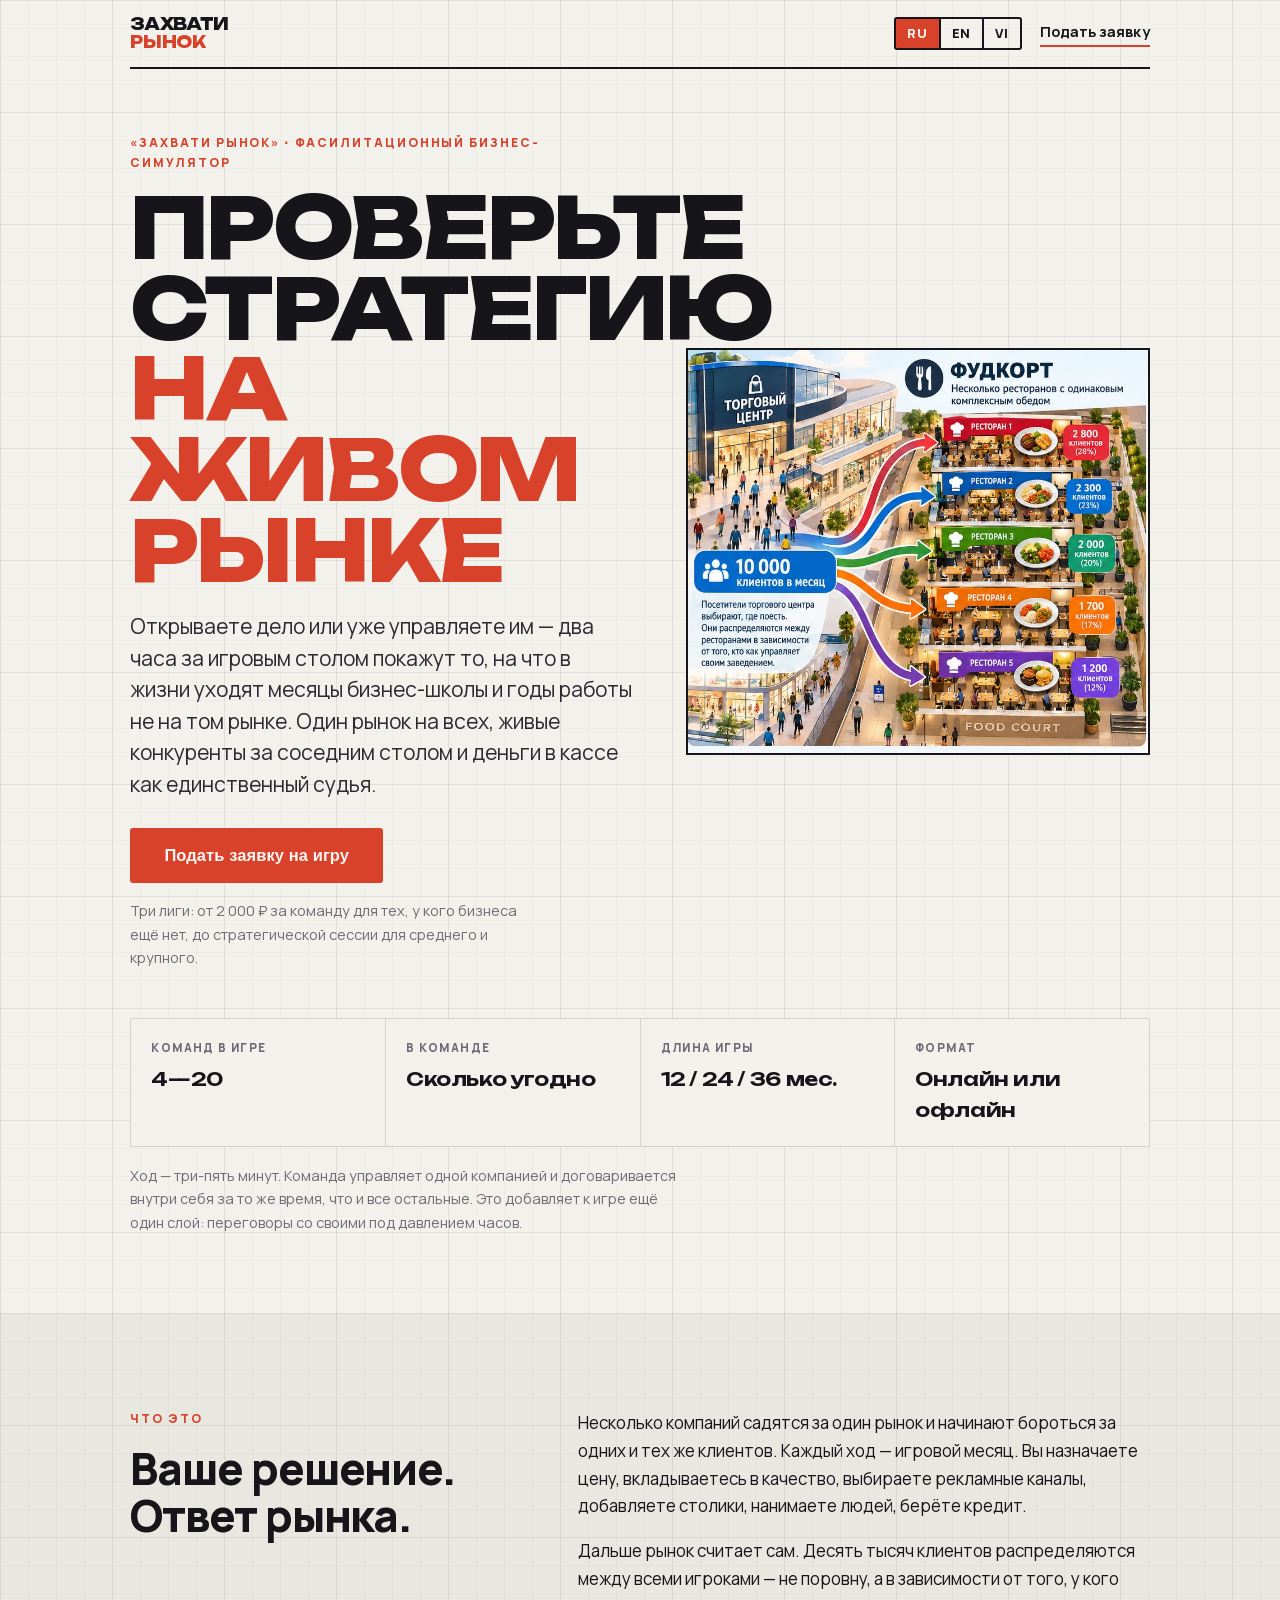
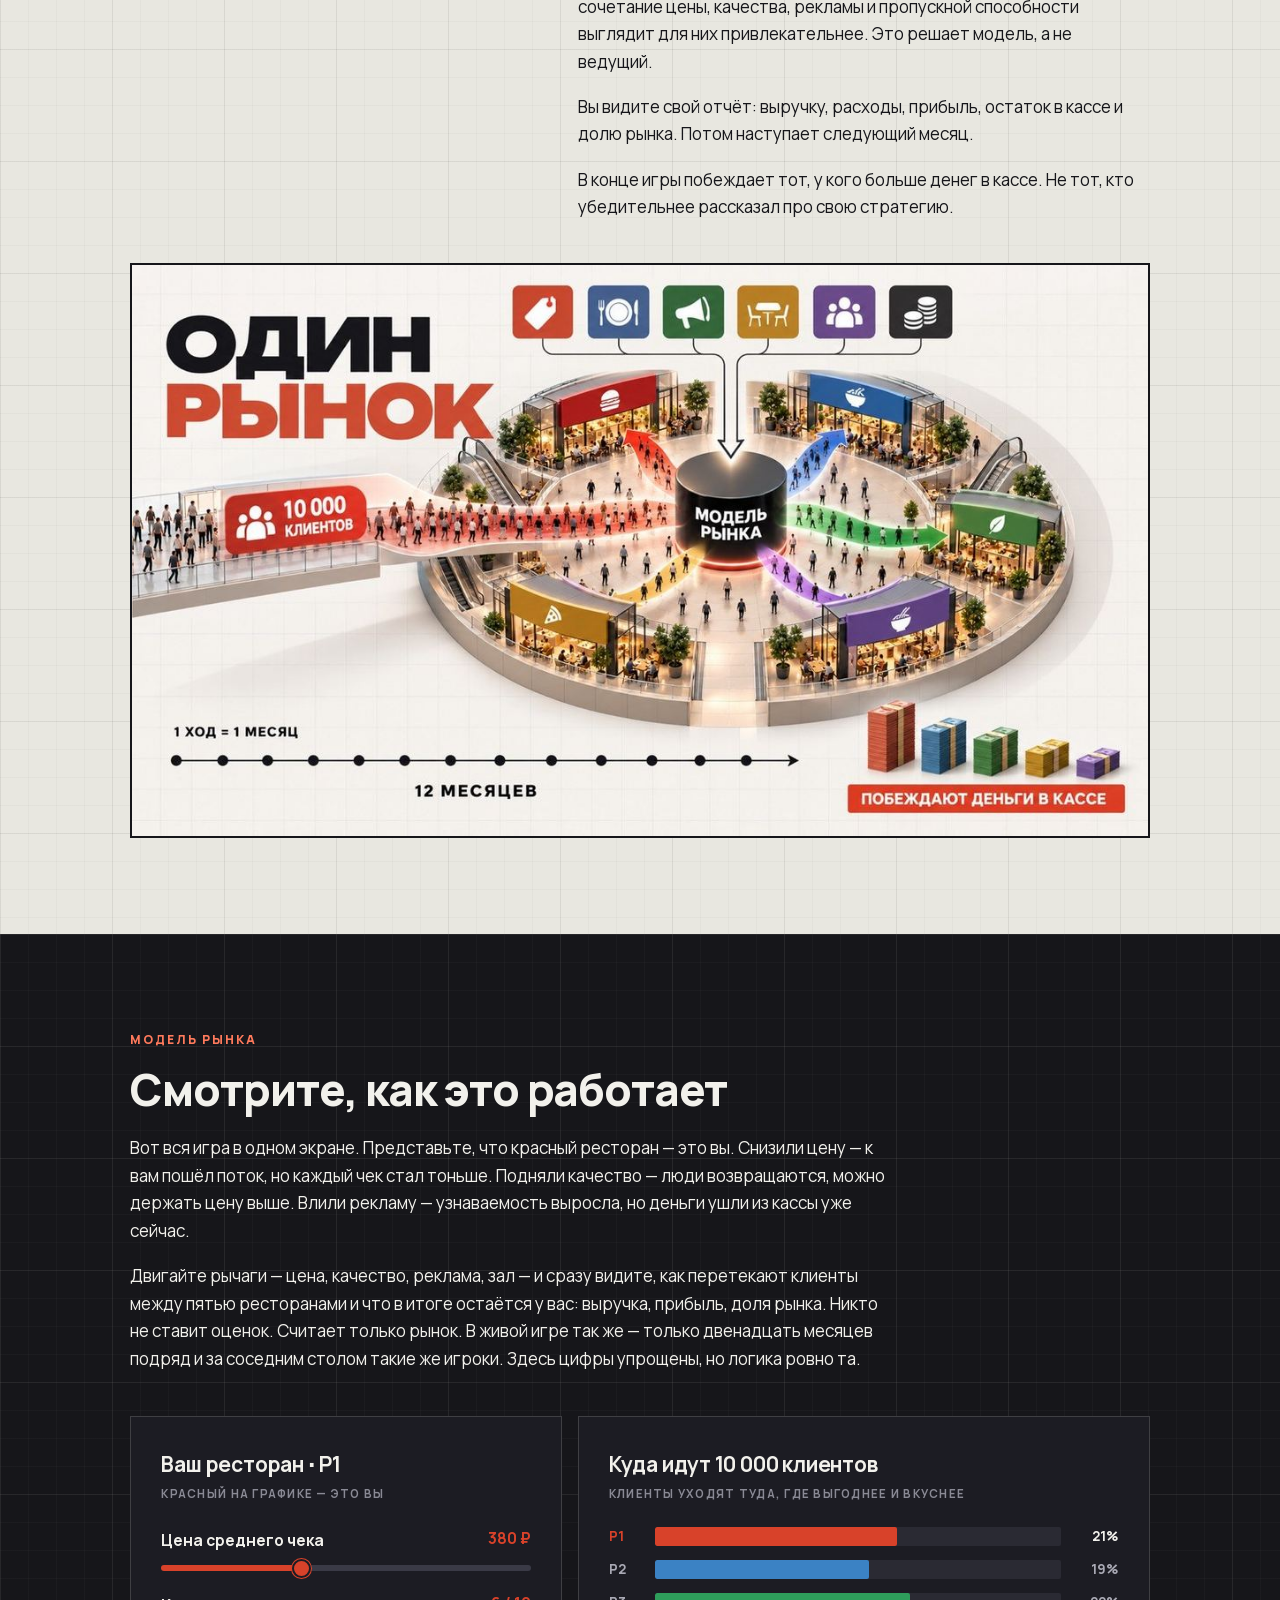
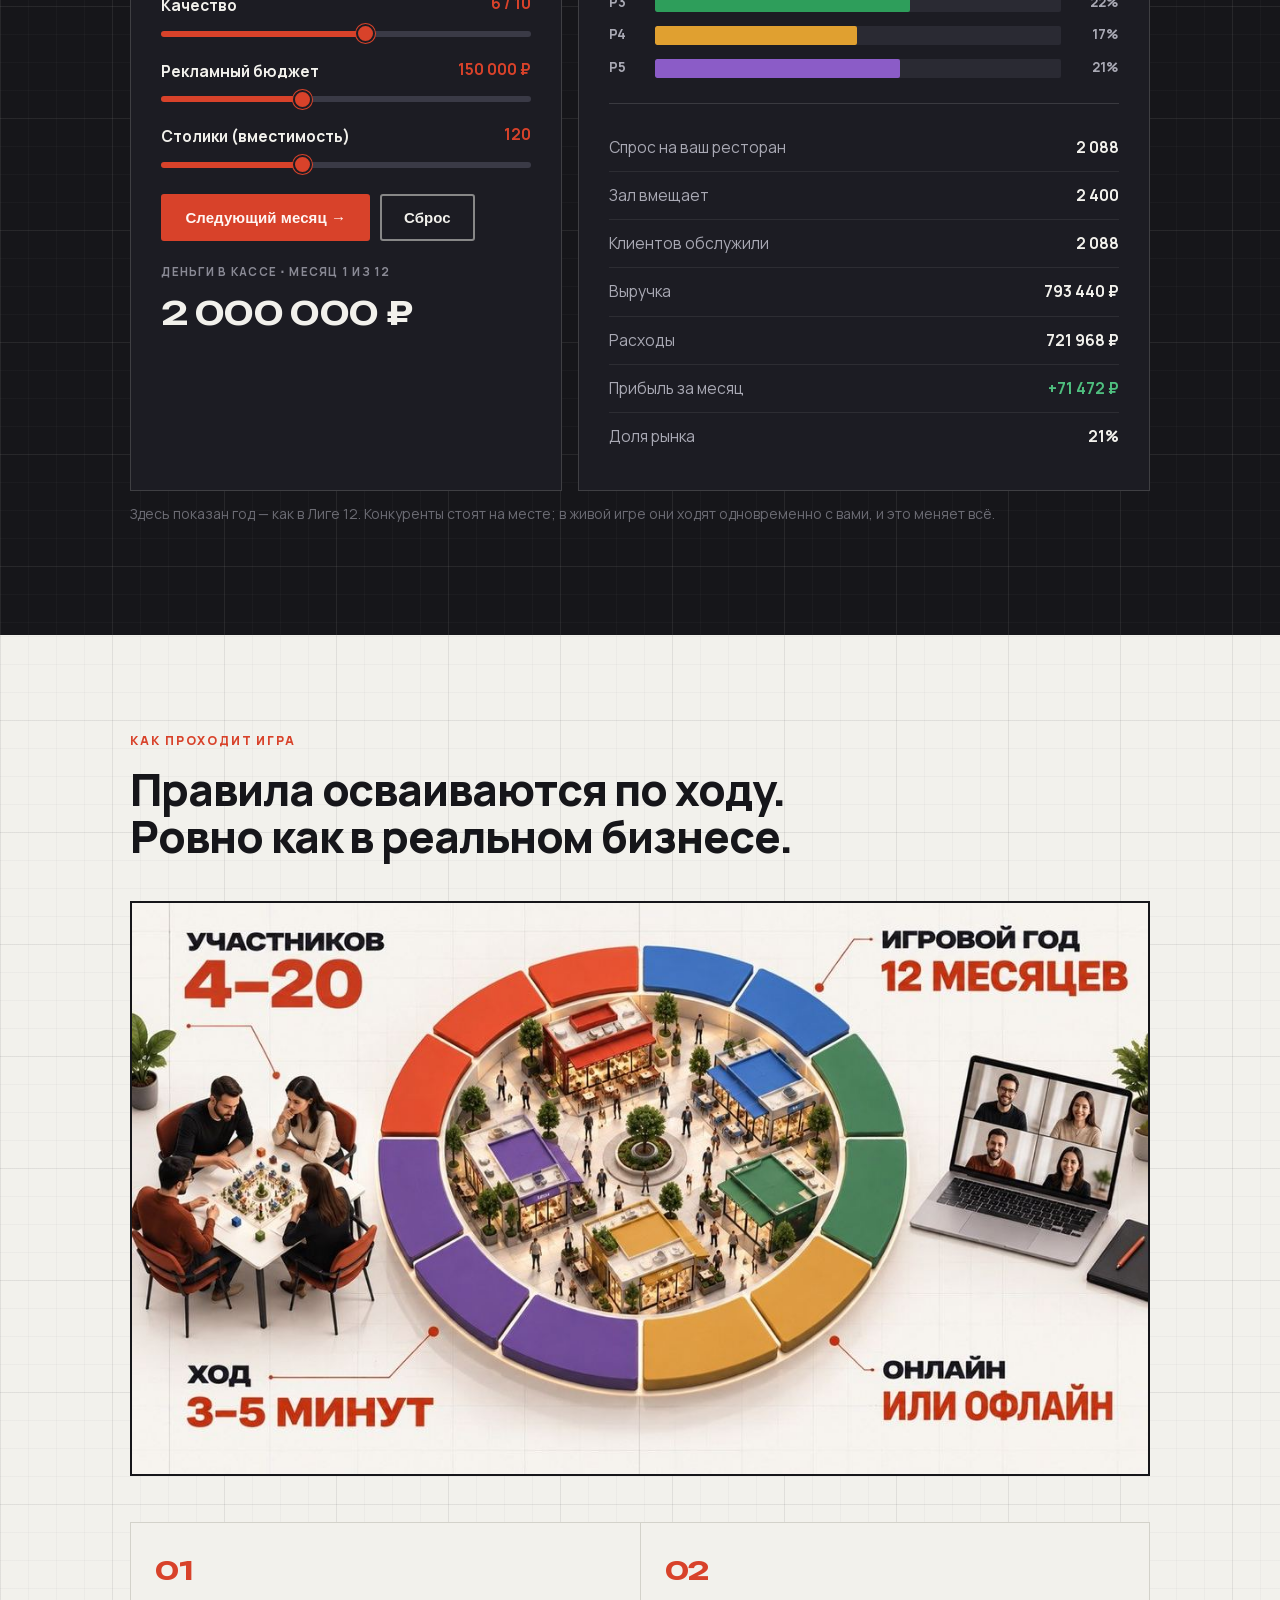
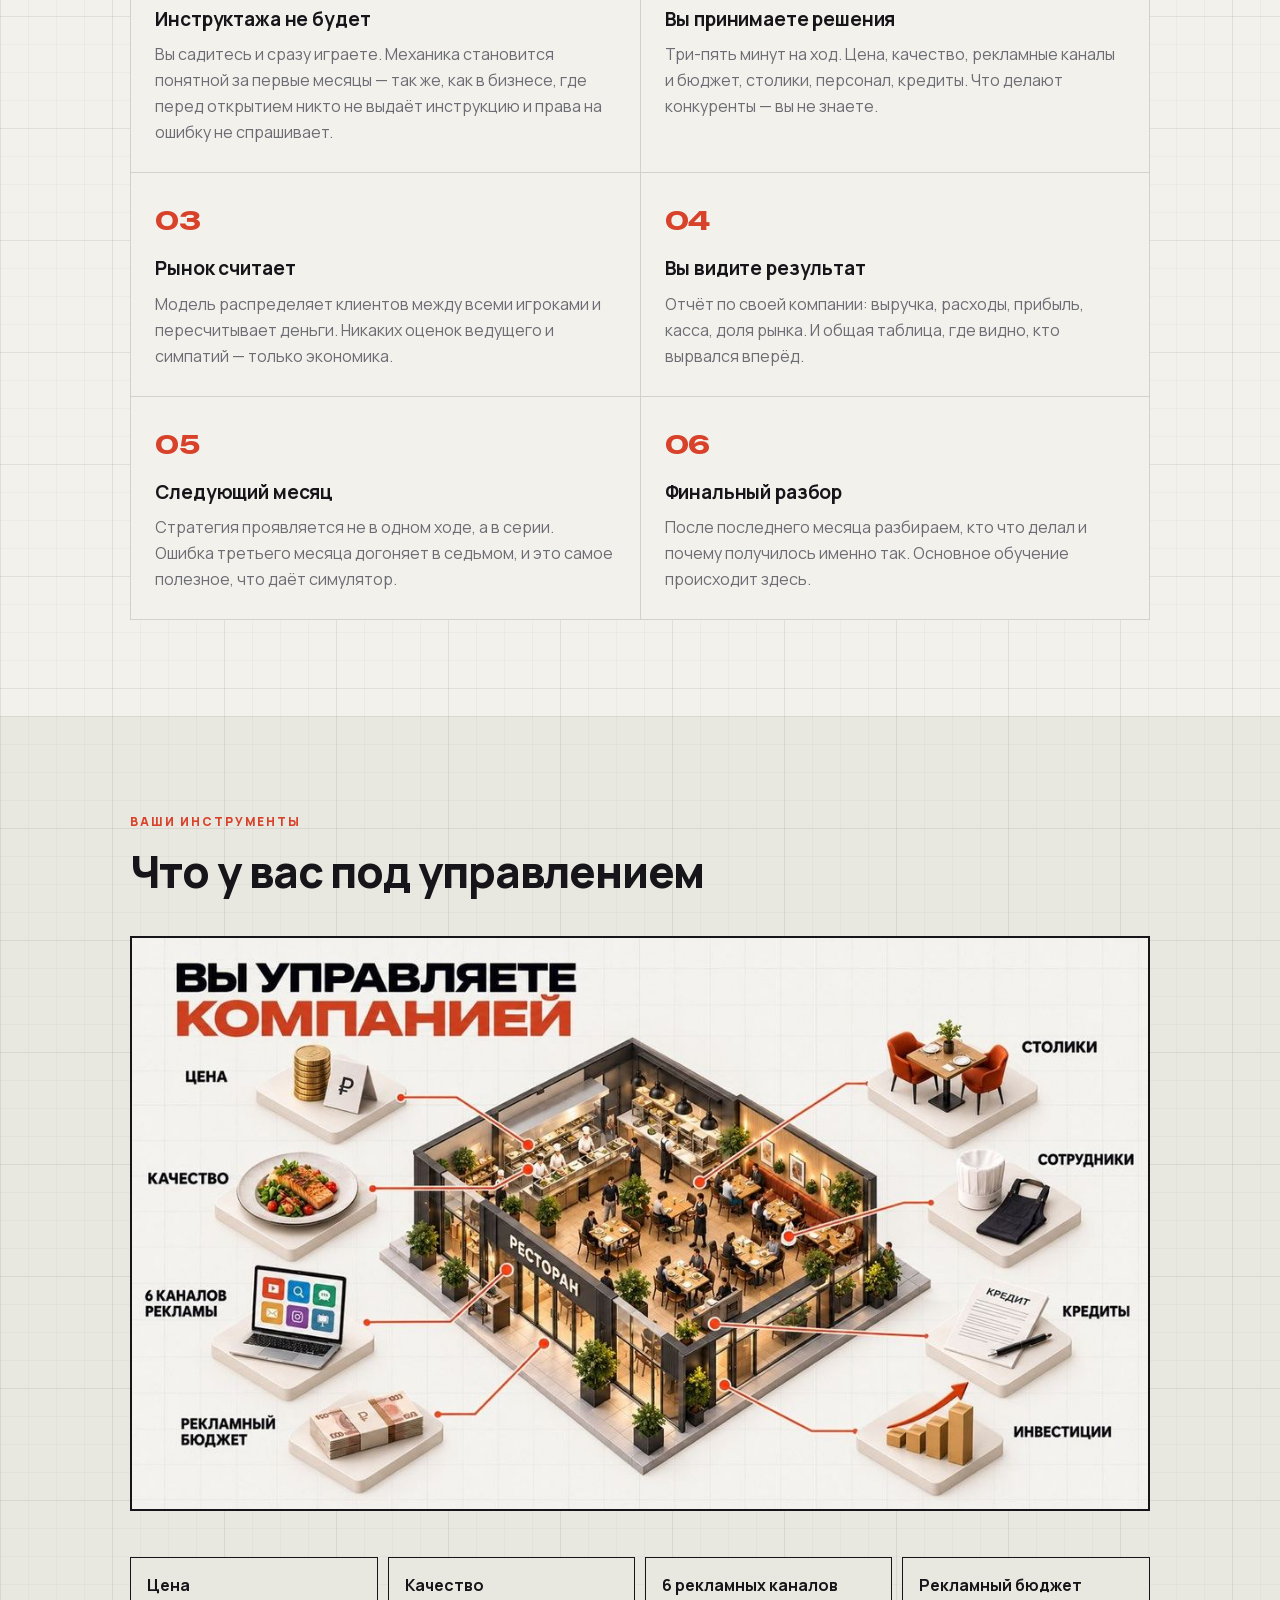
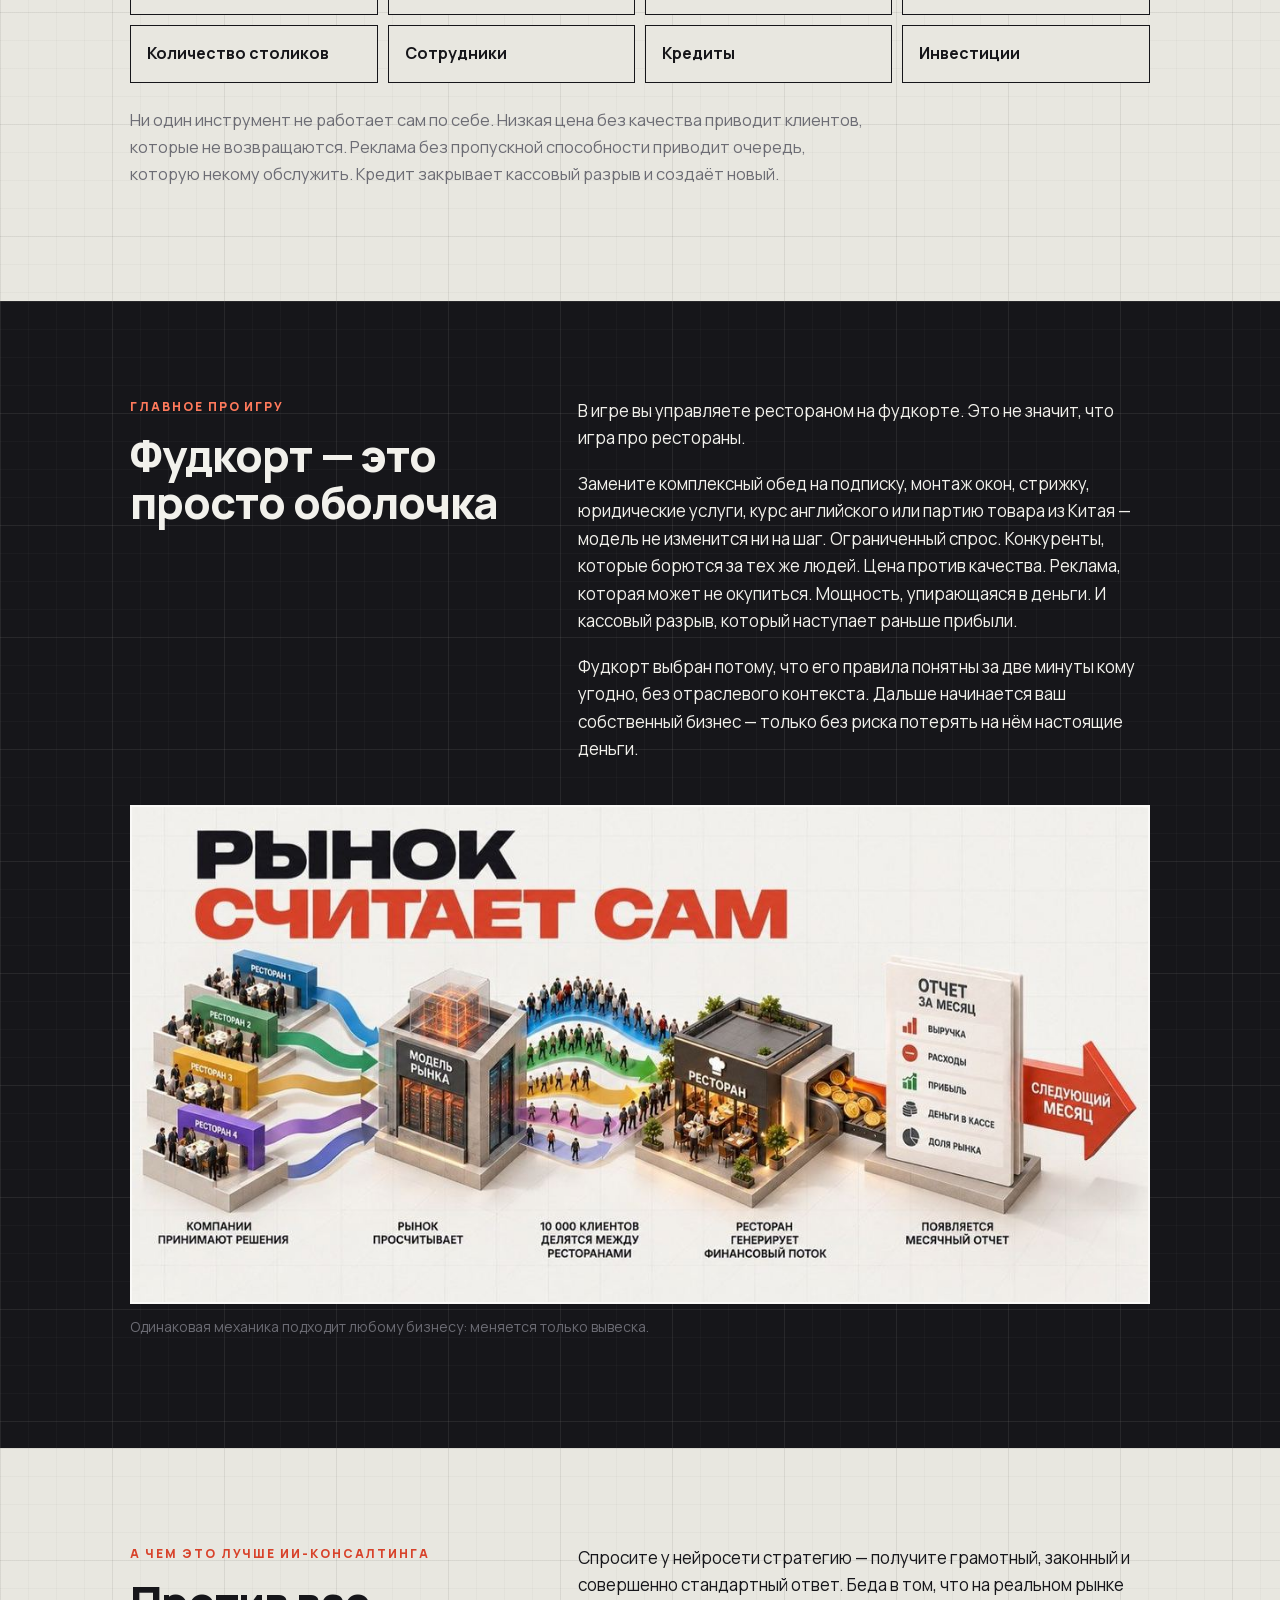
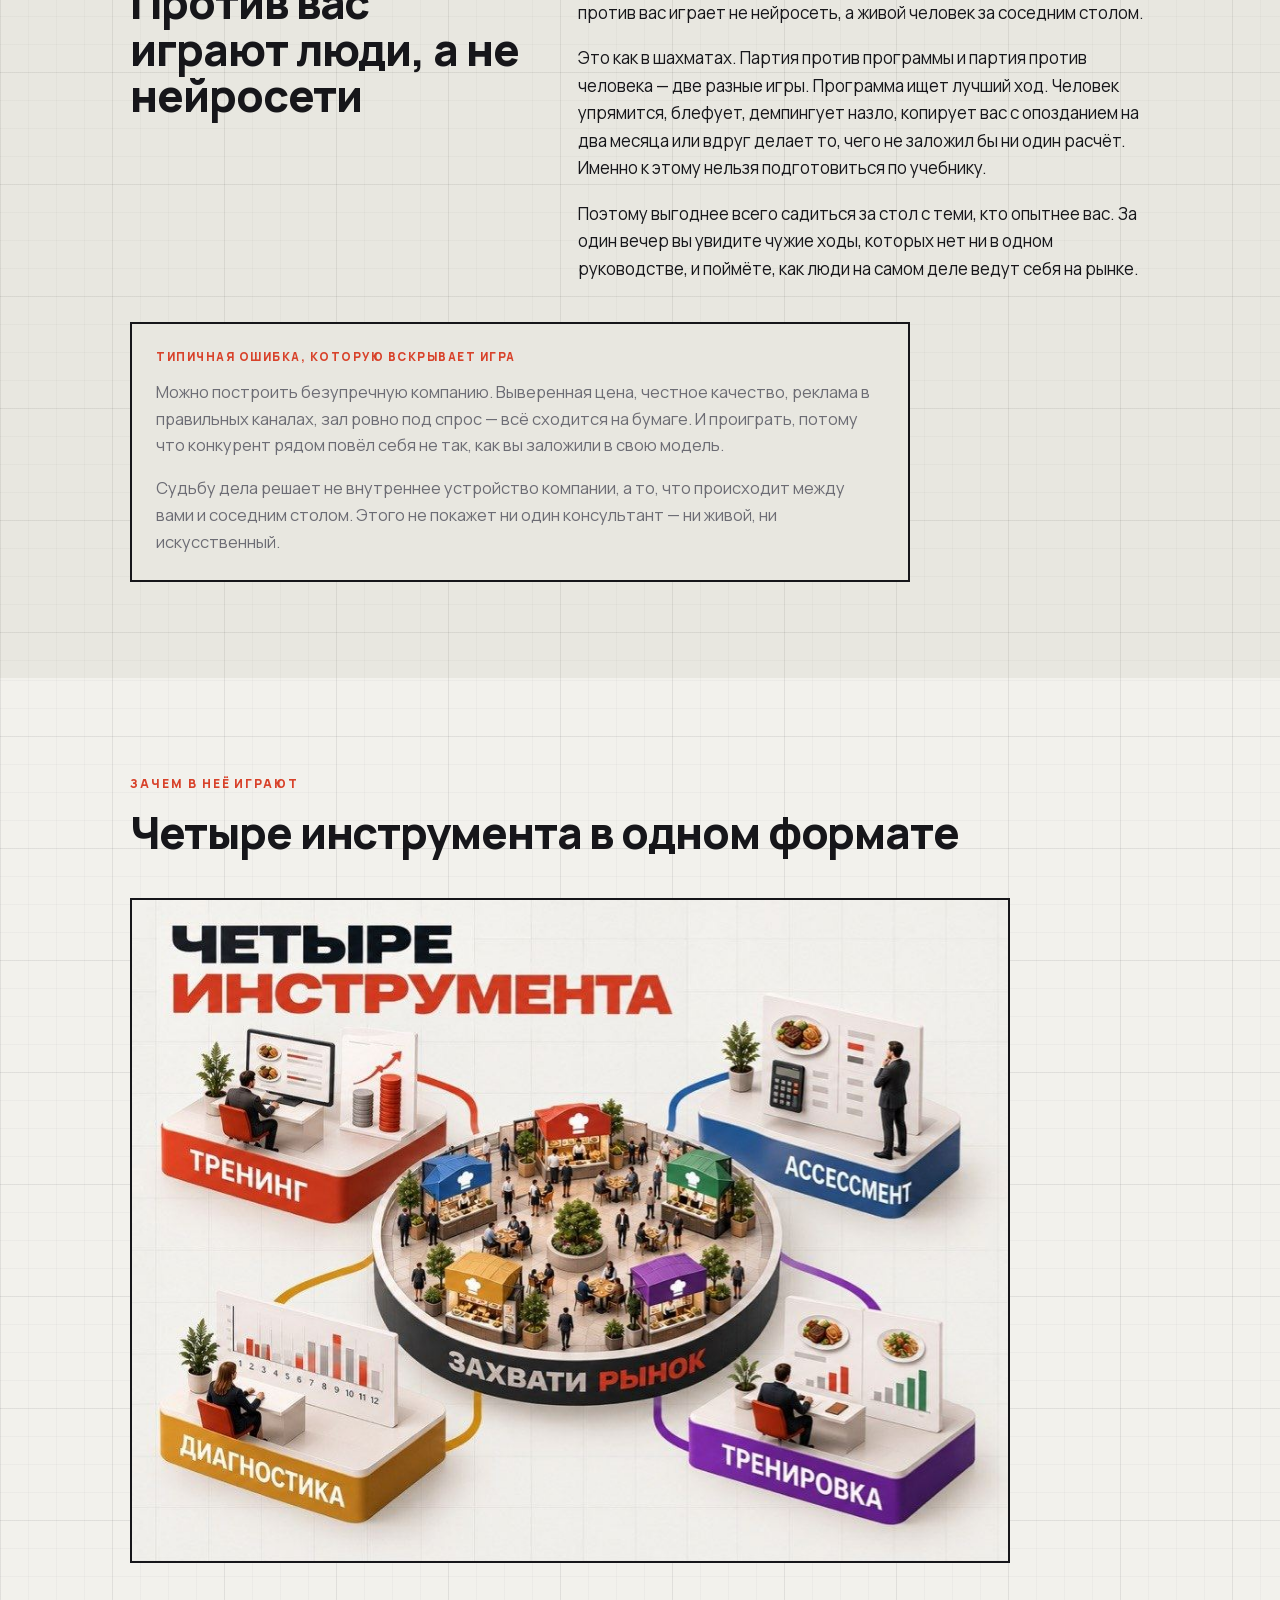
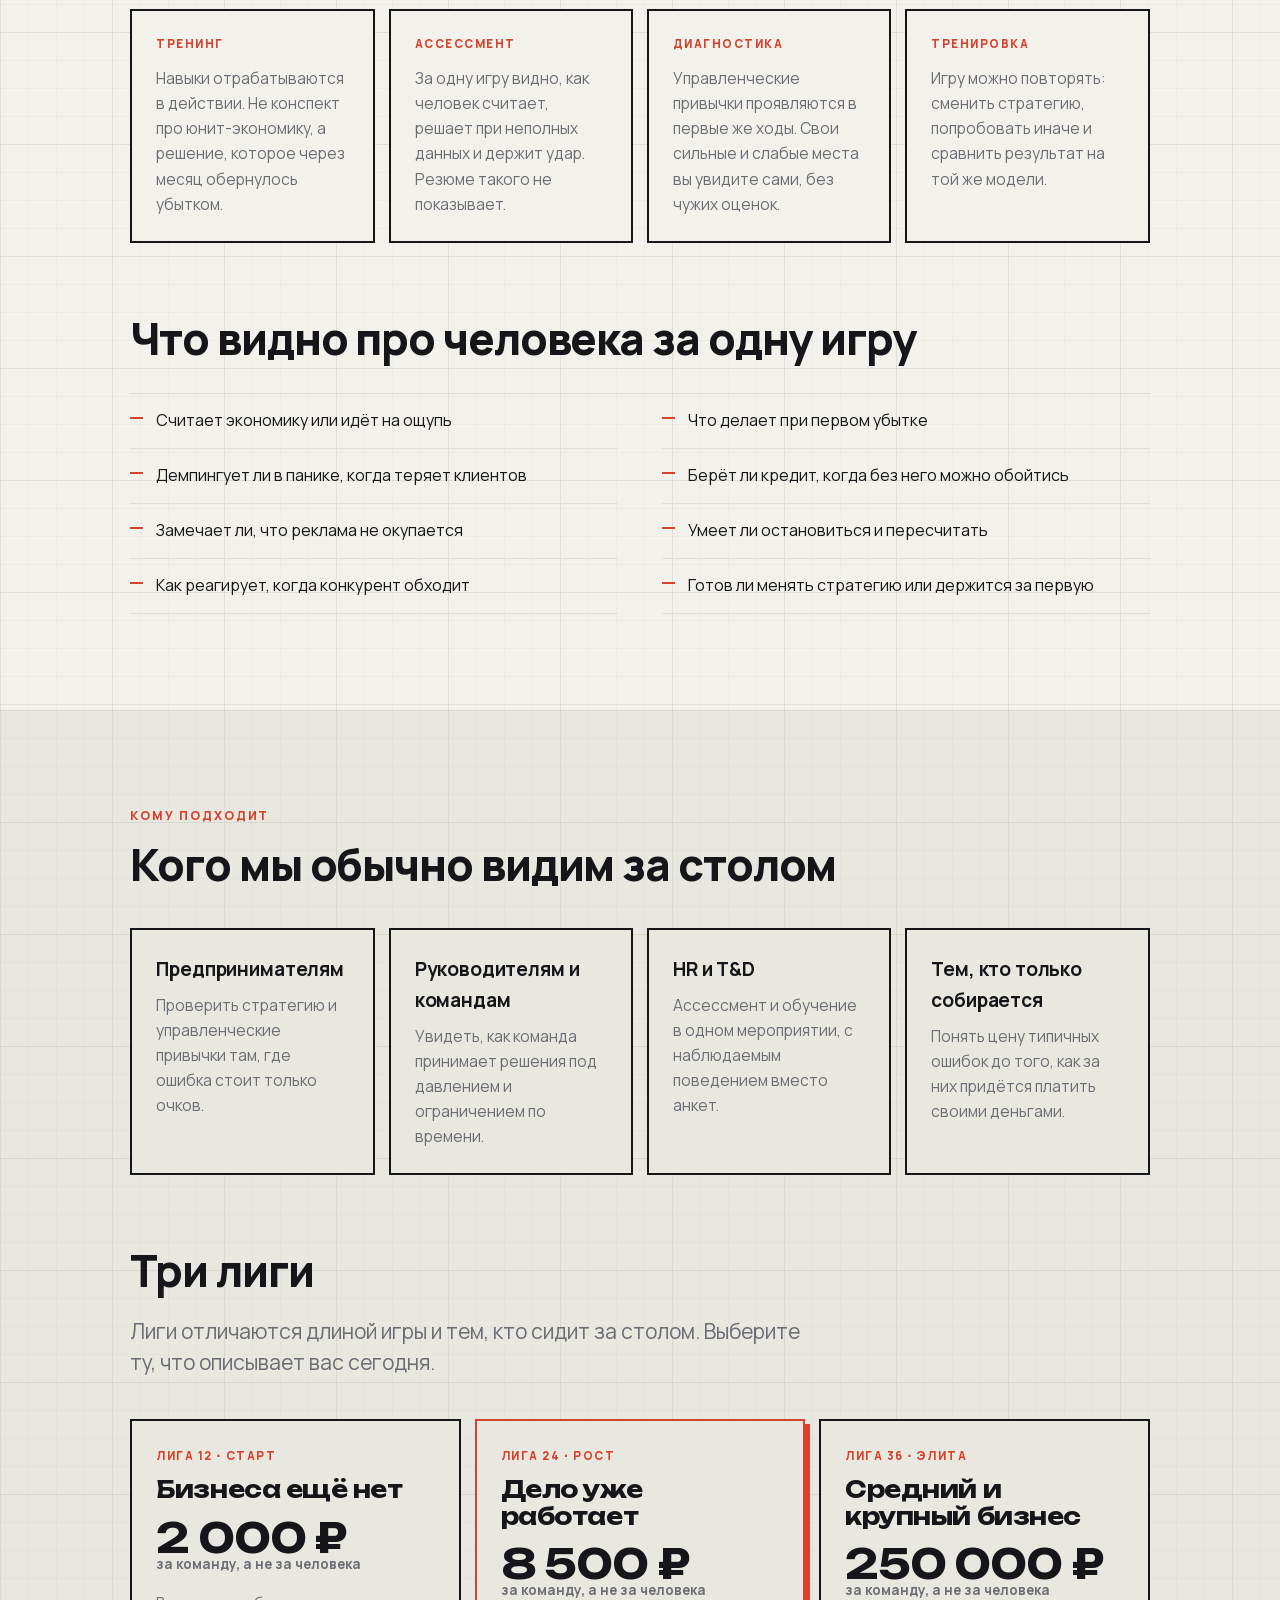
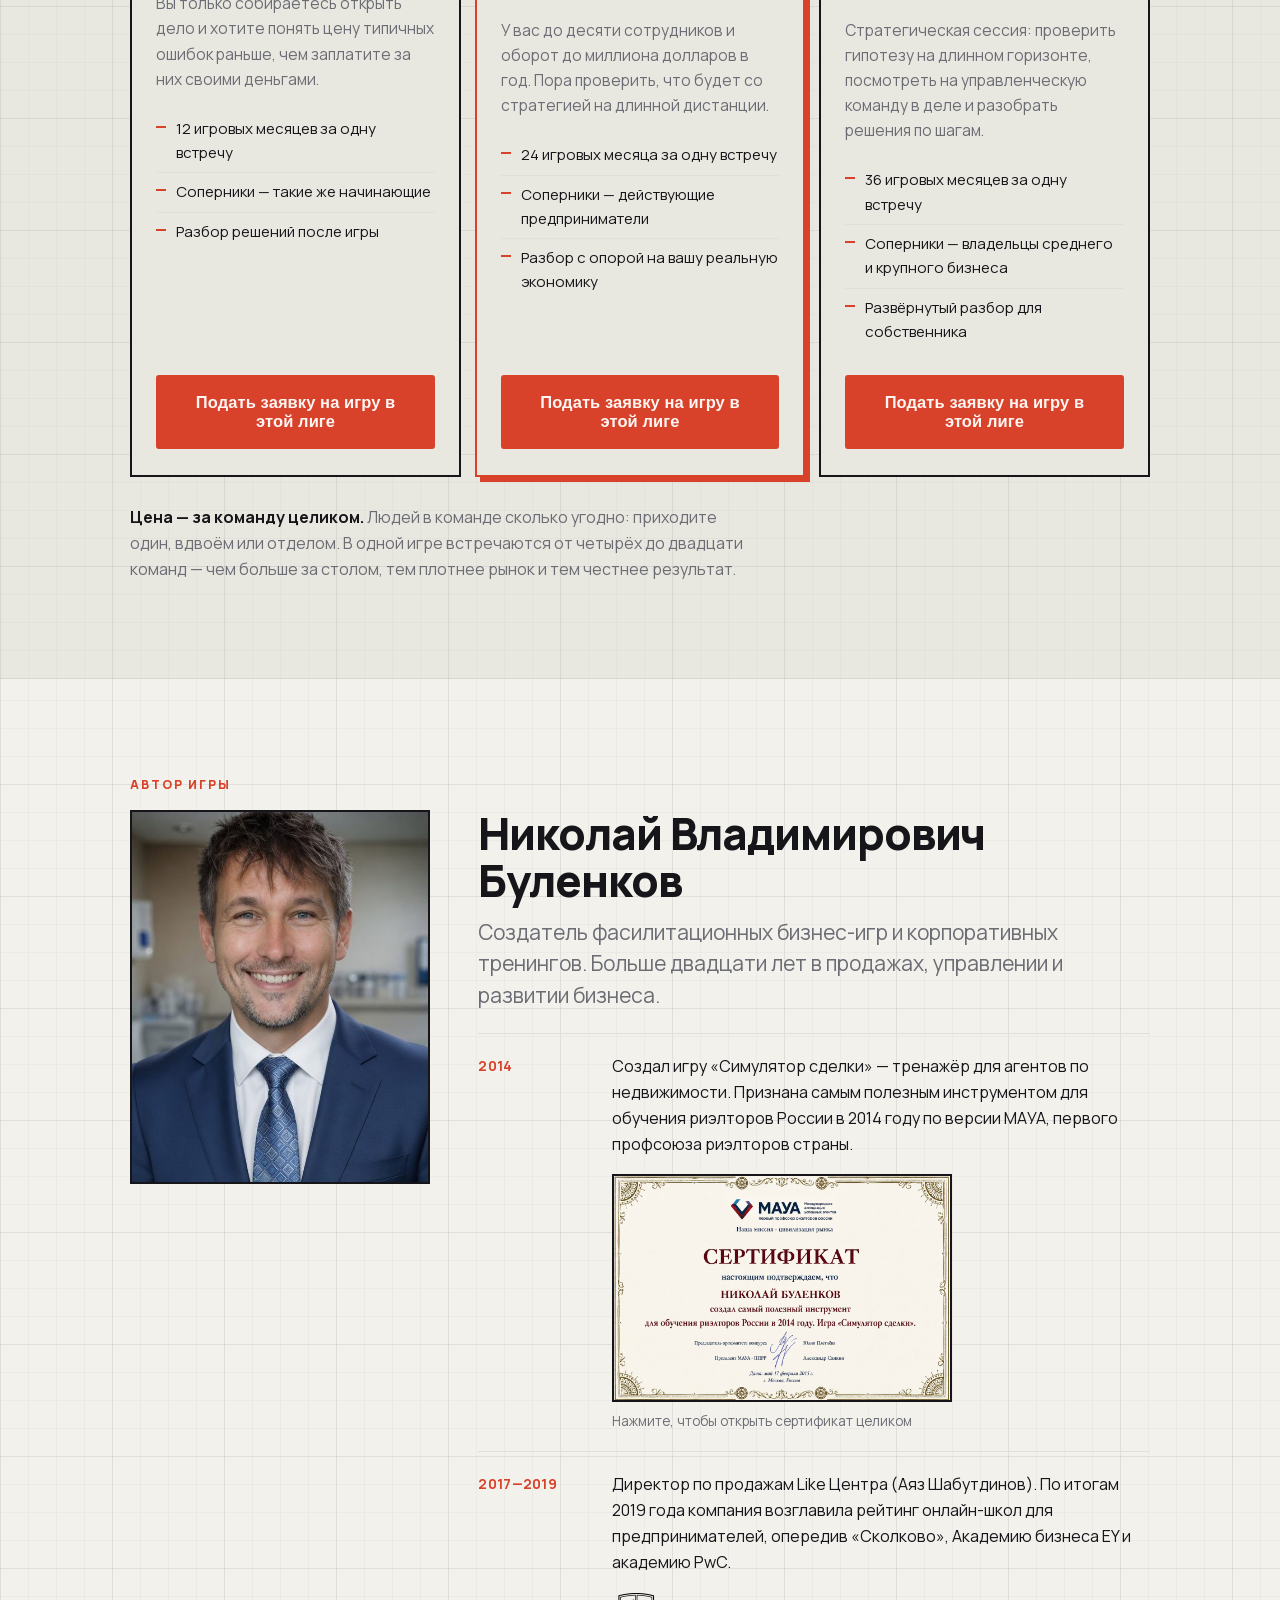
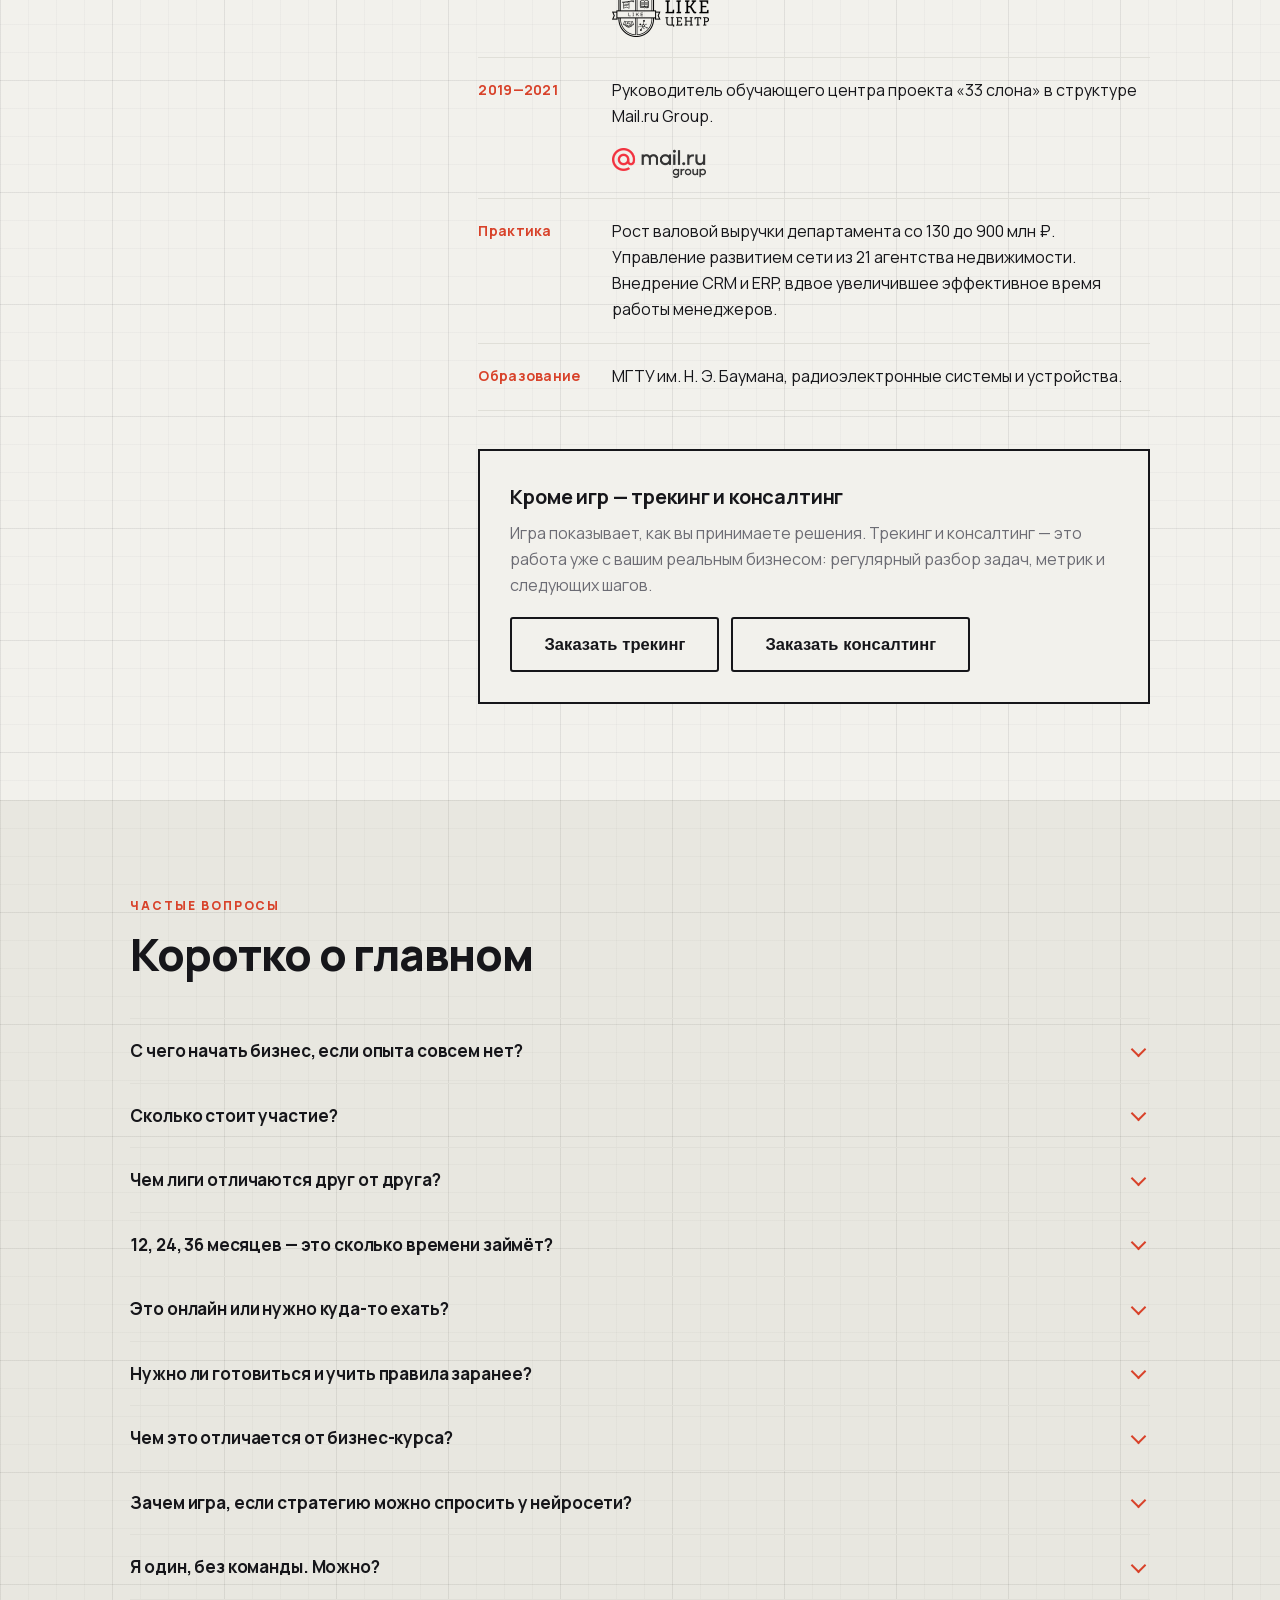
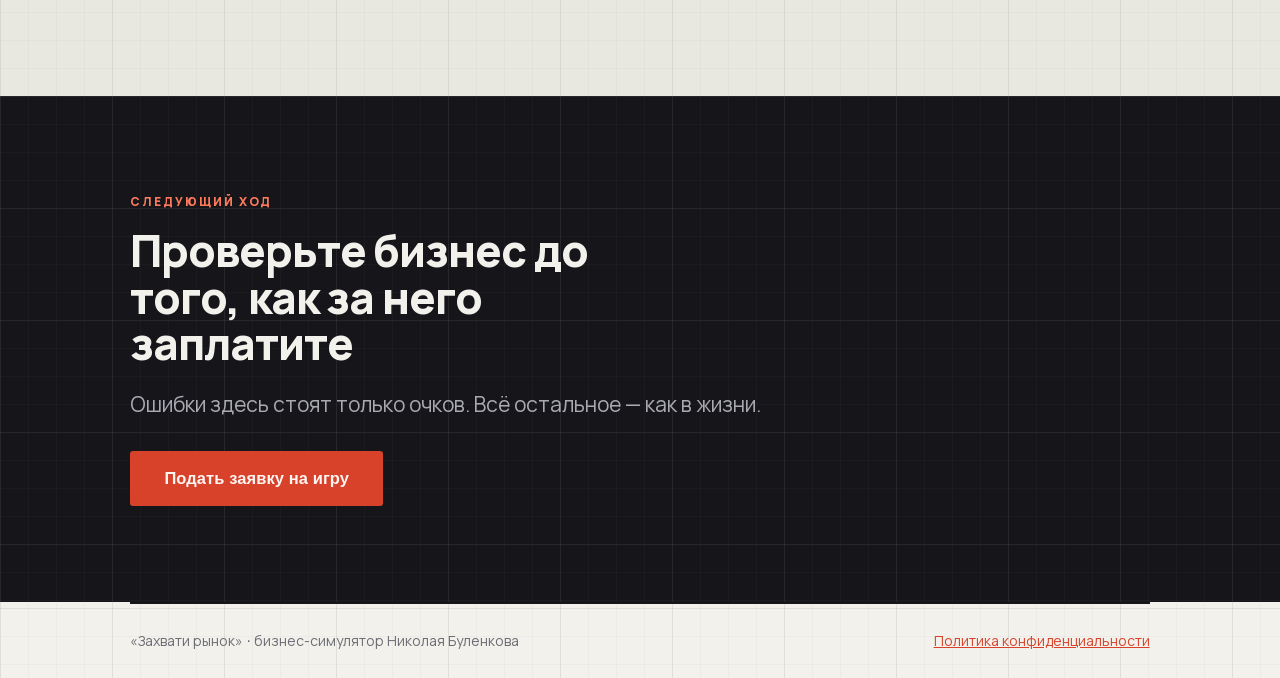
==== index.html @ ce2541dc "Расширить позиционирование, локализовать цены, добавить блок про ИИ Заголовок говорил только с теми," ====
<!DOCTYPE html>
<html lang="ru">
<head>
<meta charset="utf-8">
<meta name="viewport" content="width=device-width, initial-scale=1">
<title>Проверьте стратегию на живом рынке — бизнес-симулятор «Захвати рынок»</title>
<meta name="description" content="Открываете дело или уже управляете им — проверьте стратегию в игре, прежде чем вкладывать деньги. Один рынок, живые конкуренты, игровой год за одну встречу. Три лиги от 2 000 ₽ за команду.">
<meta name="theme-color" content="#F2F1EC">
<link rel="icon" href="favicon.svg" type="image/svg+xml">
<link rel="canonical" href="https://marketgame.club/">

<link rel="alternate" hreflang="ru" href="https://marketgame.club/">
<link rel="alternate" hreflang="en" href="https://marketgame.club/en/">
<link rel="alternate" hreflang="vi" href="https://marketgame.club/vi/">
<link rel="alternate" hreflang="x-default" href="https://marketgame.club/">

<meta property="og:type" content="website">
<meta property="og:locale" content="ru_RU">
<meta property="og:title" content="Проверьте стратегию на живом рынке">
<meta property="og:description" content="Год бизнеса за одну игру: один рынок, живые конкуренты, деньги в кассе как единственный судья. От 2 000 ₽ за команду.">
<meta property="og:image" content="https://marketgame.club/og.jpg">
<meta property="og:url" content="https://marketgame.club/">
<meta name="twitter:card" content="summary_large_image">

<link rel="stylesheet" href="styles.css">

<script type="application/ld+json">
{
  "@context": "https://schema.org",
  "@graph": [
    {
      "@type": "Organization",
      "@id": "https://marketgame.club/#org",
      "name": "Захвати рынок",
      "url": "https://marketgame.club/",
      "logo": "https://marketgame.club/og.jpg",
      "founder": {
        "@type": "Person",
        "name": "Николай Владимирович Буленков",
        "jobTitle": "Создатель фасилитационных бизнес-игр",
        "alumniOf": "МГТУ им. Н. Э. Баумана"
      }
    },
    {
      "@type": "Product",
      "@id": "https://marketgame.club/#game",
      "name": "«Захвати рынок» — фасилитационный бизнес-симулятор",
      "description": "Командная бизнес-игра: от 4 до 20 команд борются за один рынок в течение 12, 24 или 36 игровых ходов за одну встречу. Модель распределяет 10 000 клиентов по цене, качеству, рекламе и пропускной способности. Побеждает тот, у кого больше денег в кассе.",
      "brand": { "@id": "https://marketgame.club/#org" },
      "image": "https://marketgame.club/og.jpg",
      "category": "Бизнес-симулятор, обучение предпринимательству",
      "audience": {
        "@type": "Audience",
        "audienceType": "Начинающие и действующие предприниматели, руководители, HR и T&D"
      },
      "offers": [
        {
          "@type": "Offer",
          "name": "Лига 12 · Старт",
          "description": "12 игровых ходов за одну встречу, для тех, у кого бизнеса ещё нет. Цена за команду любого размера.",
          "price": "2000",
          "priceCurrency": "RUB",
          "availability": "https://schema.org/InStock",
          "url": "https://marketgame.club/#leagues"
        },
        {
          "@type": "Offer",
          "name": "Лига 24 · Рост",
          "description": "24 игровых хода за одну встречу, для владельцев работающего дела: до 10 сотрудников и оборот до 1 млн долларов в год. Цена за команду любого размера.",
          "price": "8500",
          "priceCurrency": "RUB",
          "availability": "https://schema.org/InStock",
          "url": "https://marketgame.club/#leagues"
        },
        {
          "@type": "Offer",
          "name": "Лига 36 · Элита",
          "description": "36 игровых ходов за одну встречу, стратегическая сессия для среднего и крупного бизнеса. Цена за команду любого размера.",
          "price": "250000",
          "priceCurrency": "RUB",
          "availability": "https://schema.org/InStock",
          "url": "https://marketgame.club/#leagues"
        }
      ]
    },
    {
      "@type": "FAQPage",
      "@id": "https://marketgame.club/#faq",
      "mainEntity": [
        {
          "@type": "Question",
          "name": "С чего начать бизнес, если опыта совсем нет?",
          "acceptedAnswer": {
            "@type": "Answer",
            "text": "С дешёвой ошибки. В игре вы за один вечер проходите путь, на который в жизни уходит год: назначаете цену, вкладываетесь в рекламу, упираетесь в кассовый разрыв. Ошибка стоит очков, а не накоплений. Зато когда то же самое случится с вашими деньгами, вы это уже проходили и знаете, чем оно заканчивается."
          }
        },
        {
          "@type": "Question",
          "name": "Сколько стоит участие?",
          "acceptedAnswer": {
            "@type": "Answer",
            "text": "Три лиги: 2000 рублей за команду, если бизнеса ещё нет; 8500 рублей, если дело уже работает — до десяти сотрудников и оборот до миллиона долларов в год; 250000 рублей за стратегическую сессию для среднего и крупного бизнеса. Цена всегда за команду целиком, людей в команде сколько угодно."
          }
        },
        {
          "@type": "Question",
          "name": "Чем лиги отличаются друг от друга?",
          "acceptedAnswer": {
            "@type": "Answer",
            "text": "Только двумя вещами: длиной игры и тем, кто сидит за столом. Лига 12 — двенадцать ходов среди таких же начинающих. Лига 24 — двадцать четыре хода среди действующих предпринимателей. Лига 36 — тридцать шесть ходов в кругу владельцев среднего и крупного бизнеса. Сама модель рынка во всех лигах одна и та же, под отрасль мы её не настраиваем."
          }
        },
        {
          "@type": "Question",
          "name": "12, 24, 36 месяцев — это сколько времени займёт?",
          "acceptedAnswer": {
            "@type": "Answer",
            "text": "Месяцы игровые, а не календарные: в жизни вы не ждёте ни года, ни трёх. Вся игра проходит за одну встречу, один игровой месяц — это один ход длиной три-пять минут. Разница между лигами в том, сколько таких ходов вы успеете сделать и насколько далеко будет видно последствия ваших решений."
          }
        },
        {
          "@type": "Question",
          "name": "Зачем игра, если стратегию можно спросить у нейросети?",
          "acceptedAnswer": {
            "@type": "Answer",
            "text": "Нейросеть выдаст грамотную и стандартную стратегию — и это ровно то, чего на рынке не происходит. Там против вас играют люди: они упрямятся, блефуют, демпингуют назло и делают ходы, которых не заложит ни один расчёт. Игра даёт то, чего не даст ни один консультант — реальное поведение конкурентов, а не выкладку из учебника."
          }
        },
        {
          "@type": "Question",
          "name": "Это онлайн или нужно куда-то ехать?",
          "acceptedAnswer": {
            "@type": "Answer",
            "text": "И так, и так. Механика одинаковая: вы принимаете решения, модель считает, все видят результат. Офлайн добавляет живые переговоры за соседним столом, онлайн — возможность собрать команду из разных городов."
          }
        },
        {
          "@type": "Question",
          "name": "Нужно ли готовиться и учить правила заранее?",
          "acceptedAnswer": {
            "@type": "Answer",
            "text": "Нет. Инструктажа перед игрой не будет — это часть замысла. Механика становится понятной за первые месяцы, ровно как в бизнесе, где перед открытием никто не выдаёт инструкцию."
          }
        },
        {
          "@type": "Question",
          "name": "Чем это отличается от бизнес-курса?",
          "acceptedAnswer": {
            "@type": "Answer",
            "text": "На курсе вам рассказывают про юнит-экономику. Здесь вы сами назначаете цену, теряете клиентов и смотрите в отчёт, где видно, что реклама не окупилась. Никто не ставит оценок: считает только рынок."
          }
        },
        {
          "@type": "Question",
          "name": "Я один, без команды. Можно?",
          "acceptedAnswer": {
            "@type": "Answer",
            "text": "Да. Команда из одного человека — это тоже команда, цена та же. Против вас будут играть другие участники, а не ведущий."
          }
        }
      ]
    }
  ]
}
</script>
</head>
<body>

<header class="wrap">
  <div class="bar">
    <div class="logo">Захвати<br><em>рынок</em></div>
    <div class="bar__right">
      <nav class="lang" aria-label="Язык сайта">
        <span aria-current="page">RU</span>
        <a href="en/" lang="en" hreflang="en" title="English">EN</a>
        <a href="vi/" lang="vi" hreflang="vi" title="Tiếng Việt">VI</a>
      </nav>
      <a class="bar__tg" href="#leagues" data-lead="">Подать заявку</a>
    </div>
  </div>
</header>

<!-- ГЕРОЙ -->
<section class="wrap hero">
  <div class="hero__in">
    <div>
      <span class="eyebrow">«ЗАХВАТИ РЫНОК» · ФАСИЛИТАЦИОННЫЙ БИЗНЕС-СИМУЛЯТОР</span>
      <h1>Проверьте стратегию<span>на живом рынке</span></h1>
      <p class="lede">Открываете дело или уже управляете им — два часа за игровым столом покажут то, на что в жизни уходят месяцы бизнес-школы и годы работы не на том рынке. Один рынок на всех, живые конкуренты за соседним столом и деньги в кассе как единственный судья.</p>
      <div class="btns">
        <button type="button" class="btn" data-lead="">Подать заявку на игру</button>
      </div>
      <p class="undercta">Три лиги: от 2 000 ₽ за команду для тех, у кого бизнеса ещё нет, до стратегической сессии для среднего и крупного.</p>
    </div>
    <div class="hero__pic">
      <img src="hero.jpg" width="820" height="719" alt="Схема игры: поток клиентов торгового центра распределяется между конкурирующими ресторанами фудкорта" fetchpriority="high">
    </div>
  </div>

  <dl class="specs">
    <div><dt>КОМАНД В ИГРЕ</dt><dd>4—20</dd></div>
    <div><dt>В КОМАНДЕ</dt><dd>Сколько угодно</dd></div>
    <div><dt>ДЛИНА ИГРЫ</dt><dd>12 / 24 / 36 мес.</dd></div>
    <div><dt>ФОРМАТ</dt><dd>Онлайн или офлайн</dd></div>
  </dl>
  <p class="specnote">Ход — три-пять минут. Команда управляет одной компанией и договаривается внутри себя за то же время, что и все остальные. Это добавляет к игре ещё один слой: переговоры со своими под давлением часов.</p>
</section>

<!-- ЧТО ЭТО -->
<section class="sect sect--tint">
  <div class="wrap">
    <div class="split">
    <div>
      <span class="eyebrow">ЧТО ЭТО</span>
      <h2>Ваше решение. Ответ рынка.</h2>
    </div>
    <div class="prose">
      <p>Несколько компаний садятся за один рынок и начинают бороться за одних и тех же клиентов. Каждый ход — игровой месяц. Вы назначаете цену, вкладываетесь в качество, выбираете рекламные каналы, добавляете столики, нанимаете людей, берёте кредит.</p>
      <p>Дальше рынок считает сам. Десять тысяч клиентов распределяются между всеми игроками — не поровну, а в зависимости от того, у кого сочетание цены, качества, рекламы и пропускной способности выглядит для них привлекательнее. Это решает модель, а не ведущий.</p>
      <p>Вы видите свой отчёт: выручку, расходы, прибыль, остаток в кассе и долю рынка. Потом наступает следующий месяц.</p>
      <p>В конце игры побеждает тот, у кого больше денег в кассе. Не тот, кто убедительнее рассказал про свою стратегию.</p>
    </div>
    </div>
    <figure class="figure"><img src="one-market.jpg" width="1150" height="647" alt="Один рынок на всех: поток из 10 000 клиентов проходит через модель рынка и распределяется между конкурирующими ресторанами. Один ход равен одному месяцу, игровой год — двенадцать месяцев" loading="lazy"></figure>
  </div>
</section>

<!-- МОДЕЛЬ РЫНКА -->
<section class="sect sect--dark" id="model">
  <div class="wrap">
    <span class="eyebrow">МОДЕЛЬ РЫНКА</span>
    <h2>Смотрите, как это работает</h2>
    <div class="prose" style="max-width:76ch">
      <p>Вот вся игра в одном экране. Представьте, что красный ресторан — это вы. Снизили цену — к вам пошёл поток, но каждый чек стал тоньше. Подняли качество — люди возвращаются, можно держать цену выше. Влили рекламу — узнаваемость выросла, но деньги ушли из кассы уже сейчас.</p>
      <p>Двигайте рычаги — цена, качество, реклама, зал — и сразу видите, как перетекают клиенты между пятью ресторанами и что в итоге остаётся у вас: выручка, прибыль, доля рынка. Никто не ставит оценок. Считает только рынок. В живой игре так же — только двенадцать месяцев подряд и за соседним столом такие же игроки. Здесь цифры упрощены, но логика ровно та.</p>
    </div>

    <div class="sim">
      <div class="sim__panel">
        <h3 class="sim__t">Ваш ресторан · P1</h3>
        <p class="sim__sub">Красный на графике — это вы</p>

        <div class="sim__row">
          <label for="simPrice">Цена среднего чека</label><output id="outPrice">380 ₽</output>
          <input type="range" id="simPrice" min="250" max="600" step="10" value="380" aria-describedby="outPrice">
        </div>
        <div class="sim__row">
          <label for="simQual">Качество</label><output id="outQual">6 / 10</output>
          <input type="range" id="simQual" min="1" max="10" step="1" value="6" aria-describedby="outQual">
        </div>
        <div class="sim__row">
          <label for="simAd">Рекламный бюджет</label><output id="outAd">150 000 ₽</output>
          <input type="range" id="simAd" min="0" max="400000" step="10000" value="150000" aria-describedby="outAd">
        </div>
        <div class="sim__row">
          <label for="simTables">Столики (вместимость)</label><output id="outTables">120</output>
          <input type="range" id="simTables" min="60" max="220" step="5" value="120" aria-describedby="outTables">
        </div>

        <div class="sim__btns">
          <button type="button" class="btn" id="simNext">Следующий месяц →</button>
          <button type="button" class="btn btn--line" id="simReset">Сброс</button>
        </div>

        <p class="sim__cashlab" id="simCashLab">Деньги в кассе · месяц 1 из 12</p>
        <p class="sim__cash" id="simCash">2 000 000 ₽</p>
        <p class="sim__verdict" id="simVerdict" hidden></p>
      </div>

      <div class="sim__panel">
        <h3 class="sim__t">Куда идут 10 000 клиентов</h3>
        <p class="sim__sub">Клиенты уходят туда, где выгоднее и вкуснее</p>
        <div class="sim__bars" id="simBars"></div>
        <dl class="sim__stats" id="simStats"></dl>
        <p class="sim__warn" id="simWarn" hidden></p>
      </div>
    </div>
    <p class="figcap">Здесь показан год — как в Лиге 12. Конкуренты стоят на месте; в живой игре они ходят одновременно с вами, и это меняет всё.</p>
  </div>
</section>


<!-- КАК ПРОХОДИТ -->
<section class="sect">
  <div class="wrap">
    <span class="eyebrow">КАК ПРОХОДИТ ИГРА</span>
    <h2>Правила осваиваются по ходу.<br>Ровно как в реальном бизнесе.</h2>
    <figure class="figure" style="margin-bottom:clamp(30px,4.5vw,46px)"><img src="format.jpg" width="1150" height="647" alt="Формат игры: от 4 до 20 участников, игровой год из двенадцати месяцев, ход три-пять минут, онлайн или офлайн" loading="lazy"></figure>
    <div class="steps">
      <article><h3>Инструктажа не будет</h3><p>Вы садитесь и сразу играете. Механика становится понятной за первые месяцы — так же, как в бизнесе, где перед открытием никто не выдаёт инструкцию и права на ошибку не спрашивает.</p></article>
      <article><h3>Вы принимаете решения</h3><p>Три-пять минут на ход. Цена, качество, рекламные каналы и бюджет, столики, персонал, кредиты. Что делают конкуренты — вы не знаете.</p></article>
      <article><h3>Рынок считает</h3><p>Модель распределяет клиентов между всеми игроками и пересчитывает деньги. Никаких оценок ведущего и симпатий — только экономика.</p></article>
      <article><h3>Вы видите результат</h3><p>Отчёт по своей компании: выручка, расходы, прибыль, касса, доля рынка. И общая таблица, где видно, кто вырвался вперёд.</p></article>
      <article><h3>Следующий месяц</h3><p>Стратегия проявляется не в одном ходе, а в серии. Ошибка третьего месяца догоняет в седьмом, и это самое полезное, что даёт симулятор.</p></article>
      <article><h3>Финальный разбор</h3><p>После последнего месяца разбираем, кто что делал и почему получилось именно так. Основное обучение происходит здесь.</p></article>
    </div>
  </div>
</section>

<!-- ИНСТРУМЕНТЫ -->
<section class="sect sect--tint">
  <div class="wrap">
    <span class="eyebrow">ВАШИ ИНСТРУМЕНТЫ</span>
    <h2>Что у вас под управлением</h2>
    <figure class="figure" style="margin-bottom:clamp(30px,4.5vw,46px)"><img src="your-company.jpg" width="1150" height="647" alt="Вы управляете компанией: цена, качество, шесть каналов рекламы, рекламный бюджет, столики, сотрудники, кредиты и инвестиции" loading="lazy"></figure>
    <div class="tools">
      <span>Цена</span><span>Качество</span>
      <span>6 рекламных каналов</span><span>Рекламный бюджет</span>
      <span>Количество столиков</span><span>Сотрудники</span>
      <span>Кредиты</span><span>Инвестиции</span>
    </div>
    <p class="mute" style="margin-top:24px;font-size:16.5px;max-width:74ch">Ни один инструмент не работает сам по себе. Низкая цена без качества приводит клиентов, которые не возвращаются. Реклама без пропускной способности приводит очередь, которую некому обслужить. Кредит закрывает кассовый разрыв и создаёт новый.</p>
  </div>
</section>

<!-- ОБОЛОЧКА -->
<section class="sect sect--dark">
  <div class="wrap">
    <div class="split">
    <div>
      <span class="eyebrow">ГЛАВНОЕ ПРО ИГРУ</span>
      <h2>Фудкорт — это просто оболочка</h2>
    </div>
    <div class="prose">
      <p>В игре вы управляете рестораном на фудкорте. Это не значит, что игра про рестораны.</p>
      <p>Замените комплексный обед на подписку, монтаж окон, стрижку, юридические услуги, курс английского или партию товара из Китая — модель не изменится ни на шаг. Ограниченный спрос. Конкуренты, которые борются за тех же людей. Цена против качества. Реклама, которая может не окупиться. Мощность, упирающаяся в деньги. И кассовый разрыв, который наступает раньше прибыли.</p>
      <p>Фудкорт выбран потому, что его правила понятны за две минуты кому угодно, без отраслевого контекста. Дальше начинается ваш собственный бизнес — только без риска потерять на нём настоящие деньги.</p>
    </div>
    </div>
    <figure class="figure"><img src="market-calc.jpg" width="1150" height="561" alt="Рынок считает сам: компании принимают решения, модель просчитывает, 10 000 клиентов делятся между ресторанами, появляется месячный отчёт — выручка, расходы, прибыль, деньги в кассе и доля рынка" loading="lazy"></figure>
    <p class="figcap">Одинаковая механика подходит любому бизнесу: меняется только вывеска.</p>
  </div>
</section>

<!-- ПРОТИВ ВАС ЛЮДИ -->
<section class="sect sect--tint">
  <div class="wrap">
    <div class="split">
    <div>
      <span class="eyebrow">А ЧЕМ ЭТО ЛУЧШЕ ИИ-КОНСАЛТИНГА</span>
      <h2>Против вас играют люди, а не нейросети</h2>
    </div>
    <div class="prose">
      <p>Спросите у нейросети стратегию — получите грамотный, законный и совершенно стандартный ответ. Беда в том, что на реальном рынке против вас играет не нейросеть, а живой человек за соседним столом.</p>
      <p>Это как в шахматах. Партия против программы и партия против человека — две разные игры. Программа ищет лучший ход. Человек упрямится, блефует, демпингует назло, копирует вас с опозданием на два месяца или вдруг делает то, чего не заложил бы ни один расчёт. Именно к этому нельзя подготовиться по учебнику.</p>
      <p>Поэтому выгоднее всего садиться за стол с теми, кто опытнее вас. За один вечер вы увидите чужие ходы, которых нет ни в одном руководстве, и поймёте, как люди на самом деле ведут себя на рынке.</p>
    </div>
    </div>

    <div class="card" style="margin-top:clamp(26px,4vw,40px);max-width:78ch">
      <span class="card__tag">ТИПИЧНАЯ ОШИБКА, КОТОРУЮ ВСКРЫВАЕТ ИГРА</span>
      <p style="font-size:16.5px">Можно построить безупречную компанию. Выверенная цена, честное качество, реклама в правильных каналах, зал ровно под спрос — всё сходится на бумаге. И проиграть, потому что конкурент рядом повёл себя не так, как вы заложили в свою модель.</p>
      <p style="font-size:16.5px;margin-top:1em">Судьбу дела решает не внутреннее устройство компании, а то, что происходит между вами и соседним столом. Этого не покажет ни один консультант — ни живой, ни искусственный.</p>
    </div>
  </div>
</section>

<!-- ЧЕТЫРЕ ПРИМЕНЕНИЯ -->
<section class="sect">
  <div class="wrap">
    <span class="eyebrow">ЗАЧЕМ В НЕЁ ИГРАЮТ</span>
    <h2>Четыре инструмента в одном формате</h2>
    <figure class="figure figure--mid" style="margin-bottom:clamp(30px,4.5vw,46px)"><img src="four-tools.jpg" width="953" height="720" alt="Четыре применения игры «Захвати рынок»: тренинг, ассессмент, диагностика и тренировка" loading="lazy"></figure>
    <div class="cards cards--4">
      <div class="card"><span class="card__tag">ТРЕНИНГ</span><p>Навыки отрабатываются в действии. Не конспект про юнит-экономику, а решение, которое через месяц обернулось убытком.</p></div>
      <div class="card"><span class="card__tag">АССЕССМЕНТ</span><p>За одну игру видно, как человек считает, решает при неполных данных и держит удар. Резюме такого не показывает.</p></div>
      <div class="card"><span class="card__tag">ДИАГНОСТИКА</span><p>Управленческие привычки проявляются в первые же ходы. Свои сильные и слабые места вы увидите сами, без чужих оценок.</p></div>
      <div class="card"><span class="card__tag">ТРЕНИРОВКА</span><p>Игру можно повторять: сменить стратегию, попробовать иначе и сравнить результат на той же модели.</p></div>
    </div>

    <h2 style="margin-top:clamp(44px,6vw,72px)">Что видно про человека за одну игру</h2>
    <ul class="seen">
      <li>Считает экономику или идёт на ощупь</li>
      <li>Что делает при первом убытке</li>
      <li>Демпингует ли в панике, когда теряет клиентов</li>
      <li>Берёт ли кредит, когда без него можно обойтись</li>
      <li>Замечает ли, что реклама не окупается</li>
      <li>Умеет ли остановиться и пересчитать</li>
      <li>Как реагирует, когда конкурент обходит</li>
      <li>Готов ли менять стратегию или держится за первую</li>
    </ul>
  </div>
</section>

<!-- КОМУ -->
<section class="sect sect--tint">
  <div class="wrap">
    <span class="eyebrow">КОМУ ПОДХОДИТ</span>
    <h2>Кого мы обычно видим за столом</h2>
    <div class="cards cards--4">
      <div class="card"><h3>Предпринимателям</h3><p>Проверить стратегию и управленческие привычки там, где ошибка стоит только очков.</p></div>
      <div class="card"><h3>Руководителям и командам</h3><p>Увидеть, как команда принимает решения под давлением и ограничением по времени.</p></div>
      <div class="card"><h3>HR и T&amp;D</h3><p>Ассессмент и обучение в одном мероприятии, с наблюдаемым поведением вместо анкет.</p></div>
      <div class="card"><h3>Тем, кто только собирается</h3><p>Понять цену типичных ошибок до того, как за них придётся платить своими деньгами.</p></div>
    </div>

    <h2 id="leagues" style="margin-top:clamp(44px,6vw,72px)">Три лиги</h2>
    <p class="lede">Лиги отличаются длиной игры и тем, кто сидит за столом. Выберите ту, что описывает вас сегодня.</p>
    <div class="leagues">

      <div class="league">
        <span class="league__tag">ЛИГА 12 · СТАРТ</span>
        <p class="league__name">Бизнеса ещё нет</p>
        <p class="league__price">2 000 ₽<span class="league__per">за команду, а не за человека</span></p>
        <p class="league__who">Вы только собираетесь открыть дело и хотите понять цену типичных ошибок раньше, чем заплатите за них своими деньгами.</p>
        <ul class="league__facts">
          <li>12 игровых месяцев за одну встречу</li>
          <li>Соперники — такие же начинающие</li>
          <li>Разбор решений после игры</li>
        </ul>
        <button type="button" class="btn" data-lead="l12">Подать заявку на игру в этой лиге</button>
      </div>

      <div class="league league--hot">
        <span class="league__tag">ЛИГА 24 · РОСТ</span>
        <p class="league__name">Дело уже работает</p>
        <p class="league__price">8 500 ₽<span class="league__per">за команду, а не за человека</span></p>
        <p class="league__who">У вас до десяти сотрудников и оборот до миллиона долларов в год. Пора проверить, что будет со стратегией на длинной дистанции.</p>
        <ul class="league__facts">
          <li>24 игровых месяца за одну встречу</li>
          <li>Соперники — действующие предприниматели</li>
          <li>Разбор с опорой на вашу реальную экономику</li>
        </ul>
        <button type="button" class="btn" data-lead="l24">Подать заявку на игру в этой лиге</button>
      </div>

      <div class="league">
        <span class="league__tag">ЛИГА 36 · ЭЛИТА</span>
        <p class="league__name">Средний и крупный бизнес</p>
        <p class="league__price">250 000 ₽<span class="league__per">за команду, а не за человека</span></p>
        <p class="league__who">Стратегическая сессия: проверить гипотезу на длинном горизонте, посмотреть на управленческую команду в деле и разобрать решения по шагам.</p>
        <ul class="league__facts">
          <li>36 игровых месяцев за одну встречу</li>
          <li>Соперники — владельцы среднего и крупного бизнеса</li>
          <li>Развёрнутый разбор для собственника</li>
        </ul>
        <button type="button" class="btn" data-lead="l36">Подать заявку на игру в этой лиге</button>
      </div>

    </div>
    <p class="leaguenote"><b>Цена — за команду целиком.</b> Людей в команде сколько угодно: приходите один, вдвоём или отделом. В одной игре встречаются от четырёх до двадцати команд — чем больше за столом, тем плотнее рынок и тем честнее результат.</p>
  </div>
</section>

<!-- АВТОР -->
<section class="sect">
  <div class="wrap">
    <span class="eyebrow">АВТОР ИГРЫ</span>
    <div class="author">
      <div>
        <img class="author__photo" src="author.jpg" width="560" height="700" alt="Николай Владимирович Буленков" loading="lazy">
      </div>
      <div>
        <h2 style="margin-bottom:.3em">Николай Владимирович Буленков</h2>
        <p class="lede">Создатель фасилитационных бизнес-игр и корпоративных тренингов. Больше двадцати лет в продажах, управлении и развитии бизнеса.</p>
        <ul class="regs">
          <li>
            <b>2014</b>
            <div>
              <p>Создал игру «Симулятор сделки» — тренажёр для агентов по недвижимости. Признана самым полезным инструментом для обучения риэлторов России в 2014 году по версии МАУА, первого профсоюза риэлторов страны.</p>
              <a class="cert" href="cert.jpg" target="_blank" rel="noopener">
                <img src="cert.jpg" width="1200" height="799" alt="Сертификат МАУА: Николай Буленков создал самый полезный инструмент для обучения риэлторов России в 2014 году — игру «Симулятор сделки»" loading="lazy">
              </a>
              <span class="viscap">Нажмите, чтобы открыть сертификат целиком</span>
            </div>
          </li>
          <li>
            <b>2017—2019</b>
            <div>
              <p>Директор по продажам Like Центра (Аяз Шабутдинов). По итогам 2019 года компания возглавила рейтинг онлайн-школ для предпринимателей, опередив «Сколково», Академию бизнеса EY и академию PwC.</p>
              <img class="orglogo orglogo--like" src="logo-like.png" width="194" height="88" alt="Like Центр" loading="lazy">
            </div>
          </li>
          <li>
            <b>2019—2021</b>
            <div>
              <p>Руководитель обучающего центра проекта «33 слона» в структуре Mail.ru&nbsp;Group.</p>
              <img class="orglogo orglogo--mail" src="logo-mailru.png" width="187" height="60" alt="Mail.ru Group" loading="lazy">
            </div>
          </li>
          <li>
            <b>Практика</b>
            <div><p>Рост валовой выручки департамента со 130 до 900 млн ₽. Управление развитием сети из 21 агентства недвижимости. Внедрение CRM и ERP, вдвое увеличившее эффективное время работы менеджеров.</p></div>
          </li>
          <li>
            <b>Образование</b>
            <div><p>МГТУ им. Н. Э. Баумана, радиоэлектронные системы и устройства.</p></div>
          </li>
        </ul>

        <div class="offer">
          <h3>Кроме игр — трекинг и консалтинг</h3>
          <p>Игра показывает, как вы принимаете решения. Трекинг и консалтинг — это работа уже с вашим реальным бизнесом: регулярный разбор задач, метрик и следующих шагов.</p>
          <div class="btns" style="margin-top:18px">
            <button type="button" class="btn btn--line" data-lead="tracking">Заказать трекинг</button>
            <button type="button" class="btn btn--line" data-lead="consulting">Заказать консалтинг</button>
          </div>
        </div>
      </div>
    </div>
  </div>
</section>

<!-- ВОПРОСЫ -->
<section class="sect sect--tint">
  <div class="wrap">
    <span class="eyebrow">ЧАСТЫЕ ВОПРОСЫ</span>
    <h2>Коротко о главном</h2>
    <div class="faq">
      <details>
        <summary>С чего начать бизнес, если опыта совсем нет?</summary>
        <p class="faq__a">С дешёвой ошибки. В игре вы за один вечер проходите путь, на который в жизни уходит год: назначаете цену, вкладываетесь в рекламу, упираетесь в кассовый разрыв. Ошибка стоит очков, а не накоплений. Зато когда то же самое случится с вашими деньгами, вы это уже проходили и знаете, чем оно заканчивается.</p>
      </details>
      <details>
        <summary>Сколько стоит участие?</summary>
        <p class="faq__a">Три лиги: 2 000 ₽ за команду, если бизнеса ещё нет; 8 500 ₽, если дело уже работает — до десяти сотрудников и оборот до миллиона долларов в год; 250 000 ₽ за стратегическую сессию для среднего и крупного бизнеса. Цена всегда за команду целиком, людей в команде сколько угодно.</p>
      </details>
      <details>
        <summary>Чем лиги отличаются друг от друга?</summary>
        <p class="faq__a">Только двумя вещами: длиной игры и тем, кто сидит за столом. Лига 12 — двенадцать ходов среди таких же начинающих. Лига 24 — двадцать четыре хода среди действующих предпринимателей. Лига 36 — тридцать шесть ходов в кругу владельцев среднего и крупного бизнеса. Сама модель рынка во всех лигах одна и та же, под отрасль мы её не настраиваем.</p>
      </details>
      <details>
        <summary>12, 24, 36 месяцев — это сколько времени займёт?</summary>
        <p class="faq__a">Месяцы игровые, а не календарные: в жизни вы не ждёте ни года, ни трёх. Вся игра проходит за одну встречу, один игровой месяц — это один ход длиной три-пять минут. Разница между лигами в том, сколько таких ходов вы успеете сделать и насколько далеко будет видно последствия ваших решений.</p>
      </details>
      <details>
        <summary>Это онлайн или нужно куда-то ехать?</summary>
        <p class="faq__a">И так, и так. Механика одинаковая: вы принимаете решения, модель считает, все видят результат. Офлайн добавляет живые переговоры за соседним столом, онлайн — возможность собрать команду из разных городов.</p>
      </details>
      <details>
        <summary>Нужно ли готовиться и учить правила заранее?</summary>
        <p class="faq__a">Нет. Инструктажа перед игрой не будет — это часть замысла. Механика становится понятной за первые месяцы, ровно как в бизнесе, где перед открытием никто не выдаёт инструкцию.</p>
      </details>
      <details>
        <summary>Чем это отличается от бизнес-курса?</summary>
        <p class="faq__a">На курсе вам рассказывают про юнит-экономику. Здесь вы сами назначаете цену, теряете клиентов и смотрите в отчёт, где видно, что реклама не окупилась. Никто не ставит оценок: считает только рынок.</p>
      </details>
      <details>
        <summary>Зачем игра, если стратегию можно спросить у нейросети?</summary>
        <p class="faq__a">Нейросеть выдаст грамотную и стандартную стратегию — и это ровно то, чего на рынке не происходит. Там против вас играют люди: они упрямятся, блефуют, демпингуют назло и делают ходы, которых не заложит ни один расчёт. Игра даёт то, чего не даст ни один консультант — реальное поведение конкурентов, а не выкладку из учебника.</p>
      </details>
      <details>
        <summary>Я один, без команды. Можно?</summary>
        <p class="faq__a">Да. Команда из одного человека — это тоже команда, цена та же. Против вас будут играть другие участники, а не ведущий.</p>
      </details>
    </div>
  </div>
</section>

<!-- ФИНАЛ -->
<section class="sect sect--dark final">
  <div class="wrap">
    <span class="eyebrow">СЛЕДУЮЩИЙ ХОД</span>
    <h2>Проверьте бизнес до того, как за него заплатите</h2>
    <p class="lede">Ошибки здесь стоят только очков. Всё остальное — как в жизни.</p>
    <div class="btns" style="margin-top:30px">
      <button type="button" class="btn" data-lead="">Подать заявку на игру</button>
    </div>
  </div>
</section>

<footer class="wrap">
  <div class="foot">
    <span>«Захвати рынок» · бизнес-симулятор Николая Буленкова</span>
    <span><a href="privacy.html">Политика конфиденциальности</a></span>
  </div>
</footer>

<script>
window.SIM_CONFIG = {
  locale: 'ru-RU', currency: 'RUB', priceDecimals: 0,
  refPrice: 400, startCash: 2000000, fixed: 120000, perTable: 1400,
  adReference: 150000, unitBase: 40, unitPerQuality: 16,
  rivals: [
    {id:'P2', color:'#3B82C4', price:350, q:5, ad:120000, tables:110},
    {id:'P3', color:'#2E9E5B', price:420, q:7, ad:180000, tables:130},
    {id:'P4', color:'#E0A030', price:300, q:4, ad:90000,  tables:100},
    {id:'P5', color:'#8B5CC7', price:480, q:8, ad:200000, tables:120}
  ],
  text: {
    demand:   'Спрос на ваш ресторан',
    capacity: 'Зал вмещает',
    served:   'Клиентов обслужили',
    revenue:  'Выручка',
    costs:    'Расходы',
    profit:   'Прибыль за месяц',
    share:    'Доля рынка',
    qualValue:'{n} / 10',
    cashLine: 'Деньги в кассе · месяц {m} из {t}',
    warn:     'К вам хотели прийти {demand} человек, а зал вмещает {cap}. Разницу забрали конкуренты. Реклама без пропускной способности создаёт очередь, которую некому обслужить.',
    verdictWin:  'Игровой год закончен. Вы заработали {n}. В живой игре рядом сидят люди, которые весь год мешали вам это сделать.',
    verdictLose: 'Игровой год закончен. Вы потеряли {n}. Здесь это стоило пары минут, в жизни — года и всех накоплений.'
  }
};
</script>
<script src="sim.js"></script>

<script>
window.FORM_CONFIG = {
  endpoint: 'https://script.google.com/macros/s/AKfycbxE0kMC6oIlYu7r6wyIFLdjhnkD862wcumVuhh9k7uDW4CD8QnOKINW2HWd_IWopeQE/exec',
  lang: 'ru',
  privacyUrl: 'privacy.html',
  fallback: { url: 'https://t.me/nickbv', label: '@nickbv' },
  leagues: {
    '':           'Пока не выбрал',
    l12:          'Лига 12 · Старт — 2 000 ₽',
    l24:          'Лига 24 · Рост — 8 500 ₽',
    l36:          'Лига 36 · Элита — 250 000 ₽',
    tracking:     'Трекинг',
    consulting:   'Консалтинг'
  },
  text: {
    title:        'Заявка на игру',
    subtitle:     'Ответим в течение дня и расскажем про ближайшие игры.',
    name:         'Как вас зовут',
    namePh:       'Имя',
    phone:        'Телефон',
    phonePh:      '+7 900 000-00-00',
    telegram:     'Ник в Telegram',
    telegramPh:   '@username',
    league:       'Что вас интересует',
    consent:      'Согласен на обработку персональных данных —',
    privacy:      'политика конфиденциальности',
    submit:       'Отправить заявку',
    sending:      'Отправляю…',
    successTitle: 'Заявка принята',
    successText:  'Свяжемся с вами в течение дня. Если не дождётесь — напишите напрямую, контакт есть в подвале сайта.',
    close:        'Закрыть',
    errName:      'Напишите, как к вам обращаться.',
    errContact:   'Оставьте телефон или ник в Telegram — иначе мы не сможем ответить.',
    errPhone:     'Телефон выглядит неполным. Проверьте номер.',
    errConsent:   'Без согласия на обработку данных мы не можем принять заявку.',
    errSend:      'Не удалось отправить заявку.',
    errSendFallback: 'Напишите напрямую:'
  }
};
</script>
<script src="form.js"></script>
</body>
</html>
---- styles.css ----
/* Вёрстка сайта «Захвати рынок». Одна на все языковые версии.
   Файл лежит в корне, поэтому пути к шрифтам ниже работают
   и для /, и для /en/, и для /vi/. */

@font-face{font-family:'Unbounded';src:url('Unbounded.woff2') format('woff2');font-weight:200 900;font-style:normal;font-display:swap}
@font-face{font-family:'Manrope';src:url('Manrope.woff2') format('woff2');font-weight:200 800;font-style:normal;font-display:swap}

:root{
  --paper:#F2F1EC;
  --paper-2:#E8E7E0;
  --ink:#16161A;
  --ink-2:#2A2A31;
  --mute:#6C6C74;
  --red:#D8422A;
  --red-dk:#B0331F;
  --line:#D3D2CA;
  --line-2:#E0DFD8;

  --disp:'Unbounded','Manrope',system-ui,sans-serif;
  --sans:'Manrope',system-ui,-apple-system,'Segoe UI',sans-serif;

  --grid:
    linear-gradient(rgba(22,22,26,.055) 1px, transparent 1px),
    linear-gradient(90deg, rgba(22,22,26,.055) 1px, transparent 1px),
    linear-gradient(rgba(22,22,26,.028) 1px, transparent 1px),
    linear-gradient(90deg, rgba(22,22,26,.028) 1px, transparent 1px);
  --grid-dark:
    linear-gradient(rgba(242,241,236,.055) 1px, transparent 1px),
    linear-gradient(90deg, rgba(242,241,236,.055) 1px, transparent 1px),
    linear-gradient(rgba(242,241,236,.028) 1px, transparent 1px),
    linear-gradient(90deg, rgba(242,241,236,.028) 1px, transparent 1px);
  --grid-size:112px 112px,112px 112px,28px 28px,28px 28px;

  --pad:clamp(26px,5.5vw,72px);
  --maxw:1160px;
}
*{box-sizing:border-box}
html{-webkit-text-size-adjust:100%;scroll-behavior:smooth}
body{margin:0;background-color:var(--paper);background-image:var(--grid);background-size:var(--grid-size);color:var(--ink);font-family:var(--sans);font-size:17px;line-height:1.62;-webkit-font-smoothing:antialiased}
img{max-width:100%;height:auto;display:block}
a{color:var(--red)}
:focus-visible{outline:3px solid var(--red);outline-offset:3px}

.wrap{max-width:var(--maxw);margin:0 auto;padding-left:var(--pad);padding-right:var(--pad)}
.sect{padding:clamp(52px,7.5vw,96px) 0}
.sect--tint{background-color:var(--paper-2);background-image:var(--grid);background-size:var(--grid-size)}
.sect--dark{background-color:var(--ink);color:var(--paper);background-image:var(--grid-dark);background-size:var(--grid-size)}
.sect--dark .mute,.sect--dark .lede{color:#A9A9B2}
.sect--dark .eyebrow{color:#FF7A5C}

h1,h2{margin:0;line-height:1.06;letter-spacing:-.025em;font-weight:800}
/* Заголовок набирается прописными в display-шрифте, поэтому переносить слова
   нельзя — перенос рубит слово посередине. Вместо этого держим в H1 короткие
   слова (самое длинное — «ОТКРОЙТЕ», 8 знаков) и такую нижнюю границу кегля,
   при которой это слово помещается в колонку на экране 360px. */
h1{font-family:var(--disp);font-weight:800;font-size:clamp(34px,7.4vw,84px);letter-spacing:-.035em;line-height:.96;text-transform:uppercase}
h2{font-size:clamp(26px,3.9vw,44px);margin-bottom:.5em}
h3{margin:0 0 8px;font-size:19px;font-weight:700;letter-spacing:-.008em}
p{margin:0 0 1.05em}
.lede{font-size:clamp(17px,1.95vw,21px);line-height:1.5;color:var(--mute);max-width:58ch}
.prose{max-width:64ch}
.prose p:last-child{margin-bottom:0}
.mute{color:var(--mute)}

.eyebrow{display:block;font-size:12px;font-weight:800;letter-spacing:.16em;color:var(--red);margin-bottom:16px}

.btn{display:inline-block;padding:16px 32px;font-weight:700;font-size:16.5px;letter-spacing:.005em;text-decoration:none;border:2px solid var(--red);background:var(--red);color:#FFF6F3;border-radius:3px;transition:background .15s,border-color .15s,transform .12s}
.btn:hover{background:var(--red-dk);border-color:var(--red-dk)}
.btn:active{transform:translateY(1px)}
.btn--line{background:transparent;color:var(--ink);border-color:var(--ink)}
.btn--line:hover{background:var(--ink);color:var(--paper);border-color:var(--ink)}
.sect--dark .btn--line{color:var(--paper);border-color:rgba(242,241,236,.5)}
.sect--dark .btn--line:hover{background:var(--paper);color:var(--ink);border-color:var(--paper)}
.btns{display:flex;flex-wrap:wrap;gap:12px}
.undercta{font-size:14.5px;color:var(--mute);margin:16px 0 0;max-width:46ch}

/* шапка */
.bar{display:flex;align-items:center;justify-content:space-between;flex-wrap:wrap;gap:12px 16px;padding:16px 0;border-bottom:2px solid var(--ink)}
.logo{font-family:var(--disp);font-weight:800;font-size:16px;letter-spacing:-.02em;text-transform:uppercase;line-height:1.1}
.logo em{font-style:normal;color:var(--red)}
.bar__right{display:flex;align-items:center;flex-wrap:wrap;gap:10px 18px}
.bar__tg{font-size:14.5px;font-weight:700;letter-spacing:.005em;text-decoration:none;color:var(--ink);white-space:nowrap;border-bottom:2px solid var(--red);padding-bottom:2px}

/* переключатель языков */
.lang{display:flex;align-items:stretch;border:2px solid var(--ink);border-radius:3px;overflow:hidden}
.lang a,.lang span{display:block;padding:6px 11px;font-size:13px;font-weight:800;letter-spacing:.06em;line-height:1.3;text-decoration:none;border:0;border-left:2px solid var(--ink)}
.lang :first-child{border-left:0}
.lang a{color:var(--ink);background:transparent;transition:background .15s,color .15s}
.lang a:hover{background:var(--ink);color:var(--paper)}
.lang span{background:var(--red);color:#FFF6F3}

/* герой */
.hero{padding-top:clamp(36px,5vw,64px);padding-bottom:clamp(40px,5vw,64px)}
.hero__in{display:grid;gap:clamp(28px,4vw,52px);align-items:center}
.hero__in>*{min-width:0}
@media(min-width:900px){.hero__in{grid-template-columns:minmax(0,1fr) minmax(0,.92fr)}}
.hero h1{margin-bottom:20px}
.hero h1 span{display:block;color:var(--red)}
.hero .lede{max-width:44ch;margin-bottom:28px;font-size:clamp(17.5px,2vw,21px);color:var(--ink-2)}
.hero__pic{border:2px solid var(--ink);background:#fff;overflow:hidden}
.hero__pic img{width:100%}

/* характеристики */
.specs{display:grid;grid-template-columns:repeat(2,1fr);gap:1px;background:var(--line);border:1px solid var(--line);margin-top:clamp(30px,4.5vw,48px)}
@media(min-width:760px){.specs{grid-template-columns:repeat(4,1fr)}}
.specs div{background:var(--paper);padding:20px}
.specs dt{font-size:11.5px;font-weight:800;letter-spacing:.12em;color:var(--mute);margin-bottom:7px}
.specs dd{margin:0;font-family:var(--disp);font-weight:600;font-size:19px;letter-spacing:-.02em}
.specnote{font-size:14.5px;color:var(--mute);margin-top:14px;max-width:62ch}

/* сетка текста */
.split{display:grid;gap:clamp(24px,4vw,56px)}
@media(min-width:900px){.split{grid-template-columns:minmax(0,.82fr) minmax(0,1.18fr);align-items:start}}

/* шаги */
.steps{counter-reset:s;display:grid;gap:1px;background:var(--line);border:1px solid var(--line);margin-top:clamp(26px,4vw,40px)}
@media(min-width:720px){.steps{grid-template-columns:1fr 1fr}}
.steps article{background:var(--paper);padding:26px 24px;counter-increment:s}
.sect--tint .steps article{background:var(--paper-2)}
.steps article::before{content:counter(s,decimal-leading-zero);display:block;font-family:var(--disp);font-weight:700;font-size:26px;color:var(--red);letter-spacing:-.03em;margin-bottom:12px}
.steps p{margin:0;font-size:16px;color:var(--mute)}

/* инструменты */
.tools{display:grid;grid-template-columns:repeat(2,1fr);gap:10px;margin-top:clamp(24px,3.5vw,38px)}
@media(min-width:820px){.tools{grid-template-columns:repeat(4,1fr)}}
.tools span{border:1.5px solid var(--ink);padding:15px 16px;font-weight:700;font-size:16px;letter-spacing:0;background:var(--paper)}
.sect--tint .tools span{background:var(--paper-2)}
.figure{border:2px solid var(--ink);background:#fff;line-height:0;margin:clamp(26px,4vw,42px) 0 0}
.figure img{width:100%}
.figure--mid{max-width:880px}
.sect--dark .figure{border-color:rgba(242,241,236,.42)}
.figcap{font-size:14px;color:var(--mute);margin-top:12px;line-height:1.5}

/* карточки */
.cards{display:grid;gap:14px;margin-top:clamp(26px,4vw,40px)}
@media(min-width:720px){.cards--2{grid-template-columns:1fr 1fr}.cards--4{grid-template-columns:repeat(2,1fr)}}
@media(min-width:1000px){.cards--4{grid-template-columns:repeat(4,1fr)}}
.card{border:2px solid var(--ink);padding:24px;background:var(--paper)}
.sect--tint .card{background:var(--paper-2)}
.card__tag{display:block;font-size:11.5px;font-weight:800;letter-spacing:.13em;color:var(--red);margin-bottom:12px}
.card p{margin:0;font-size:15.5px;color:var(--mute)}

/* список наблюдений */
.seen{list-style:none;margin:clamp(22px,3vw,32px) 0 0;padding:0;border-top:1px solid var(--line-2)}
@media(min-width:760px){.seen{display:grid;grid-template-columns:1fr 1fr;column-gap:44px}}
.seen li{padding:14px 0 14px 26px;border-bottom:1px solid var(--line-2);position:relative;font-size:16px}
.seen li::before{content:"";position:absolute;left:0;top:23px;width:13px;height:2px;background:var(--red)}

/* автор */
.author{display:grid;gap:clamp(26px,4vw,48px);align-items:start}
@media(min-width:860px){.author{grid-template-columns:300px minmax(0,1fr)}}
.author__photo{border:2px solid var(--ink);background:var(--paper-2)}
.regs{list-style:none;margin:22px 0 0;padding:0;border-top:1px solid var(--line-2)}
.regs li{display:grid;gap:6px;padding:20px 0;border-bottom:1px solid var(--line-2);font-size:16px}
@media(min-width:600px){.regs li{grid-template-columns:110px 1fr;gap:24px;align-items:start}}
.regs b{font-weight:700;font-size:14px;color:var(--red);letter-spacing:.02em;line-height:1.7}
.regs li>div>p{margin:0}
.cert{display:block;max-width:340px;margin-top:16px;border:2px solid var(--ink);background:#fff;line-height:0;transition:transform .15s,box-shadow .15s}
.cert:hover{transform:translateY(-2px);box-shadow:6px 6px 0 var(--ink)}
.cert img{width:100%}
.viscap{display:block;font-size:13.5px;color:var(--mute);margin-top:9px;line-height:1.5}
.orglogo{margin-top:18px;width:auto}
.orglogo--like{height:44px}
.orglogo--mail{height:30px}
.offer{margin-top:clamp(26px,3.5vw,38px);border:2px solid var(--ink);padding:clamp(22px,3vw,30px);background:var(--paper)}
.offer h3{font-size:20px}
.offer p{font-size:16px;color:var(--mute)}

/* телеграм */
.tg{border:2px solid var(--ink);padding:clamp(26px,4vw,44px);background:var(--paper)}
.sect--tint .tg{background:var(--paper-2)}

.final h2{max-width:16ch}
.foot{padding:26px 0;border-top:2px solid var(--ink);font-size:14px;color:var(--mute);display:flex;flex-wrap:wrap;gap:8px 24px;justify-content:space-between}

/* --- интерактивная модель рынка --- */
.sim{display:grid;gap:16px;margin-top:clamp(28px,4vw,44px)}
@media(min-width:900px){.sim{grid-template-columns:minmax(0,.86fr) minmax(0,1.14fr)}}
.sim__panel{background:#1C1C23;border:1px solid rgba(242,241,236,.16);padding:clamp(20px,3vw,30px)}
.sim__t{margin:0 0 4px;font-size:clamp(18px,2vw,21px);font-weight:700;letter-spacing:-.01em;color:var(--paper)}
.sim__sub{margin:0 0 22px;font-size:11.5px;font-weight:700;letter-spacing:.11em;text-transform:uppercase;color:#8A8A95}

.sim__row{margin-bottom:20px}
.sim__row label{display:inline-block;font-size:15.5px;font-weight:700;color:var(--paper)}
.sim__row output{float:right;font-size:15.5px;font-weight:700;color:var(--red);font-variant-numeric:tabular-nums}
.sim__row input[type=range]{
  -webkit-appearance:none;appearance:none;display:block;clear:both;width:100%;margin:12px 0 0;
  height:6px;border-radius:3px;background:#3A3A46;cursor:pointer;
}
.sim__row input[type=range]::-webkit-slider-thumb{-webkit-appearance:none;appearance:none;width:19px;height:19px;border-radius:50%;background:var(--red);border:2px solid #1C1C23;box-shadow:0 0 0 1px var(--red);cursor:pointer}
.sim__row input[type=range]::-moz-range-thumb{width:15px;height:15px;border-radius:50%;background:var(--red);border:2px solid #1C1C23;box-shadow:0 0 0 1px var(--red);cursor:pointer}
.sim__row input[type=range]:focus-visible{outline:2px solid var(--red);outline-offset:4px}

.sim__btns{display:flex;flex-wrap:wrap;gap:10px;margin:26px 0 22px}
.sim .btn{padding:13px 22px;font-size:15px}
.sim__cashlab{margin:0 0 4px;font-size:11.5px;font-weight:700;letter-spacing:.11em;text-transform:uppercase;color:#8A8A95}
.sim__cash{margin:0;font-family:var(--disp);font-weight:600;font-size:clamp(23px,3.4vw,33px);letter-spacing:-.02em;color:var(--paper);font-variant-numeric:tabular-nums;overflow-wrap:break-word}
.sim__verdict{margin:16px 0 0;font-size:15.5px;color:#E9A63C;line-height:1.5}

.sim__bars{display:grid;gap:11px;margin-bottom:24px}
.simbar{display:grid;grid-template-columns:34px 1fr 46px;gap:12px;align-items:center}
.simbar b{font-size:13.5px;font-weight:700;color:#A9A9B4;font-variant-numeric:tabular-nums}
.simbar--me b{color:var(--red)}
.simbar__track{height:19px;background:#2A2A33;border-radius:2px;overflow:hidden}
.simbar__fill{height:100%;border-radius:2px;transition:width .35s cubic-bezier(.3,.7,.3,1)}
.simbar span{font-size:13.5px;font-weight:700;color:#A9A9B4;text-align:right;font-variant-numeric:tabular-nums}
.simbar--me span{color:var(--paper)}

.sim__stats{margin:0;padding:20px 0 0;border-top:1px solid rgba(242,241,236,.14)}
.sim__stats div{display:flex;justify-content:space-between;align-items:baseline;gap:16px;padding:11px 0;border-bottom:1px solid rgba(242,241,236,.08)}
.sim__stats div:last-child{border-bottom:0}
.sim__stats dt{font-size:15.5px;color:#A9A9B4}
.sim__stats dd{margin:0;font-size:15.5px;font-weight:700;color:var(--paper);font-variant-numeric:tabular-nums;text-align:right}
.sim__stats .plus{color:#4FBF7F}
.sim__stats .minus{color:#F2705A}
.sim__warn{margin:18px 0 0;padding:13px 15px;border-left:3px solid #E9A63C;background:rgba(233,166,60,.09);font-size:14.5px;color:#E6C88C;line-height:1.5}

/* --- лиги --- */
.leagues{display:grid;gap:14px;margin-top:clamp(26px,4vw,40px)}
@media(min-width:900px){.leagues{grid-template-columns:repeat(3,1fr)}}
.league{display:flex;flex-direction:column;border:2px solid var(--ink);padding:26px 24px;background:var(--paper)}
.sect--tint .league{background:var(--paper-2)}
.league--hot{border-color:var(--red);box-shadow:5px 5px 0 var(--red)}
.league__tag{display:block;font-size:11.5px;font-weight:800;letter-spacing:.13em;color:var(--red);margin-bottom:12px}
.league__name{font-family:var(--disp);font-weight:700;font-size:23px;letter-spacing:-.02em;margin:0 0 4px;line-height:1.15}
.league__price{font-family:var(--disp);font-weight:700;font-size:clamp(30px,4vw,40px);letter-spacing:-.03em;line-height:1;margin:10px 0 2px}
.league__per{display:block;font-family:var(--sans);font-size:13.5px;font-weight:700;color:var(--mute);letter-spacing:0;margin-bottom:18px}
.league__who{font-size:15.5px;color:var(--mute);margin:0 0 18px}
.league__facts{list-style:none;margin:0 0 24px;padding:0;font-size:15px}
.league__facts li{position:relative;padding:7px 0 7px 20px;border-bottom:1px solid var(--line-2)}
.league__facts li::before{content:"";position:absolute;left:0;top:16px;width:10px;height:2px;background:var(--red)}
.league__facts li:last-child{border-bottom:0}
.league .btn{margin-top:auto;text-align:center}
.leaguenote{margin:clamp(20px,3vw,28px) 0 0;font-size:16px;color:var(--mute);max-width:70ch}
.leaguenote b{color:var(--ink);font-weight:700}
.sect--dark .leaguenote b{color:var(--paper)}

/* --- FAQ --- */
.faq{margin-top:clamp(26px,4vw,40px);border-top:1px solid var(--line-2)}
.faq details{border-bottom:1px solid var(--line-2)}
.faq summary{cursor:pointer;list-style:none;padding:18px 34px 18px 0;position:relative;font-size:17px;font-weight:700;letter-spacing:-.008em}
.faq summary::-webkit-details-marker{display:none}
.faq summary::after{content:"";position:absolute;right:6px;top:50%;width:9px;height:9px;margin-top:-7px;border-right:2px solid var(--red);border-bottom:2px solid var(--red);transform:rotate(45deg);transition:transform .15s}
.faq details[open] summary::after{transform:rotate(-135deg);margin-top:-2px}
.faq summary:hover{color:var(--red)}
.faq__a{margin:0;padding:0 0 20px;font-size:16px;color:var(--mute);max-width:72ch}

/* --- форма заявки --- */
.lf{padding:0;border:2px solid var(--ink);border-radius:3px;background:var(--paper);color:var(--ink);max-width:460px;width:calc(100% - 32px);box-shadow:8px 8px 0 rgba(22,22,26,.18)}
.lf::backdrop{background:rgba(22,22,26,.55)}
.lf__in{position:relative;padding:clamp(24px,4vw,34px)}
.lf__x{position:absolute;top:10px;right:12px;width:34px;height:34px;border:0;background:transparent;font-size:26px;line-height:1;color:var(--mute);cursor:pointer;border-radius:3px}
.lf__x:hover{color:var(--red)}
.lf__t{font-size:clamp(21px,3vw,26px);margin:0 0 6px;line-height:1.15}
.lf__sub{font-size:15px;color:var(--mute);margin:0 0 22px}
.lf__row{margin-bottom:15px}
.lf__row label{display:block;font-size:14px;font-weight:700;margin-bottom:6px}
.lf__row input,.lf__row select{width:100%;font:inherit;font-size:16px;padding:11px 13px;border:2px solid var(--line);border-radius:3px;background:#fff;color:var(--ink)}
.lf__row input:focus,.lf__row select:focus{outline:none;border-color:var(--ink)}
.lf__row--bad input,.lf__row--bad select{border-color:var(--red)}
.lf__hint{display:block;font-size:13px;color:var(--mute);margin-top:5px}
.lf__trap{position:absolute;left:-9999px;width:1px;height:1px;overflow:hidden}
.lf__check{display:flex;gap:10px;align-items:flex-start;margin:18px 0 0}
.lf__check input{margin-top:3px;width:17px;height:17px;flex:none;accent-color:var(--red)}
.lf__consent{font-size:14px;color:var(--mute);line-height:1.45}
.lf__actions{margin-top:22px}
.lf__actions .btn{width:100%;padding:14px 20px}
.lf__actions .btn:disabled{opacity:.6;cursor:default}
.lf__status{margin:14px 0 0;font-size:14.5px;line-height:1.45;min-height:1px}
.lf__status--bad{color:var(--red-dk)}
.lf__form--done{display:none}
.lf__done h3{font-size:20px;margin:0 0 8px}
.lf__done p{font-size:15.5px;color:var(--mute);margin:0 0 20px}
.lf__done .btn{width:100%;padding:14px 20px}

/* --- юридические страницы --- */
.legal{max-width:72ch}
.legal h2{font-size:clamp(21px,2.6vw,27px);margin:clamp(30px,4vw,44px) 0 .6em}
.legal h2:first-of-type{margin-top:0}
.legal p,.legal li{font-size:16.5px;color:var(--ink-2)}
.legal ul{padding-left:20px;margin:0 0 1.05em}
.legal li{margin-bottom:.5em}
/* плейсхолдеры под реквизиты бывают длинными — переносить им можно и нужно */
.legal .fill{background:rgba(216,66,42,.12);border-bottom:2px solid var(--red);padding:1px 5px;font-weight:700}
.legal__date{font-size:14.5px;color:var(--mute);margin-bottom:clamp(26px,4vw,38px)}
.backlink{display:inline-block;margin-top:clamp(30px,4vw,44px);font-weight:700;font-size:15.5px}

@keyframes rise{from{opacity:0;transform:translateY(16px)}to{opacity:1;transform:none}}
.hero h1,.hero .lede,.hero .btns,.hero .undercta,.hero__pic{animation:rise .7s cubic-bezier(.2,.75,.3,1) both}
.hero .lede{animation-delay:.07s}
.hero .btns{animation-delay:.14s}
.hero .undercta{animation-delay:.2s}
.hero__pic{animation-delay:.1s}
@media(prefers-reduced-motion:reduce){*{animation:none!important;transition:none!important}html{scroll-behavior:auto}}
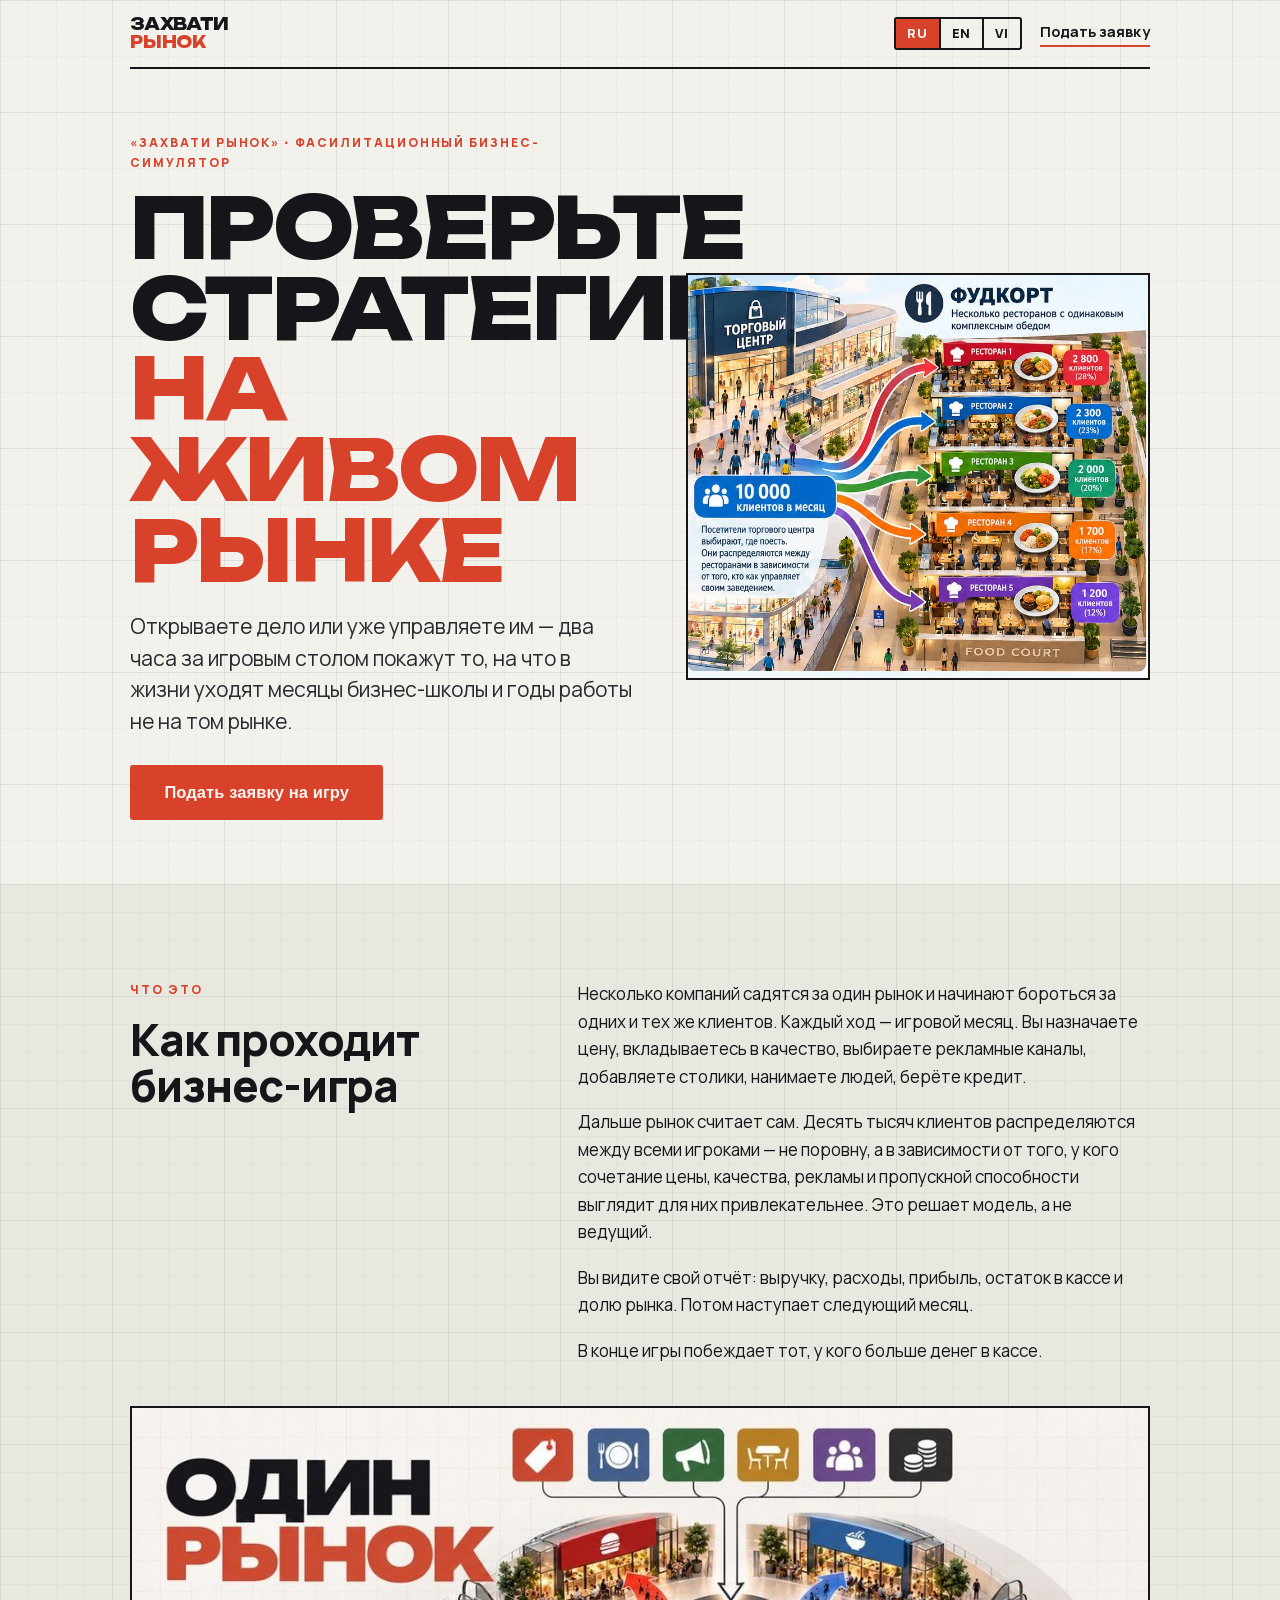
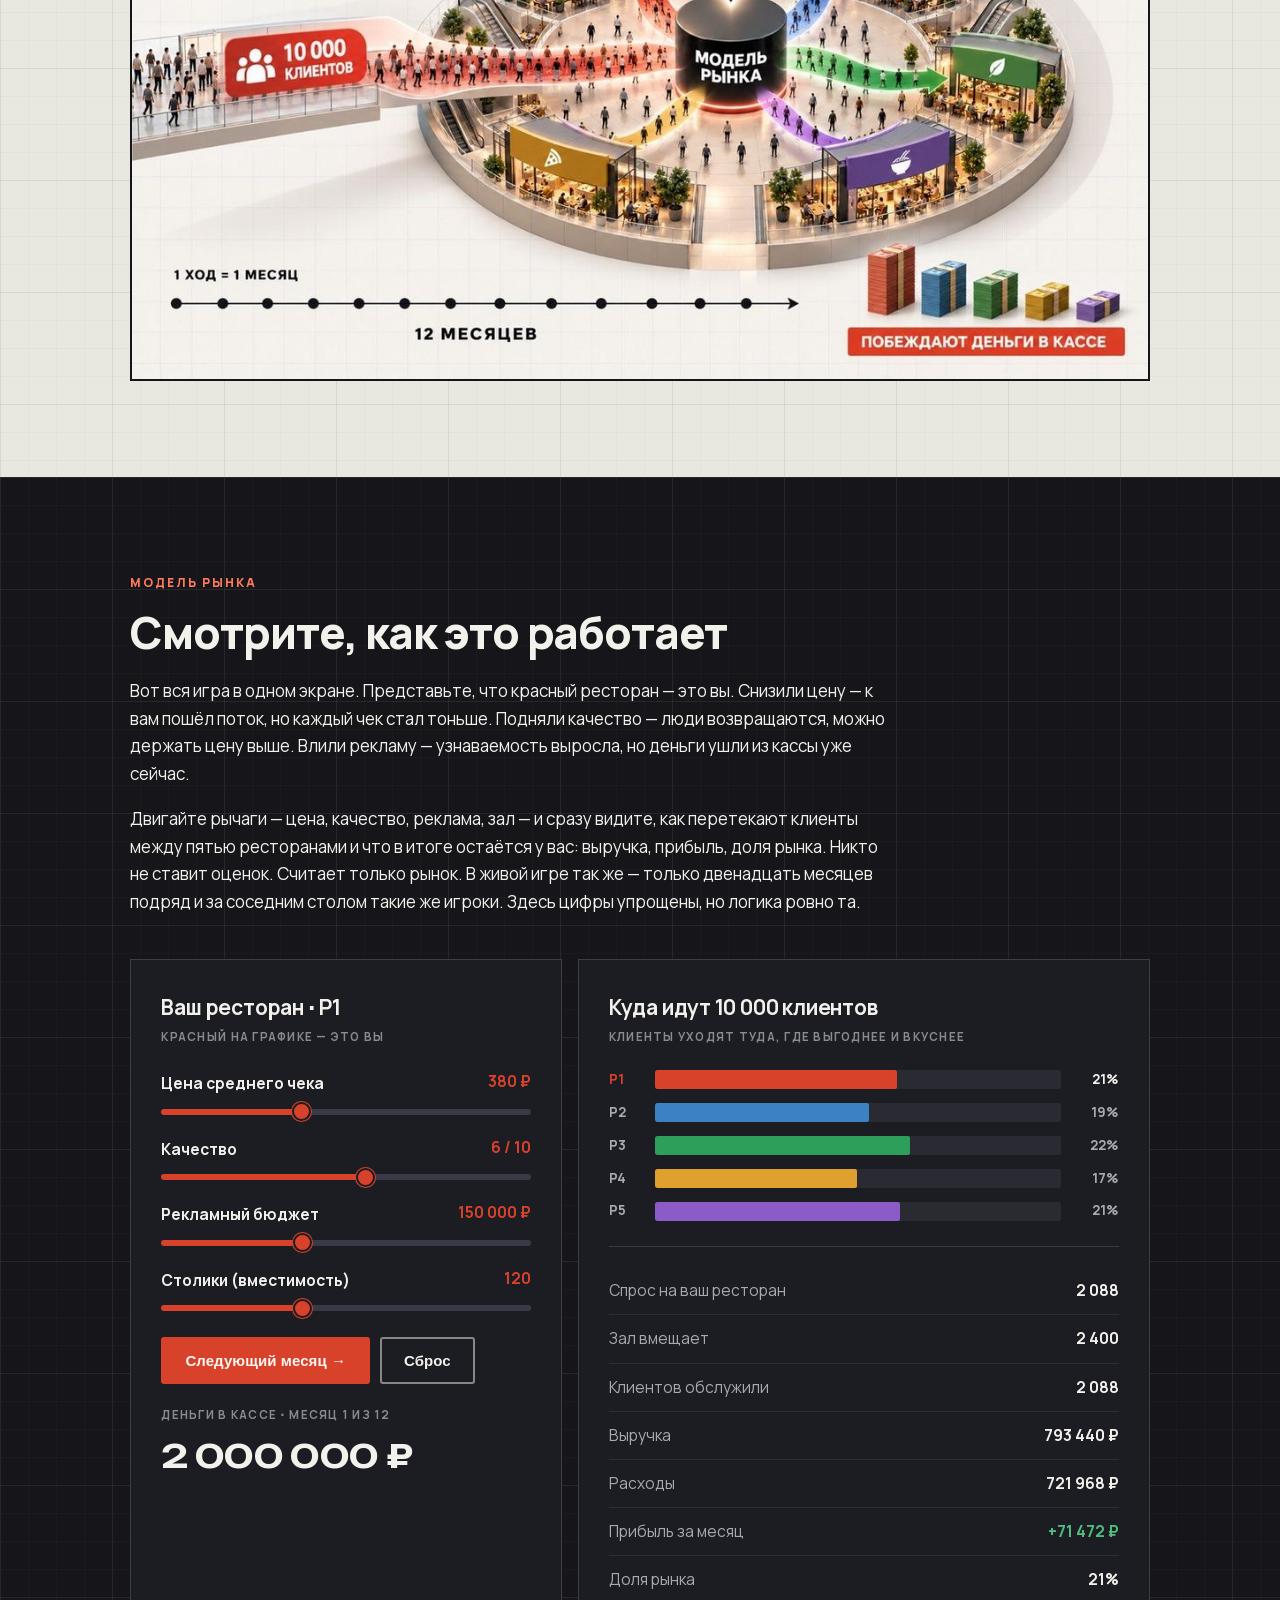
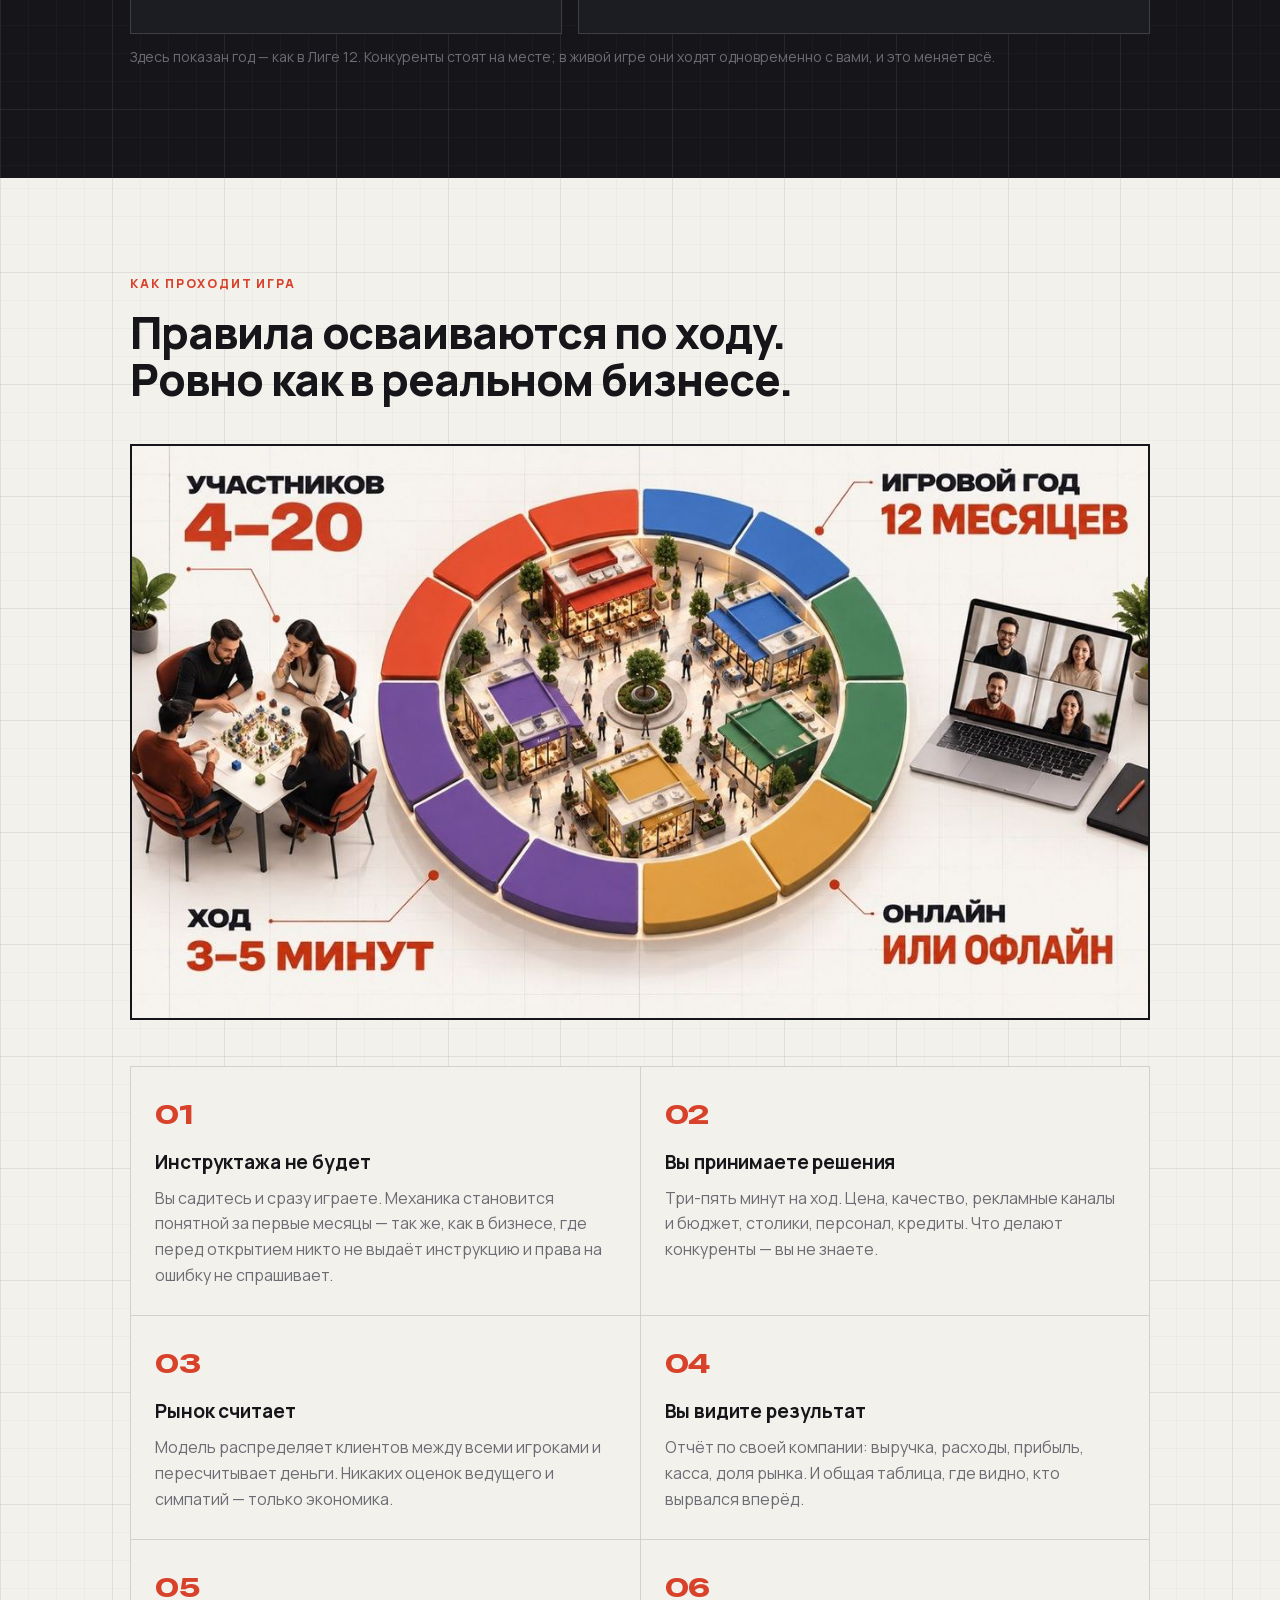
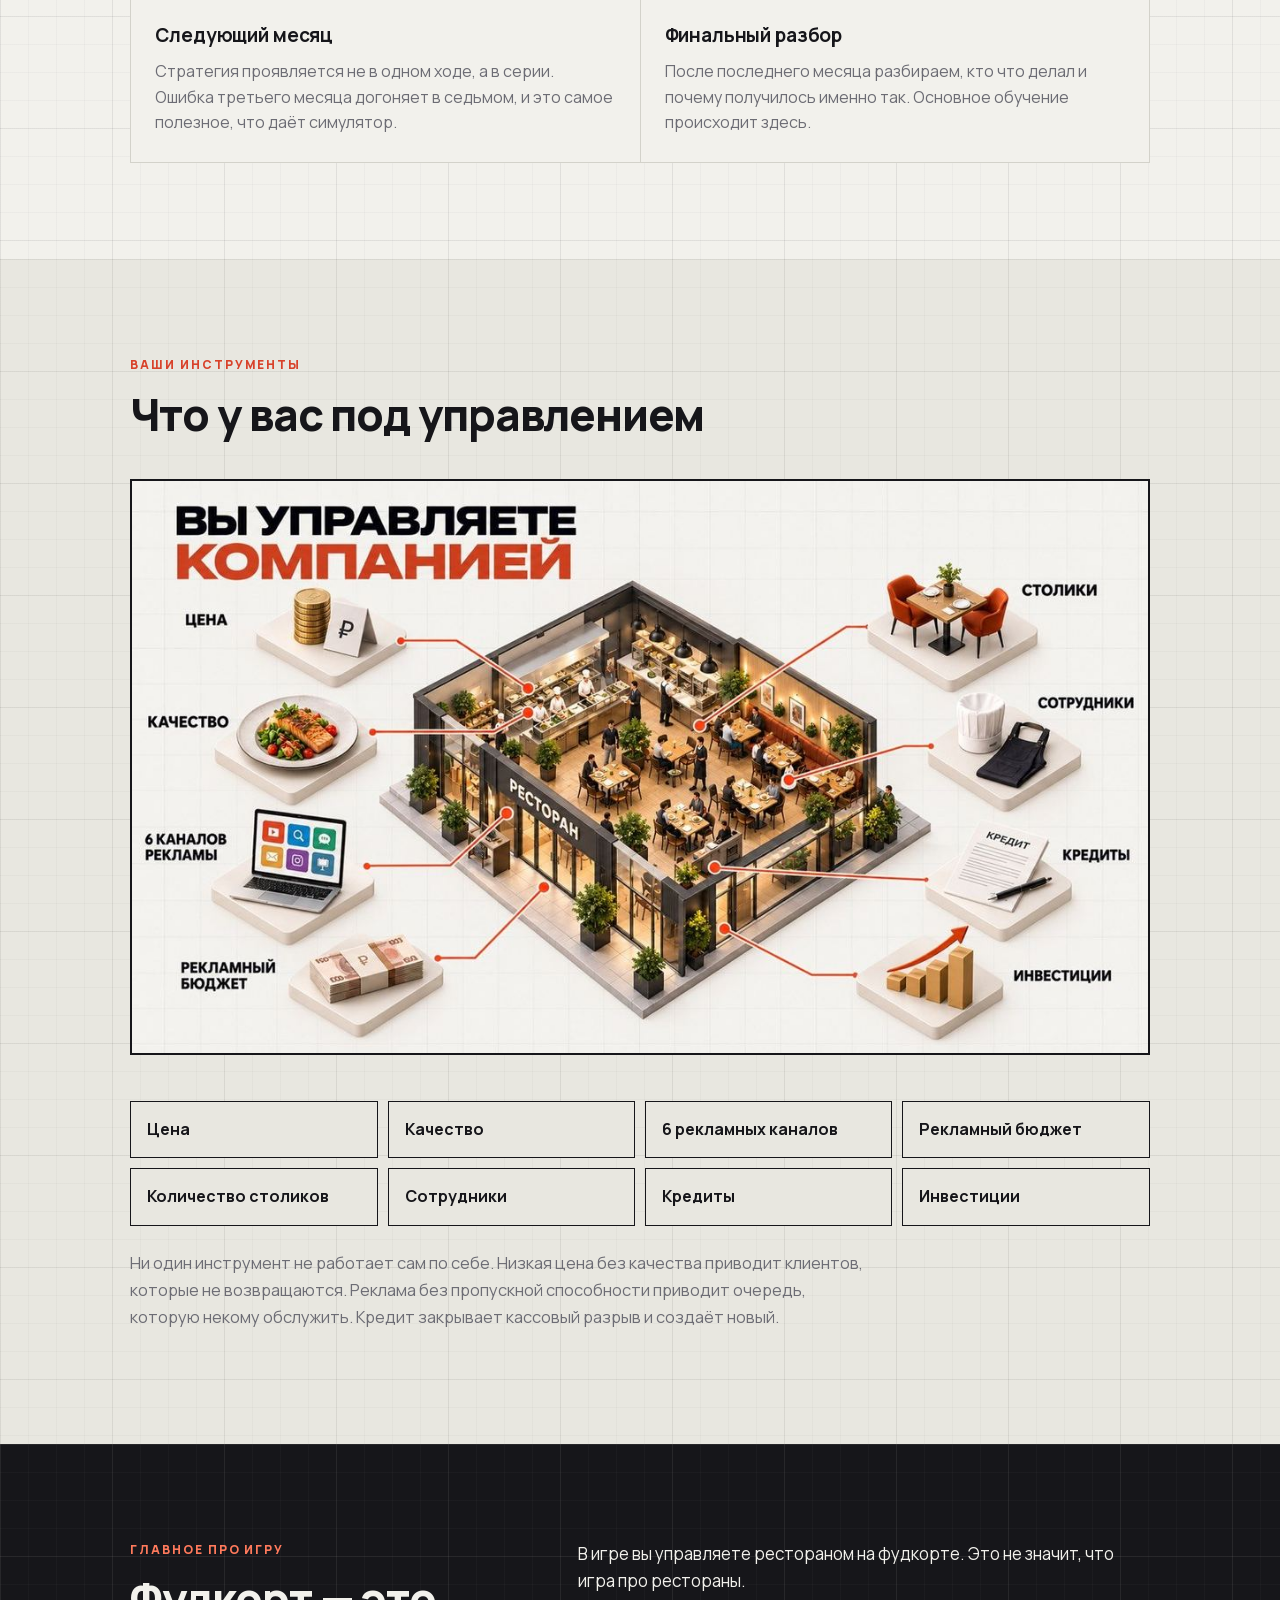
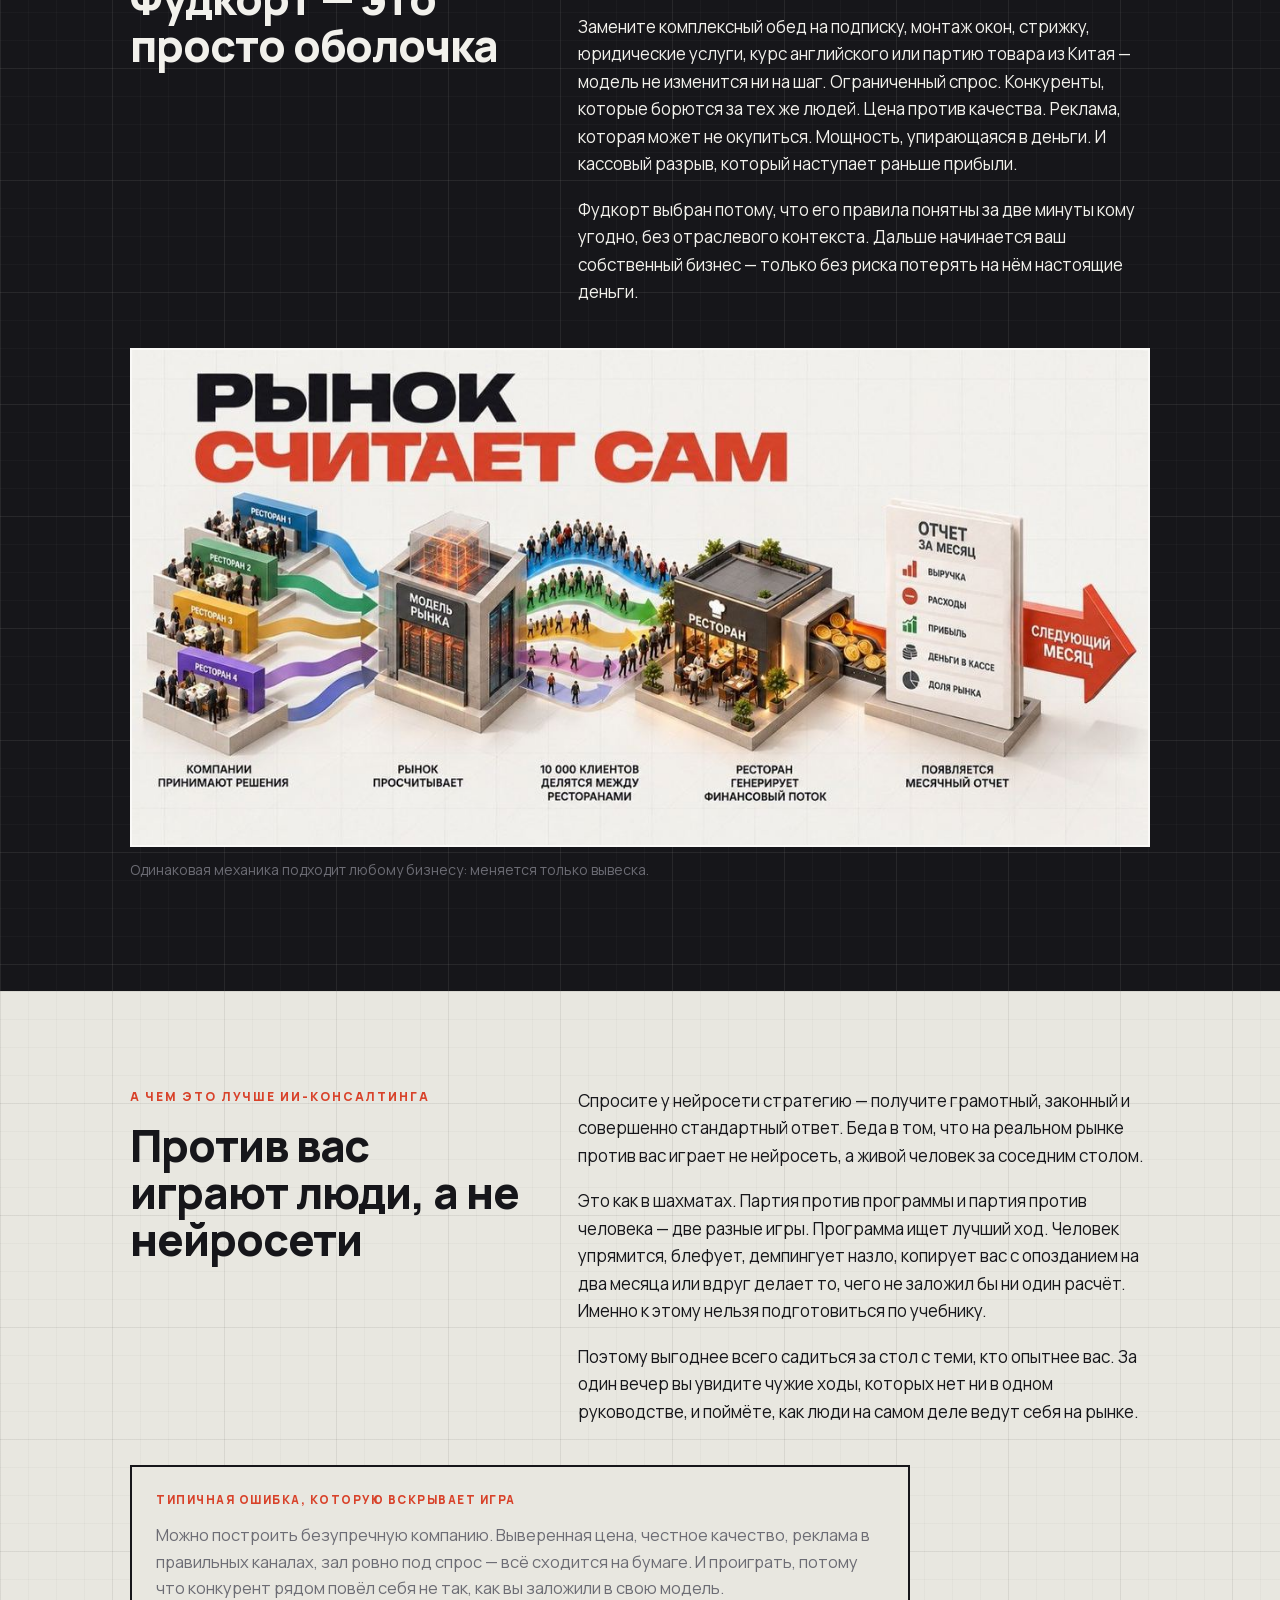
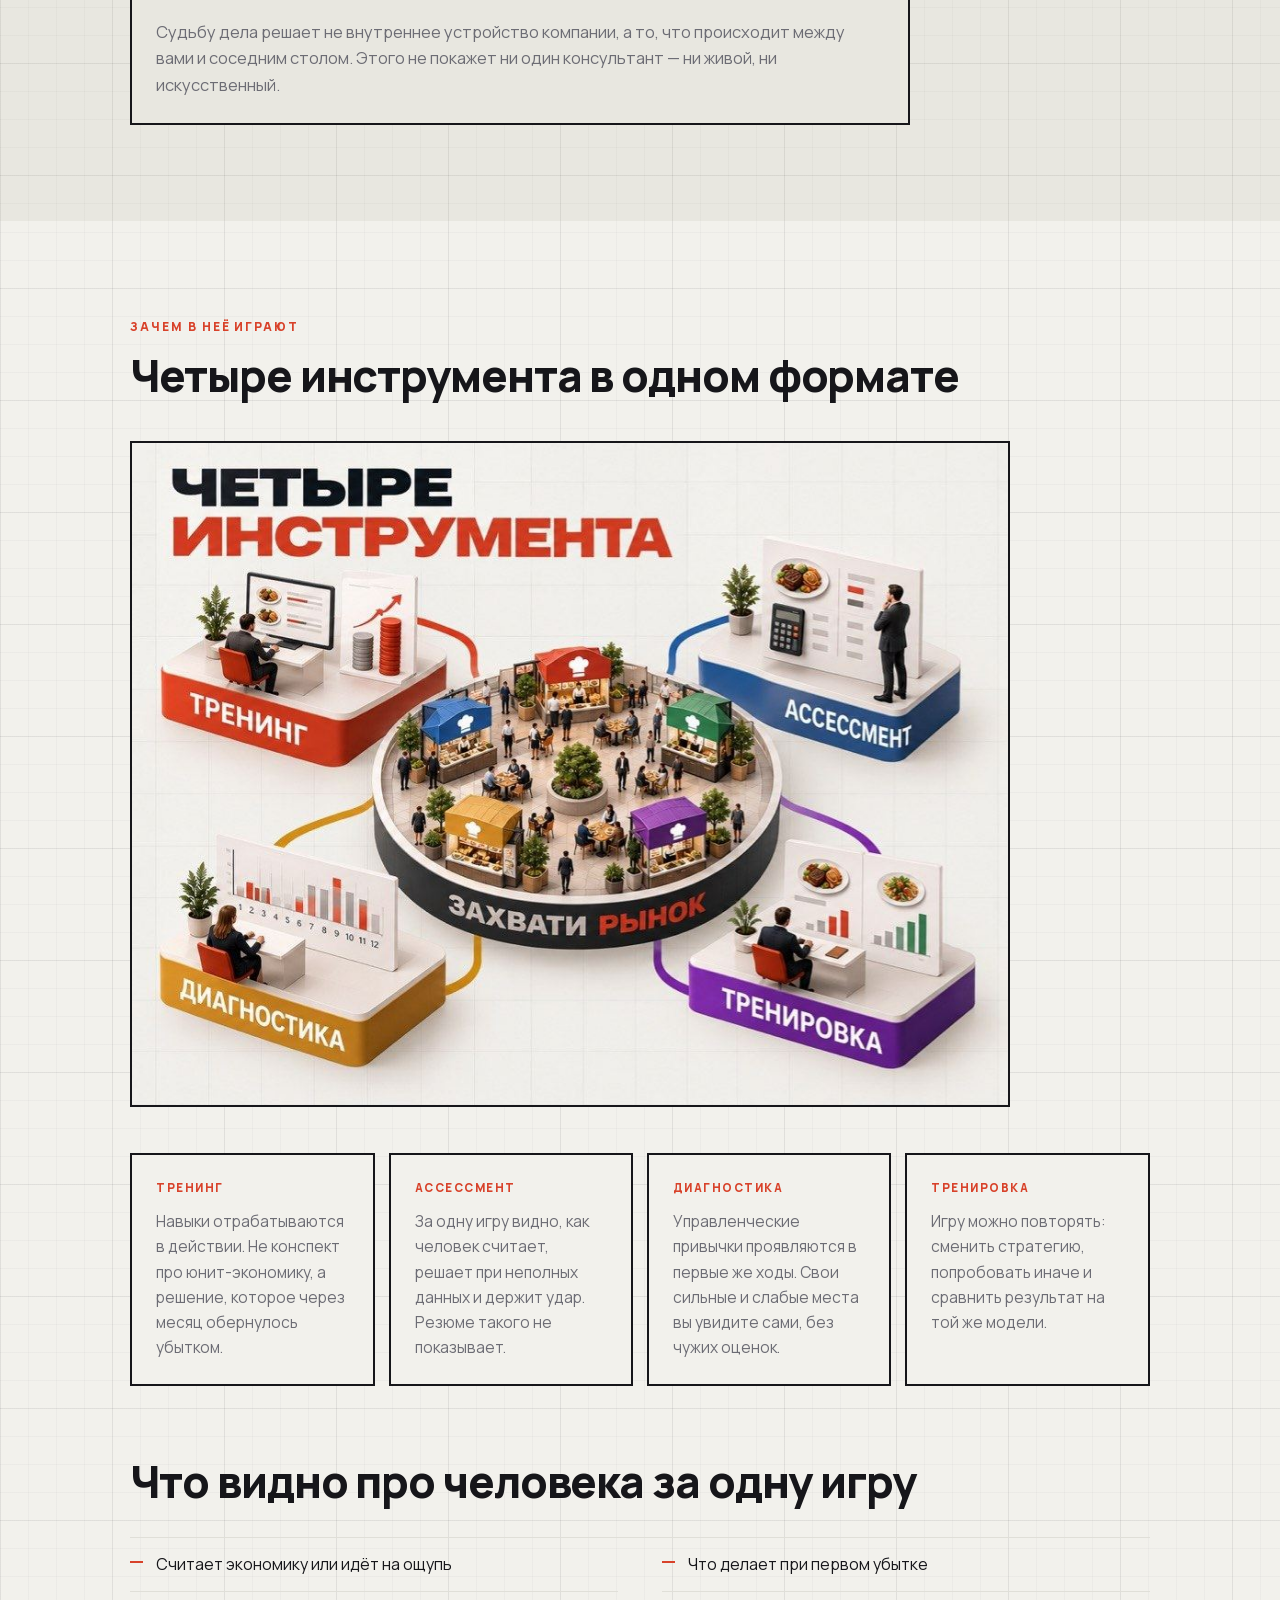
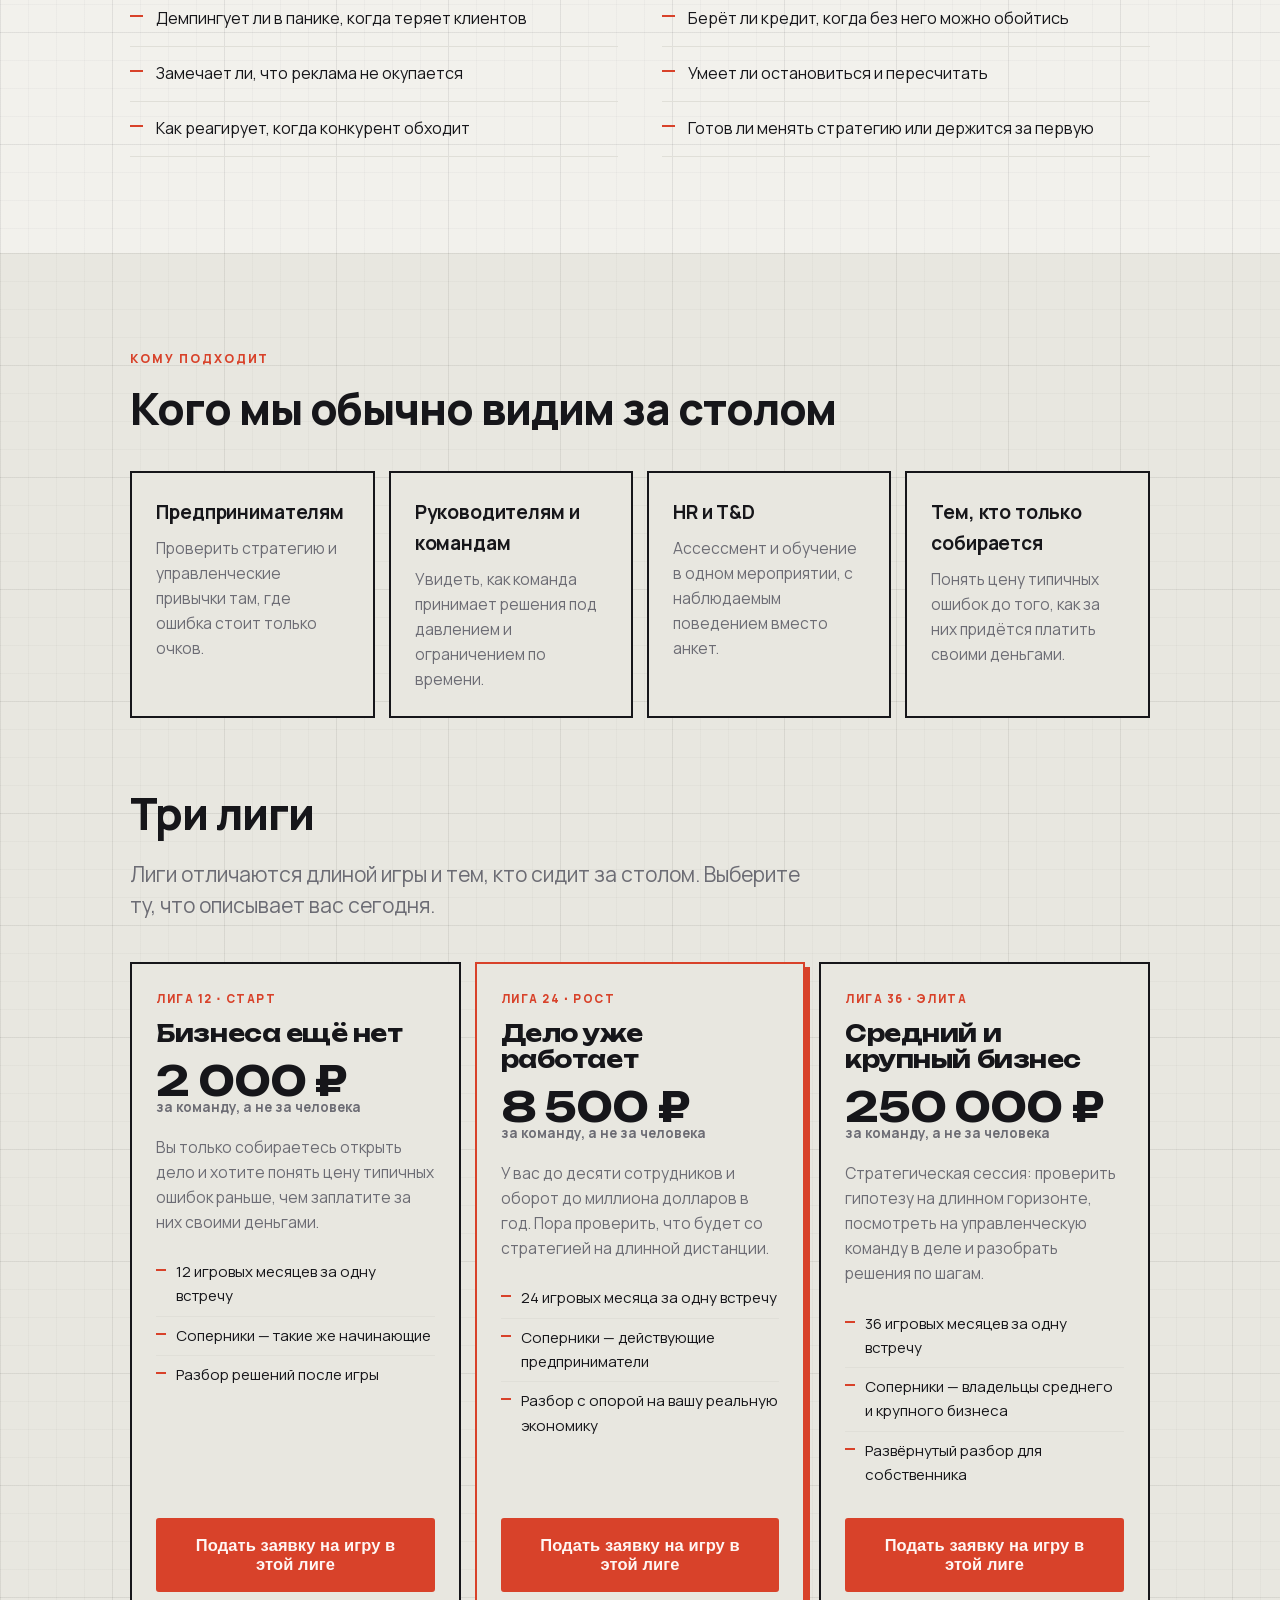
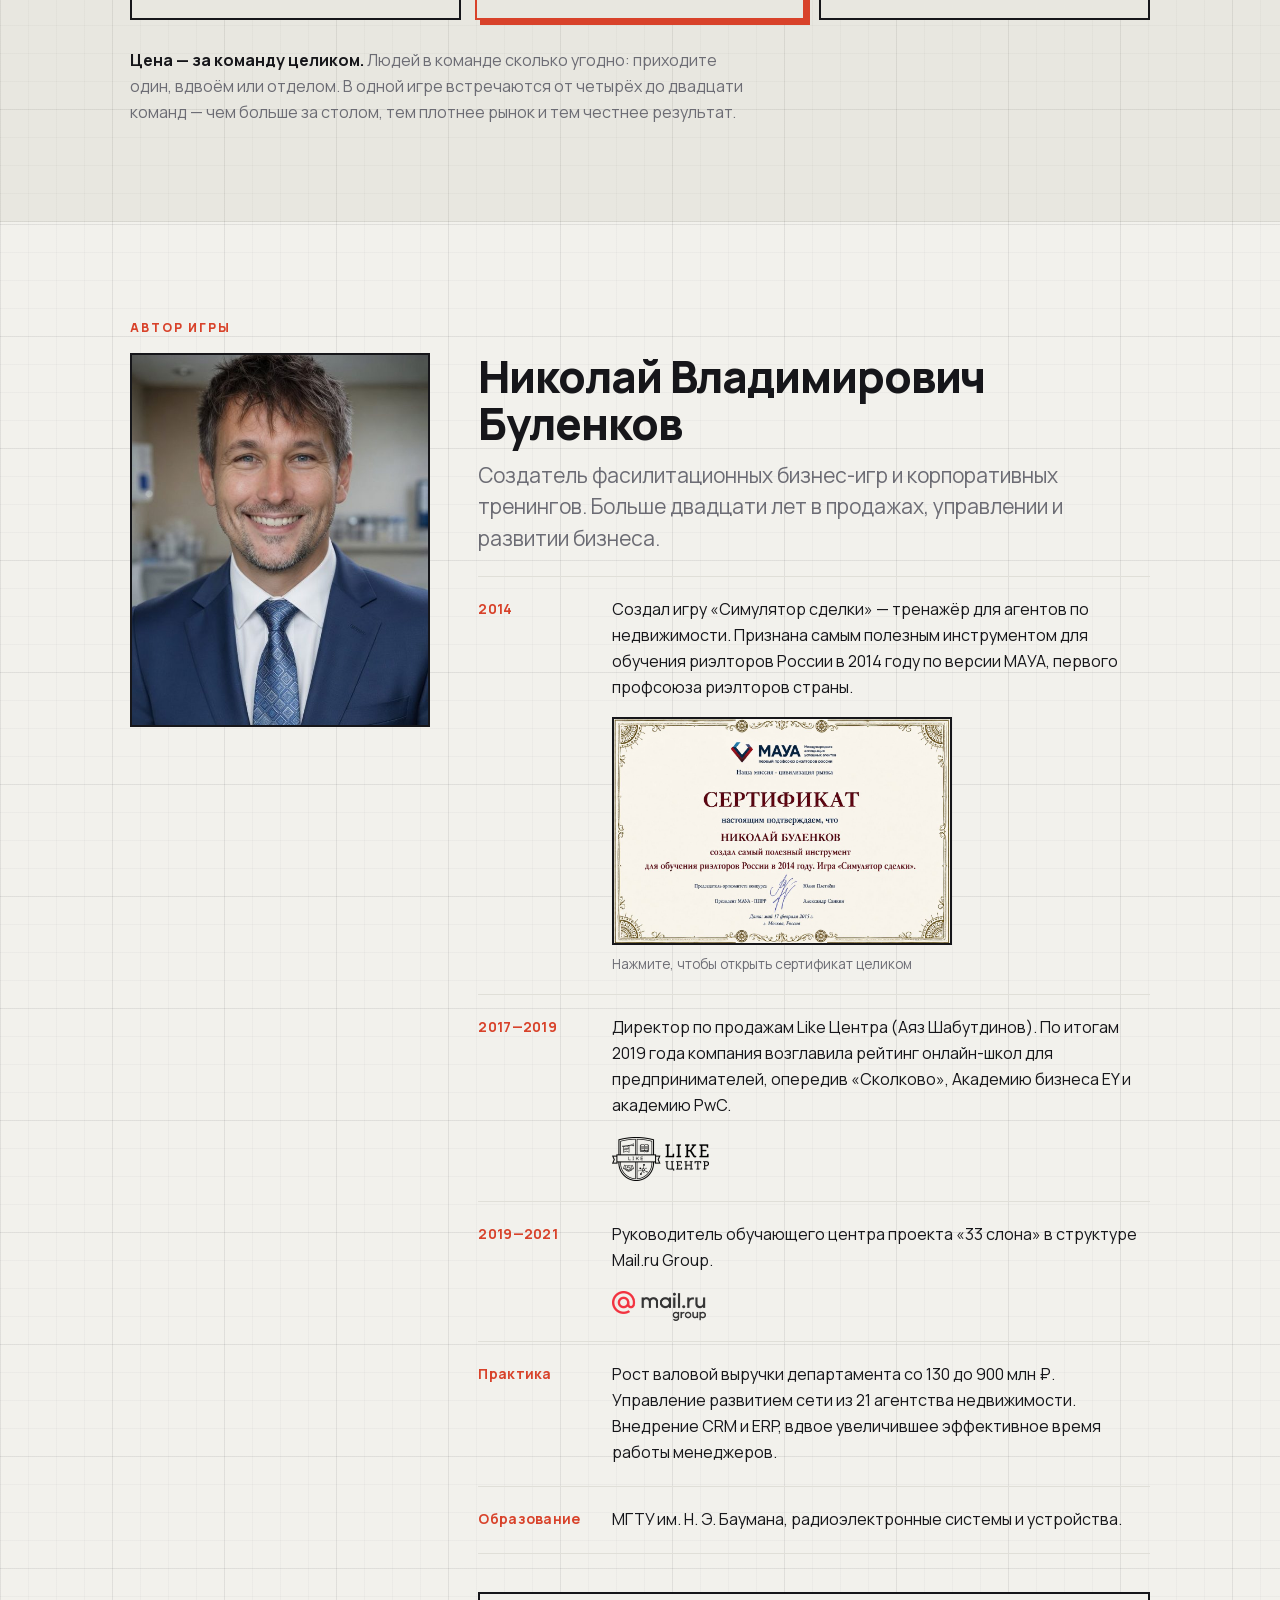
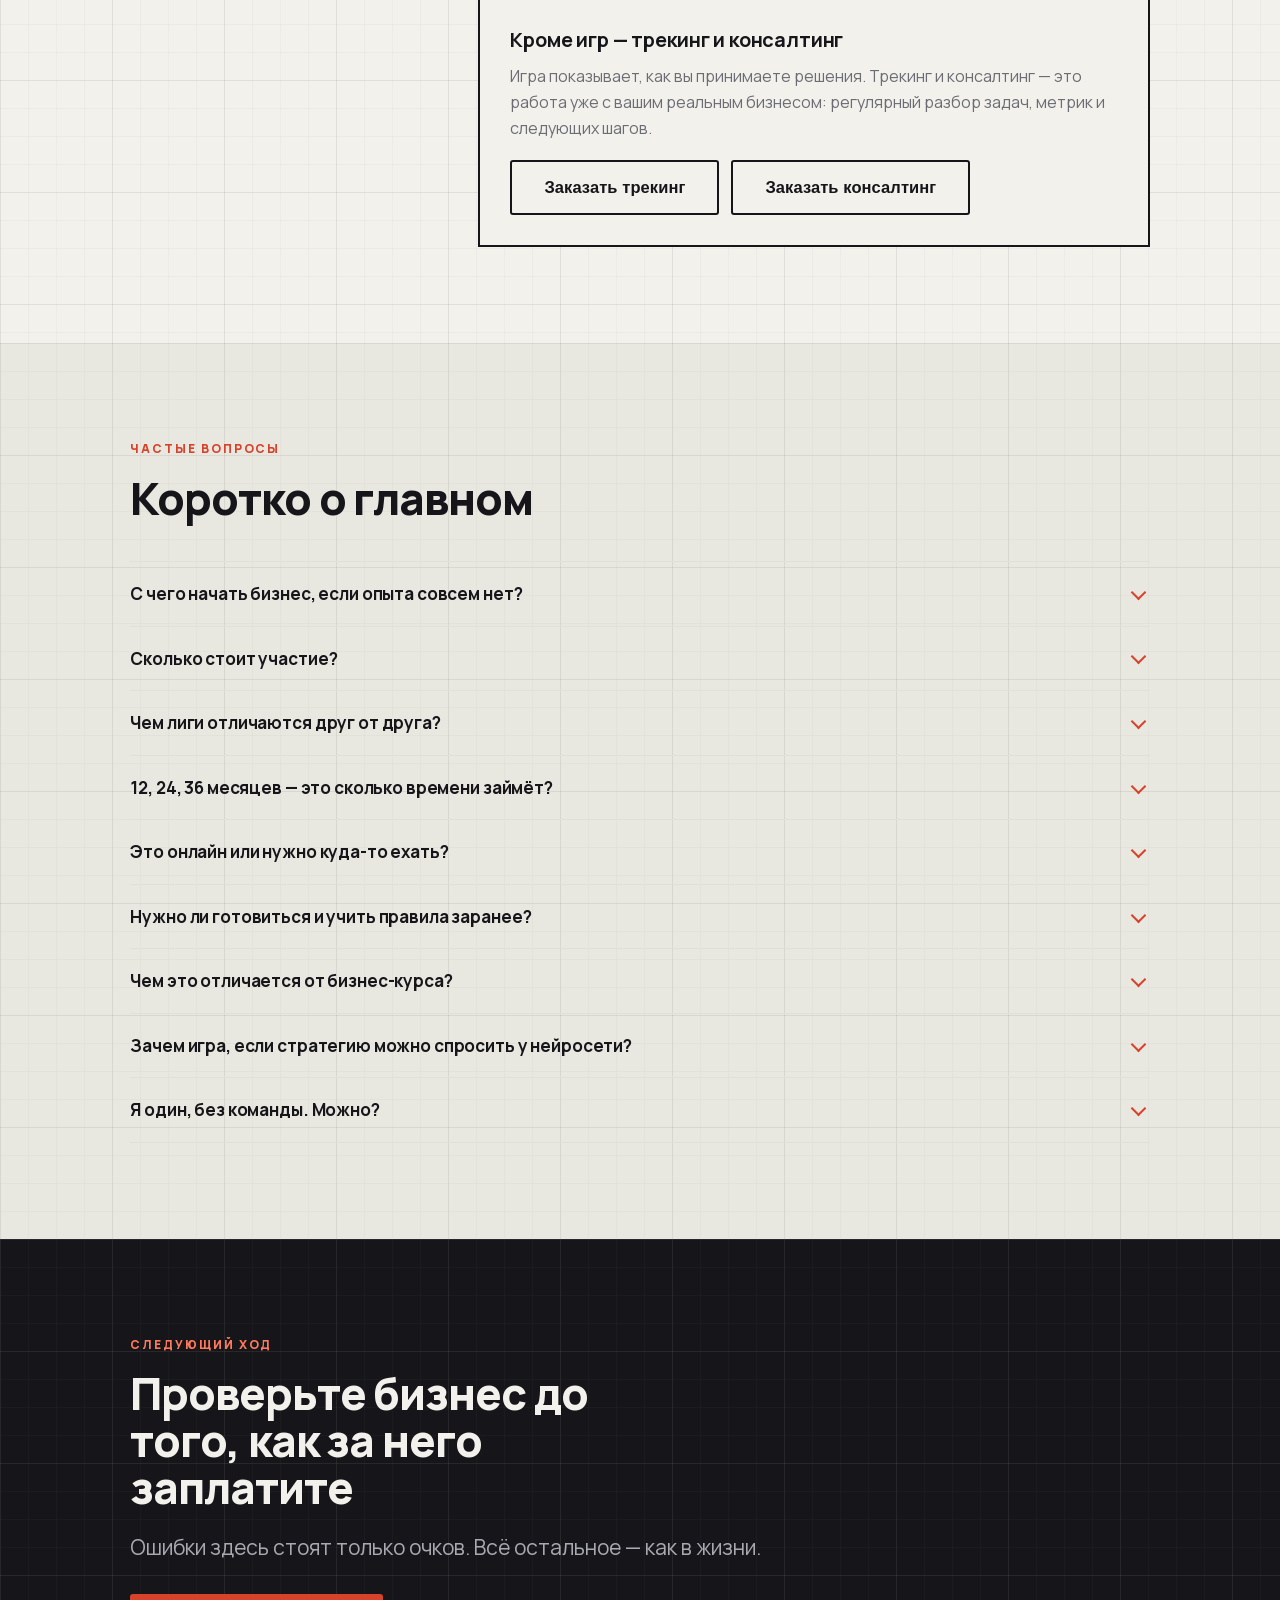
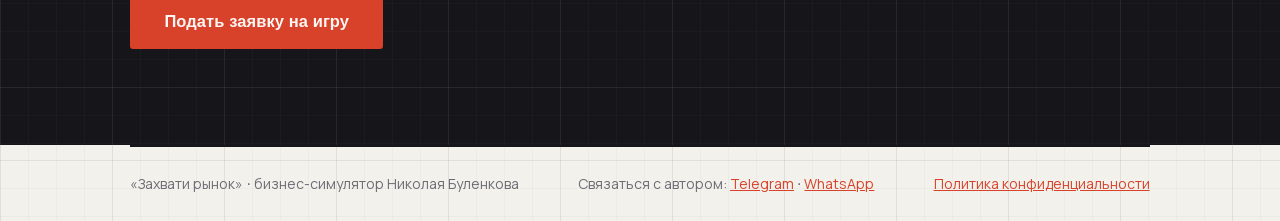
==== commit 10777149: "Добавить контакты в подвал и убрать лишние блоки с первого экрана В подвал добавлены Telegram и What" ====
--- a/index.html
+++ b/index.html
@@ -187,24 +187,16 @@
     <div>
       <span class="eyebrow">«ЗАХВАТИ РЫНОК» · ФАСИЛИТАЦИОННЫЙ БИЗНЕС-СИМУЛЯТОР</span>
       <h1>Проверьте стратегию<span>на живом рынке</span></h1>
-      <p class="lede">Открываете дело или уже управляете им — два часа за игровым столом покажут то, на что в жизни уходят месяцы бизнес-школы и годы работы не на том рынке. Один рынок на всех, живые конкуренты за соседним столом и деньги в кассе как единственный судья.</p>
+      <p class="lede">Открываете дело или уже управляете им — два часа за игровым столом покажут то, на что в жизни уходят месяцы бизнес-школы и годы работы не на том рынке.</p>
       <div class="btns">
         <button type="button" class="btn" data-lead="">Подать заявку на игру</button>
       </div>
-      <p class="undercta">Три лиги: от 2 000 ₽ за команду для тех, у кого бизнеса ещё нет, до стратегической сессии для среднего и крупного.</p>
     </div>
     <div class="hero__pic">
       <img src="hero.jpg" width="820" height="719" alt="Схема игры: поток клиентов торгового центра распределяется между конкурирующими ресторанами фудкорта" fetchpriority="high">
     </div>
   </div>
 
-  <dl class="specs">
-    <div><dt>КОМАНД В ИГРЕ</dt><dd>4—20</dd></div>
-    <div><dt>В КОМАНДЕ</dt><dd>Сколько угодно</dd></div>
-    <div><dt>ДЛИНА ИГРЫ</dt><dd>12 / 24 / 36 мес.</dd></div>
-    <div><dt>ФОРМАТ</dt><dd>Онлайн или офлайн</dd></div>
-  </dl>
-  <p class="specnote">Ход — три-пять минут. Команда управляет одной компанией и договаривается внутри себя за то же время, что и все остальные. Это добавляет к игре ещё один слой: переговоры со своими под давлением часов.</p>
 </section>
 
 <!-- ЧТО ЭТО -->
@@ -213,13 +205,13 @@
     <div class="split">
     <div>
       <span class="eyebrow">ЧТО ЭТО</span>
-      <h2>Ваше решение. Ответ рынка.</h2>
+      <h2>Как проходит бизнес-игра</h2>
     </div>
     <div class="prose">
       <p>Несколько компаний садятся за один рынок и начинают бороться за одних и тех же клиентов. Каждый ход — игровой месяц. Вы назначаете цену, вкладываетесь в качество, выбираете рекламные каналы, добавляете столики, нанимаете людей, берёте кредит.</p>
       <p>Дальше рынок считает сам. Десять тысяч клиентов распределяются между всеми игроками — не поровну, а в зависимости от того, у кого сочетание цены, качества, рекламы и пропускной способности выглядит для них привлекательнее. Это решает модель, а не ведущий.</p>
       <p>Вы видите свой отчёт: выручку, расходы, прибыль, остаток в кассе и долю рынка. Потом наступает следующий месяц.</p>
-      <p>В конце игры побеждает тот, у кого больше денег в кассе. Не тот, кто убедительнее рассказал про свою стратегию.</p>
+      <p>В конце игры побеждает тот, у кого больше денег в кассе.</p>
     </div>
     </div>
     <figure class="figure"><img src="one-market.jpg" width="1150" height="647" alt="Один рынок на всех: поток из 10 000 клиентов проходит через модель рынка и распределяется между конкурирующими ресторанами. Один ход равен одному месяцу, игровой год — двенадцать месяцев" loading="lazy"></figure>
@@ -563,6 +555,7 @@
 <footer class="wrap">
   <div class="foot">
     <span>«Захвати рынок» · бизнес-симулятор Николая Буленкова</span>
+    <span>Связаться с автором: <a href="https://t.me/Nickbv">Telegram</a> · <a href="https://wa.me/66823204796">WhatsApp</a></span>
     <span><a href="privacy.html">Политика конфиденциальности</a></span>
   </div>
 </footer>
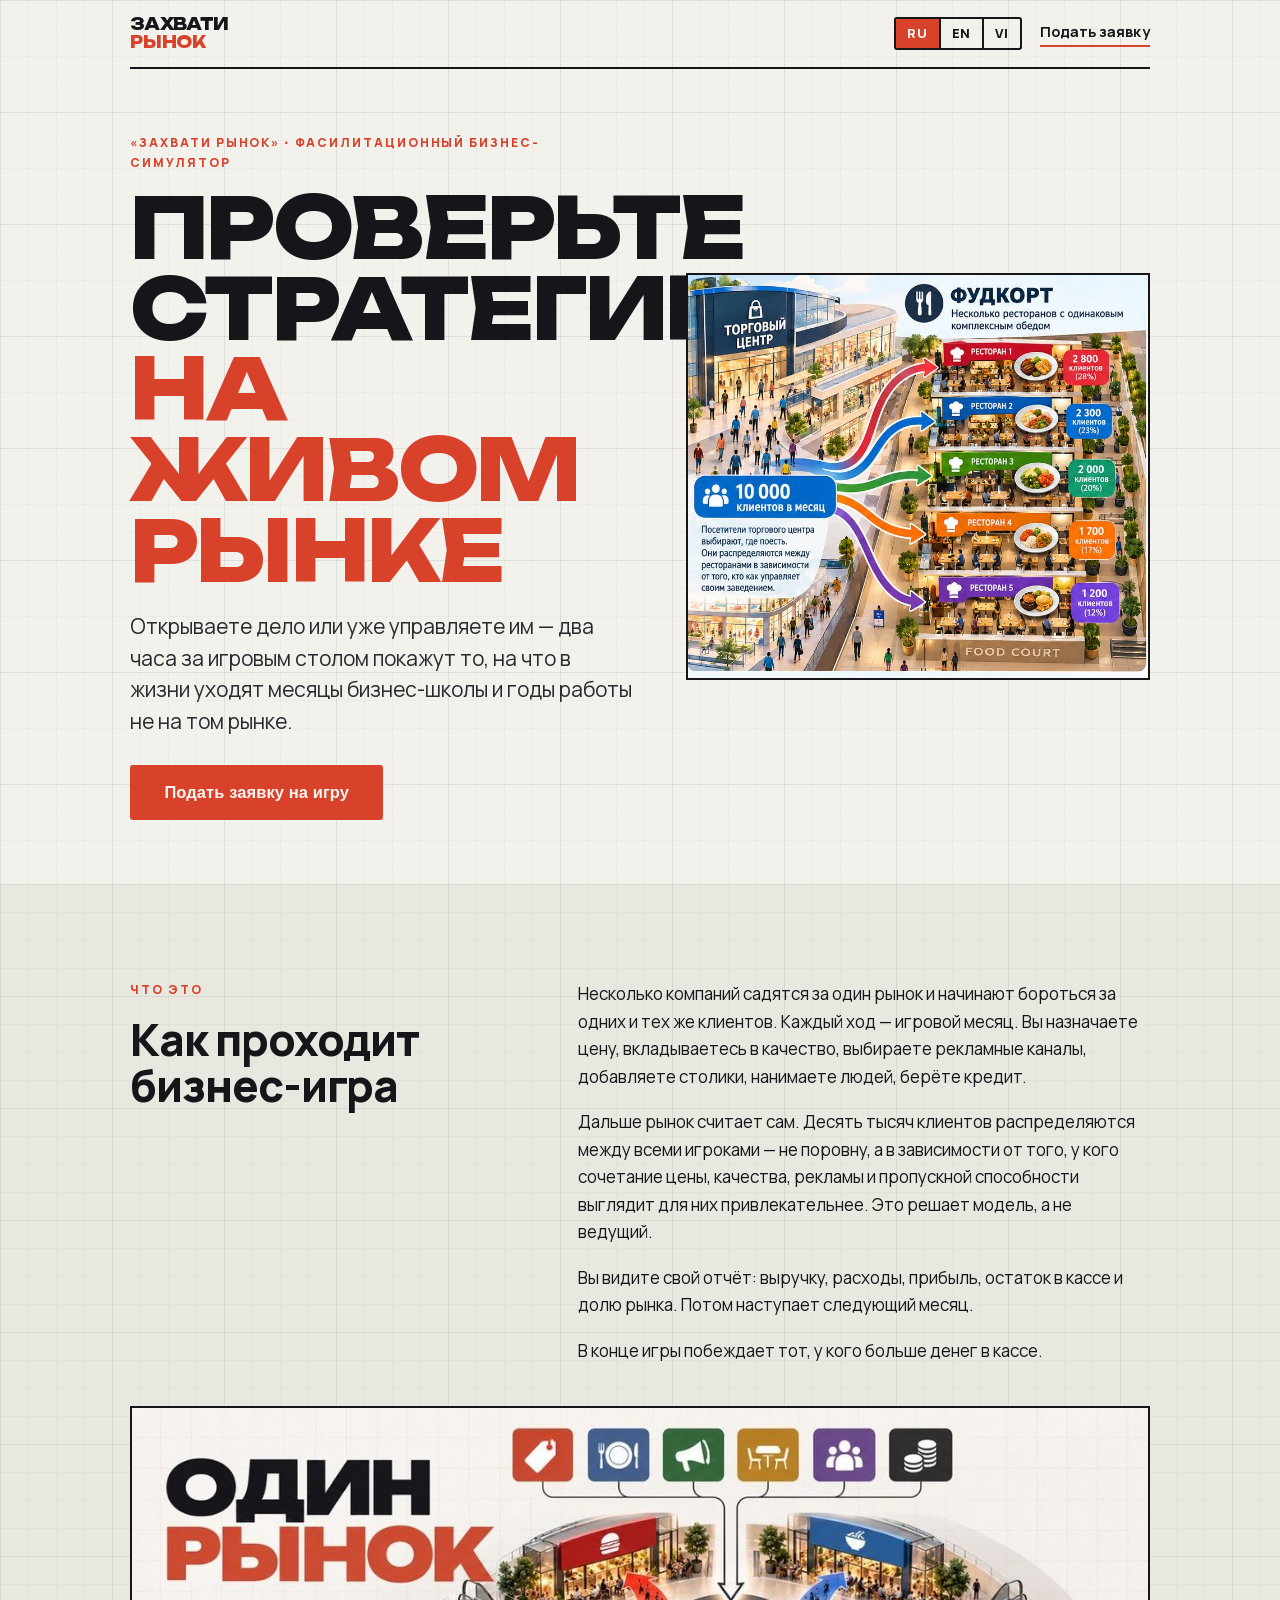
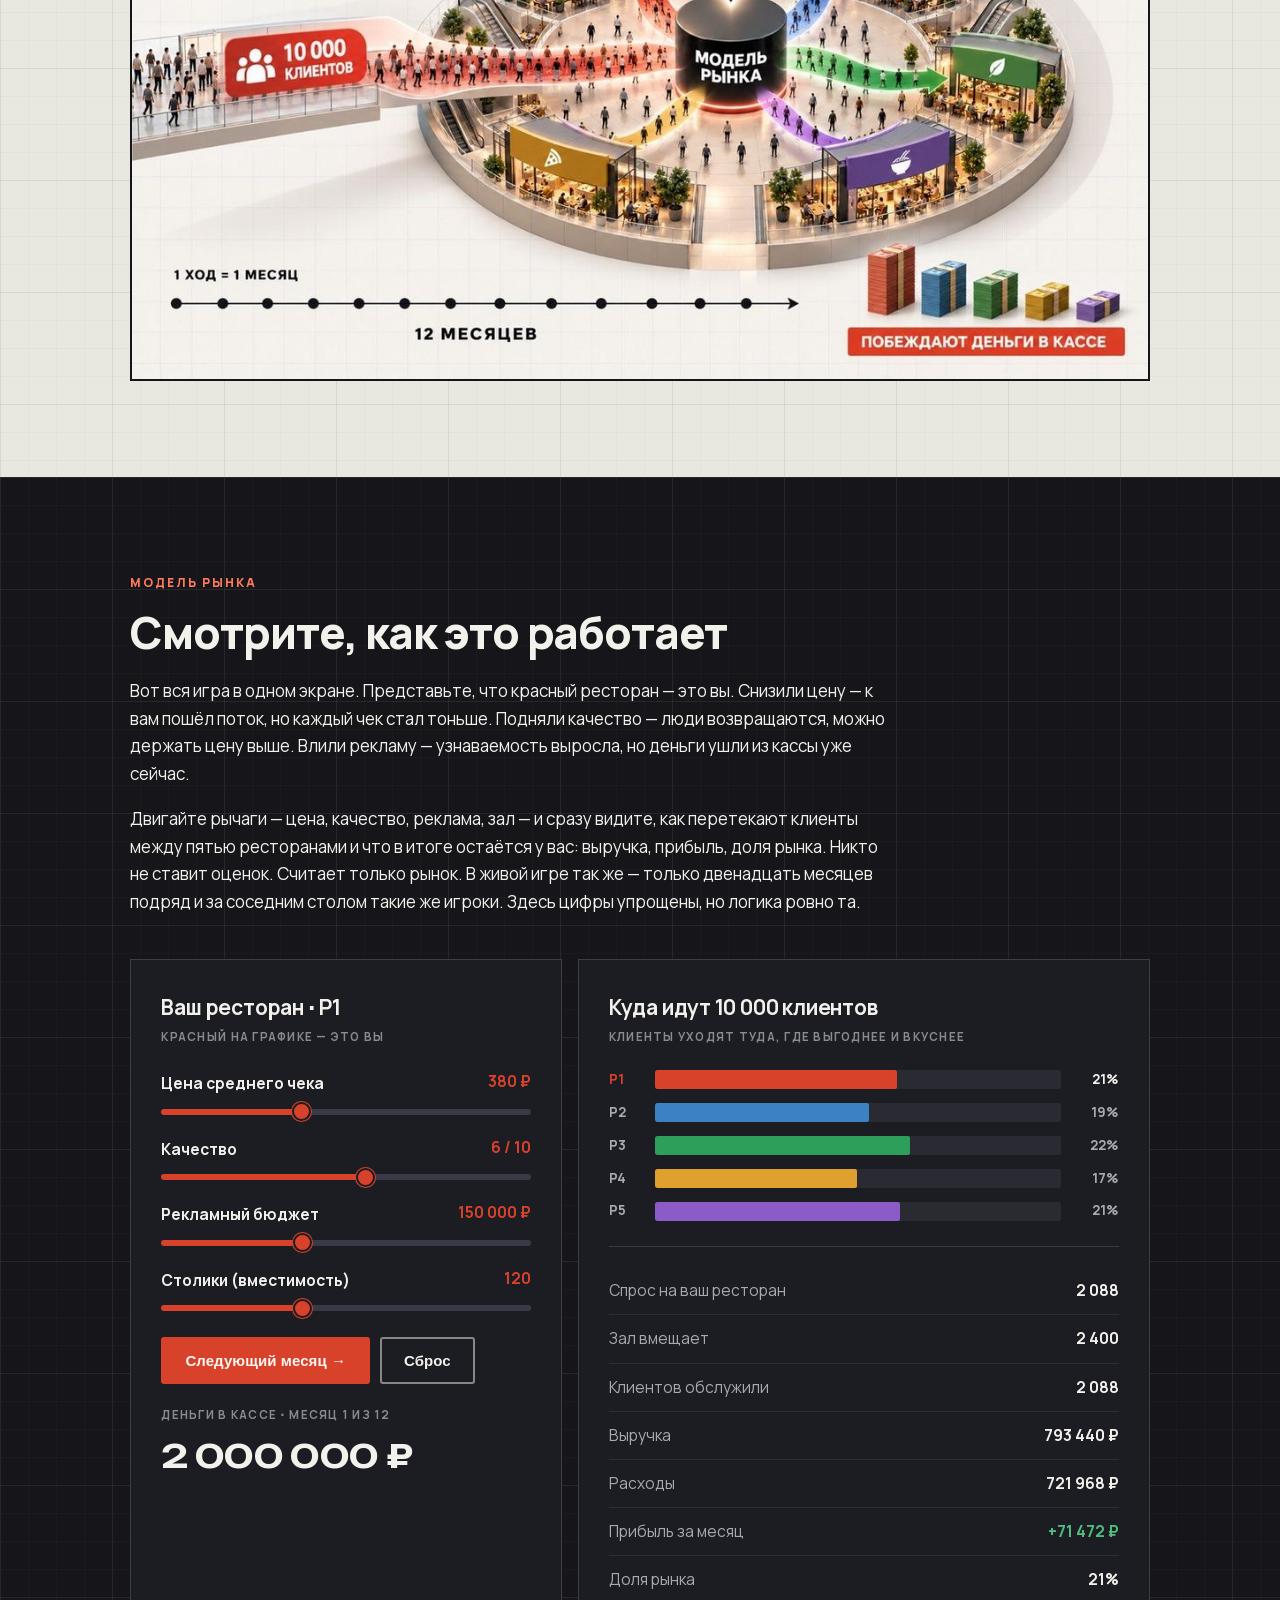
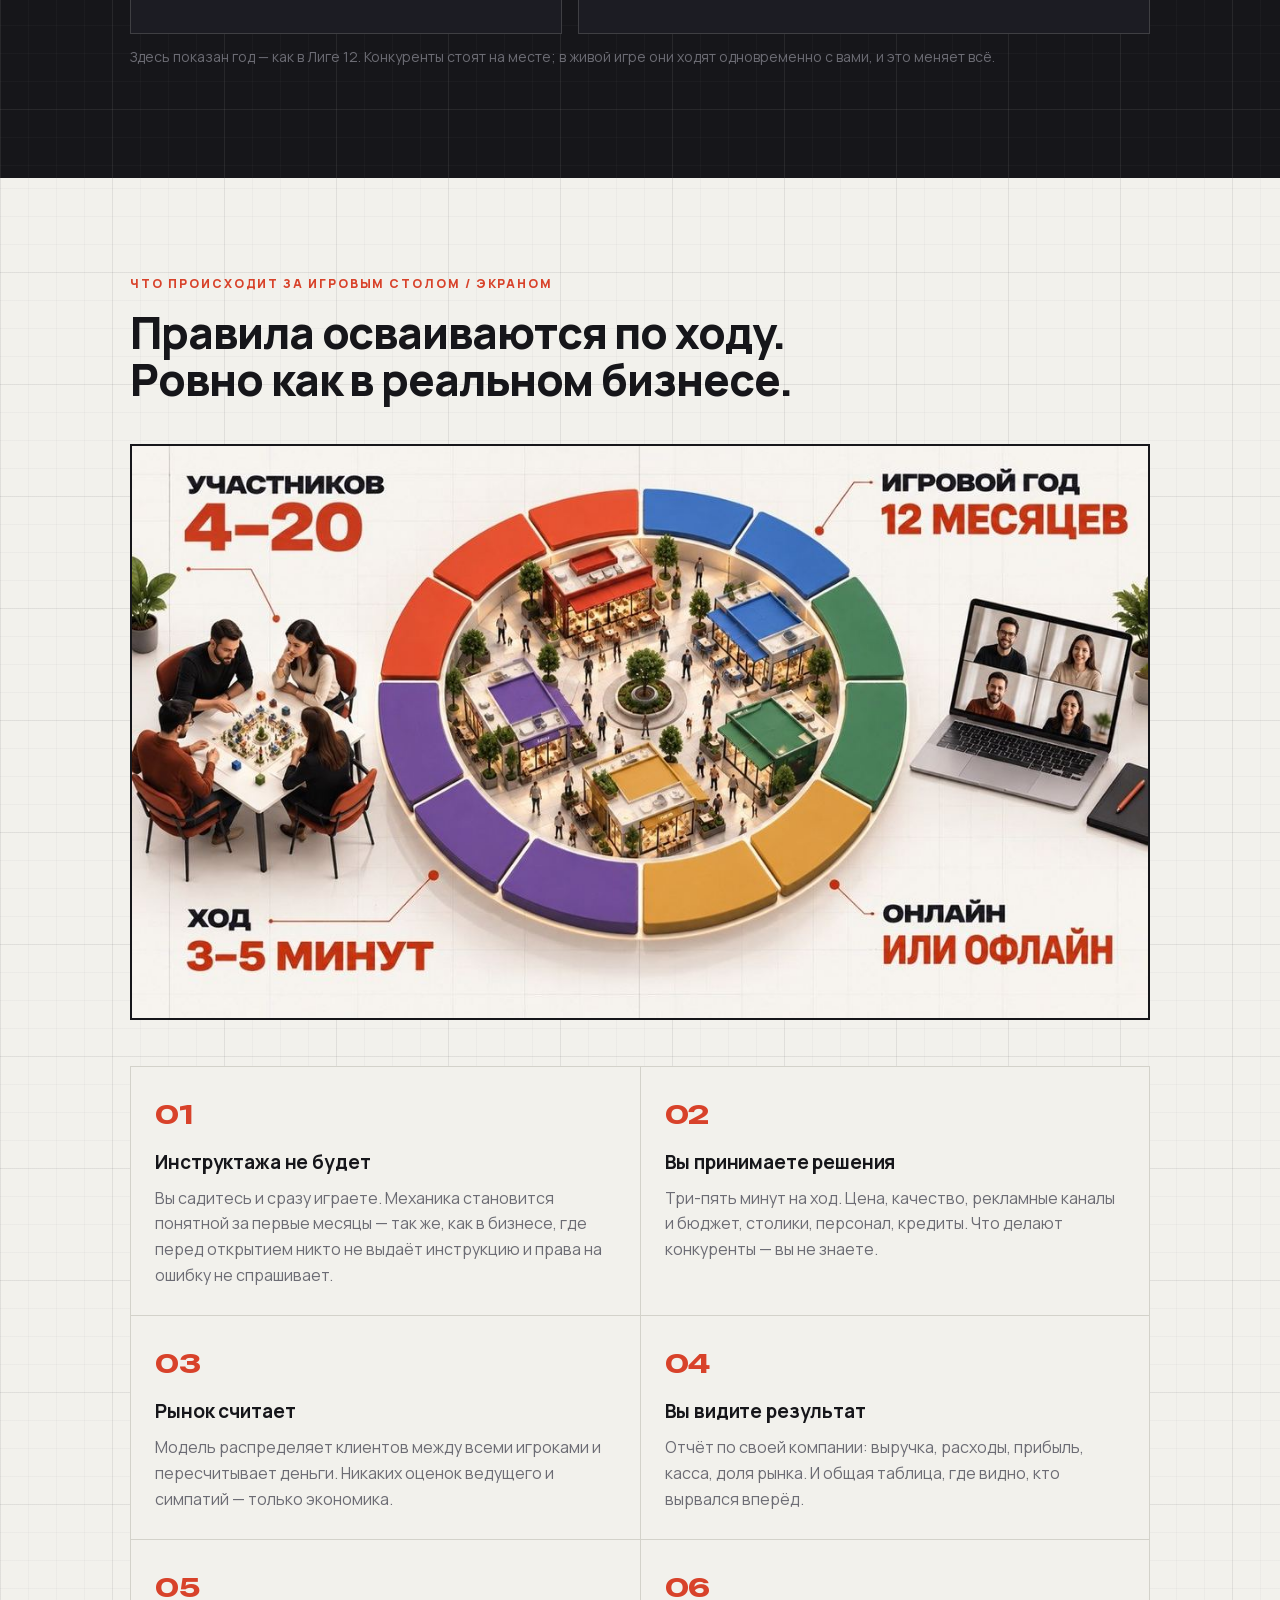
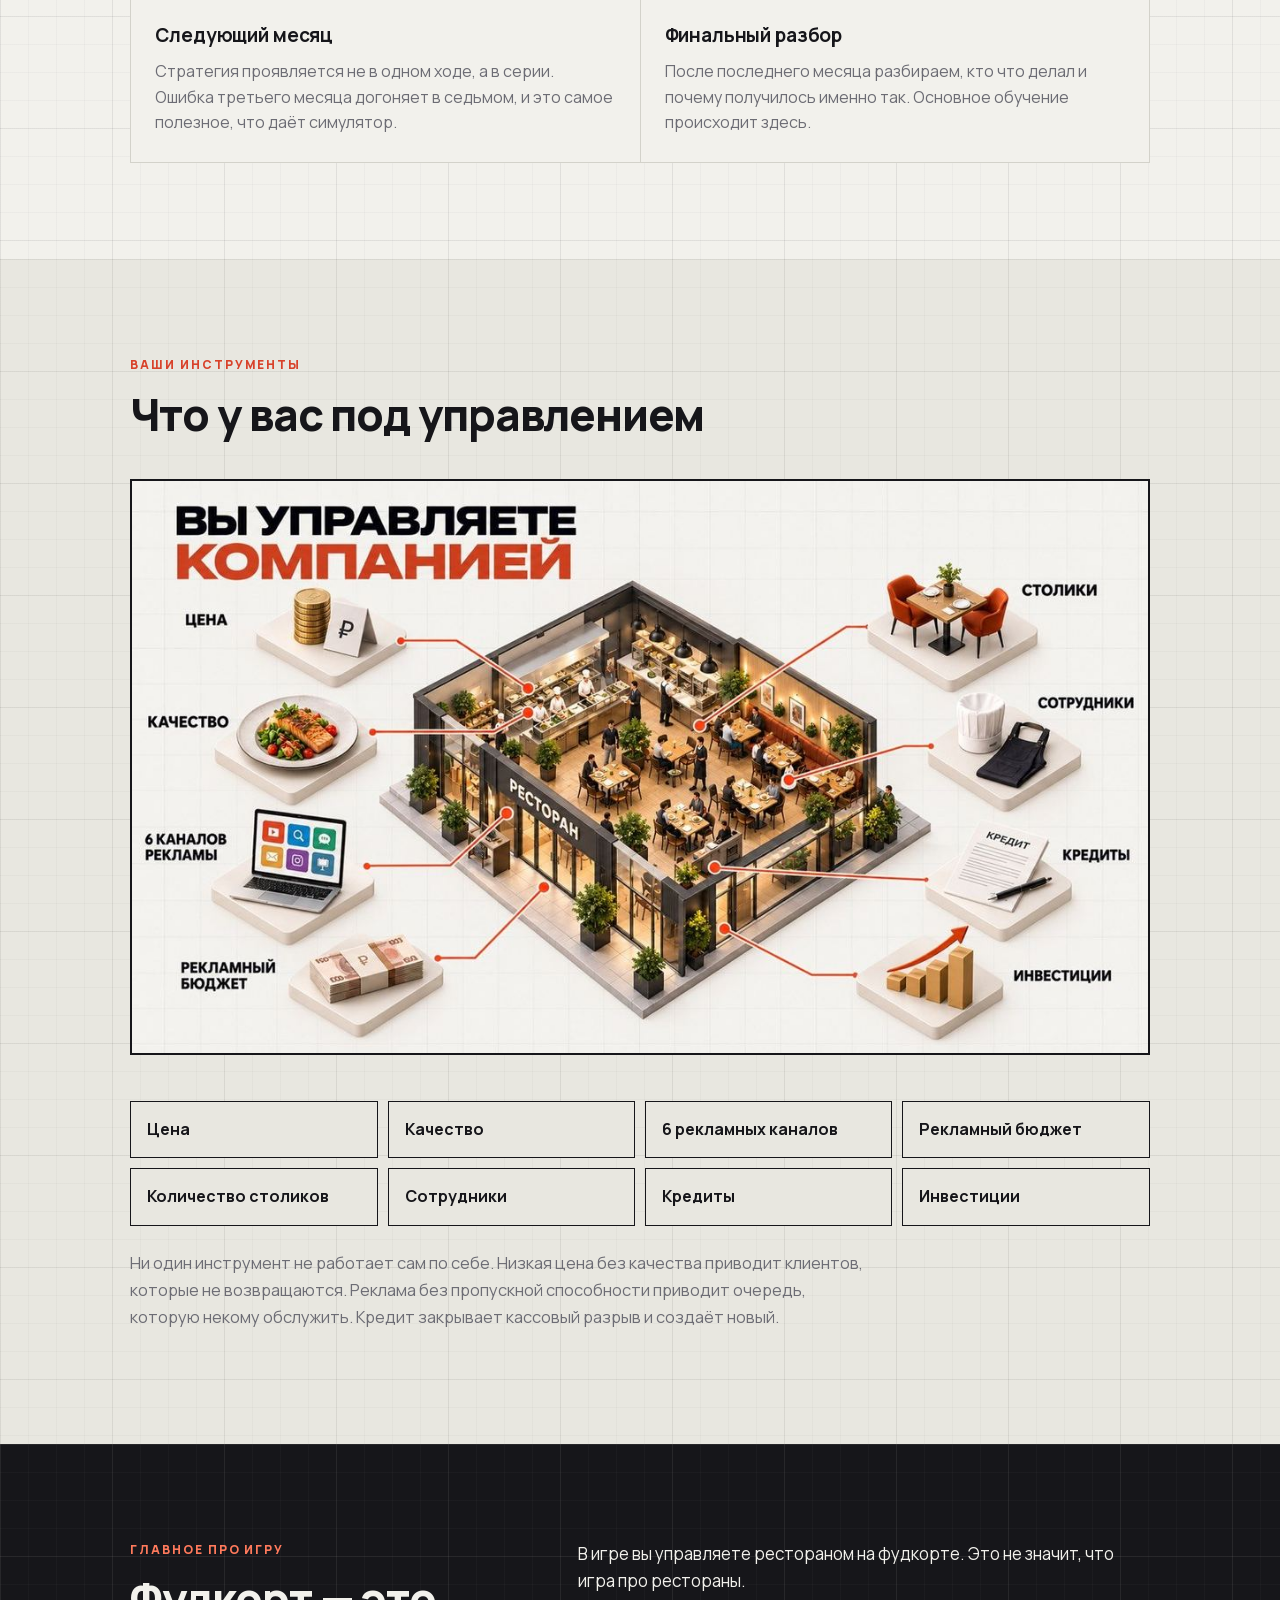
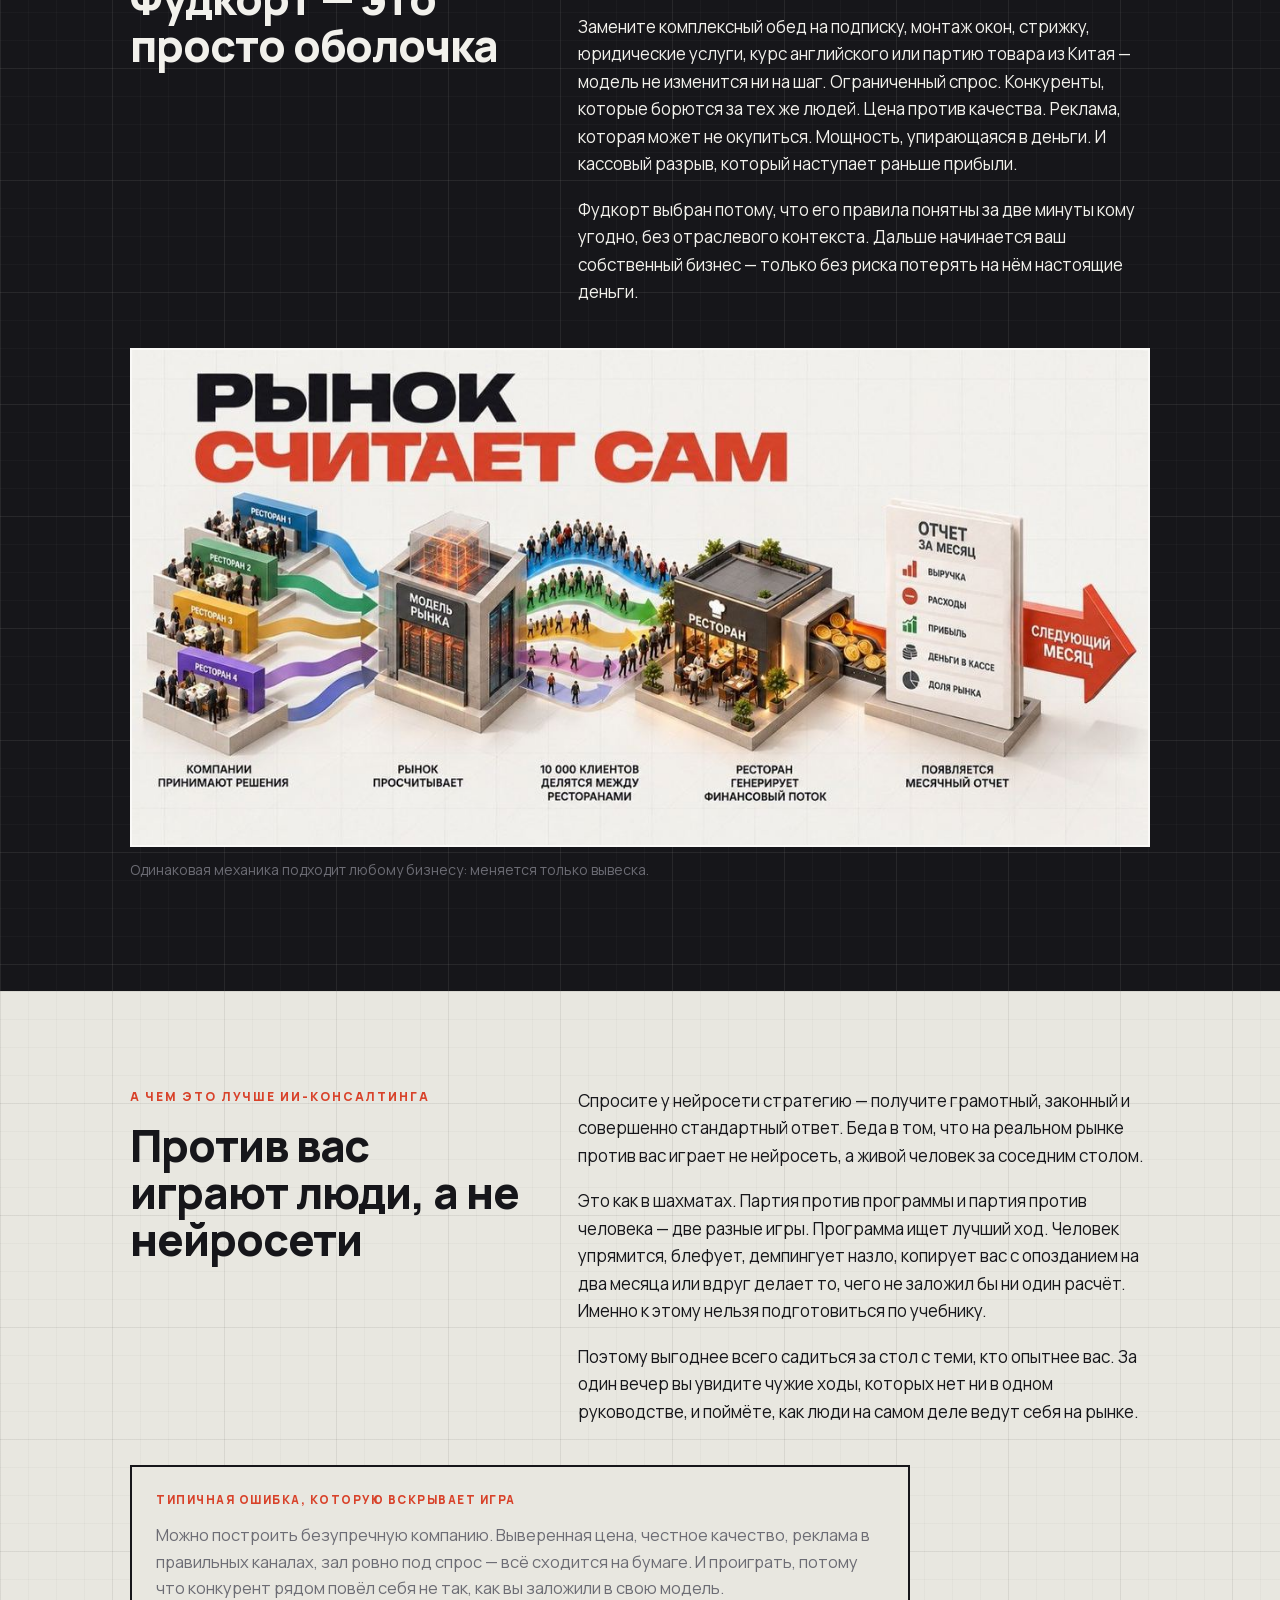
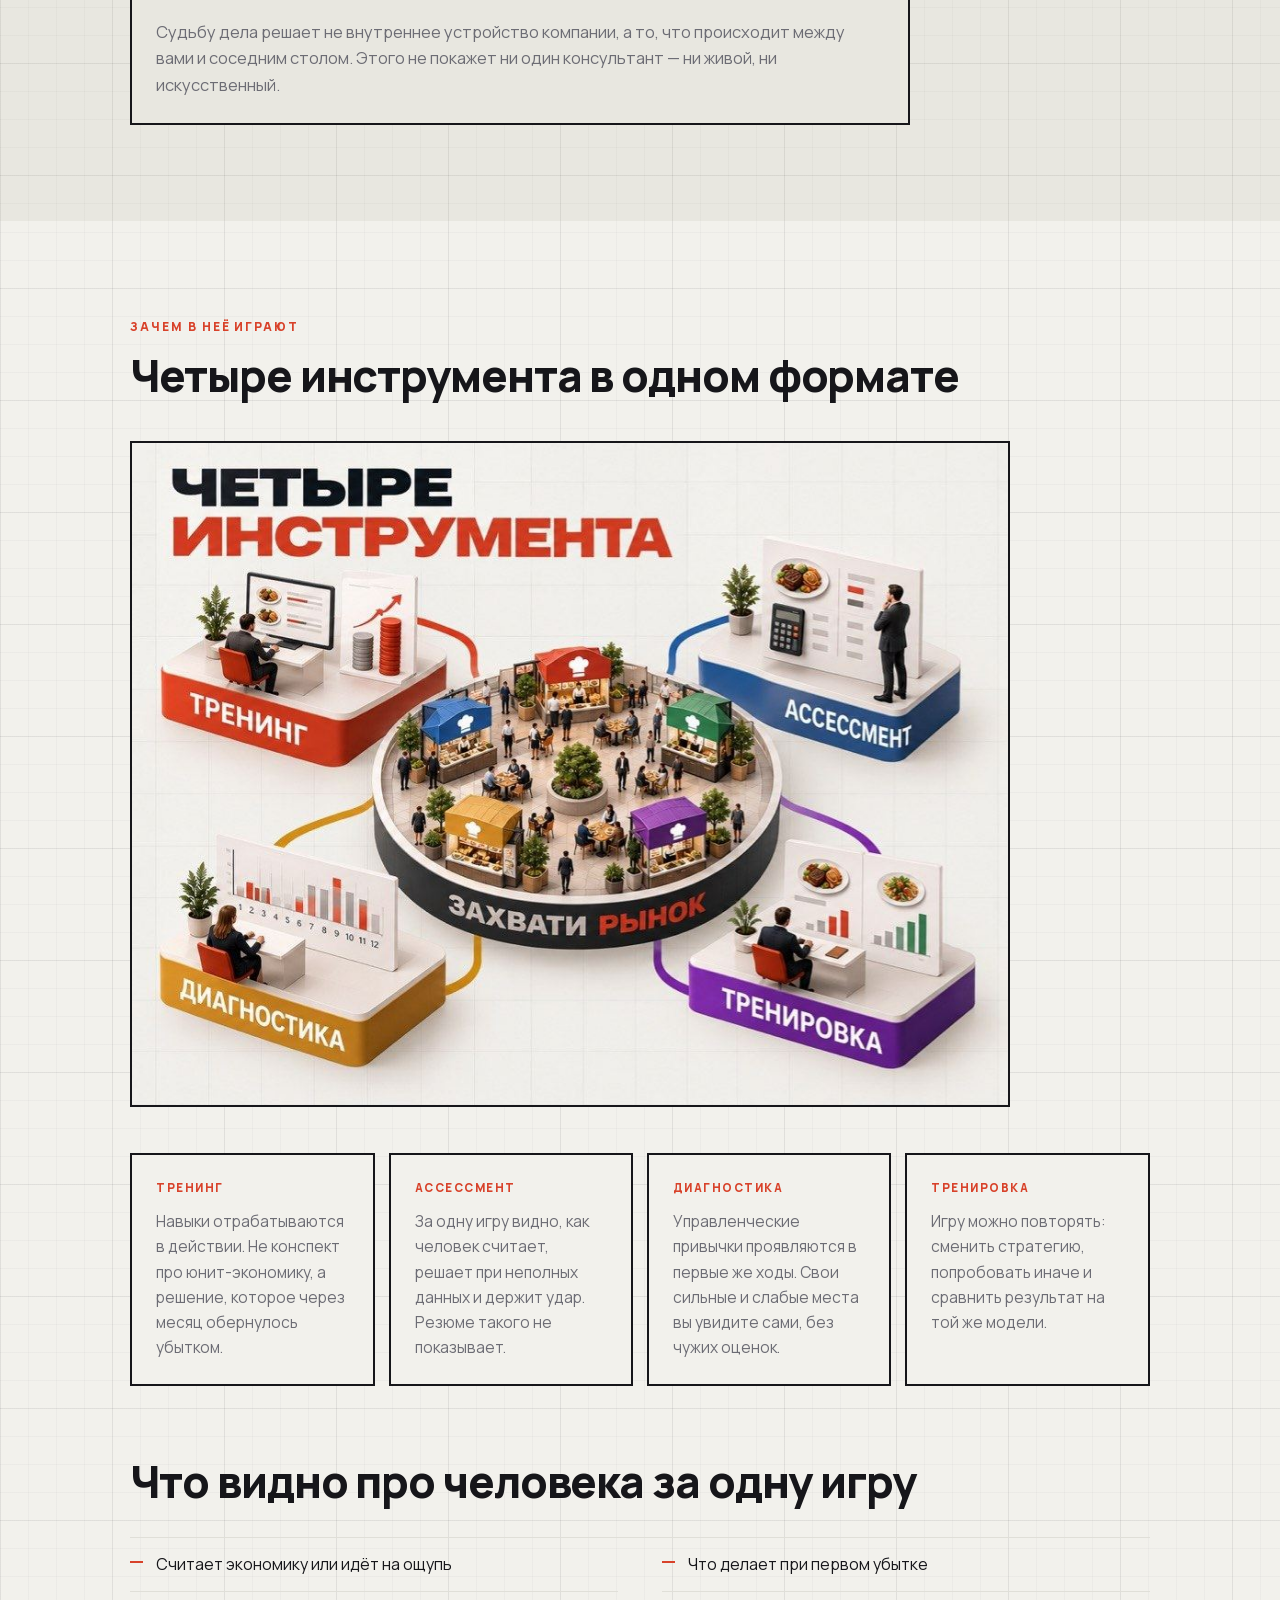
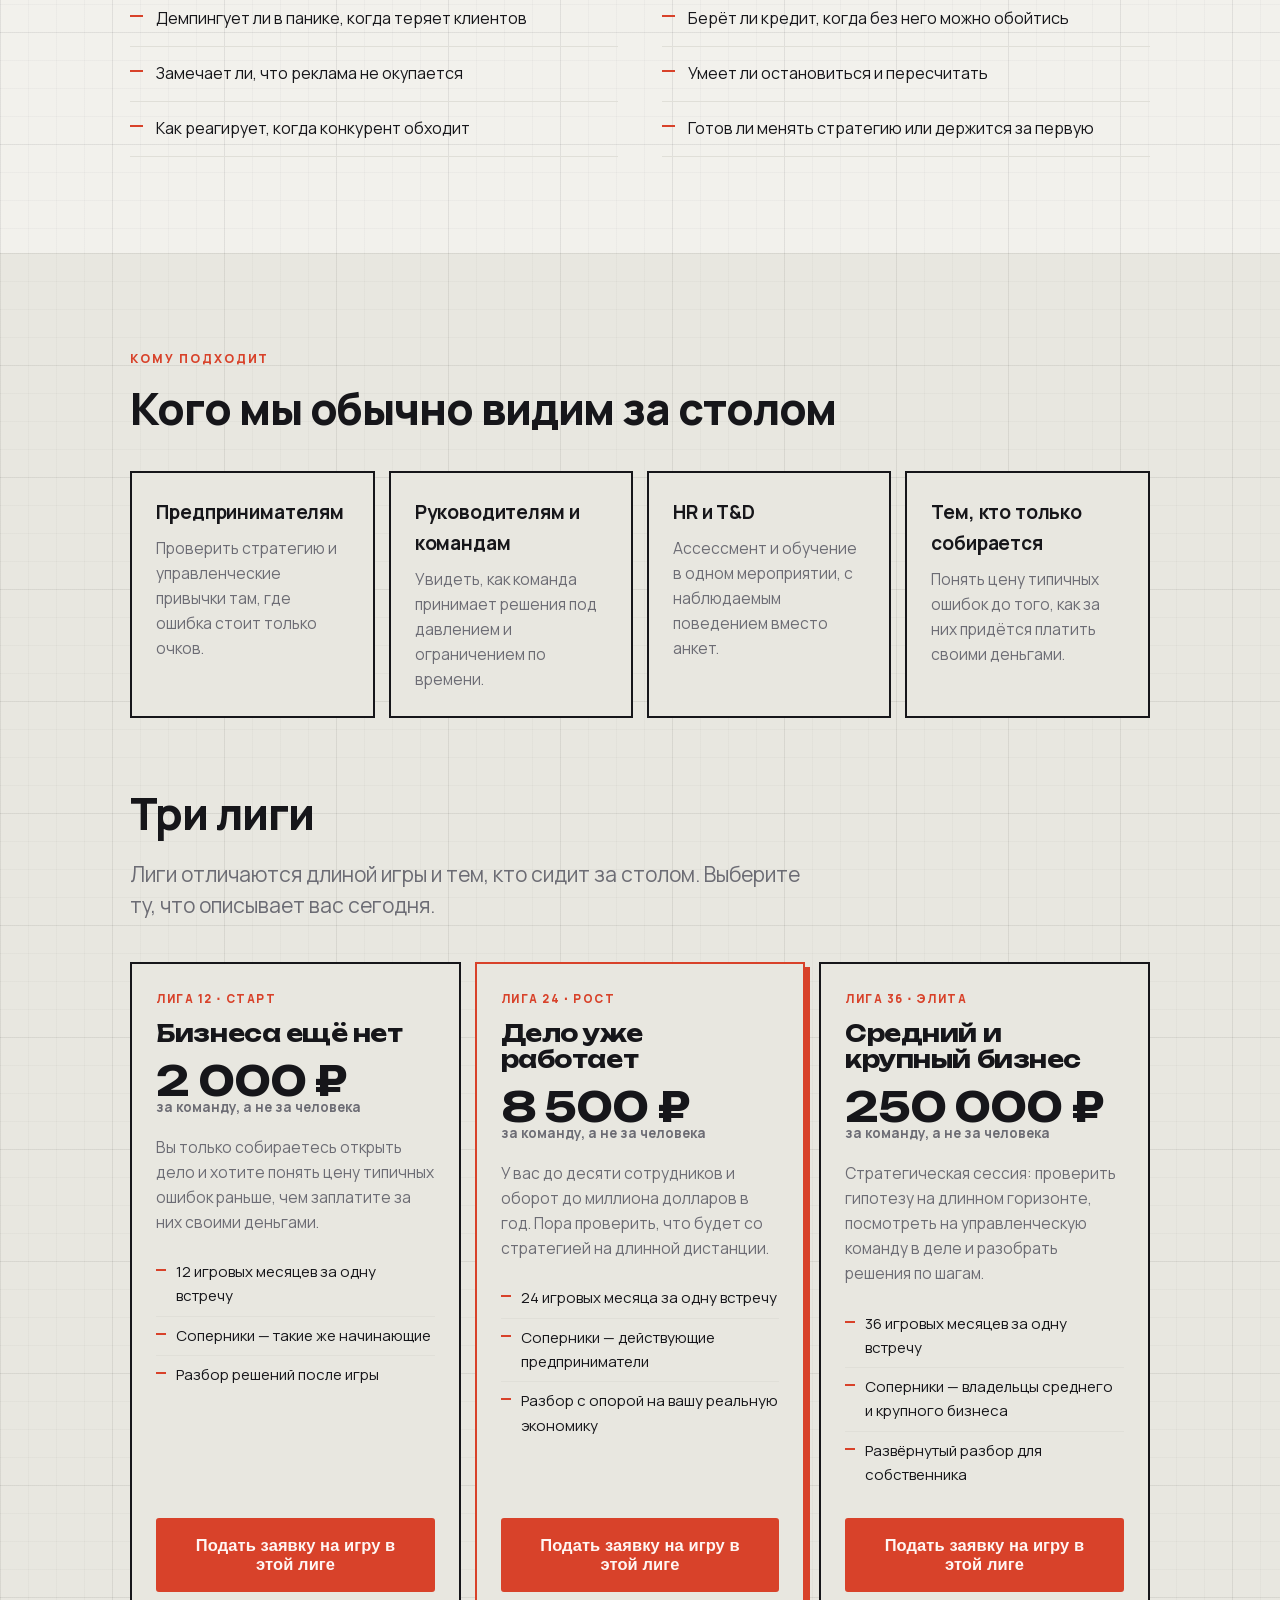
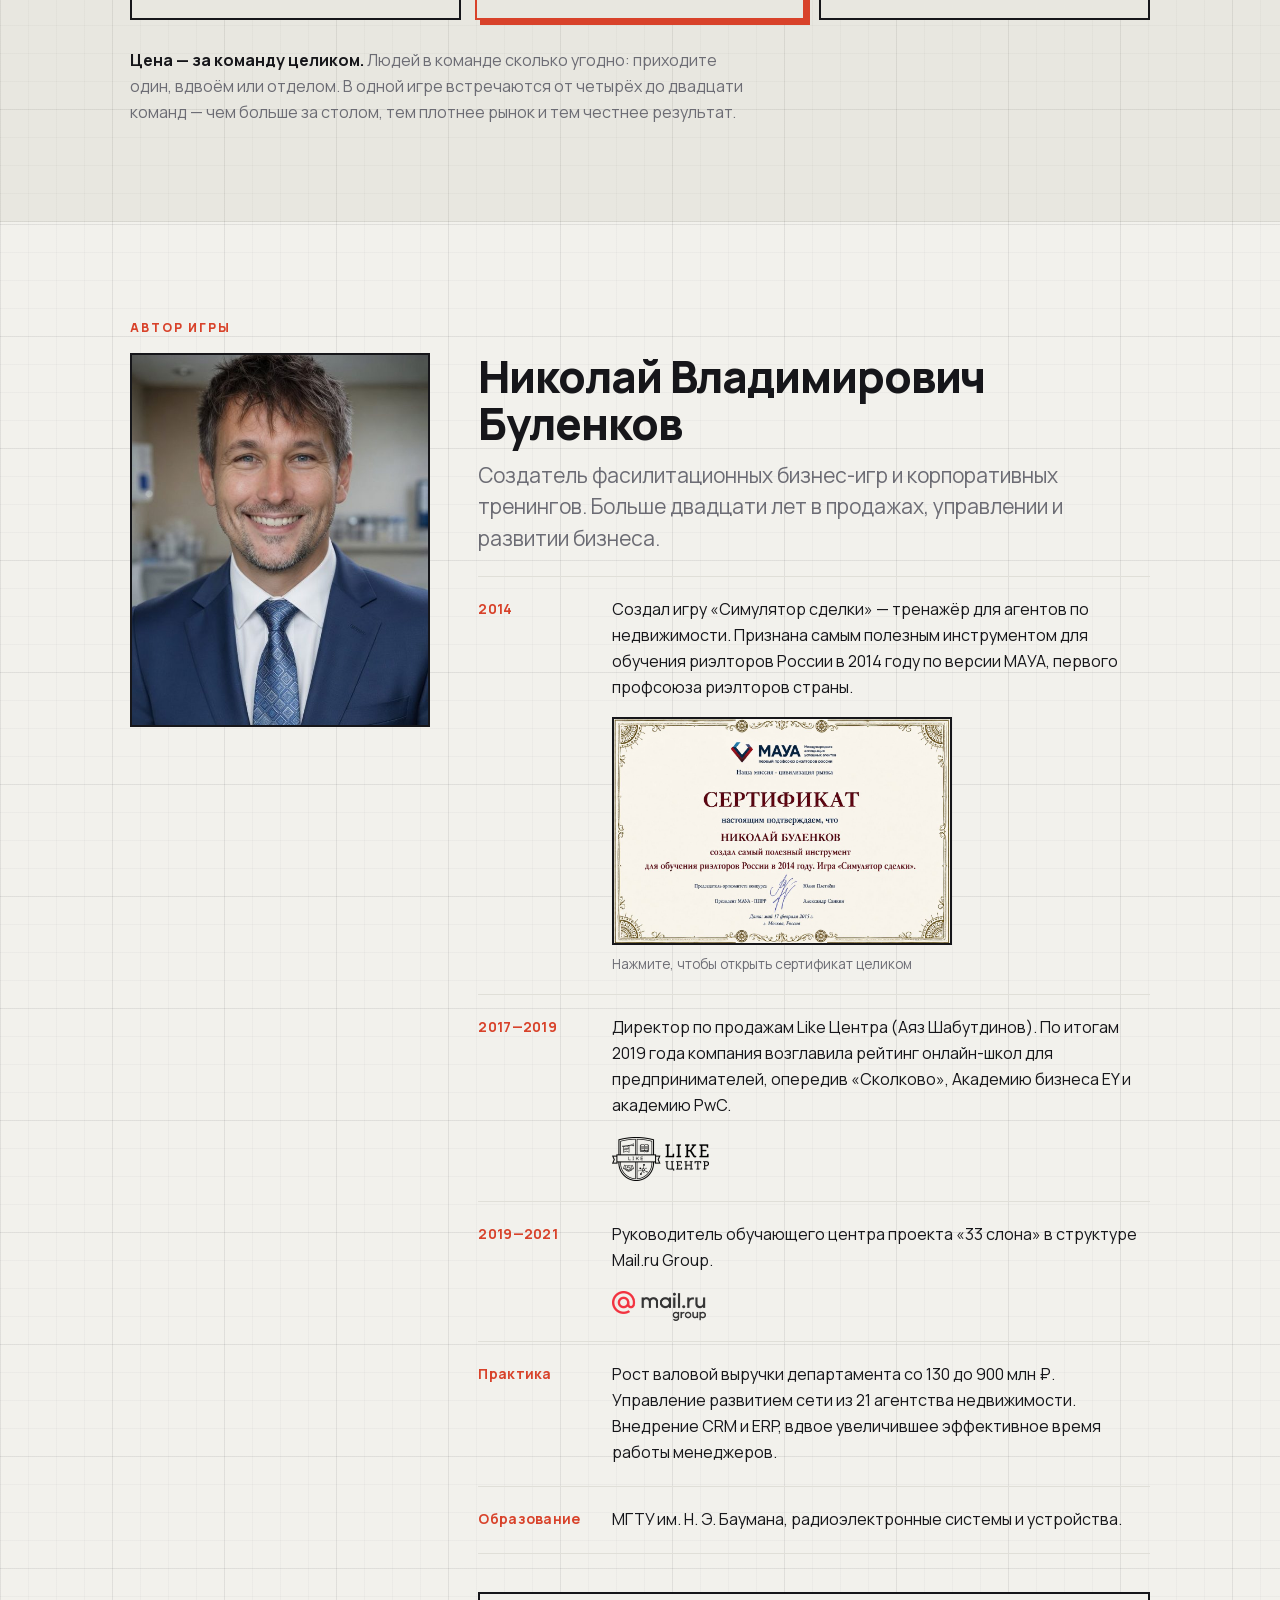
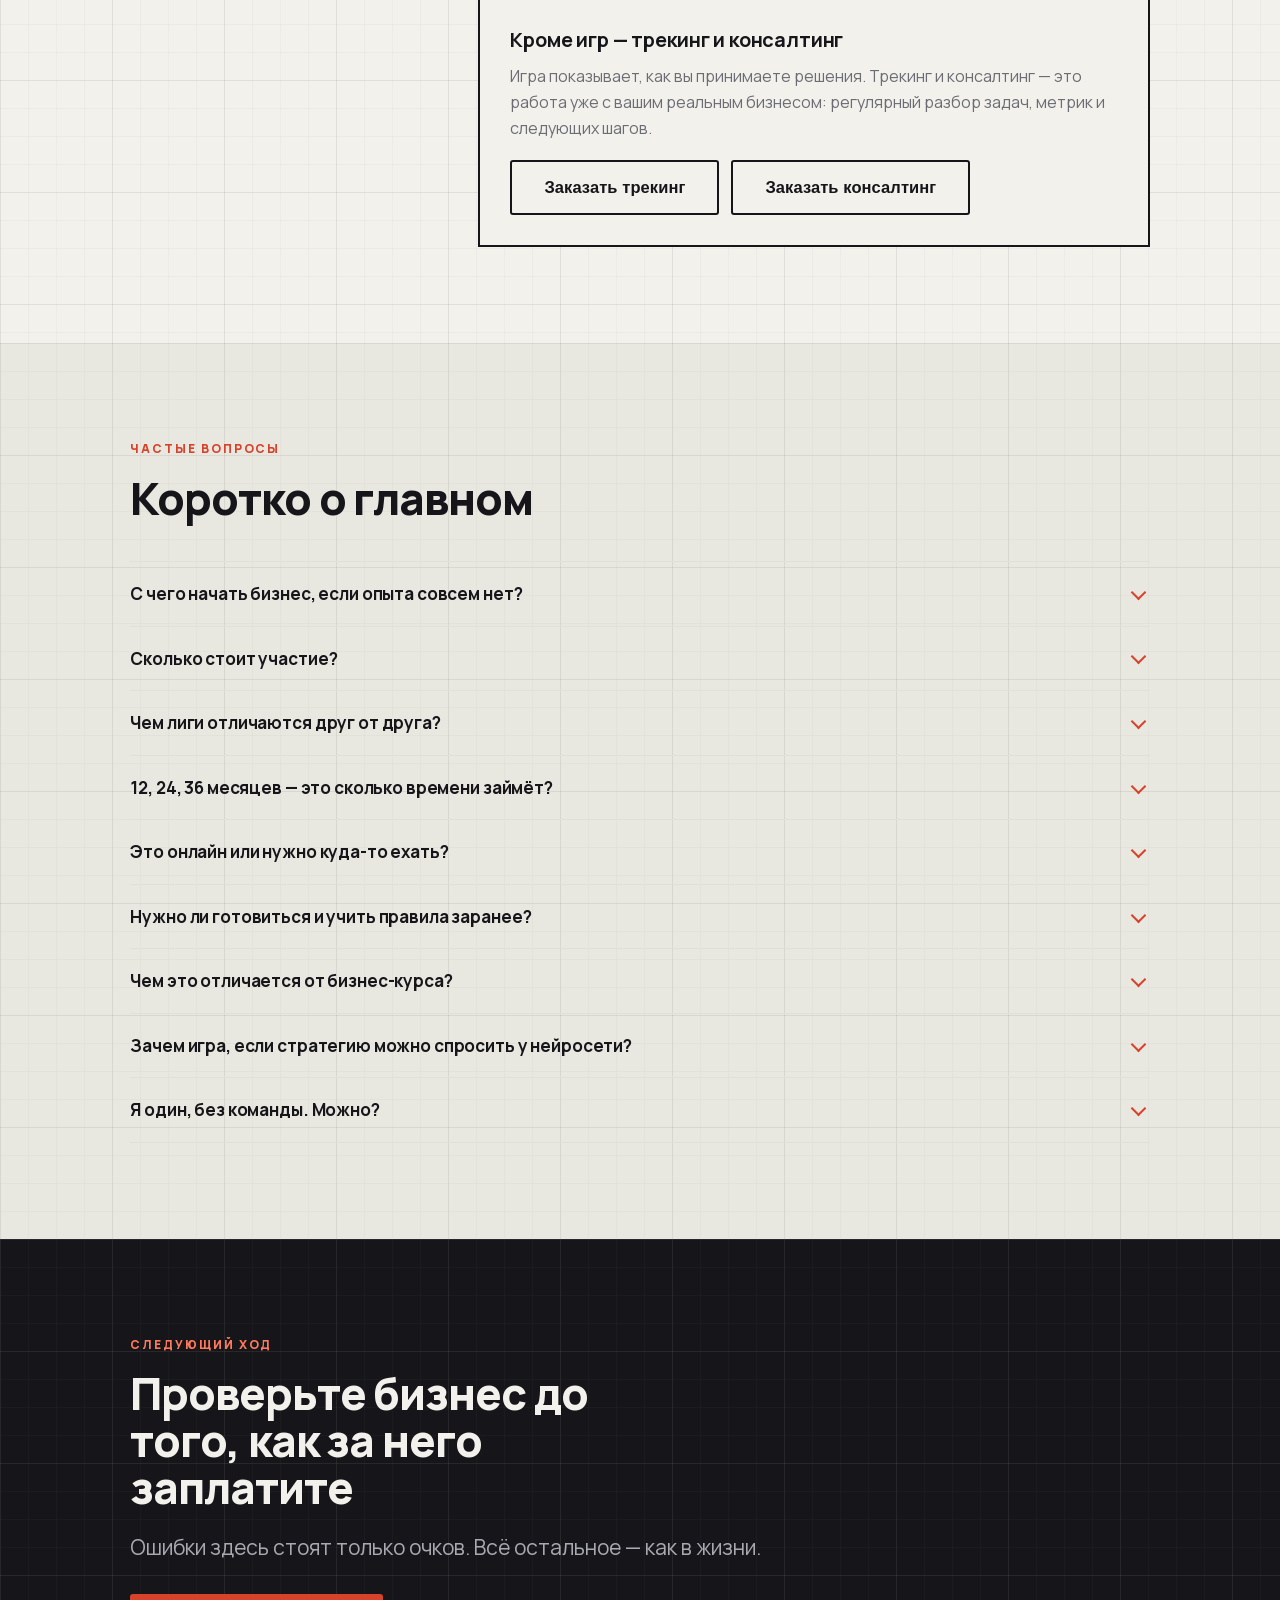
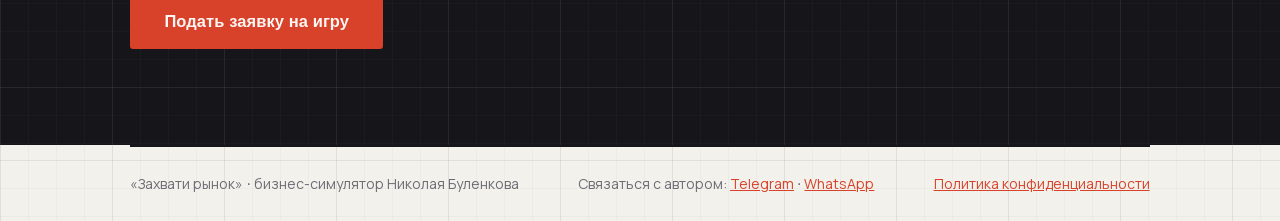
==== commit 0b08a34c: "Переименовать раздел про ход игры, убрав дублирование Надзаголовок «Как проходит игра» повторял заго" ====
--- a/index.html
+++ b/index.html
@@ -276,7 +276,7 @@
 <!-- КАК ПРОХОДИТ -->
 <section class="sect">
   <div class="wrap">
-    <span class="eyebrow">КАК ПРОХОДИТ ИГРА</span>
+    <span class="eyebrow">ЧТО ПРОИСХОДИТ ЗА ИГРОВЫМ СТОЛОМ&nbsp;/&nbsp;ЭКРАНОМ</span>
     <h2>Правила осваиваются по ходу.<br>Ровно как в реальном бизнесе.</h2>
     <figure class="figure" style="margin-bottom:clamp(30px,4.5vw,46px)"><img src="format.jpg" width="1150" height="647" alt="Формат игры: от 4 до 20 участников, игровой год из двенадцати месяцев, ход три-пять минут, онлайн или офлайн" loading="lazy"></figure>
     <div class="steps">
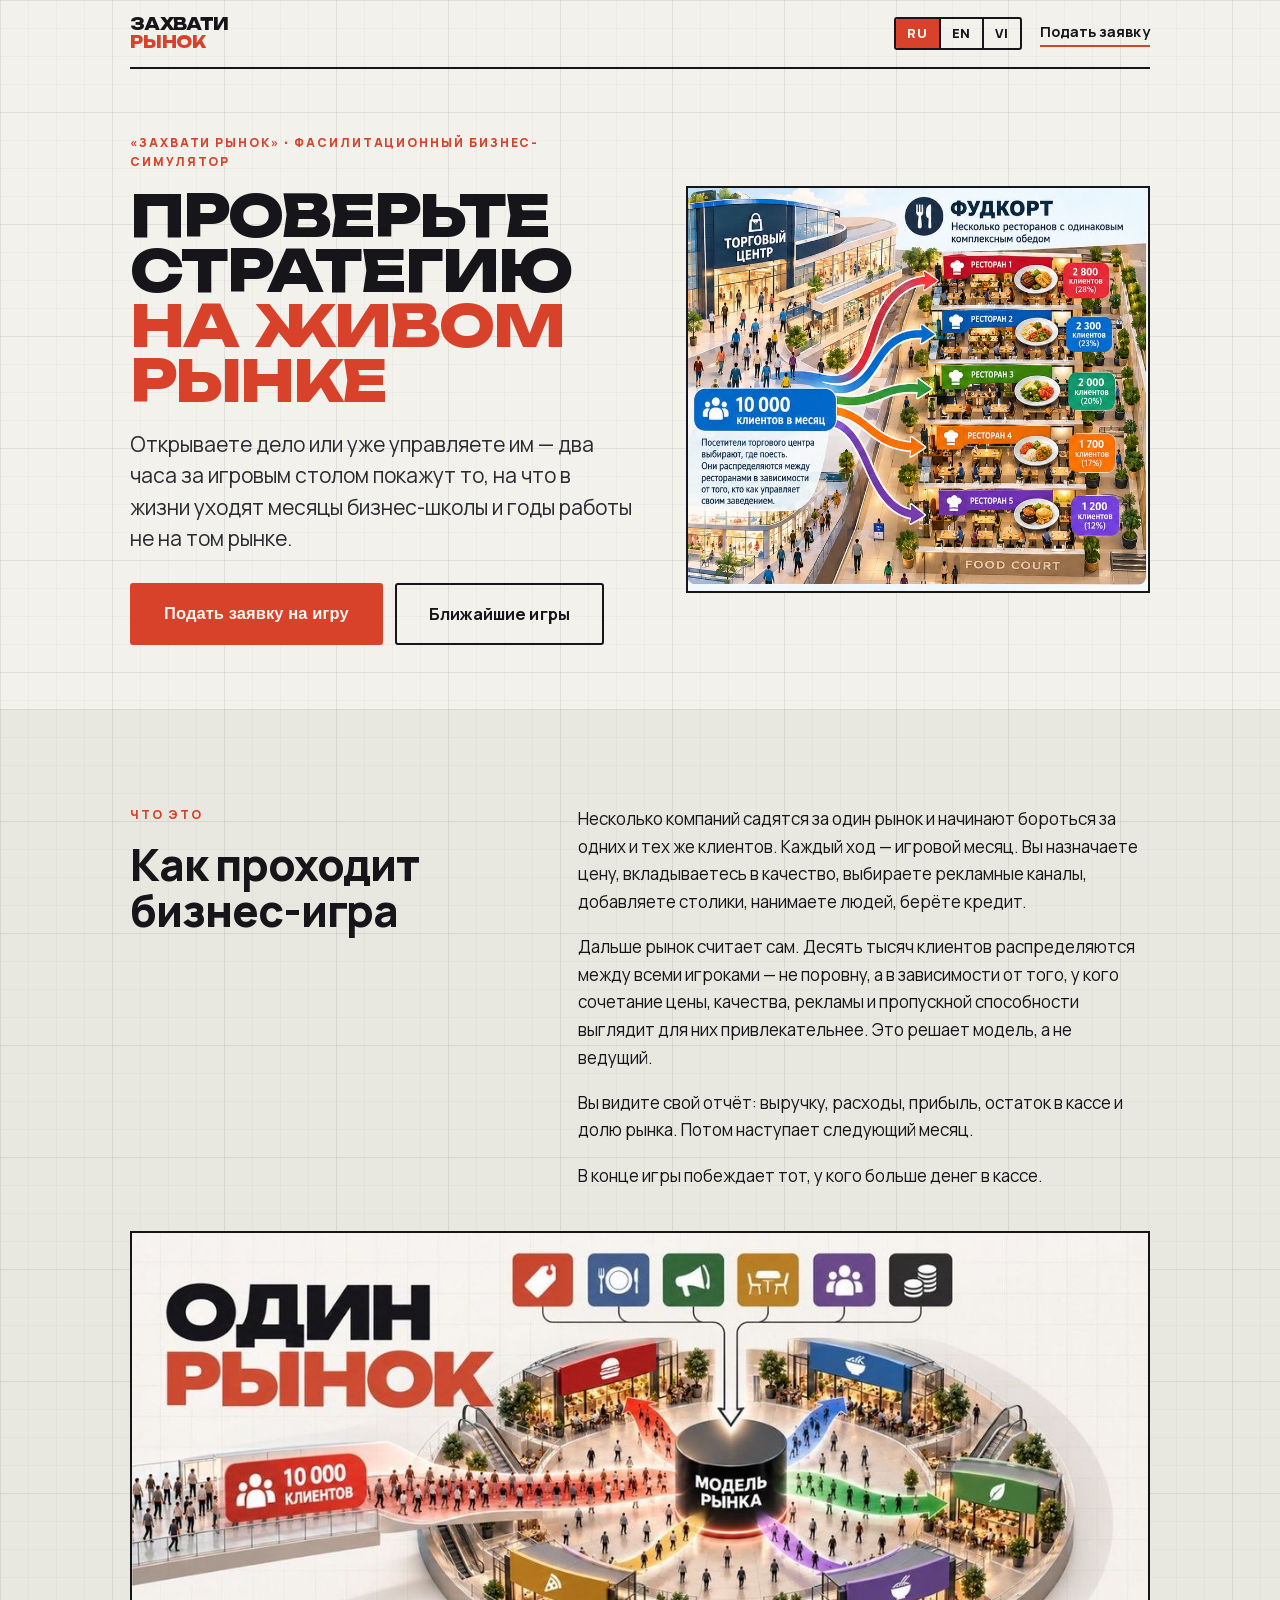
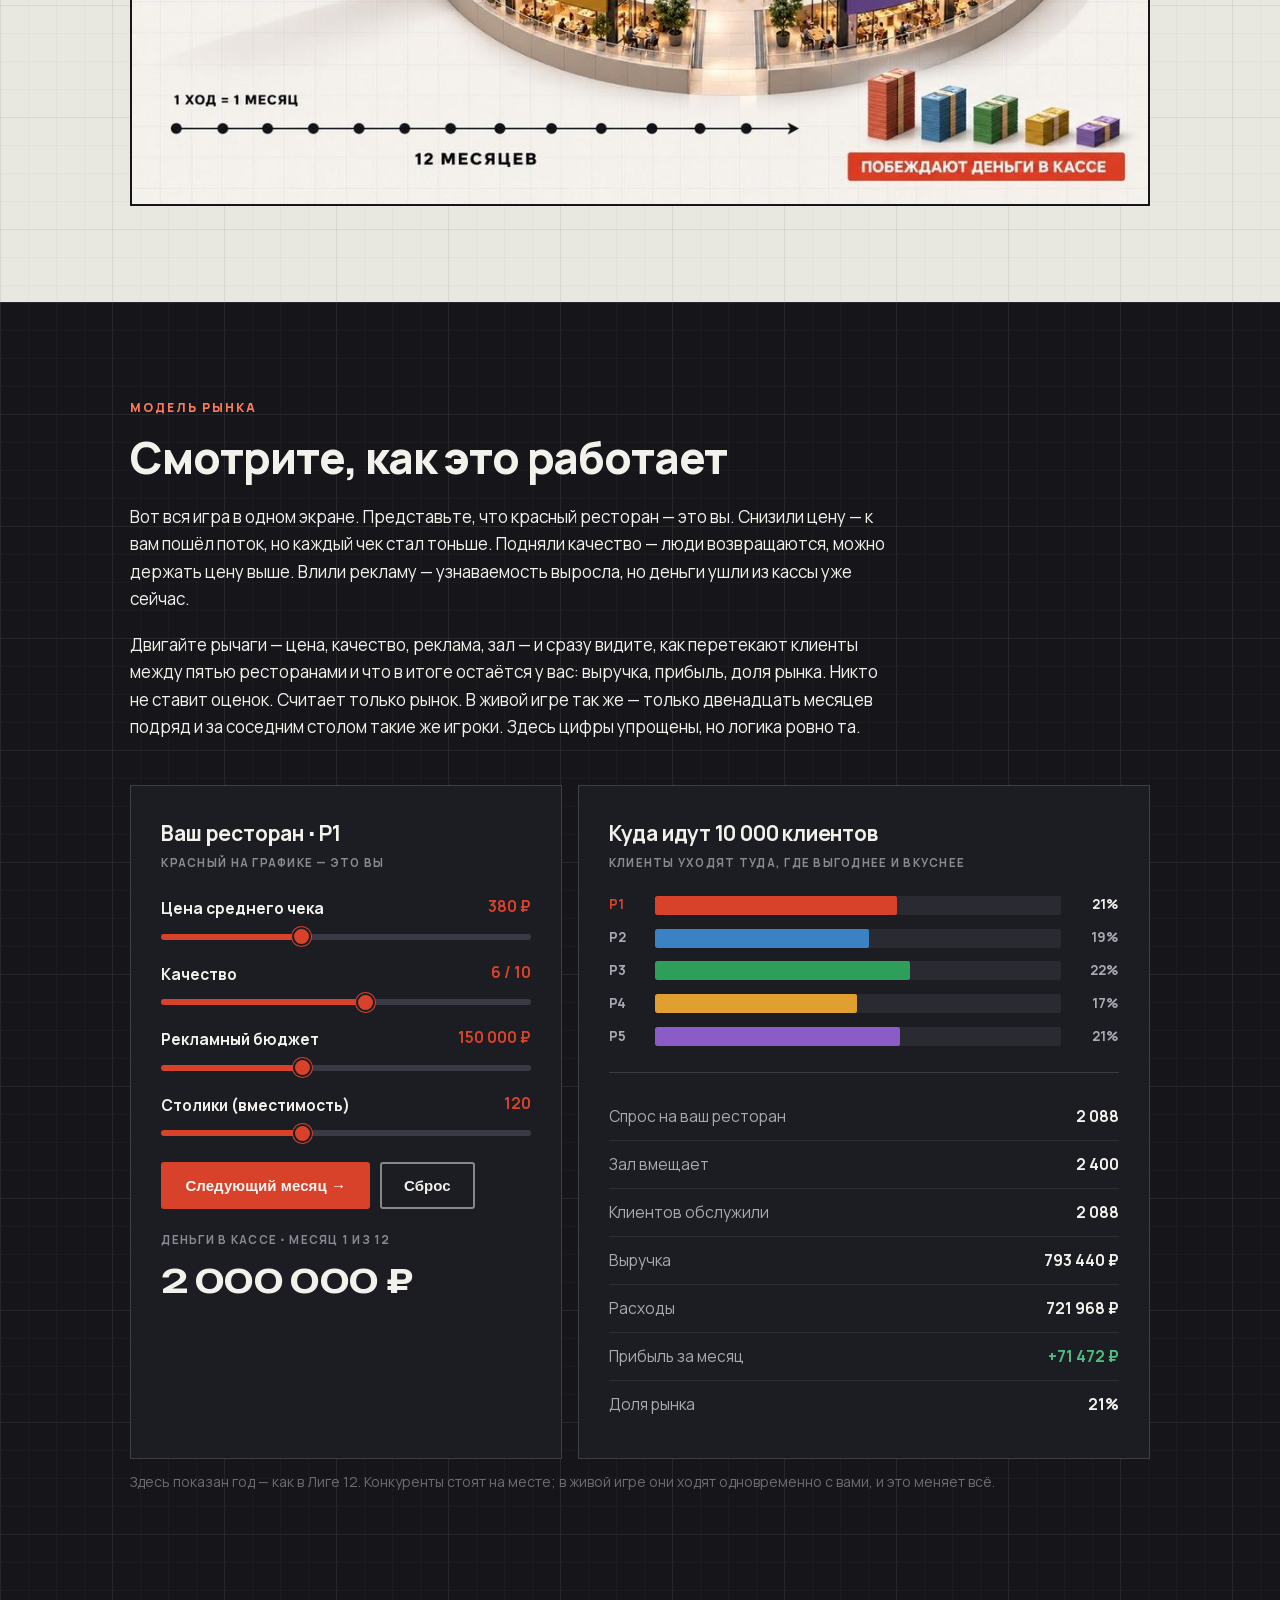
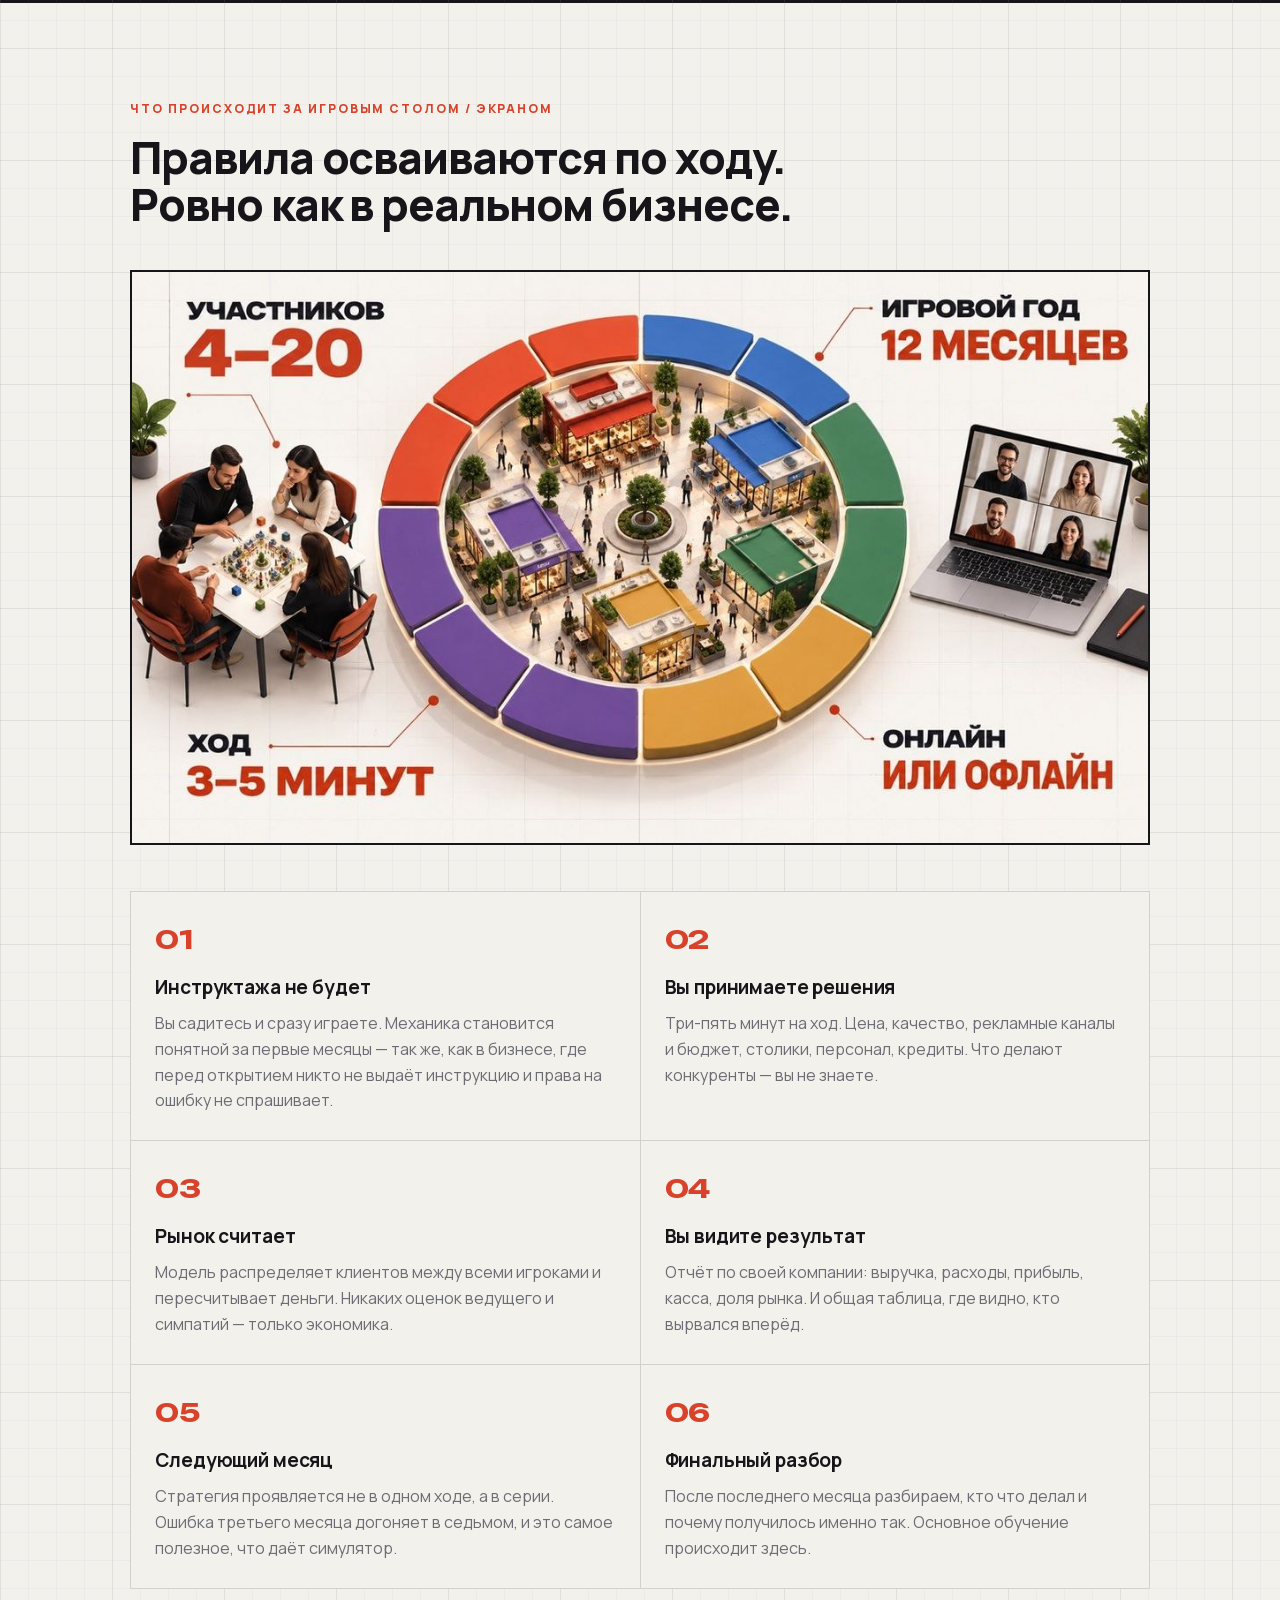
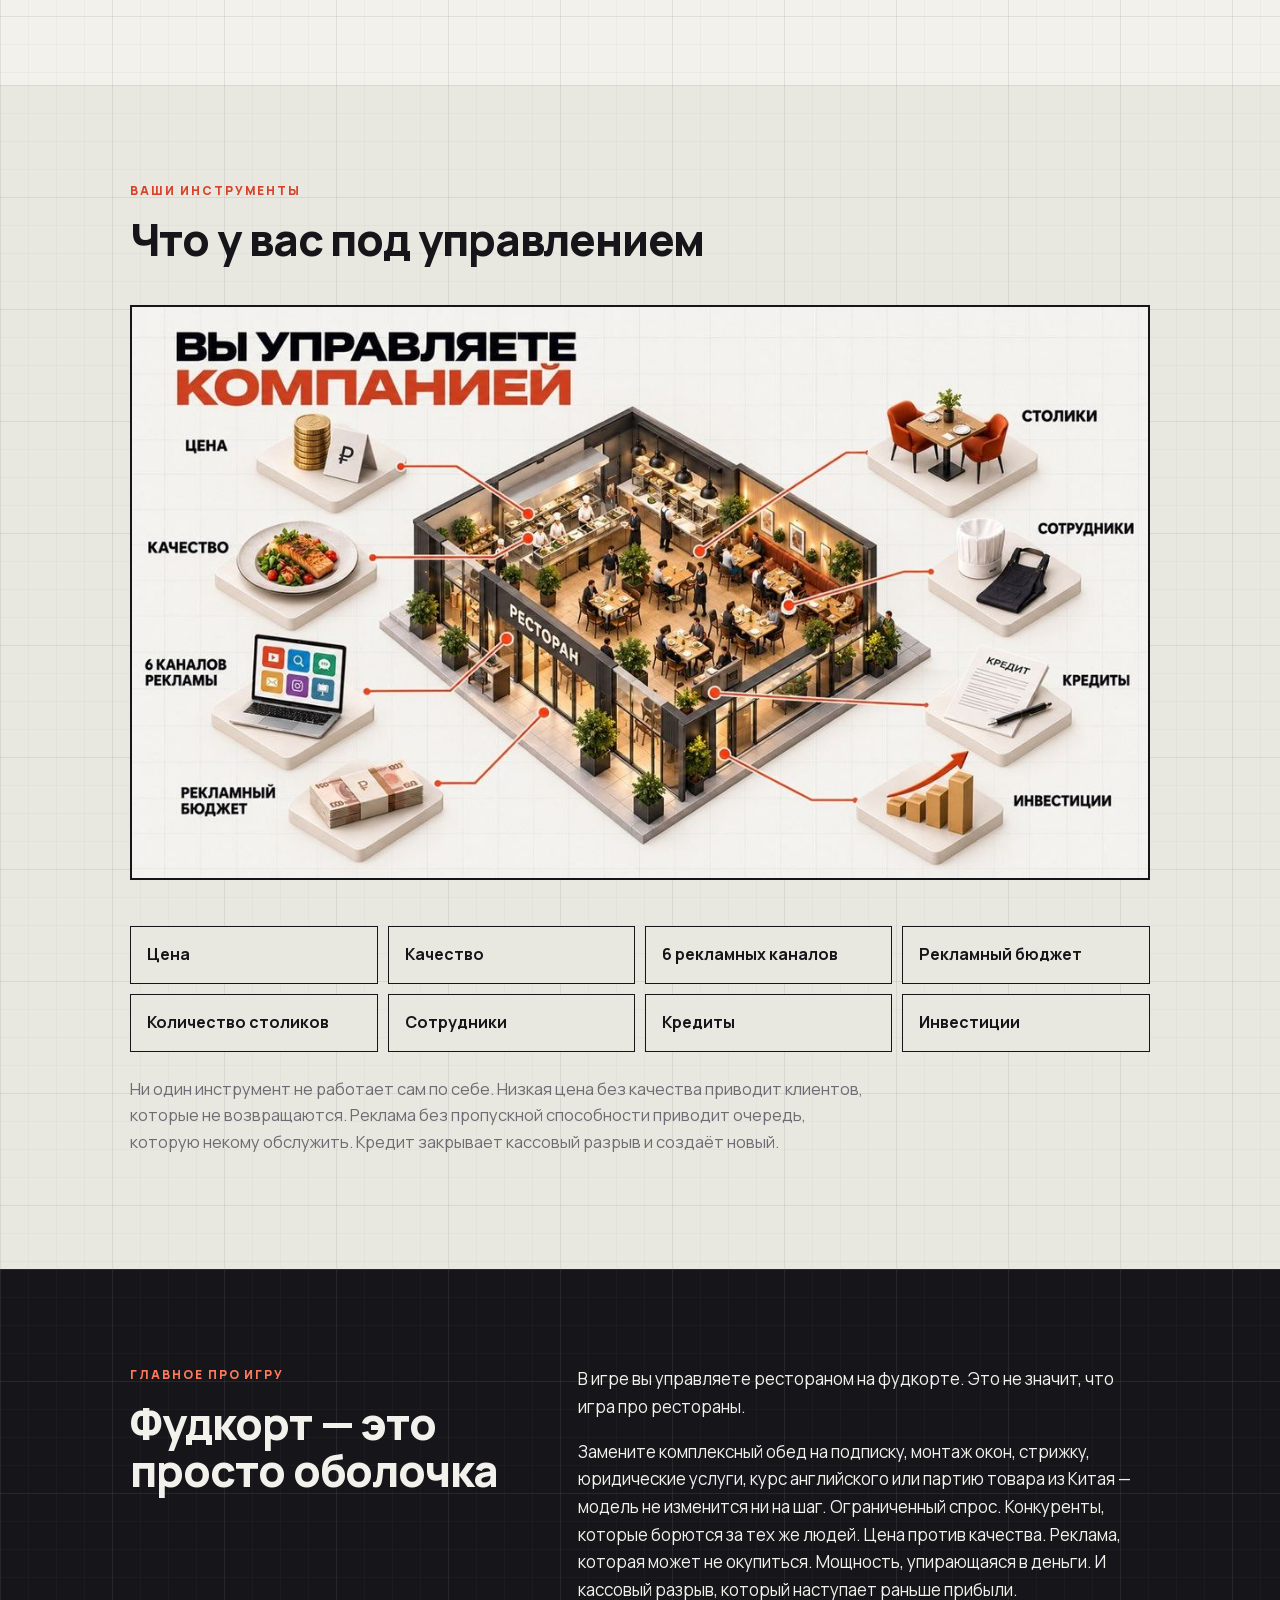
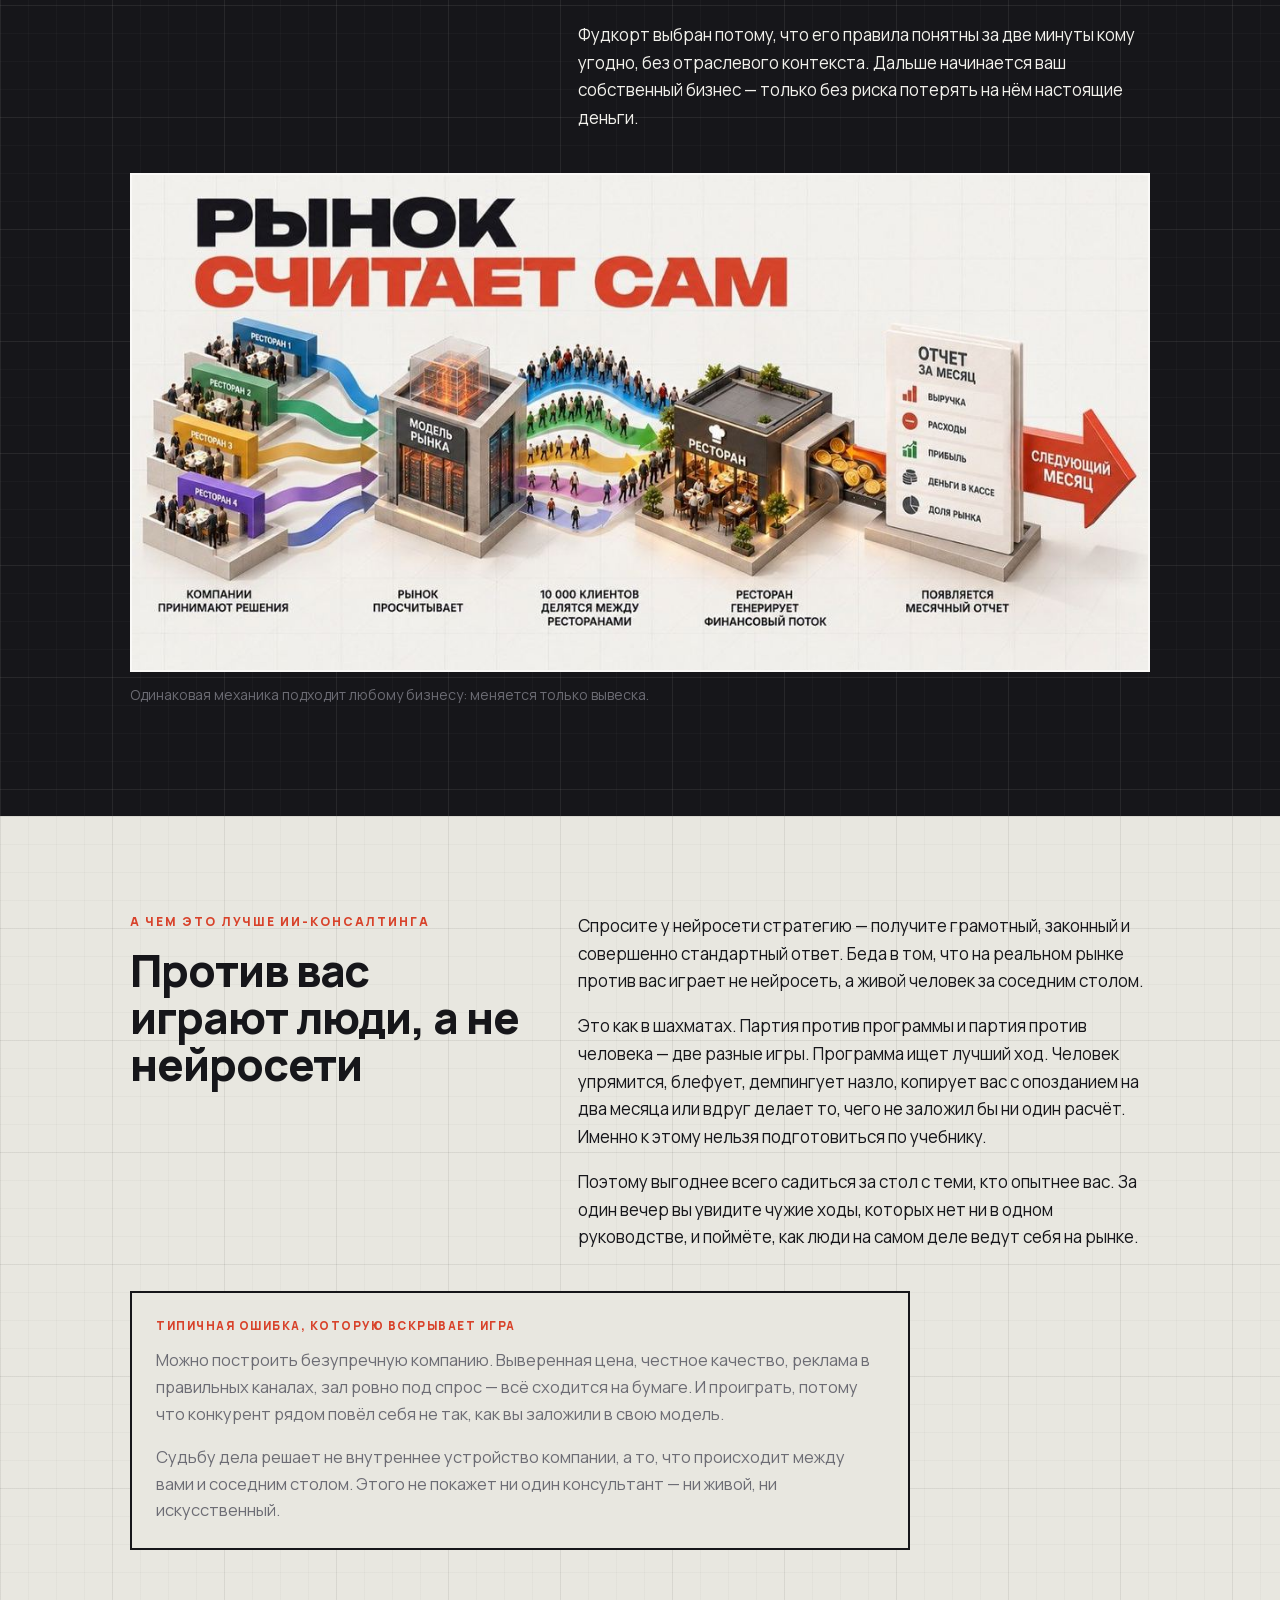
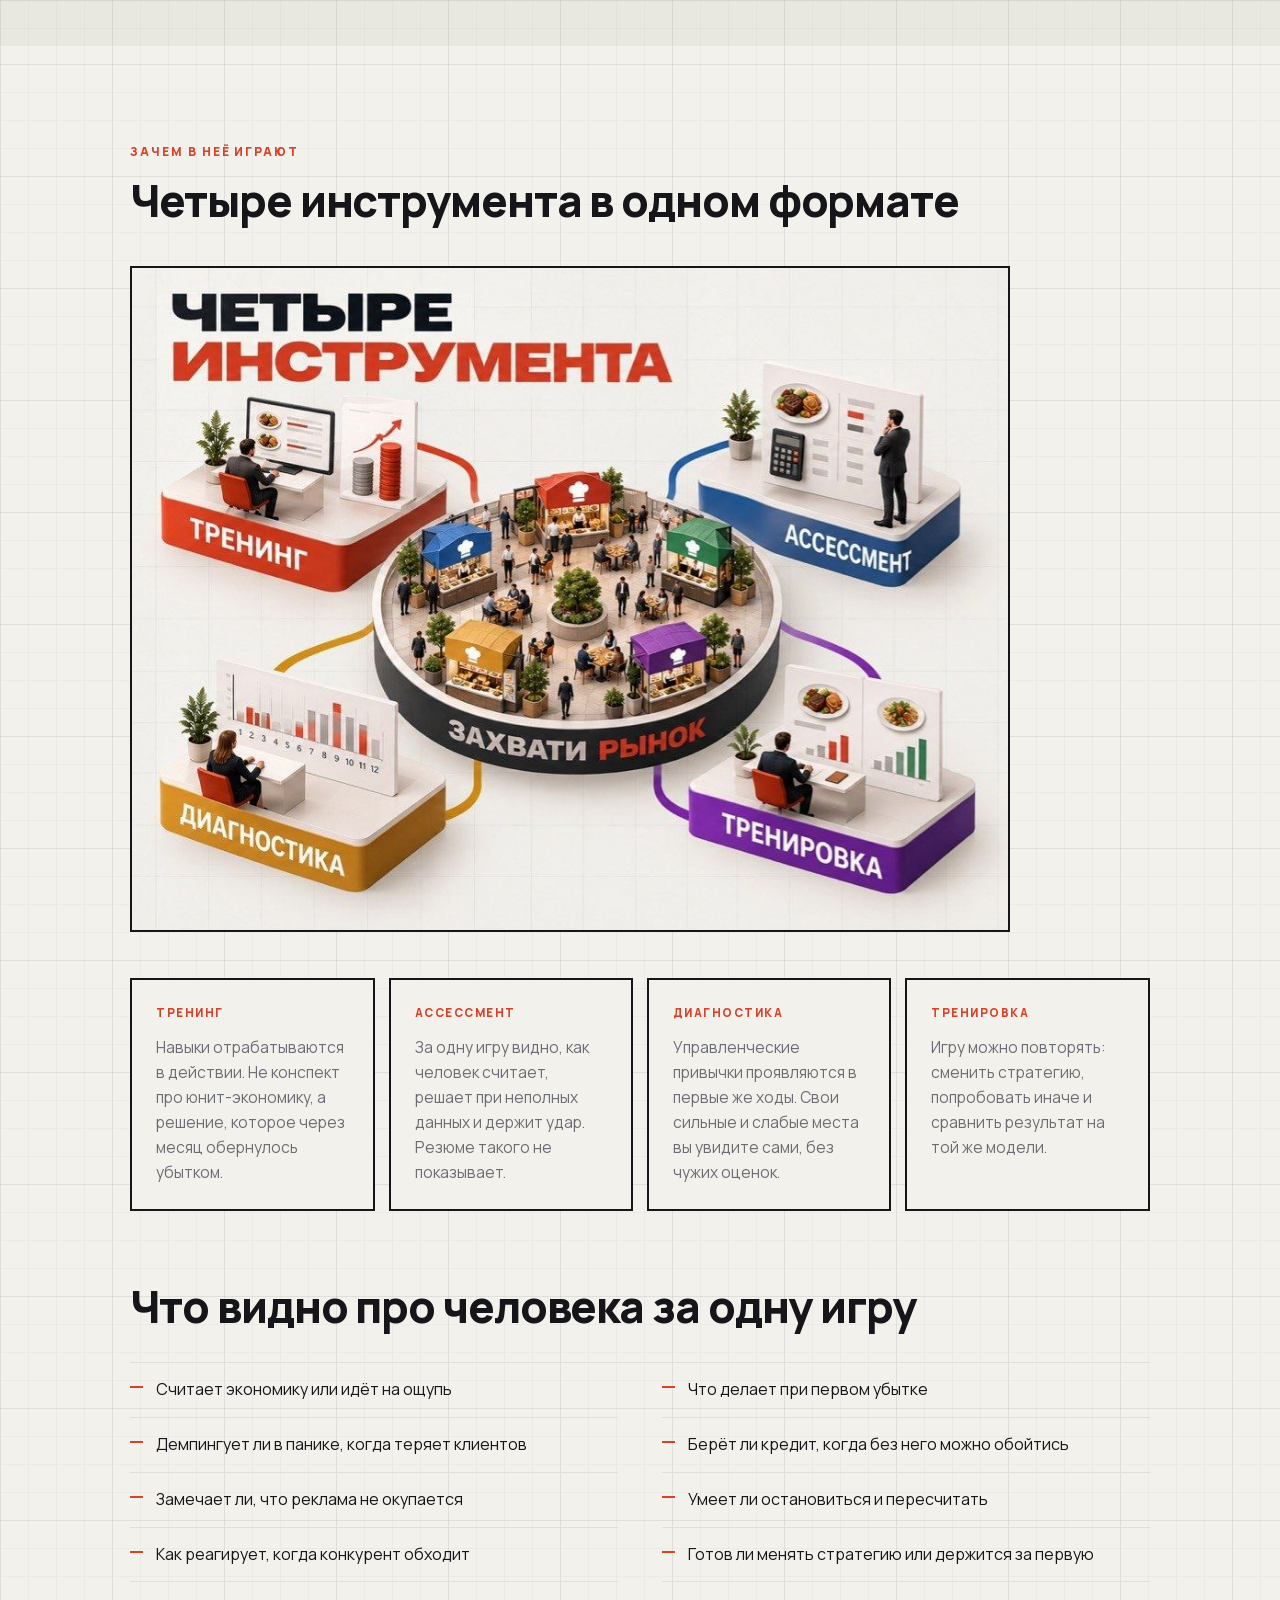
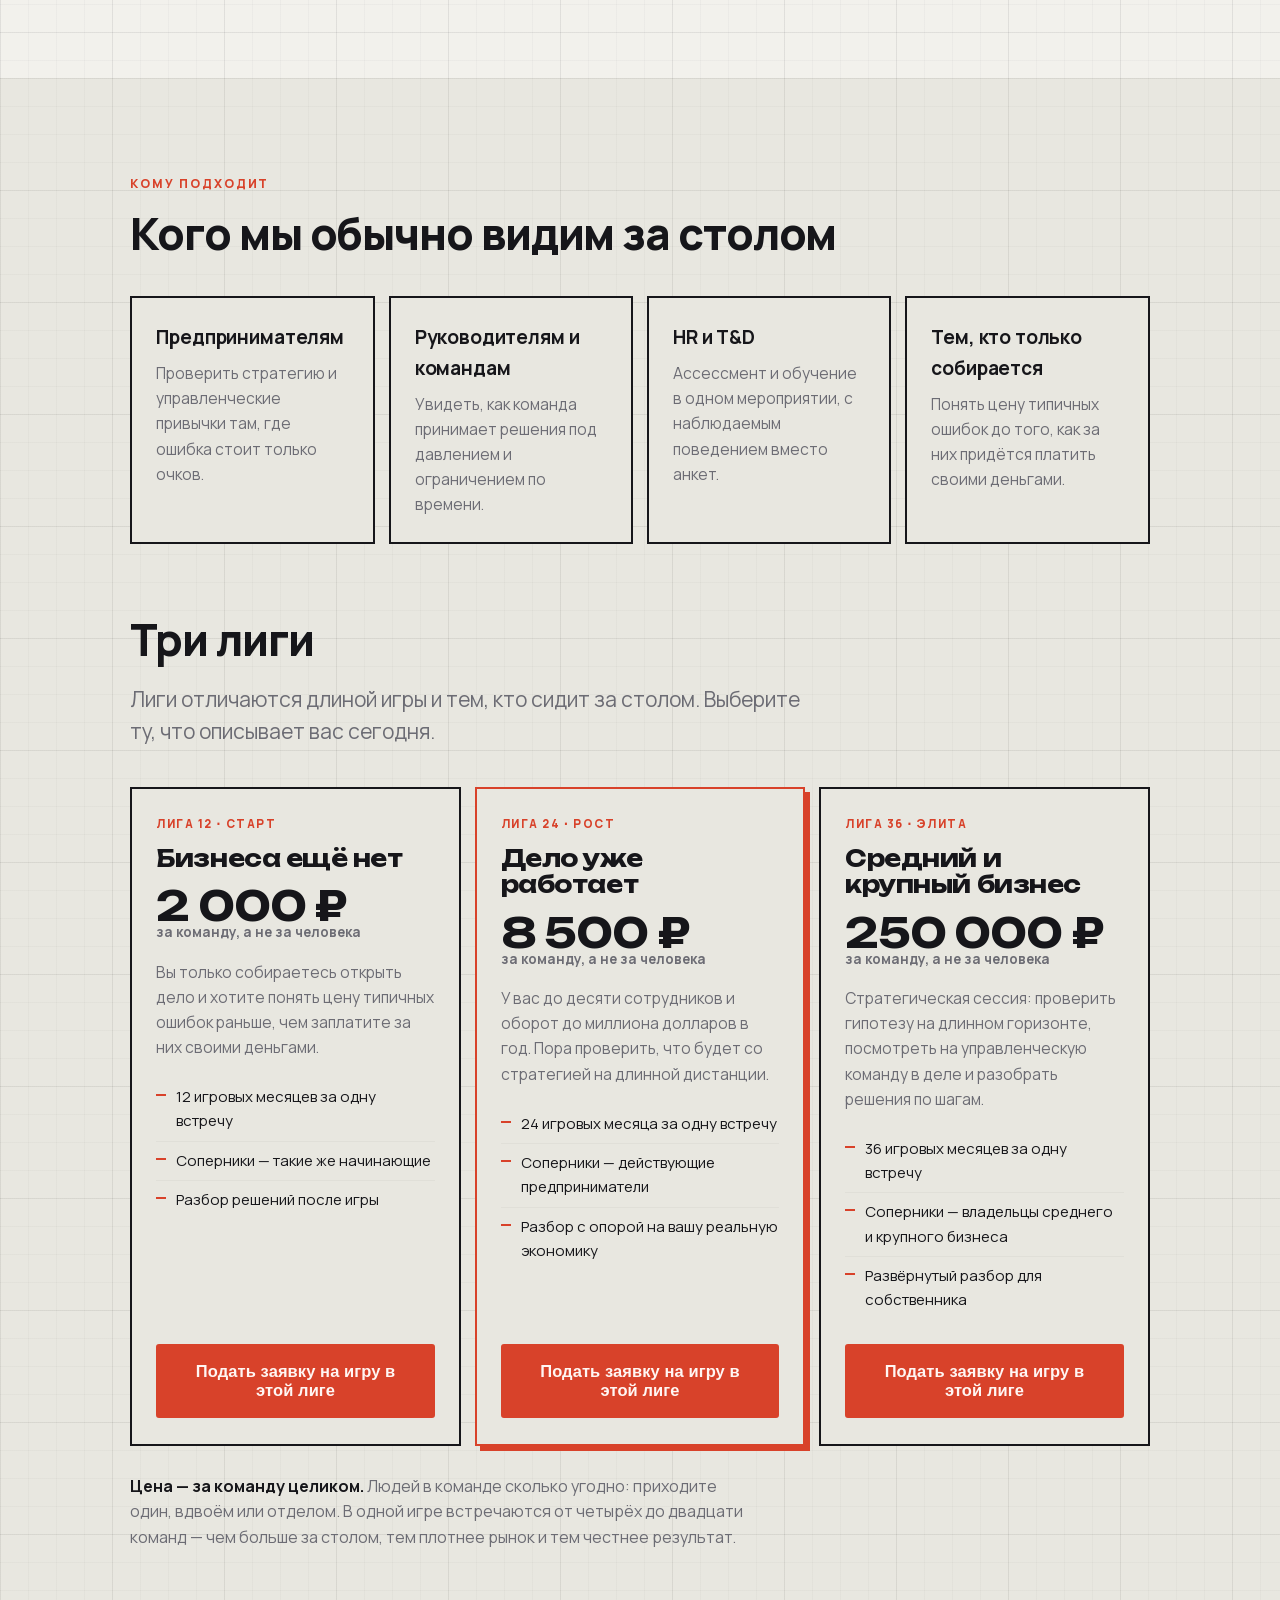
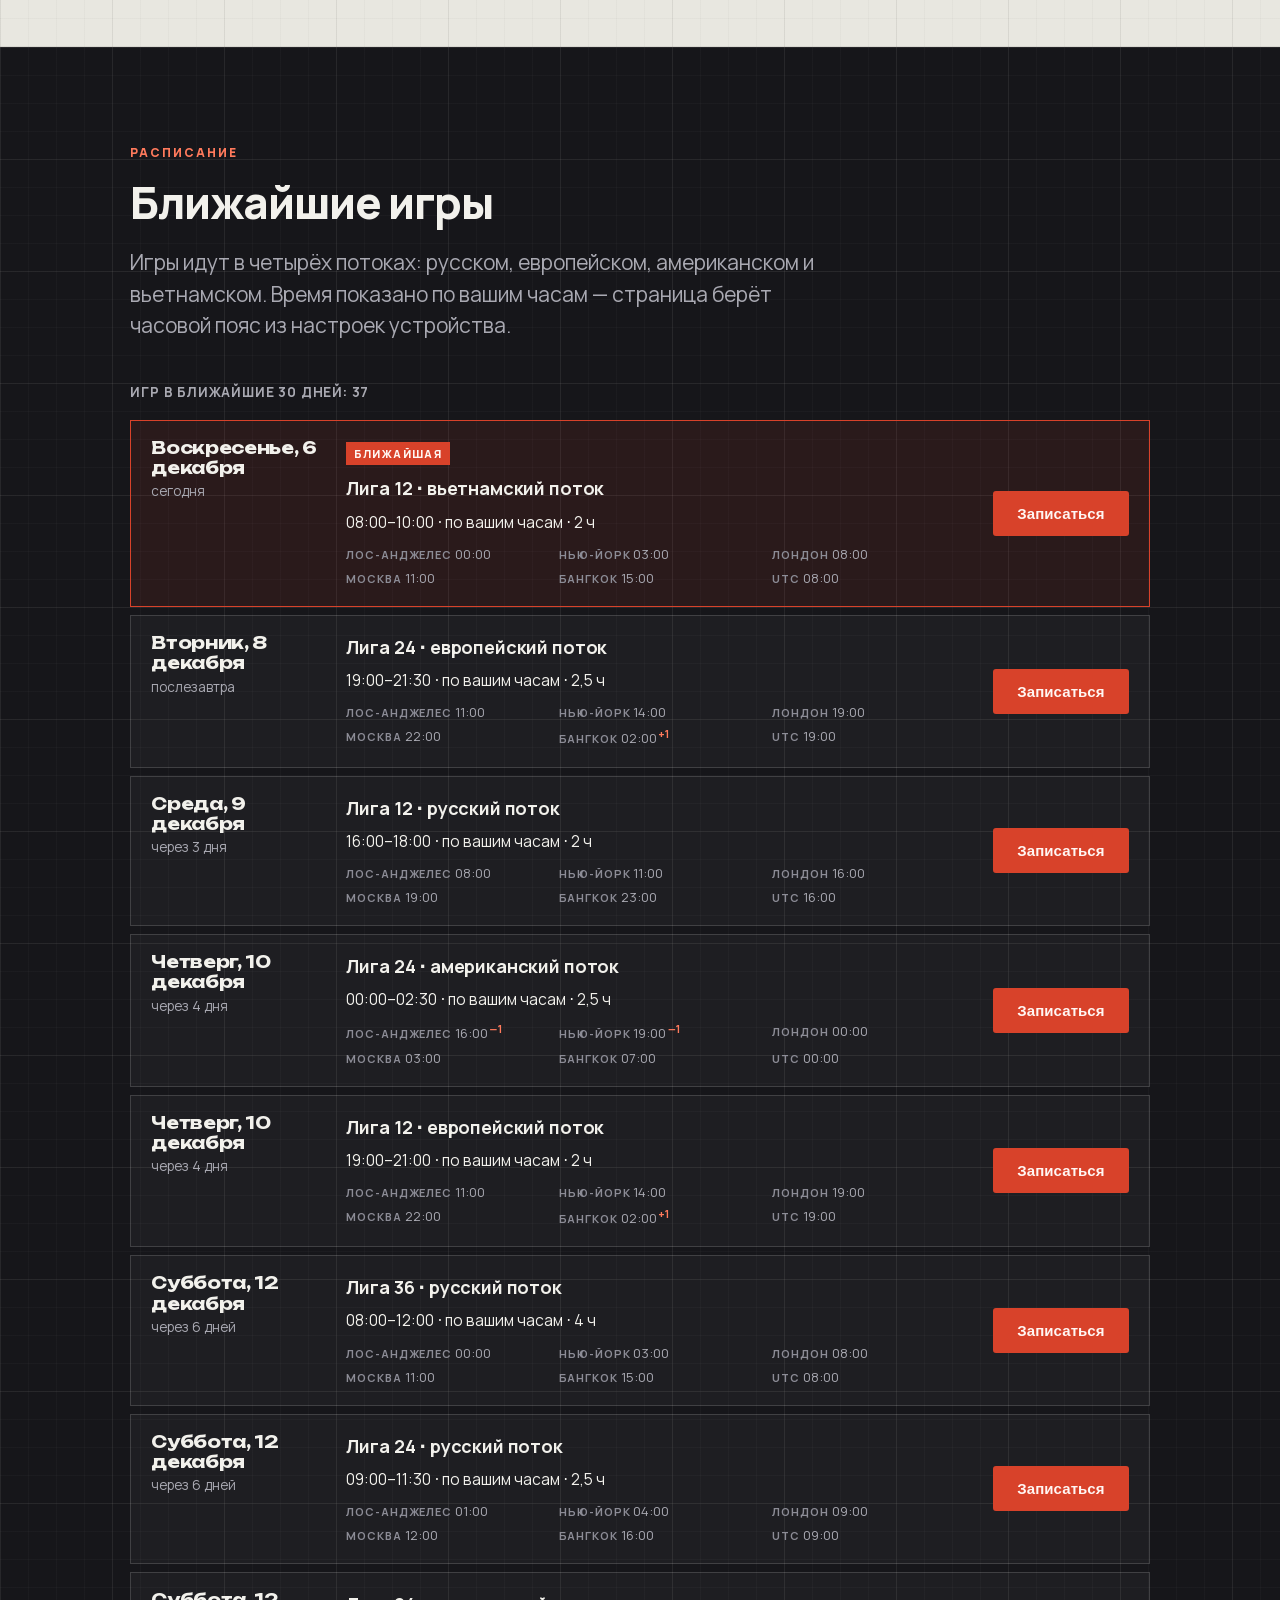
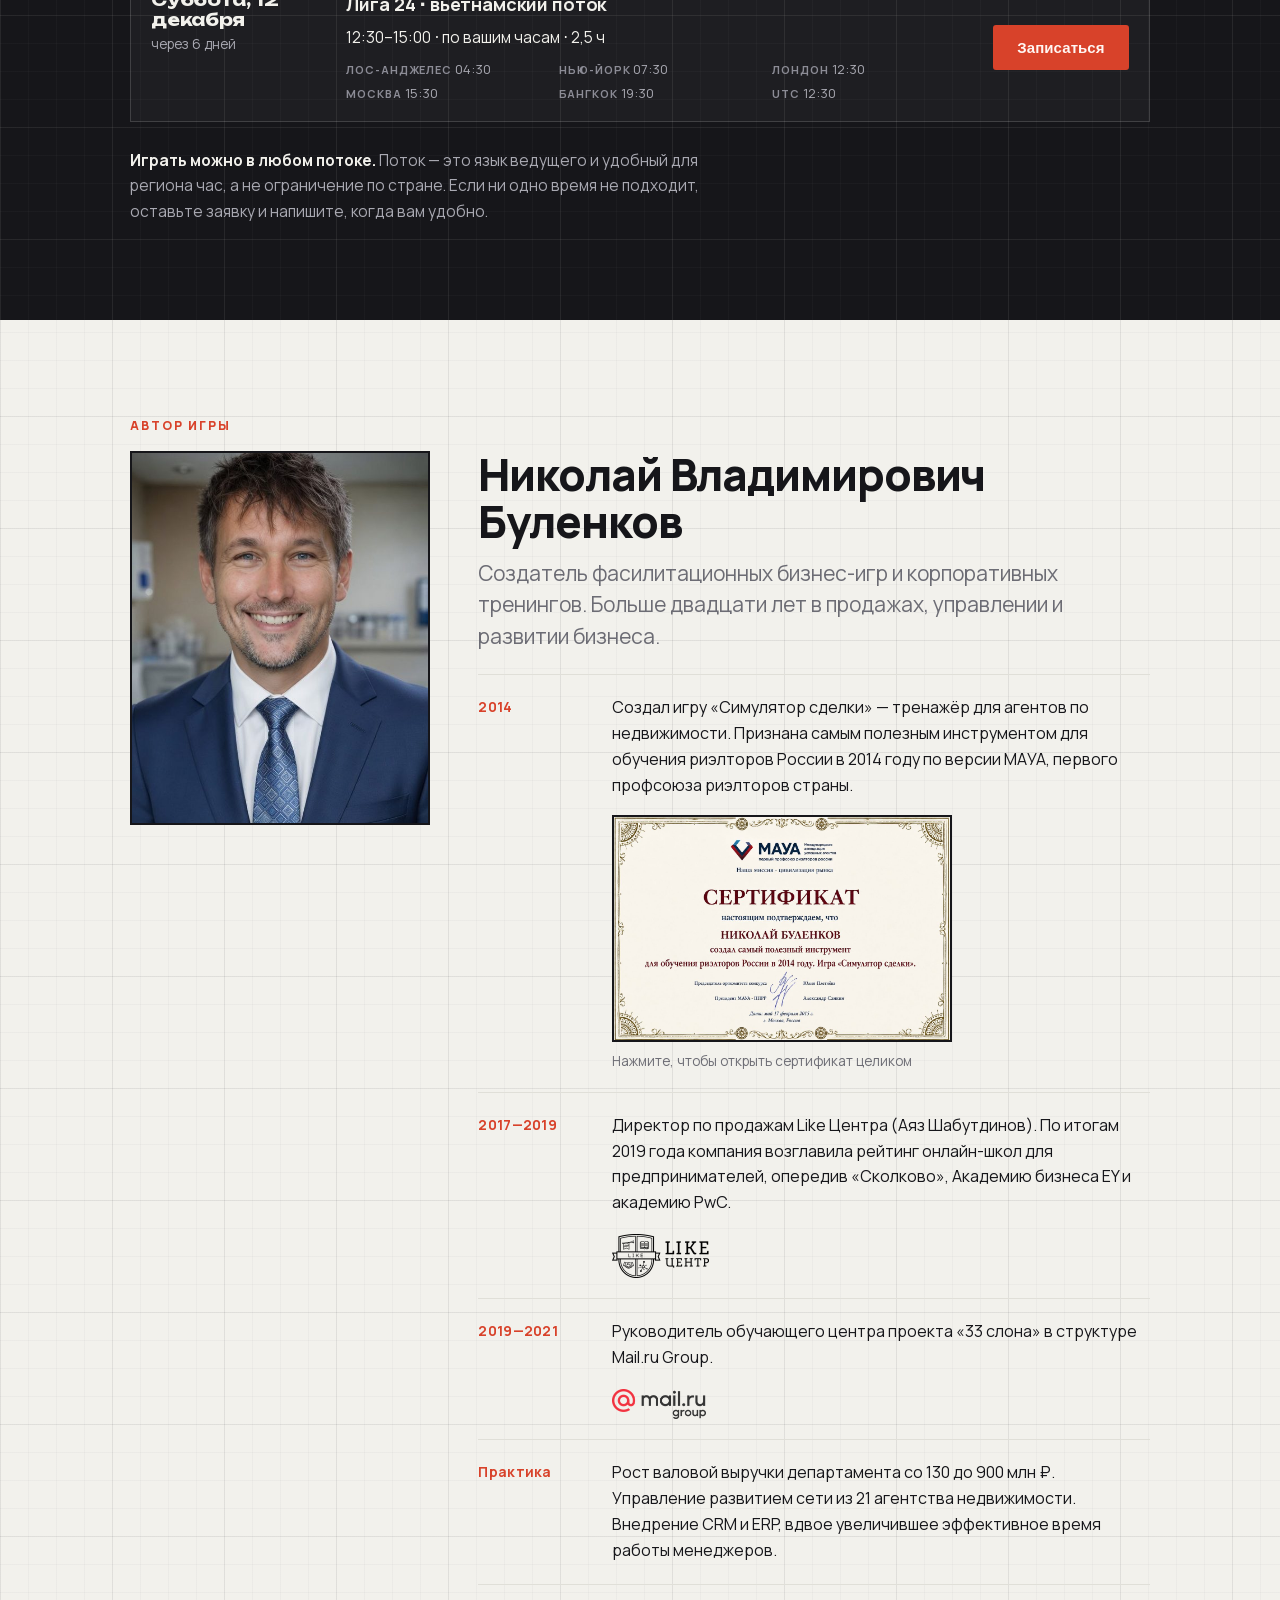
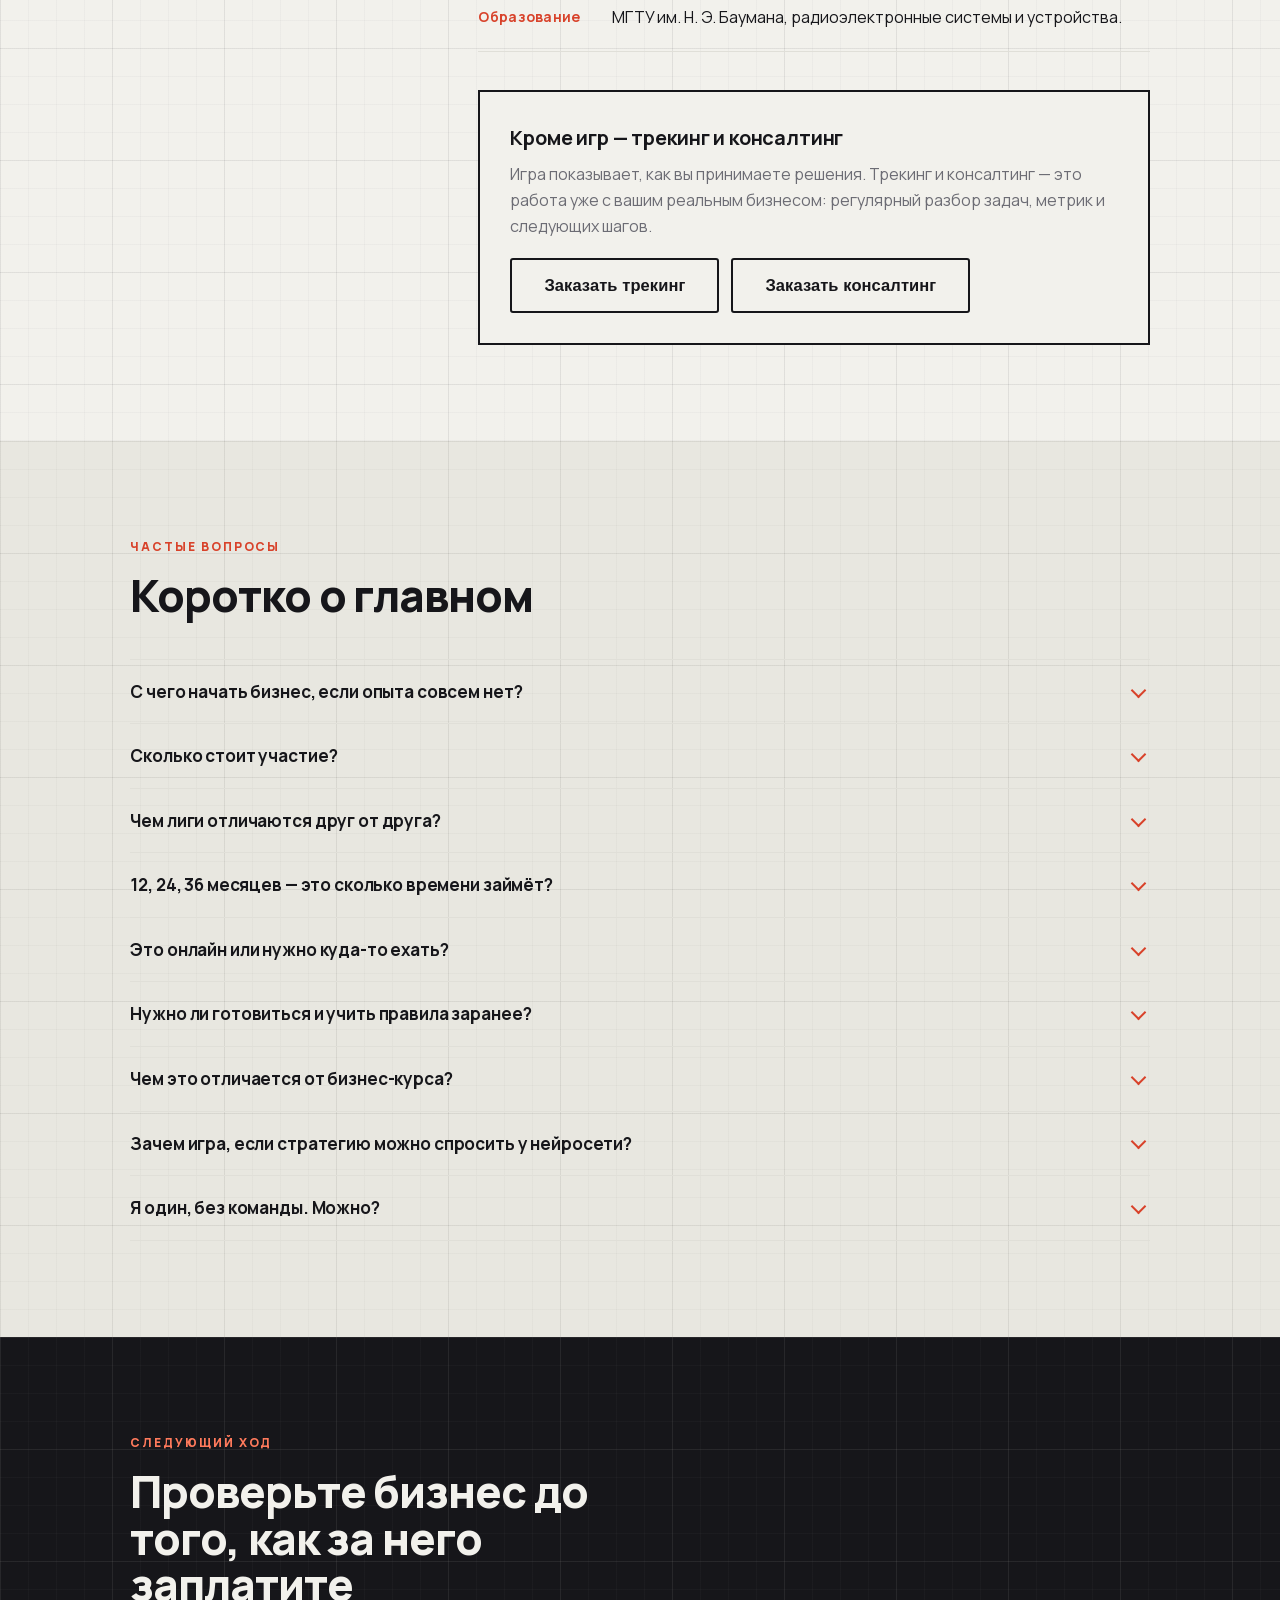
==== commit 20da1b7e: "Календарь игр: расписание, которое вычисляется само Сайту нужен был признак жизни — расписание ближа" ====
--- a/index.html
+++ b/index.html
@@ -190,6 +190,7 @@
       <p class="lede">Открываете дело или уже управляете им — два часа за игровым столом покажут то, на что в жизни уходят месяцы бизнес-школы и годы работы не на том рынке.</p>
       <div class="btns">
         <button type="button" class="btn" data-lead="">Подать заявку на игру</button>
+        <a class="btn btn--line" href="#calendar">Ближайшие игры</a>
       </div>
     </div>
     <div class="hero__pic">
@@ -432,6 +433,19 @@
 
     </div>
     <p class="leaguenote"><b>Цена — за команду целиком.</b> Людей в команде сколько угодно: приходите один, вдвоём или отделом. В одной игре встречаются от четырёх до двадцати команд — чем больше за столом, тем плотнее рынок и тем честнее результат.</p>
+  </div>
+</section>
+
+<!-- РАСПИСАНИЕ -->
+<section class="sect sect--dark" id="calendar">
+  <div class="wrap">
+    <span class="eyebrow">РАСПИСАНИЕ</span>
+    <h2>Ближайшие игры</h2>
+    <p class="lede">Игры идут в четырёх потоках: русском, европейском, американском и вьетнамском. Время показано по вашим часам — страница берёт часовой пояс из настроек устройства.</p>
+    <div class="schedule" id="schedule">
+      <p class="mute">Чтобы увидеть расписание, включите JavaScript — или просто оставьте заявку, менеджер назовёт ближайшие даты.</p>
+    </div>
+    <p class="schedule__note"><b>Играть можно в любом потоке.</b> Поток — это язык ведущего и удобный для региона час, а не ограничение по стране. Если ни одно время не подходит, оставьте заявку и напишите, когда вам удобно.</p>
   </div>
 </section>
 
@@ -630,5 +644,40 @@
 };
 </script>
 <script src="form.js"></script>
+<script>
+window.SCHEDULE_CONFIG = {
+  locale: 'ru-RU',
+  limit: 8,
+  // Отменённые игры. Строка «2026-01-03» снимает весь день,
+  // «2026-01-03 l12 ru» — только одну игру. Даты в прошлом можно не убирать.
+  exceptions: [],
+  clocks: [
+    { label: 'Лос-Анджелес', tz: 'America/Los_Angeles' },
+    { label: 'Нью-Йорк',     tz: 'America/New_York' },
+    { label: 'Лондон',       tz: 'Europe/London' },
+    { label: 'Москва',       tz: 'Europe/Moscow' },
+    { label: 'Бангкок',      tz: 'Asia/Bangkok' },
+    { label: 'UTC',          tz: 'UTC' }
+  ],
+  leagues: { l12: 'Лига 12', l24: 'Лига 24', l36: 'Лига 36' },
+  streams: {
+    ru: 'русский поток',
+    eu: 'европейский поток',
+    us: 'американский поток',
+    vi: 'вьетнамский поток'
+  },
+  text: {
+    duration:   '{h} ч',
+    yourTime:   'по вашим часам',
+    soonest:    'ближайшая',
+    cta:        'Записаться',
+    empty:      'Расписание обновляется. Оставьте заявку — менеджер назовёт ближайшие даты.',
+    monthCount: 'Игр в ближайшие 30 дней: {n}',
+    decimal:    ',',
+    otherDay:   'в этом городе уже другие сутки'
+  }
+};
+</script>
+<script src="schedule.js"></script>
 </body>
 </html>
--- a/styles.css
+++ b/styles.css
@@ -49,11 +49,13 @@
 .sect--dark .eyebrow{color:#FF7A5C}
 
 h1,h2{margin:0;line-height:1.06;letter-spacing:-.025em;font-weight:800}
-/* Заголовок набирается прописными в display-шрифте, поэтому переносить слова
-   нельзя — перенос рубит слово посередине. Вместо этого держим в H1 короткие
-   слова (самое длинное — «ОТКРОЙТЕ», 8 знаков) и такую нижнюю границу кегля,
-   при которой это слово помещается в колонку на экране 360px. */
-h1{font-family:var(--disp);font-weight:800;font-size:clamp(34px,7.4vw,84px);letter-spacing:-.035em;line-height:.96;text-transform:uppercase}
+/* Заголовок набирается прописными в display-шрифте, переносить слова нельзя —
+   перенос рубит слово посередине. Поэтому кегль привязан не к ширине окна,
+   а к ширине собственной колонки (cqw): длина заголовка сильно зависит от
+   языка, и по vw русский вариант вылезал из колонки на картинку. */
+/* word-spacing компенсирует отрицательный letter-spacing: тот сжимает и пробел
+   тоже, и в жирном прописном начертании слова начинают сливаться */
+h1{font-family:var(--disp);font-weight:800;font-size:clamp(30px,11.4cqw,84px);letter-spacing:-.035em;word-spacing:.14em;line-height:.96;text-transform:uppercase}
 h2{font-size:clamp(26px,3.9vw,44px);margin-bottom:.5em}
 h3{margin:0 0 8px;font-size:19px;font-weight:700;letter-spacing:-.008em}
 p{margin:0 0 1.05em}
@@ -93,6 +95,8 @@
 .hero{padding-top:clamp(36px,5vw,64px);padding-bottom:clamp(40px,5vw,64px)}
 .hero__in{display:grid;gap:clamp(28px,4vw,52px);align-items:center}
 .hero__in>*{min-width:0}
+/* точка отсчёта для cqw в заголовке — ширина текстовой колонки */
+.hero__in>div:first-child{container-type:inline-size}
 @media(min-width:900px){.hero__in{grid-template-columns:minmax(0,1fr) minmax(0,.92fr)}}
 .hero h1{margin-bottom:20px}
 .hero h1 span{display:block;color:var(--red)}
@@ -233,6 +237,42 @@
 .league .btn{margin-top:auto;text-align:center}
 .leaguenote{margin:clamp(20px,3vw,28px) 0 0;font-size:16px;color:var(--mute);max-width:70ch}
 .leaguenote b{color:var(--ink);font-weight:700}
+
+/* --- календарь игр ---
+   Список собирается скриптом, поэтому разметка описана в schedule.js,
+   а здесь — только оформление. Блок тёмный: он единственный на странице
+   меняется сам по себе, и его стоит отделить от остального. */
+.schedule{margin-top:clamp(26px,4vw,40px)}
+.schedule__count{font-size:13.5px;font-weight:700;letter-spacing:.06em;text-transform:uppercase;color:#A9A9B2;margin:0 0 16px}
+.games{display:grid;gap:8px}
+.game{display:grid;gap:6px 20px;align-items:start;padding:17px 20px;border:1px solid rgba(242,241,236,.16);background:rgba(242,241,236,.035)}
+.game--next{border-color:var(--red);background:rgba(216,66,42,.1)}
+.game h3{margin:0 0 6px;font-size:18px;color:var(--paper)}
+.game__date{display:block;font-family:var(--disp);font-weight:700;font-size:17px;letter-spacing:-.02em;line-height:1.2;color:var(--paper)}
+/* Intl отдаёт день недели со строчной («суббота, 19 сентября»). capitalize
+   поднял бы и «Сентября» тоже, поэтому трогаем только первую букву. */
+.game__date::first-letter{text-transform:uppercase}
+.game__rel{display:block;font-size:13.5px;color:#A9A9B2;margin-top:3px}
+.game__flag{display:inline-block;font-size:11px;font-weight:800;letter-spacing:.13em;text-transform:uppercase;color:#FFF6F3;background:var(--red);padding:3px 8px;margin-bottom:9px}
+.game__time{margin:0;font-size:15.5px;color:var(--paper)}
+/* Шесть городов ровной сеткой: в строку они не помещаются, а перенос
+   «пять и один» смотрится обрывом. */
+.game__clocks{display:grid;grid-template-columns:repeat(2,minmax(0,1fr));gap:3px 12px;margin:9px 0 0;font-size:13px;color:#A9A9B2}
+.game__clocks b{font-weight:700;color:#8C8C96;font-size:11px;letter-spacing:.08em;text-transform:uppercase}
+/* ±1 — в этом городе уже другие сутки */
+.game__clocks i{font-style:normal;color:#FF7A5C;font-size:10.5px;font-weight:700;vertical-align:super;margin-left:1px;letter-spacing:0}
+.game__go .btn{padding:12px 22px;font-size:15px;white-space:nowrap}
+/* на узком экране кнопка занимает всю ширину, иначе она болтается в пустоте */
+.game__go{margin-top:6px}
+.game__go .btn{width:100%;text-align:center}
+@media(min-width:820px){
+  .game{grid-template-columns:175px minmax(0,1fr) auto;gap:20px}
+  .game__clocks{grid-template-columns:repeat(3,minmax(0,1fr))}
+  .game__go{margin-top:0;align-self:center}
+  .game__go .btn{width:auto}
+}
+.schedule__note{margin:clamp(18px,2.6vw,26px) 0 0;font-size:15.5px;color:#A9A9B2;max-width:70ch}
+.schedule__note b{color:var(--paper);font-weight:700}
 .sect--dark .leaguenote b{color:var(--paper)}
 
 /* --- FAQ --- */
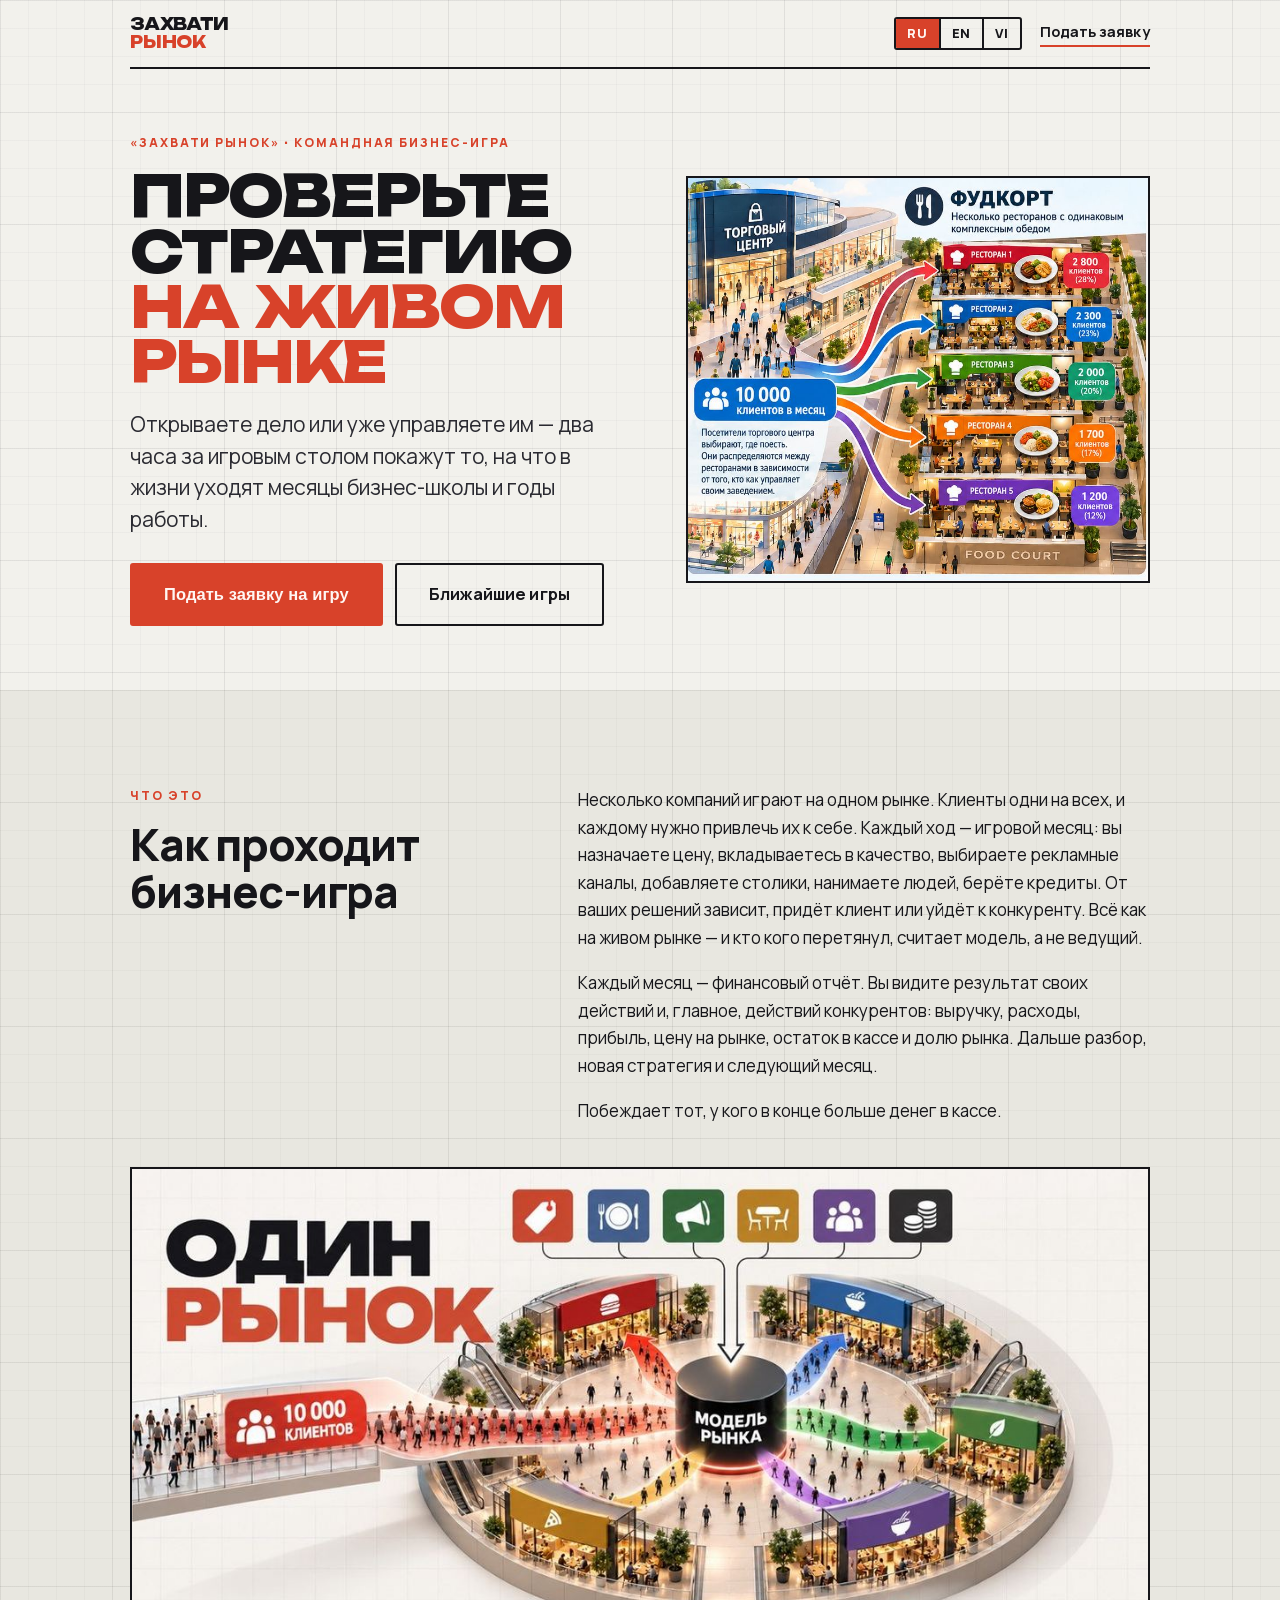
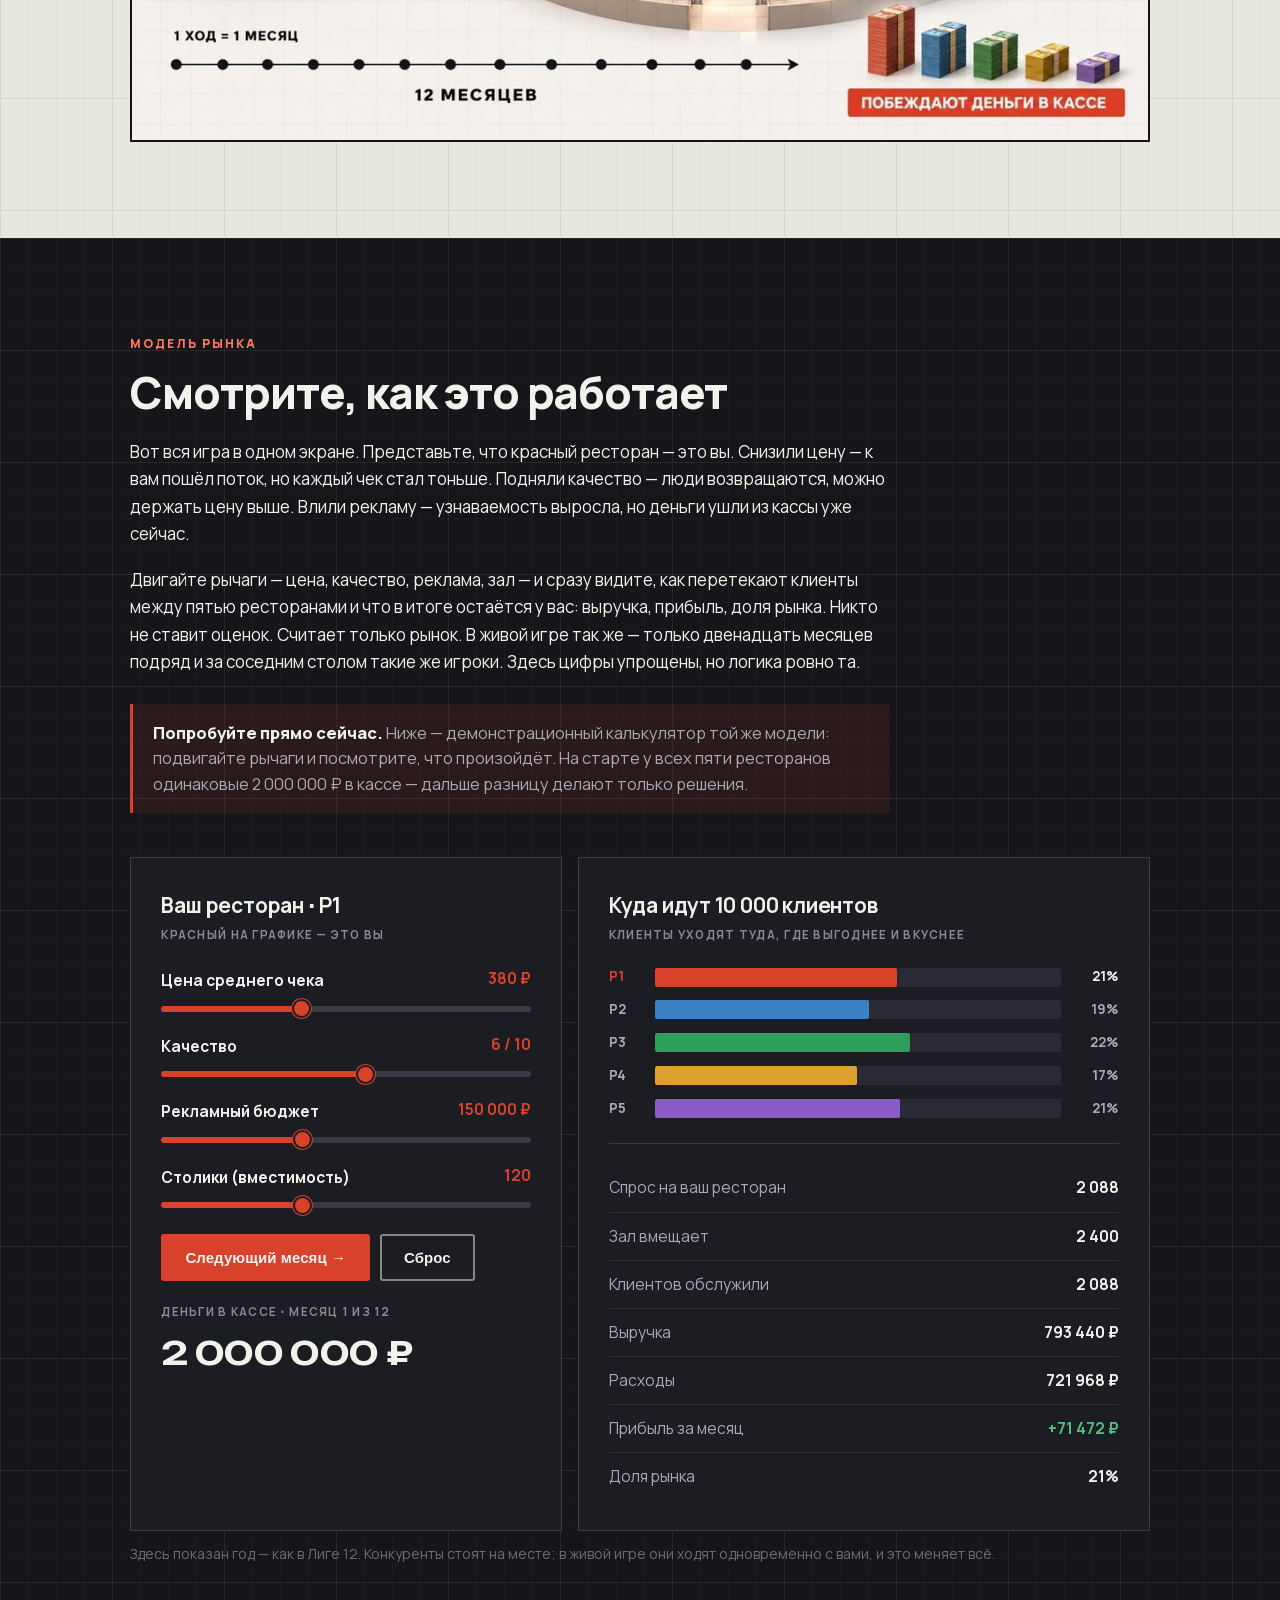
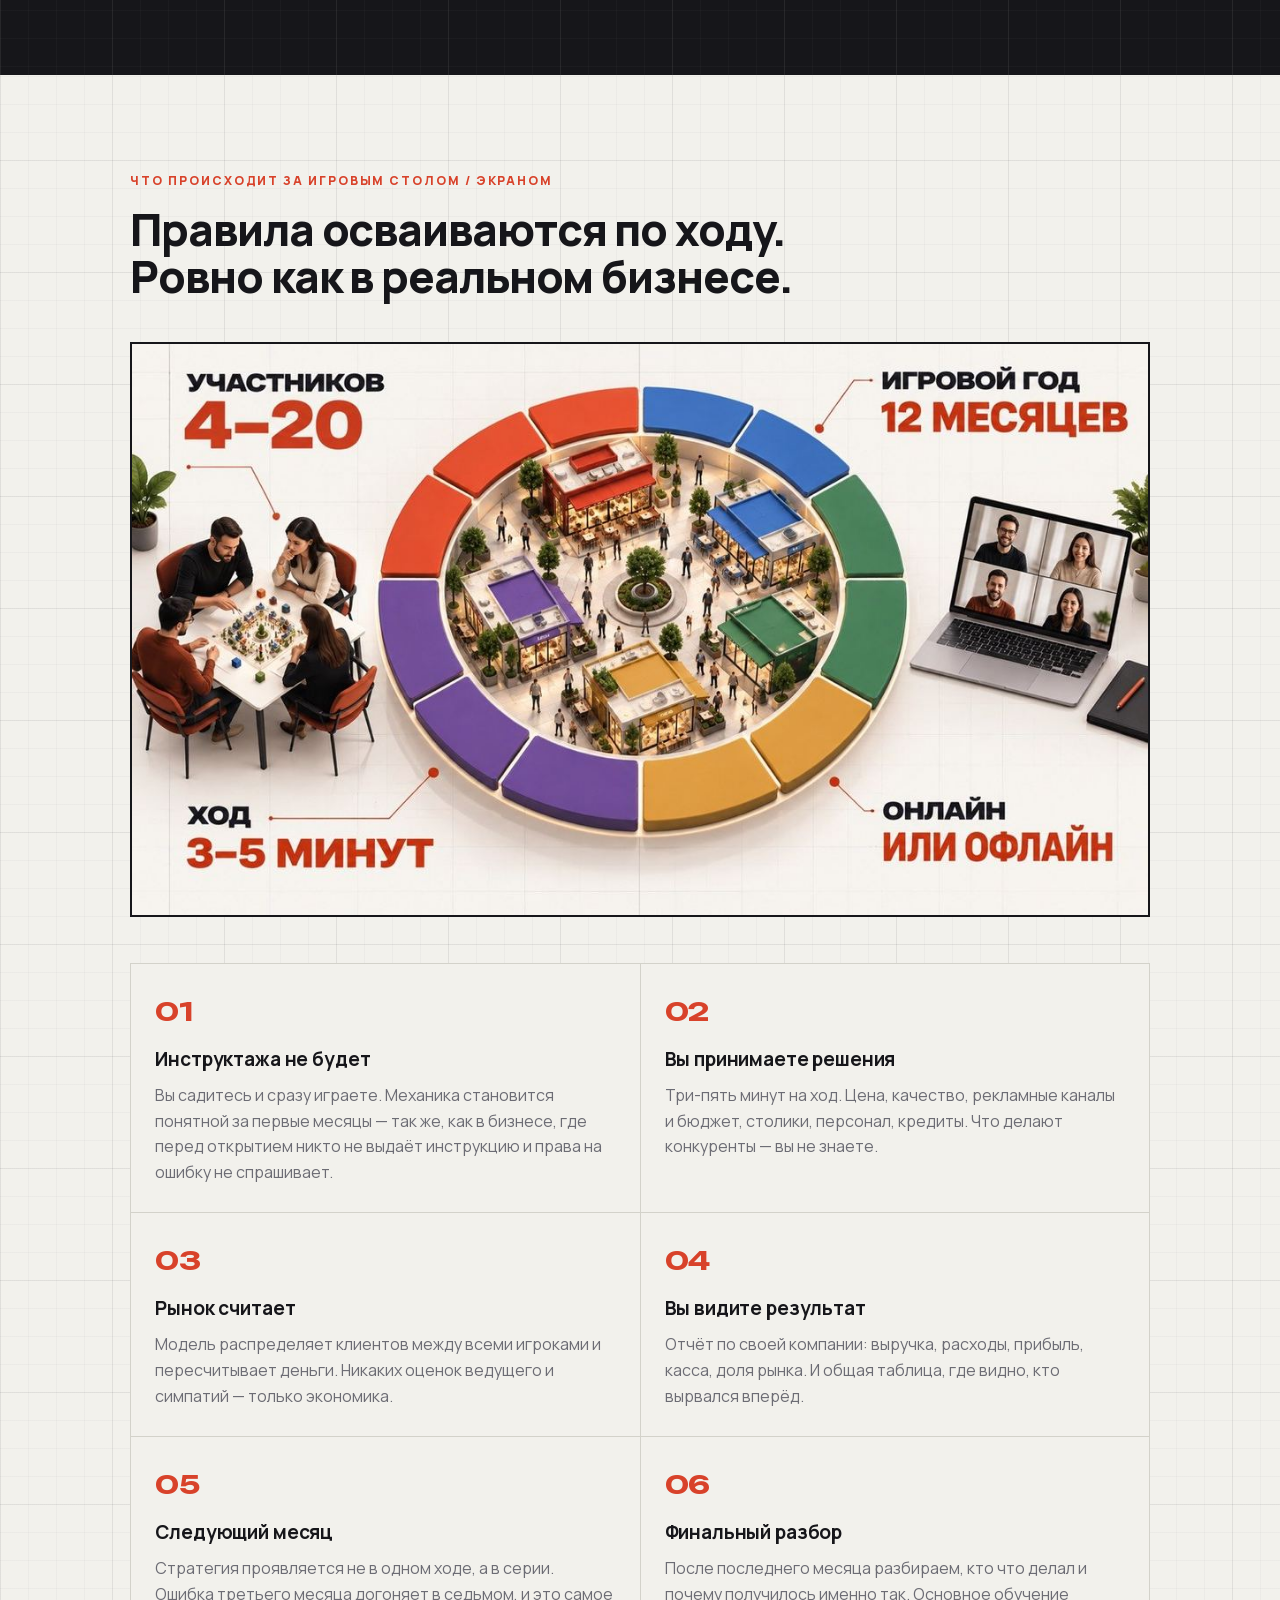
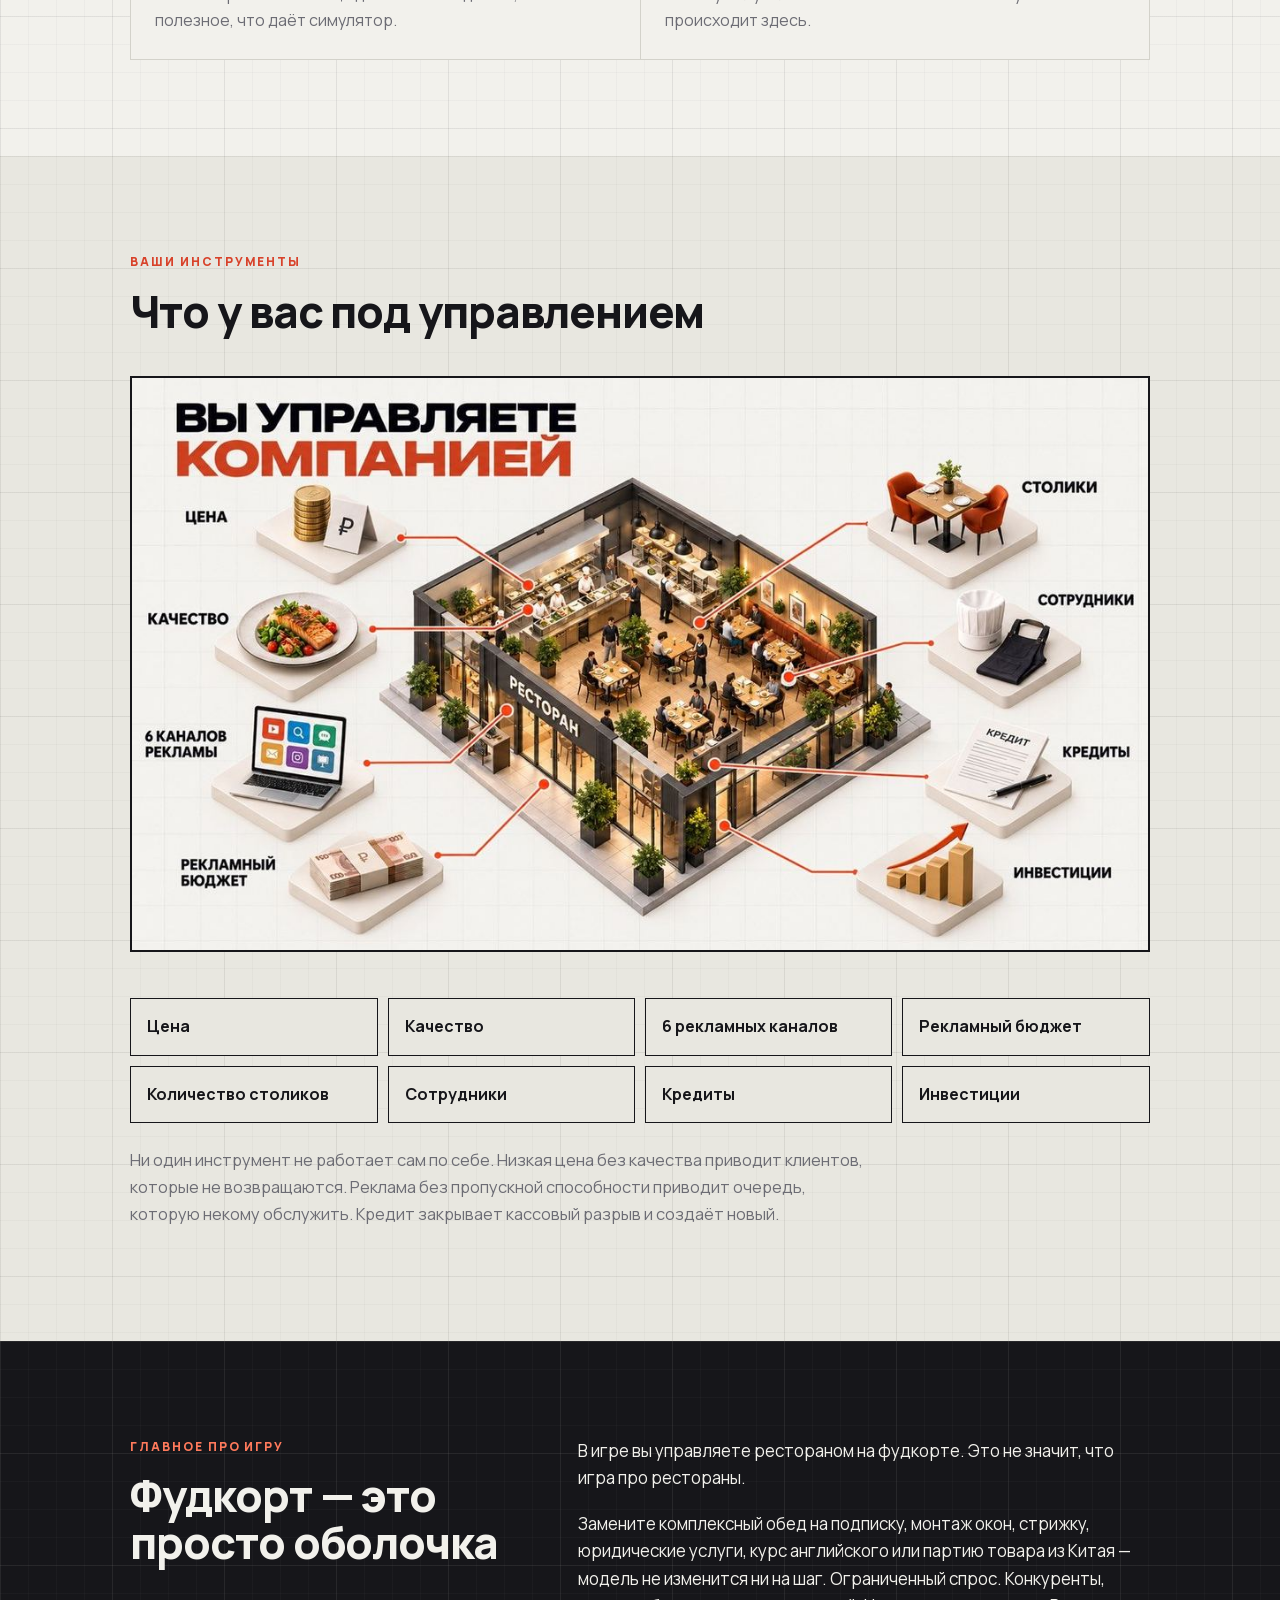
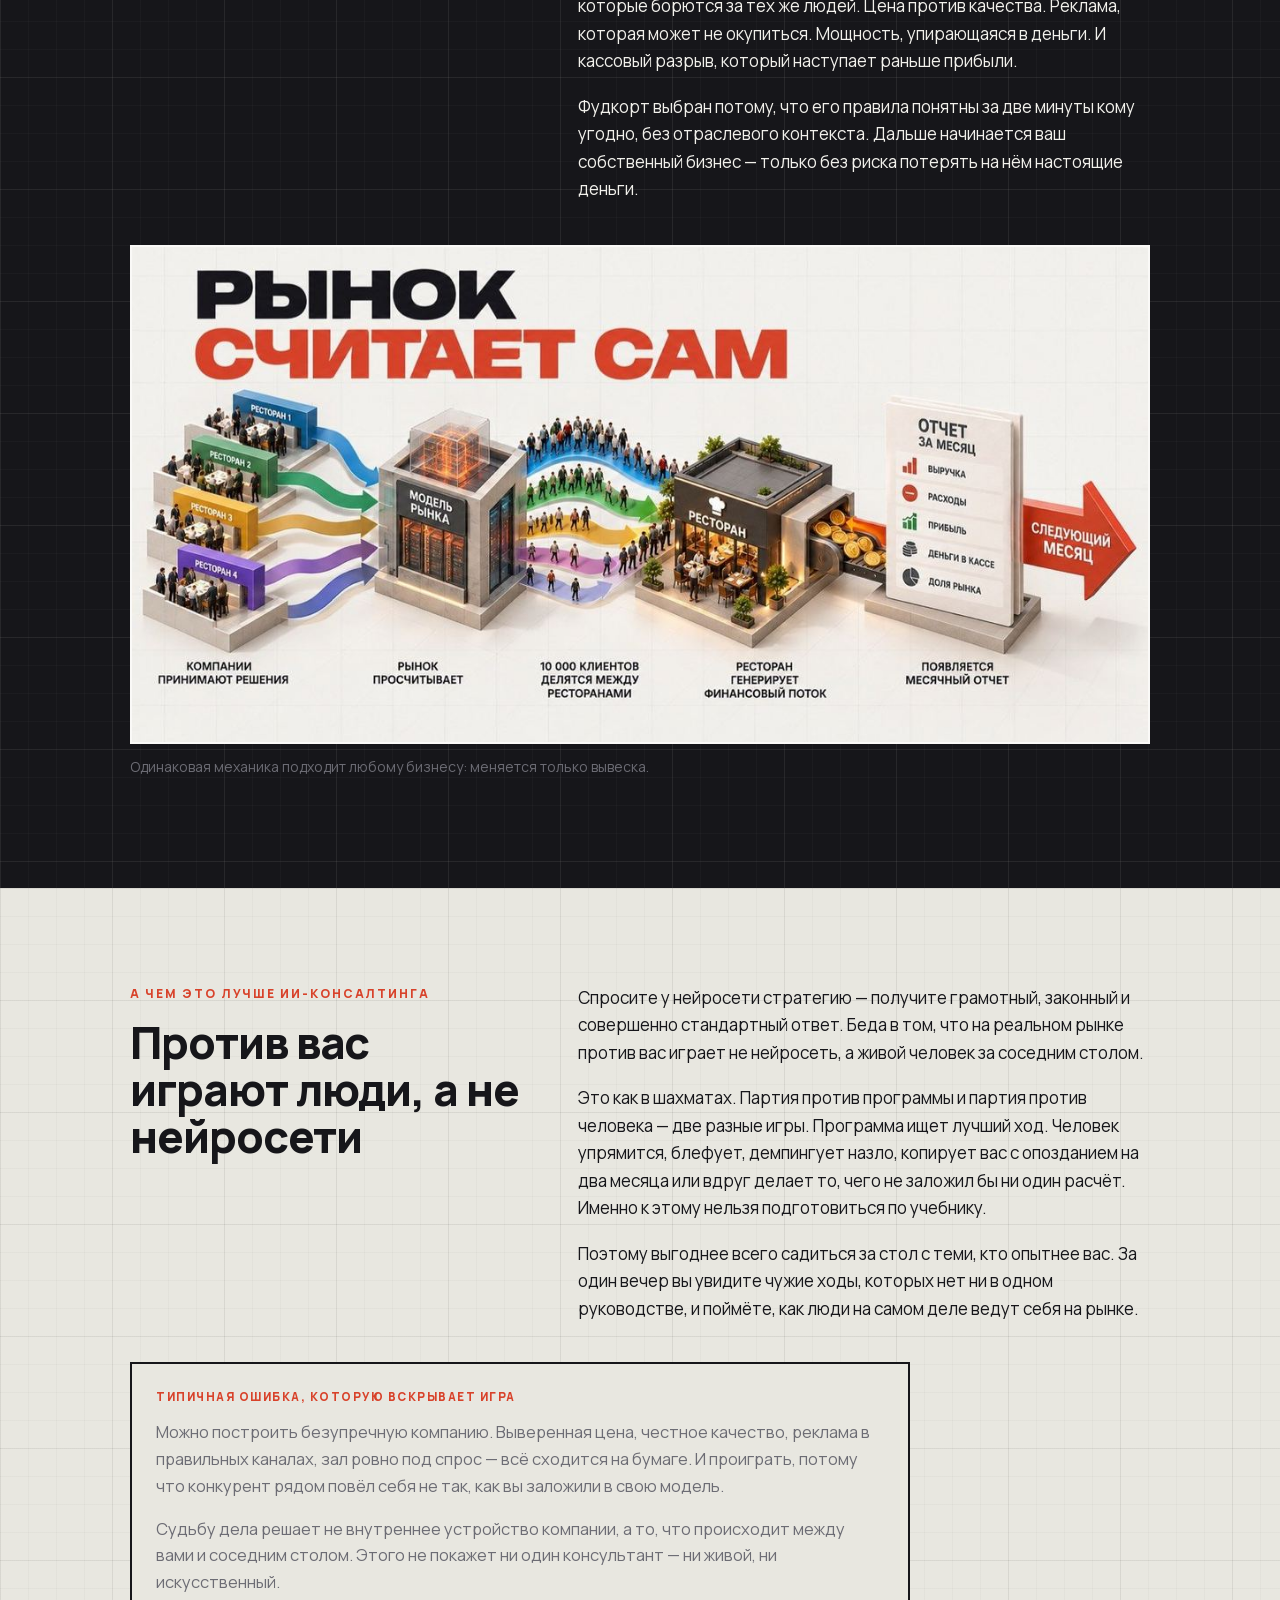
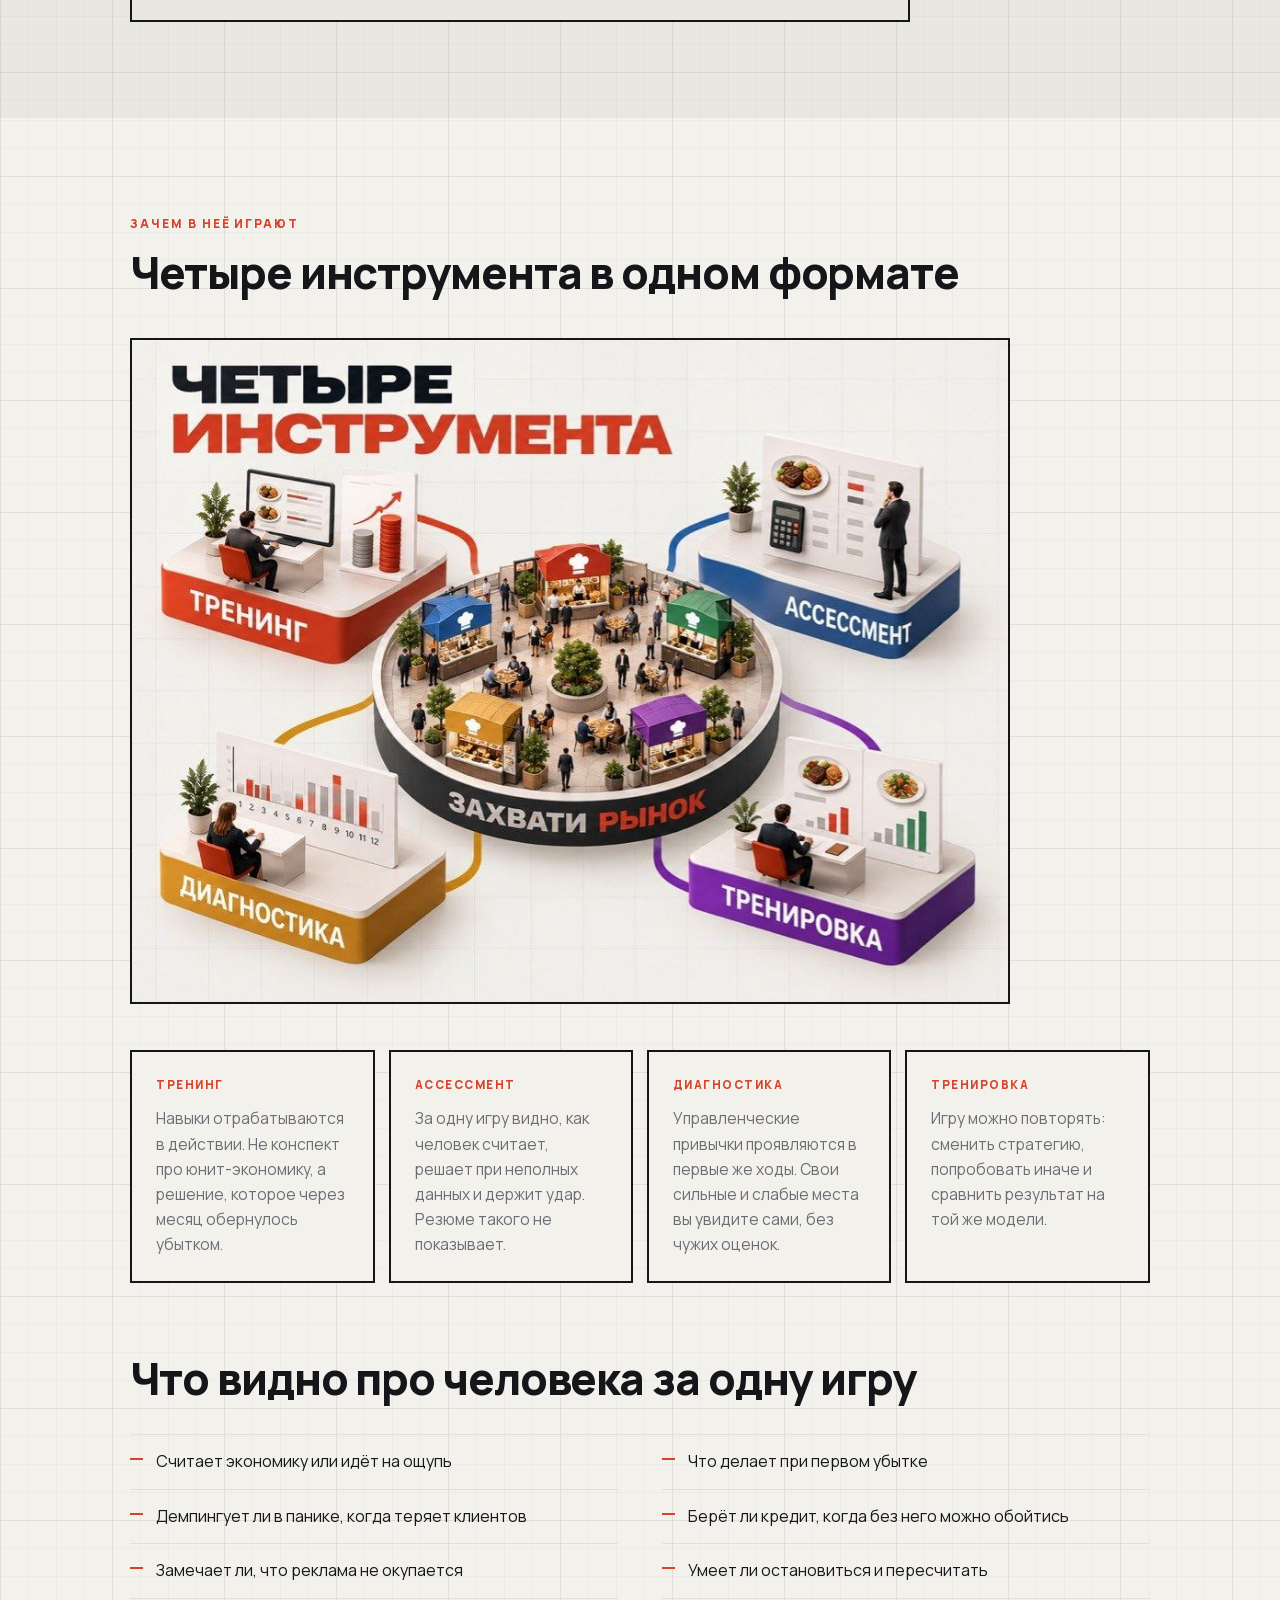
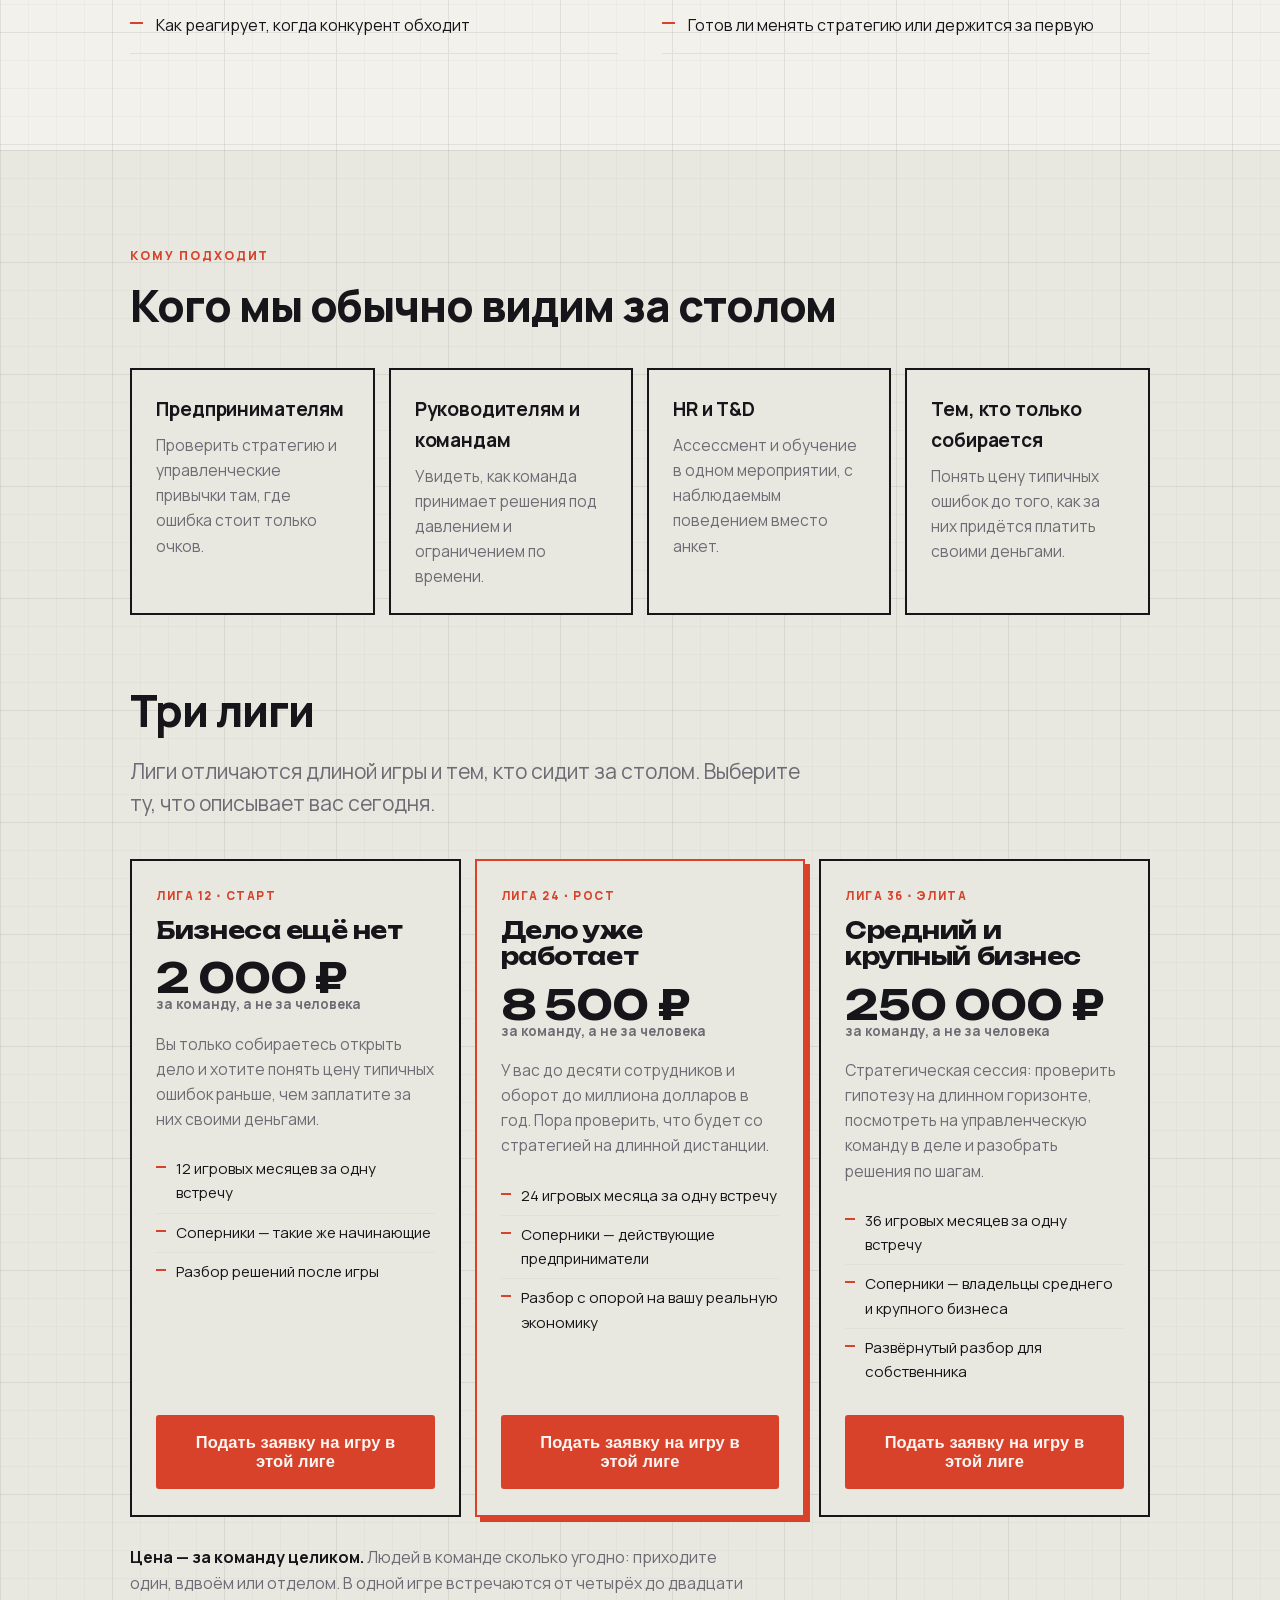
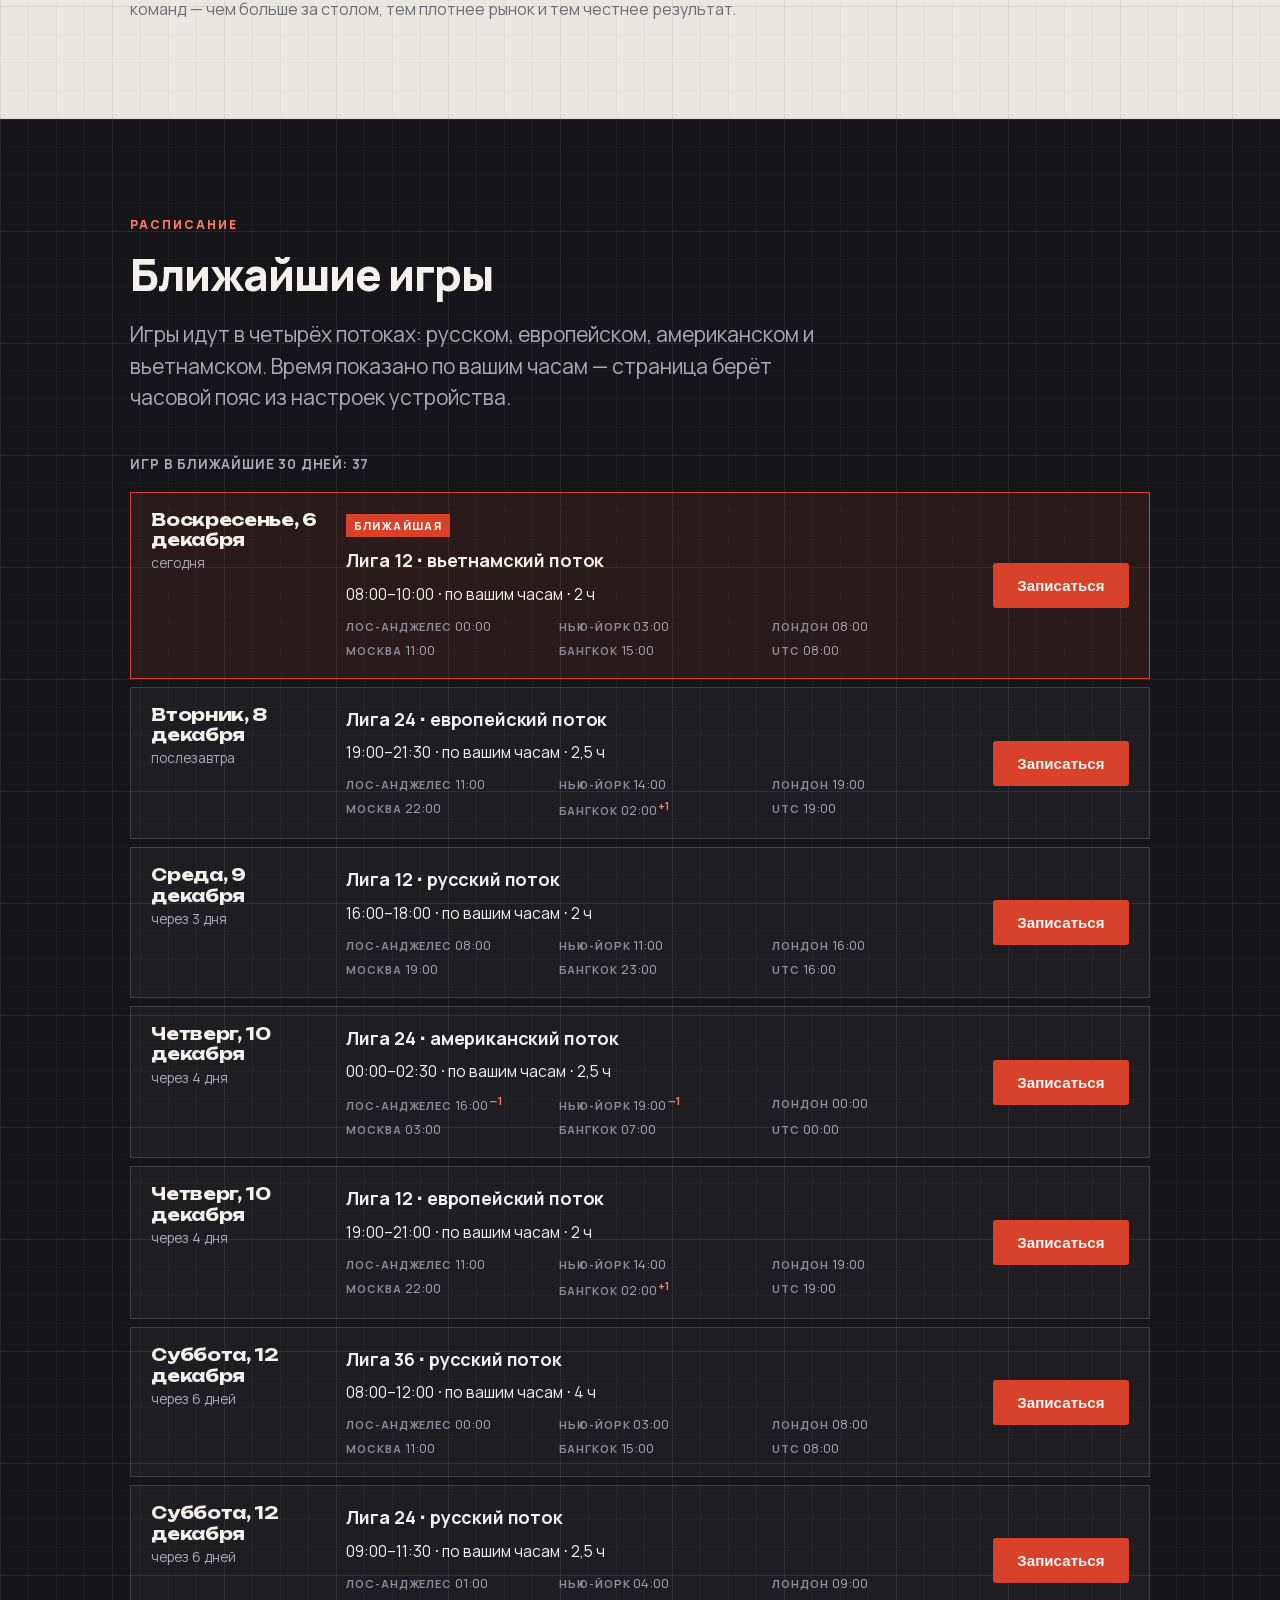
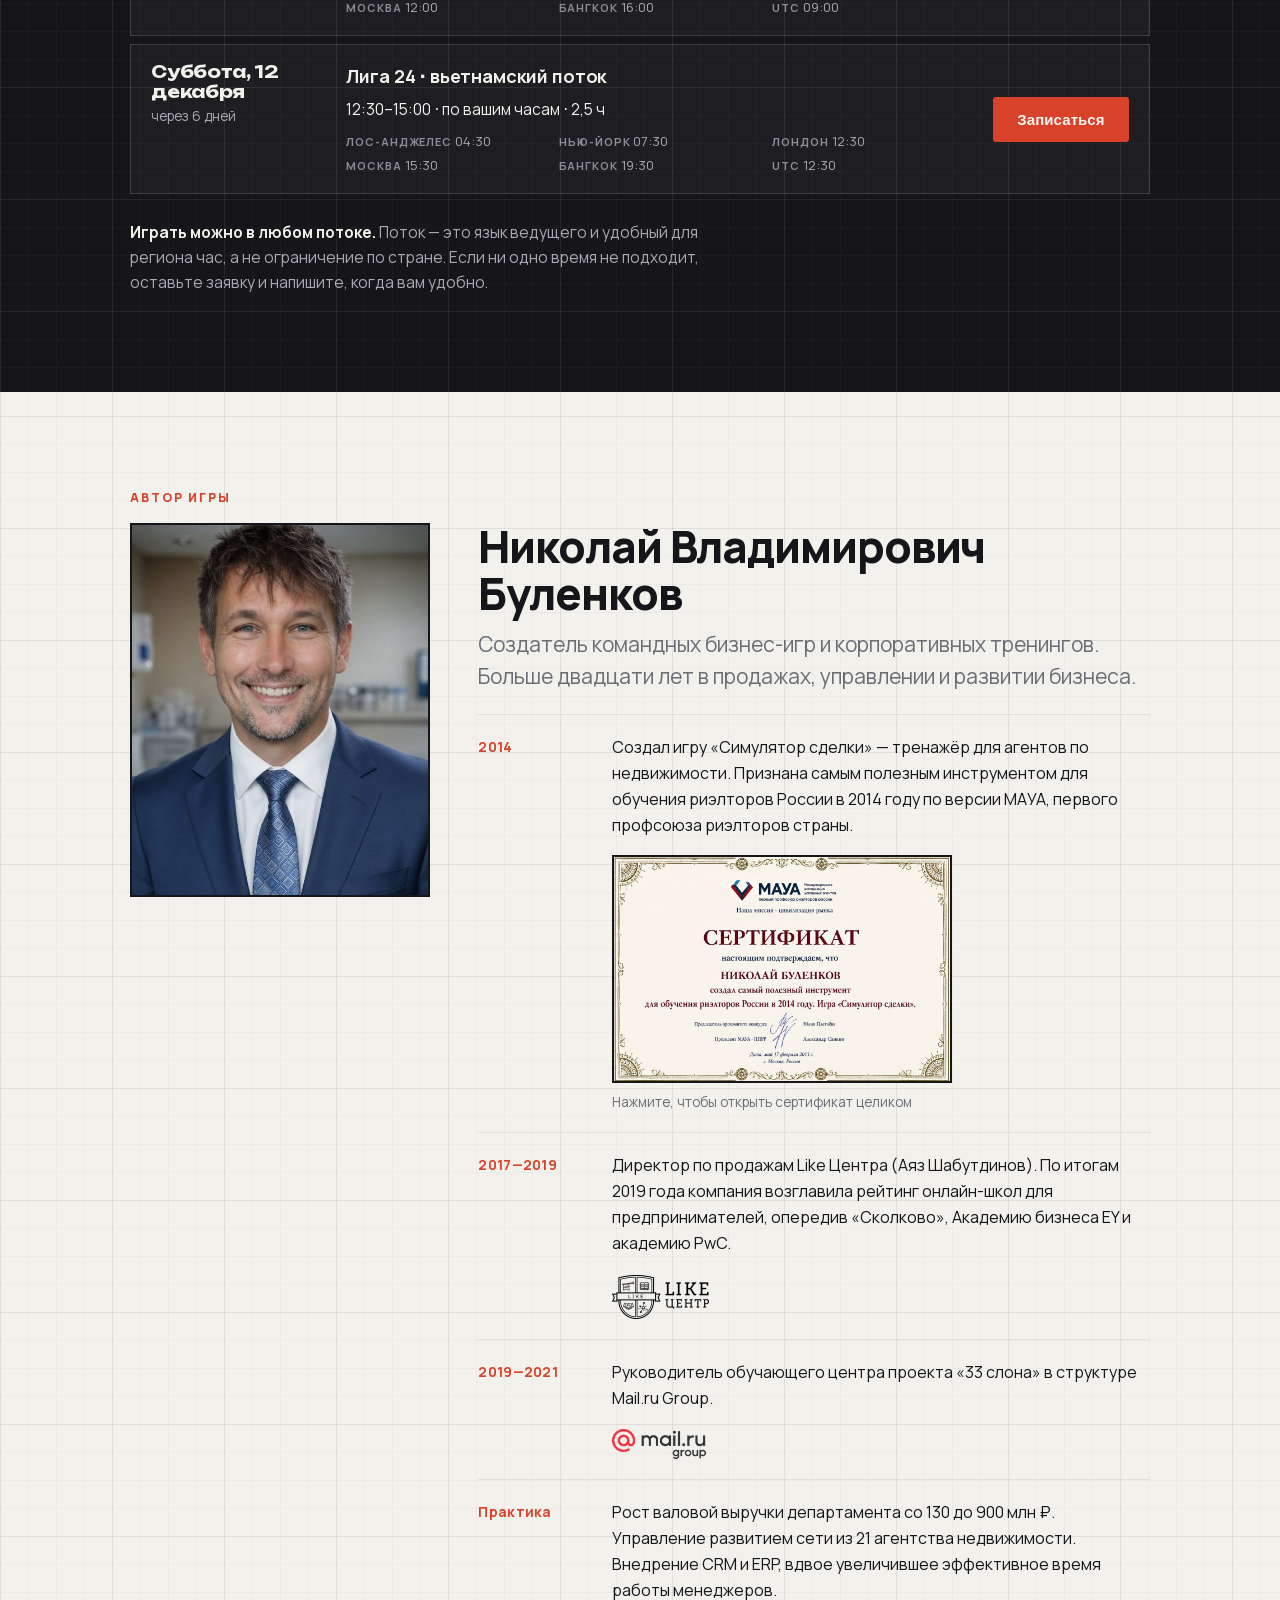
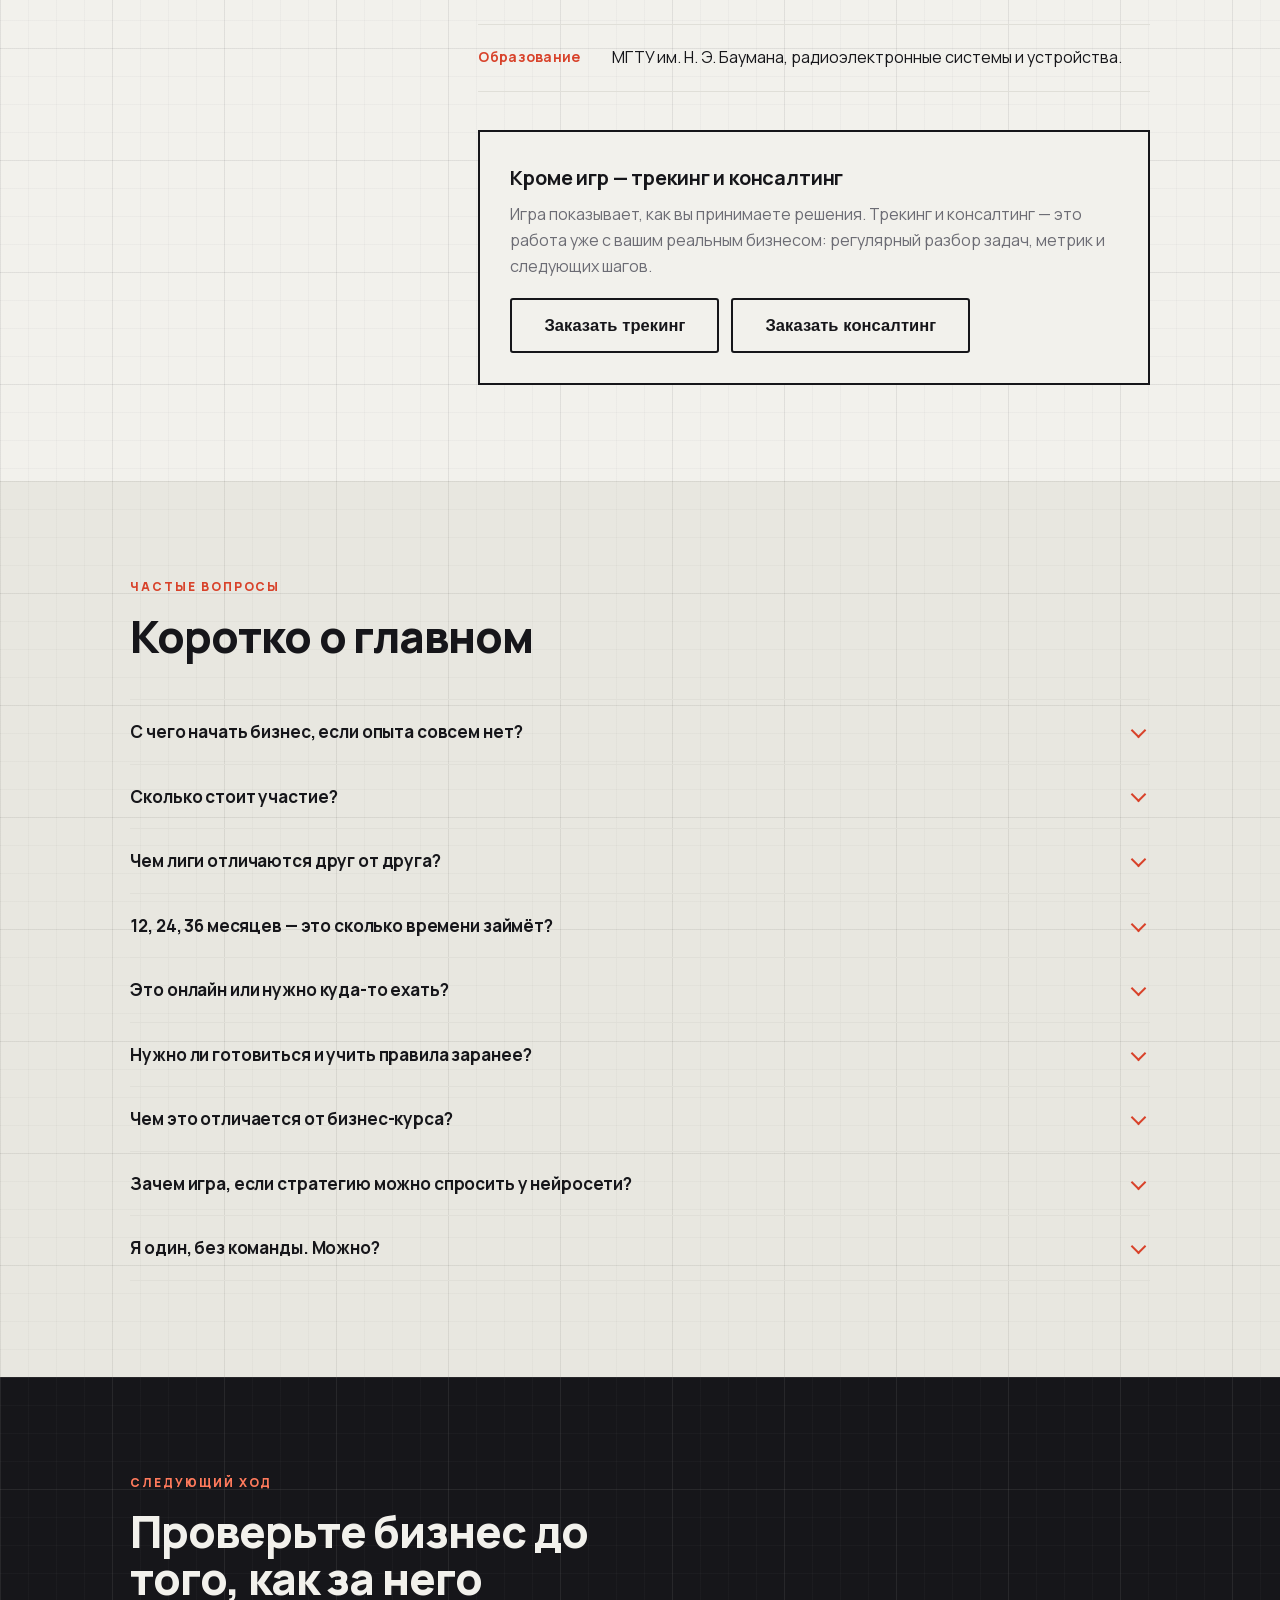
==== commit 04731348: "Правки текста: «фасилитационный» уходит, «Что это» короче, демо объяснено «Фасилитационный» игроки ч" ====
--- a/index.html
+++ b/index.html
@@ -3,7 +3,7 @@
 <head>
 <meta charset="utf-8">
 <meta name="viewport" content="width=device-width, initial-scale=1">
-<title>Проверьте стратегию на живом рынке — бизнес-симулятор «Захвати рынок»</title>
+<title>Проверьте стратегию на живом рынке — командная бизнес-игра «Захвати рынок»</title>
 <meta name="description" content="Открываете дело или уже управляете им — проверьте стратегию в игре, прежде чем вкладывать деньги. Один рынок, живые конкуренты, игровой год за одну встречу. Три лиги от 2 000 ₽ за команду.">
 <meta name="theme-color" content="#F2F1EC">
 <link rel="icon" href="favicon.svg" type="image/svg+xml">
@@ -37,14 +37,14 @@
       "founder": {
         "@type": "Person",
         "name": "Николай Владимирович Буленков",
-        "jobTitle": "Создатель фасилитационных бизнес-игр",
+        "jobTitle": "Создатель командных бизнес-игр",
         "alumniOf": "МГТУ им. Н. Э. Баумана"
       }
     },
     {
       "@type": "Product",
       "@id": "https://marketgame.club/#game",
-      "name": "«Захвати рынок» — фасилитационный бизнес-симулятор",
+      "name": "«Захвати рынок» — командная бизнес-игра",
       "description": "Командная бизнес-игра: от 4 до 20 команд борются за один рынок в течение 12, 24 или 36 игровых ходов за одну встречу. Модель распределяет 10 000 клиентов по цене, качеству, рекламе и пропускной способности. Побеждает тот, у кого больше денег в кассе.",
       "brand": { "@id": "https://marketgame.club/#org" },
       "image": "https://marketgame.club/og.jpg",
@@ -185,9 +185,9 @@
 <section class="wrap hero">
   <div class="hero__in">
     <div>
-      <span class="eyebrow">«ЗАХВАТИ РЫНОК» · ФАСИЛИТАЦИОННЫЙ БИЗНЕС-СИМУЛЯТОР</span>
+      <span class="eyebrow">«ЗАХВАТИ РЫНОК» · КОМАНДНАЯ БИЗНЕС-ИГРА</span>
       <h1>Проверьте стратегию<span>на живом рынке</span></h1>
-      <p class="lede">Открываете дело или уже управляете им — два часа за игровым столом покажут то, на что в жизни уходят месяцы бизнес-школы и годы работы не на том рынке.</p>
+      <p class="lede">Открываете дело или уже управляете им — два часа за игровым столом покажут то, на что в жизни уходят месяцы бизнес-школы и годы работы.</p>
       <div class="btns">
         <button type="button" class="btn" data-lead="">Подать заявку на игру</button>
         <a class="btn btn--line" href="#calendar">Ближайшие игры</a>
@@ -209,10 +209,9 @@
       <h2>Как проходит бизнес-игра</h2>
     </div>
     <div class="prose">
-      <p>Несколько компаний садятся за один рынок и начинают бороться за одних и тех же клиентов. Каждый ход — игровой месяц. Вы назначаете цену, вкладываетесь в качество, выбираете рекламные каналы, добавляете столики, нанимаете людей, берёте кредит.</p>
-      <p>Дальше рынок считает сам. Десять тысяч клиентов распределяются между всеми игроками — не поровну, а в зависимости от того, у кого сочетание цены, качества, рекламы и пропускной способности выглядит для них привлекательнее. Это решает модель, а не ведущий.</p>
-      <p>Вы видите свой отчёт: выручку, расходы, прибыль, остаток в кассе и долю рынка. Потом наступает следующий месяц.</p>
-      <p>В конце игры побеждает тот, у кого больше денег в кассе.</p>
+      <p>Несколько компаний играют на одном рынке. Клиенты одни на всех, и каждому нужно привлечь их к себе. Каждый ход — игровой месяц: вы назначаете цену, вкладываетесь в качество, выбираете рекламные каналы, добавляете столики, нанимаете людей, берёте кредиты. От ваших решений зависит, придёт клиент или уйдёт к конкуренту. Всё как на живом рынке — и кто кого перетянул, считает модель, а не ведущий.</p>
+      <p>Каждый месяц — финансовый отчёт. Вы видите результат своих действий и, главное, действий конкурентов: выручку, расходы, прибыль, цену на рынке, остаток в кассе и долю рынка. Дальше разбор, новая стратегия и следующий месяц.</p>
+      <p>Побеждает тот, у кого в конце больше денег в кассе.</p>
     </div>
     </div>
     <figure class="figure"><img src="one-market.jpg" width="1150" height="647" alt="Один рынок на всех: поток из 10 000 клиентов проходит через модель рынка и распределяется между конкурирующими ресторанами. Один ход равен одному месяцу, игровой год — двенадцать месяцев" loading="lazy"></figure>
@@ -228,6 +227,8 @@
       <p>Вот вся игра в одном экране. Представьте, что красный ресторан — это вы. Снизили цену — к вам пошёл поток, но каждый чек стал тоньше. Подняли качество — люди возвращаются, можно держать цену выше. Влили рекламу — узнаваемость выросла, но деньги ушли из кассы уже сейчас.</p>
       <p>Двигайте рычаги — цена, качество, реклама, зал — и сразу видите, как перетекают клиенты между пятью ресторанами и что в итоге остаётся у вас: выручка, прибыль, доля рынка. Никто не ставит оценок. Считает только рынок. В живой игре так же — только двенадцать месяцев подряд и за соседним столом такие же игроки. Здесь цифры упрощены, но логика ровно та.</p>
     </div>
+
+    <p class="simcta"><b>Попробуйте прямо сейчас.</b> Ниже — демонстрационный калькулятор той же модели: подвигайте рычаги и посмотрите, что произойдёт. На старте у всех пяти ресторанов одинаковые 2 000 000 ₽ в кассе — дальше разницу делают только решения.</p>
 
     <div class="sim">
       <div class="sim__panel">
@@ -459,7 +460,7 @@
       </div>
       <div>
         <h2 style="margin-bottom:.3em">Николай Владимирович Буленков</h2>
-        <p class="lede">Создатель фасилитационных бизнес-игр и корпоративных тренингов. Больше двадцати лет в продажах, управлении и развитии бизнеса.</p>
+        <p class="lede">Создатель командных бизнес-игр и корпоративных тренингов. Больше двадцати лет в продажах, управлении и развитии бизнеса.</p>
         <ul class="regs">
           <li>
             <b>2014</b>
@@ -659,6 +660,13 @@
     { label: 'Бангкок',      tz: 'Asia/Bangkok' },
     { label: 'UTC',          tz: 'UTC' }
   ],
+  seo: {
+    name: '«Захвати рынок»',
+    organizer: 'Захвати рынок',
+    url: 'https://marketgame.club/',
+    currency: 'RUB',
+    prices: { l12: 2000, l24: 8500, l36: 250000 }
+  },
   leagues: { l12: 'Лига 12', l24: 'Лига 24', l36: 'Лига 36' },
   streams: {
     ru: 'русский поток',
--- a/styles.css
+++ b/styles.css
@@ -197,6 +197,10 @@
 
 .sim__btns{display:flex;flex-wrap:wrap;gap:10px;margin:26px 0 22px}
 .sim .btn{padding:13px 22px;font-size:15px}
+/* Приглашение подвигать рычаги. Стоит прямо над калькулятором, потому что
+   без него блок читается как иллюстрация, а не как то, что можно потрогать. */
+.simcta{margin:clamp(20px,3vw,28px) 0 0;padding:16px 20px;border-left:3px solid var(--red);background:rgba(216,66,42,.1);font-size:16.5px;line-height:1.55;color:#A9A9B2;max-width:76ch}
+.simcta b{font-weight:800;color:var(--paper)}
 .sim__cashlab{margin:0 0 4px;font-size:11.5px;font-weight:700;letter-spacing:.11em;text-transform:uppercase;color:#8A8A95}
 .sim__cash{margin:0;font-family:var(--disp);font-weight:600;font-size:clamp(23px,3.4vw,33px);letter-spacing:-.02em;color:var(--paper);font-variant-numeric:tabular-nums;overflow-wrap:break-word}
 .sim__verdict{margin:16px 0 0;font-size:15.5px;color:#E9A63C;line-height:1.5}
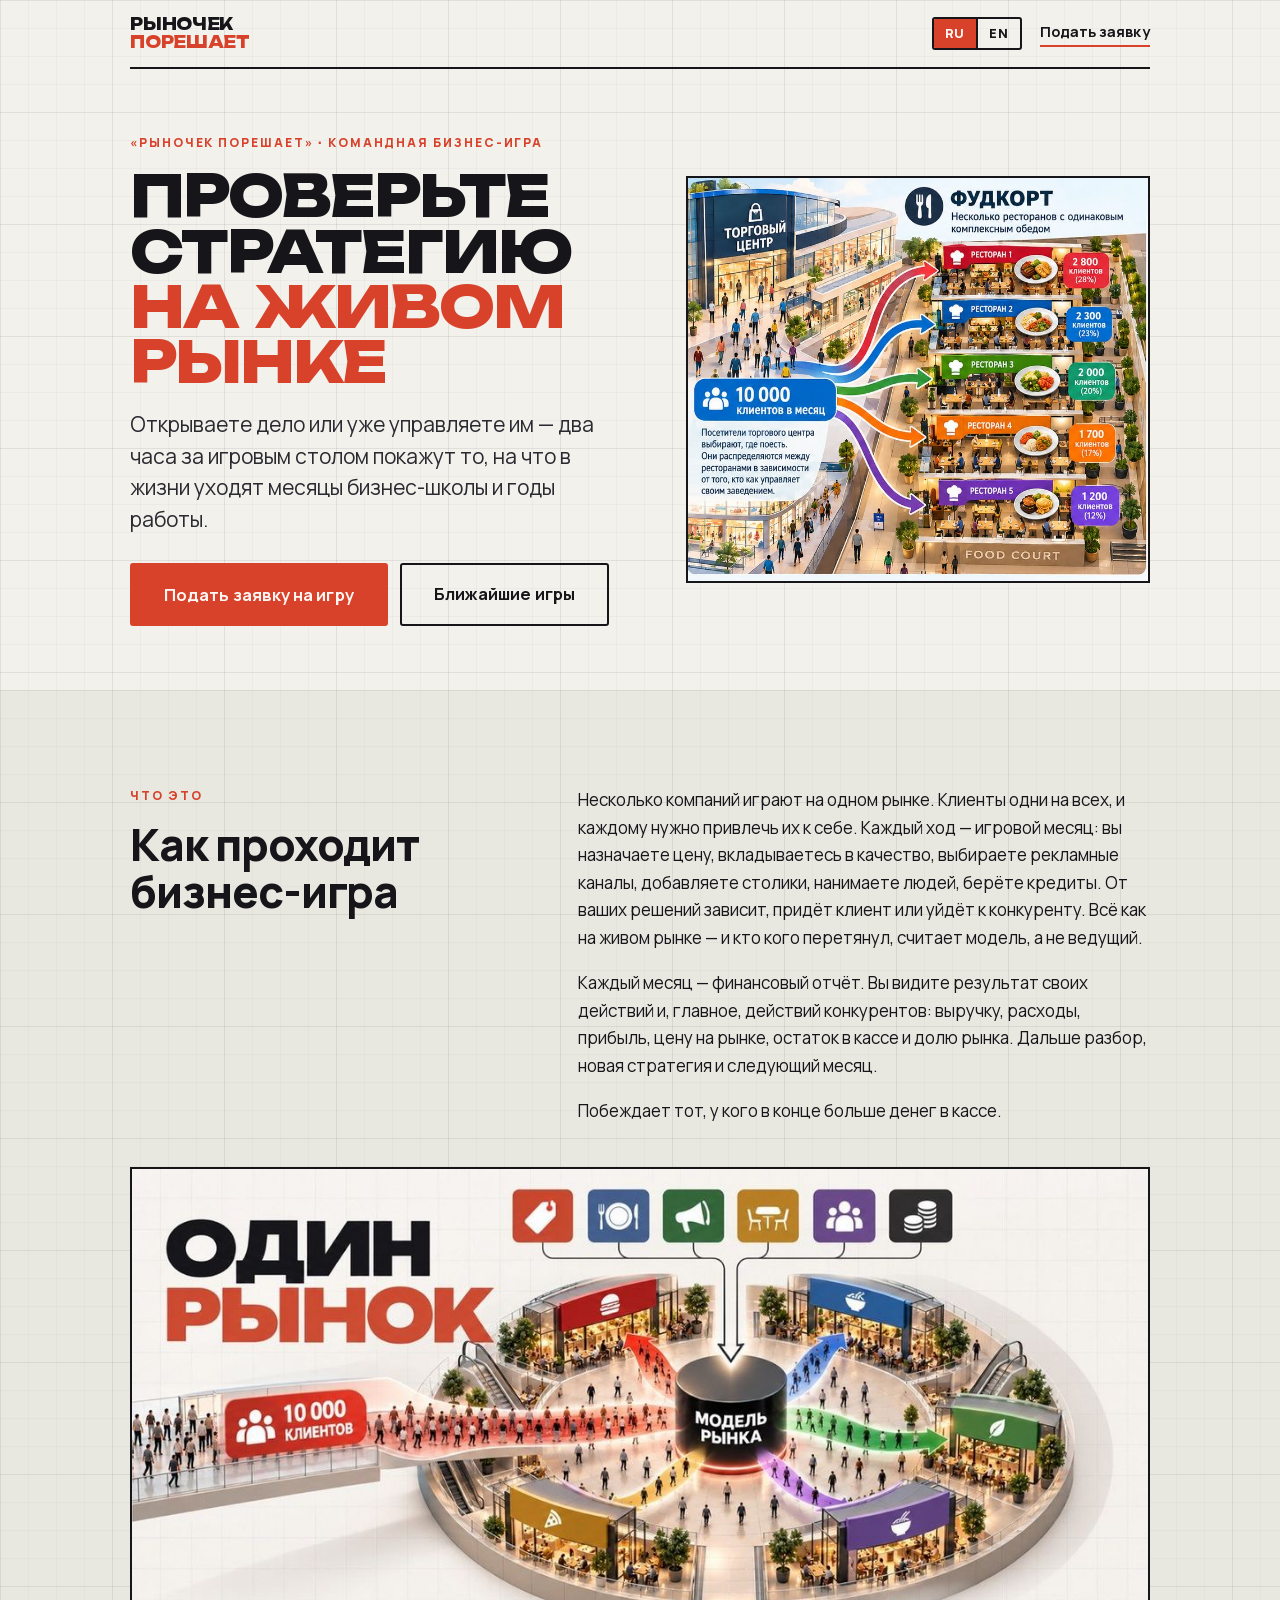
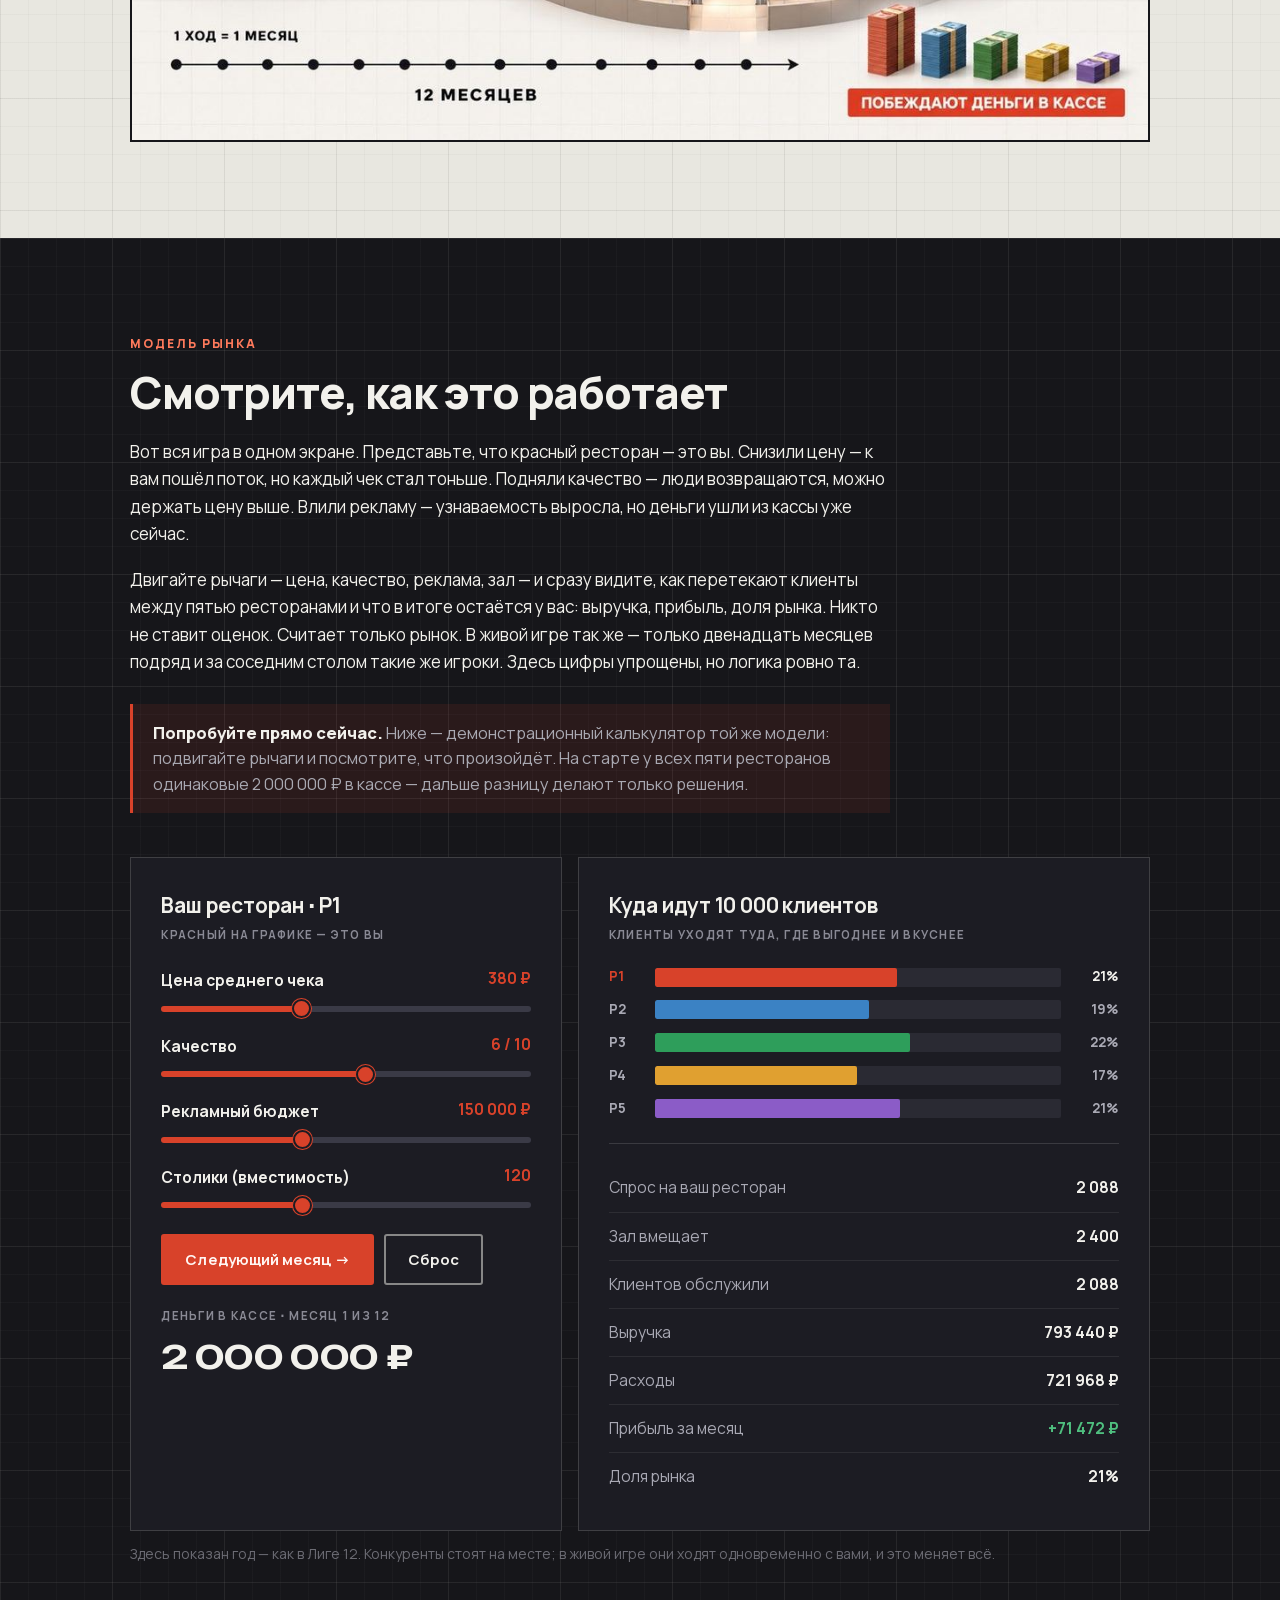
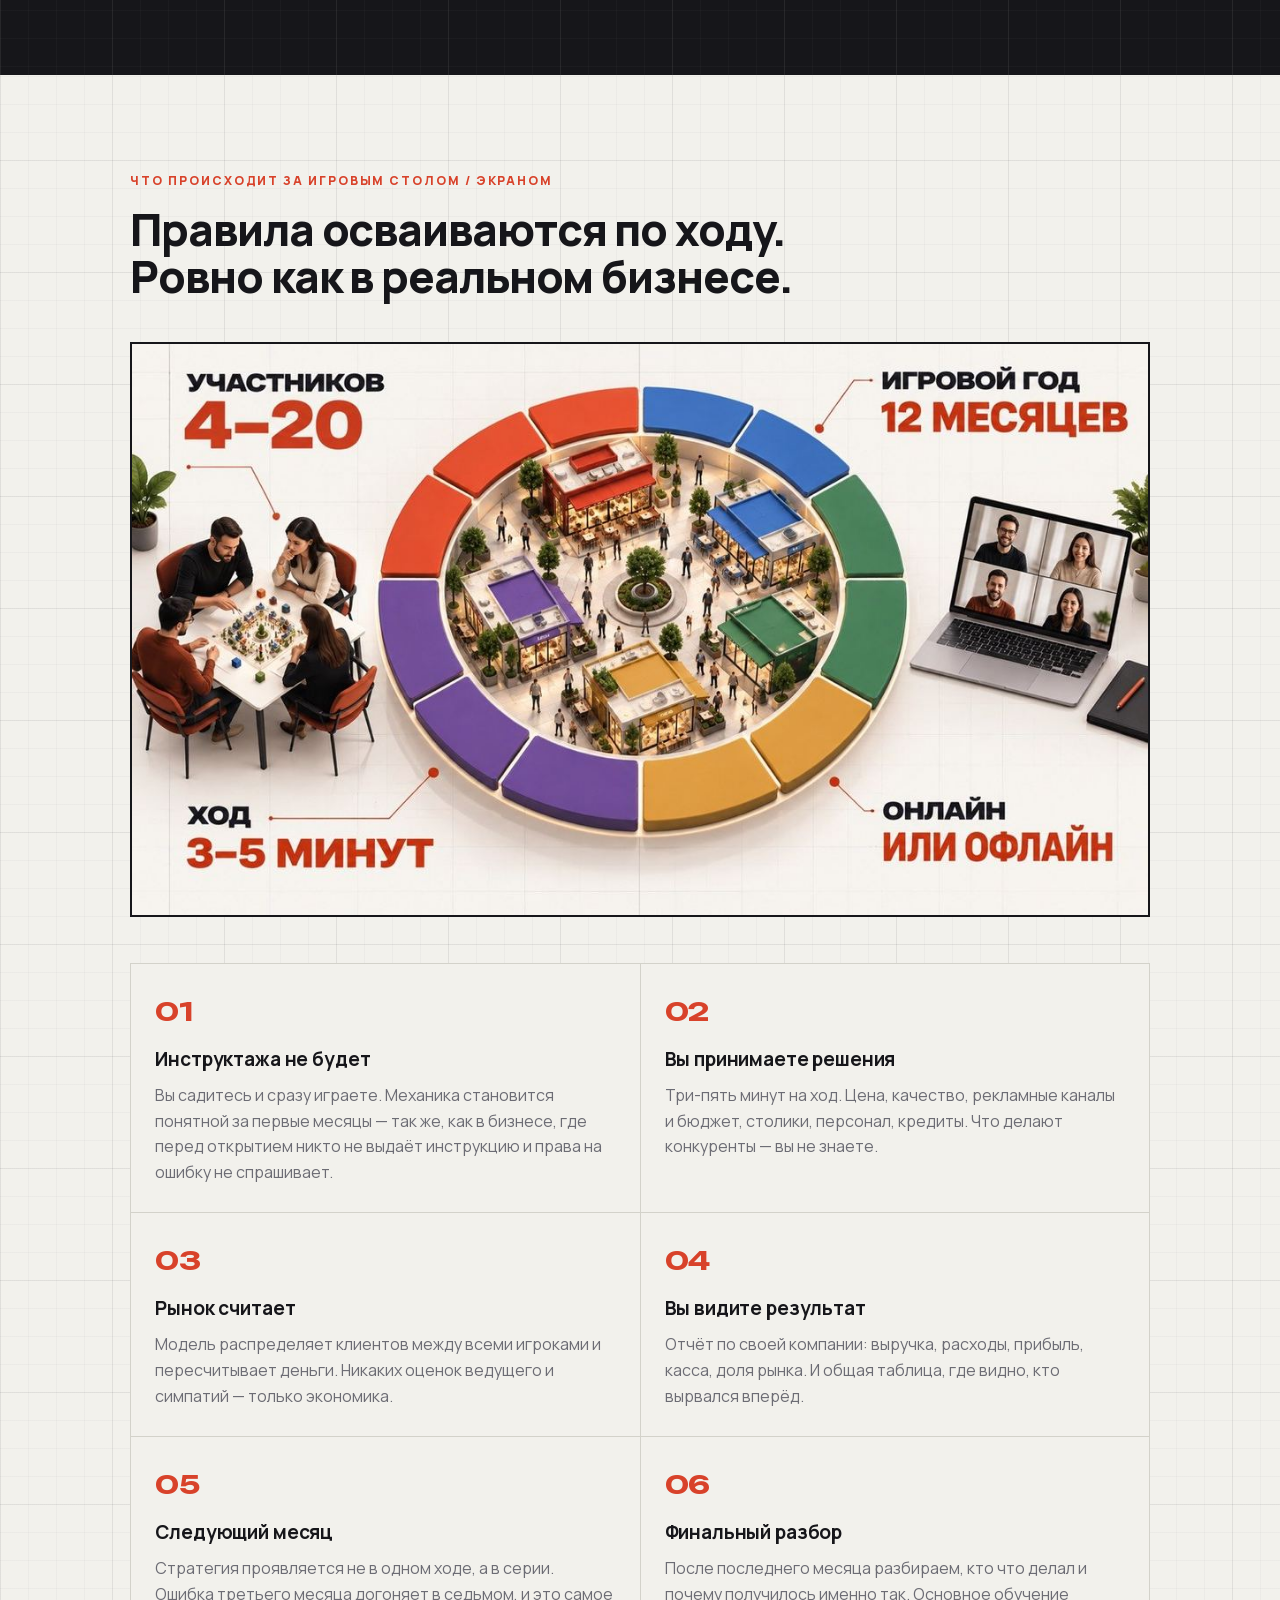
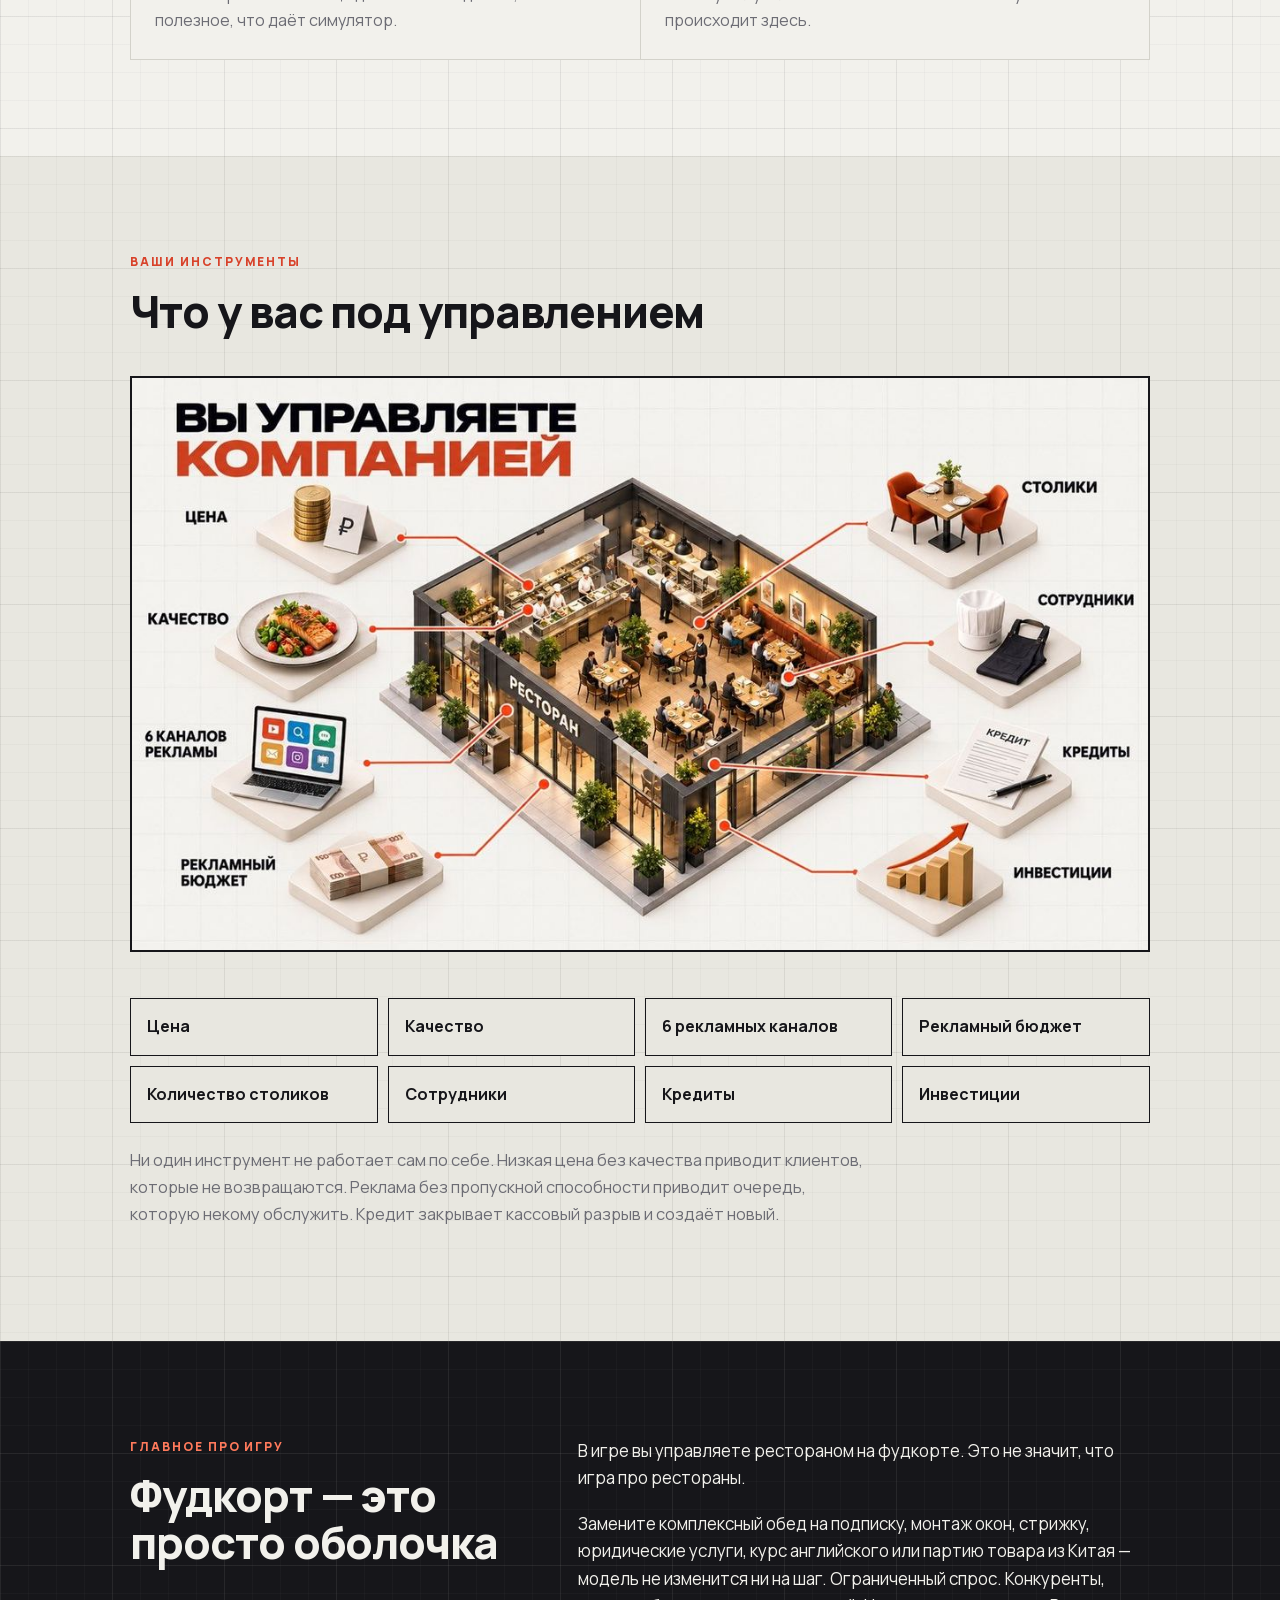
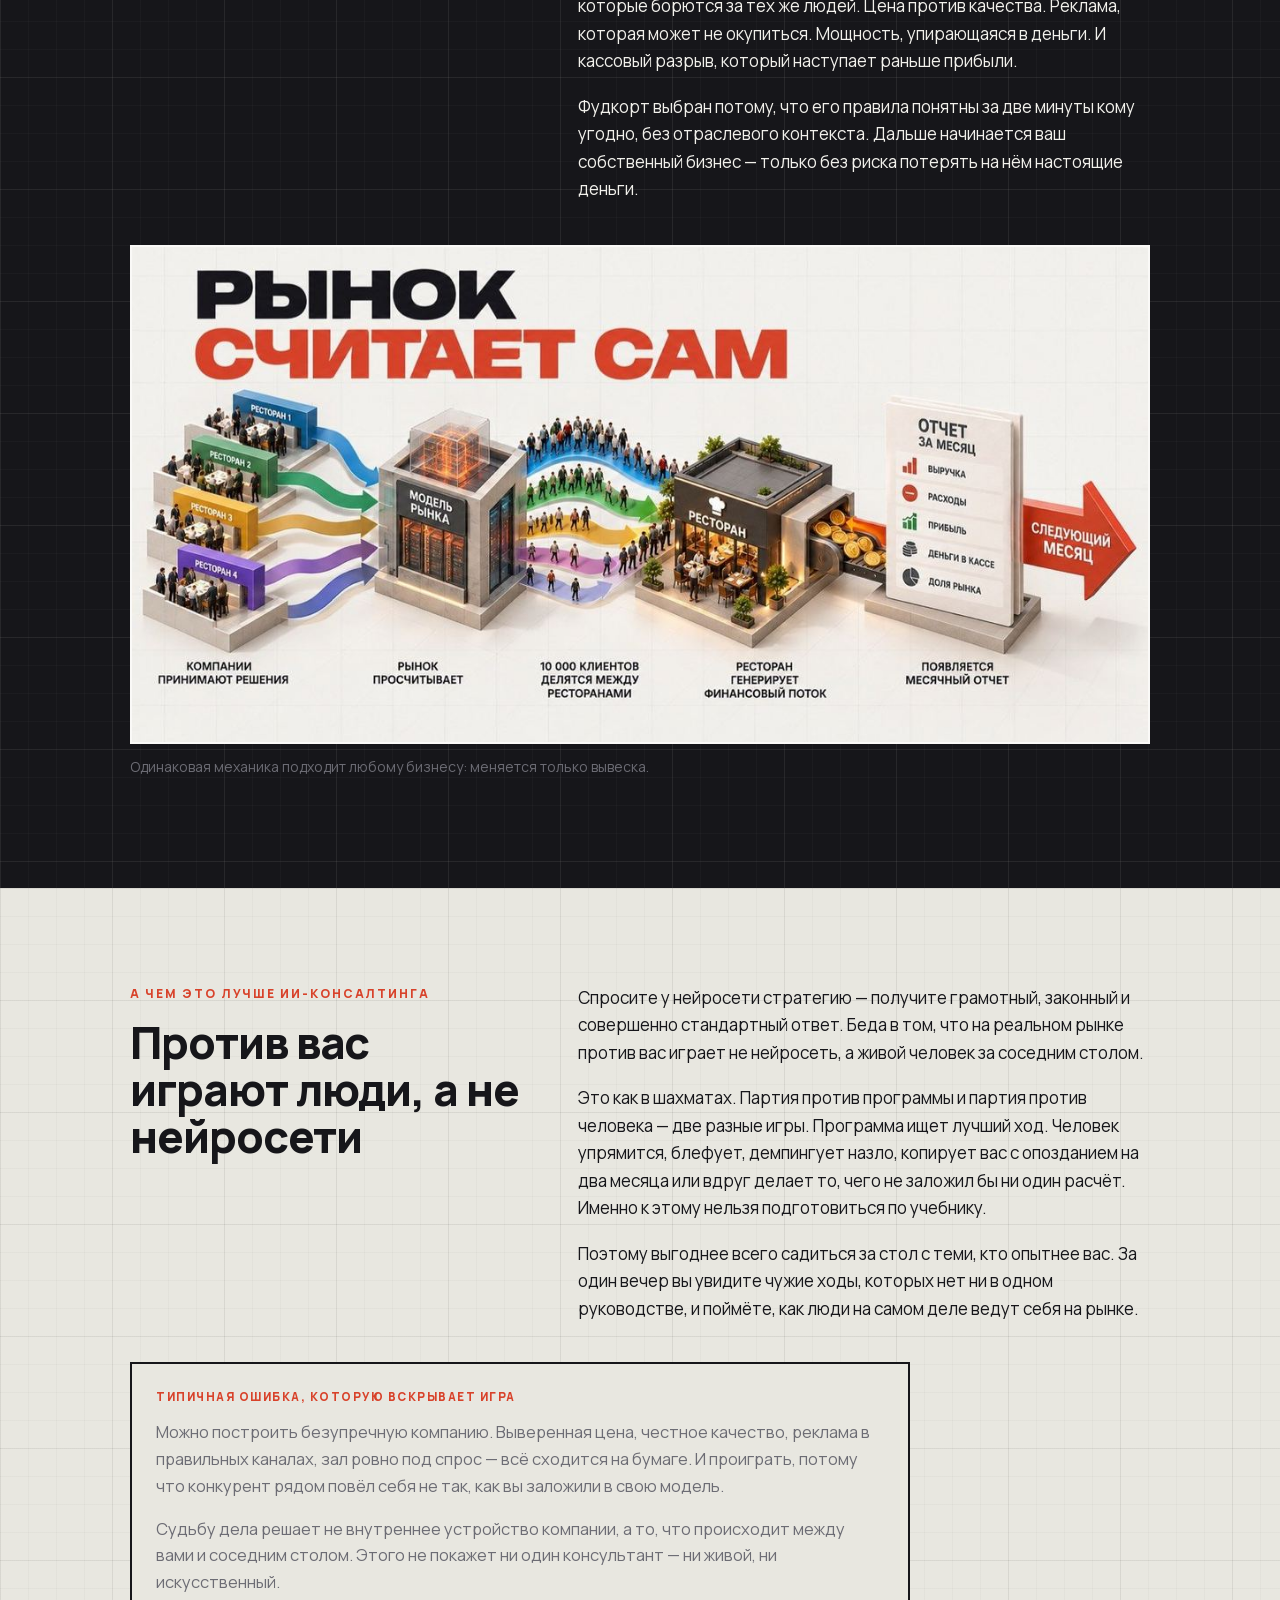
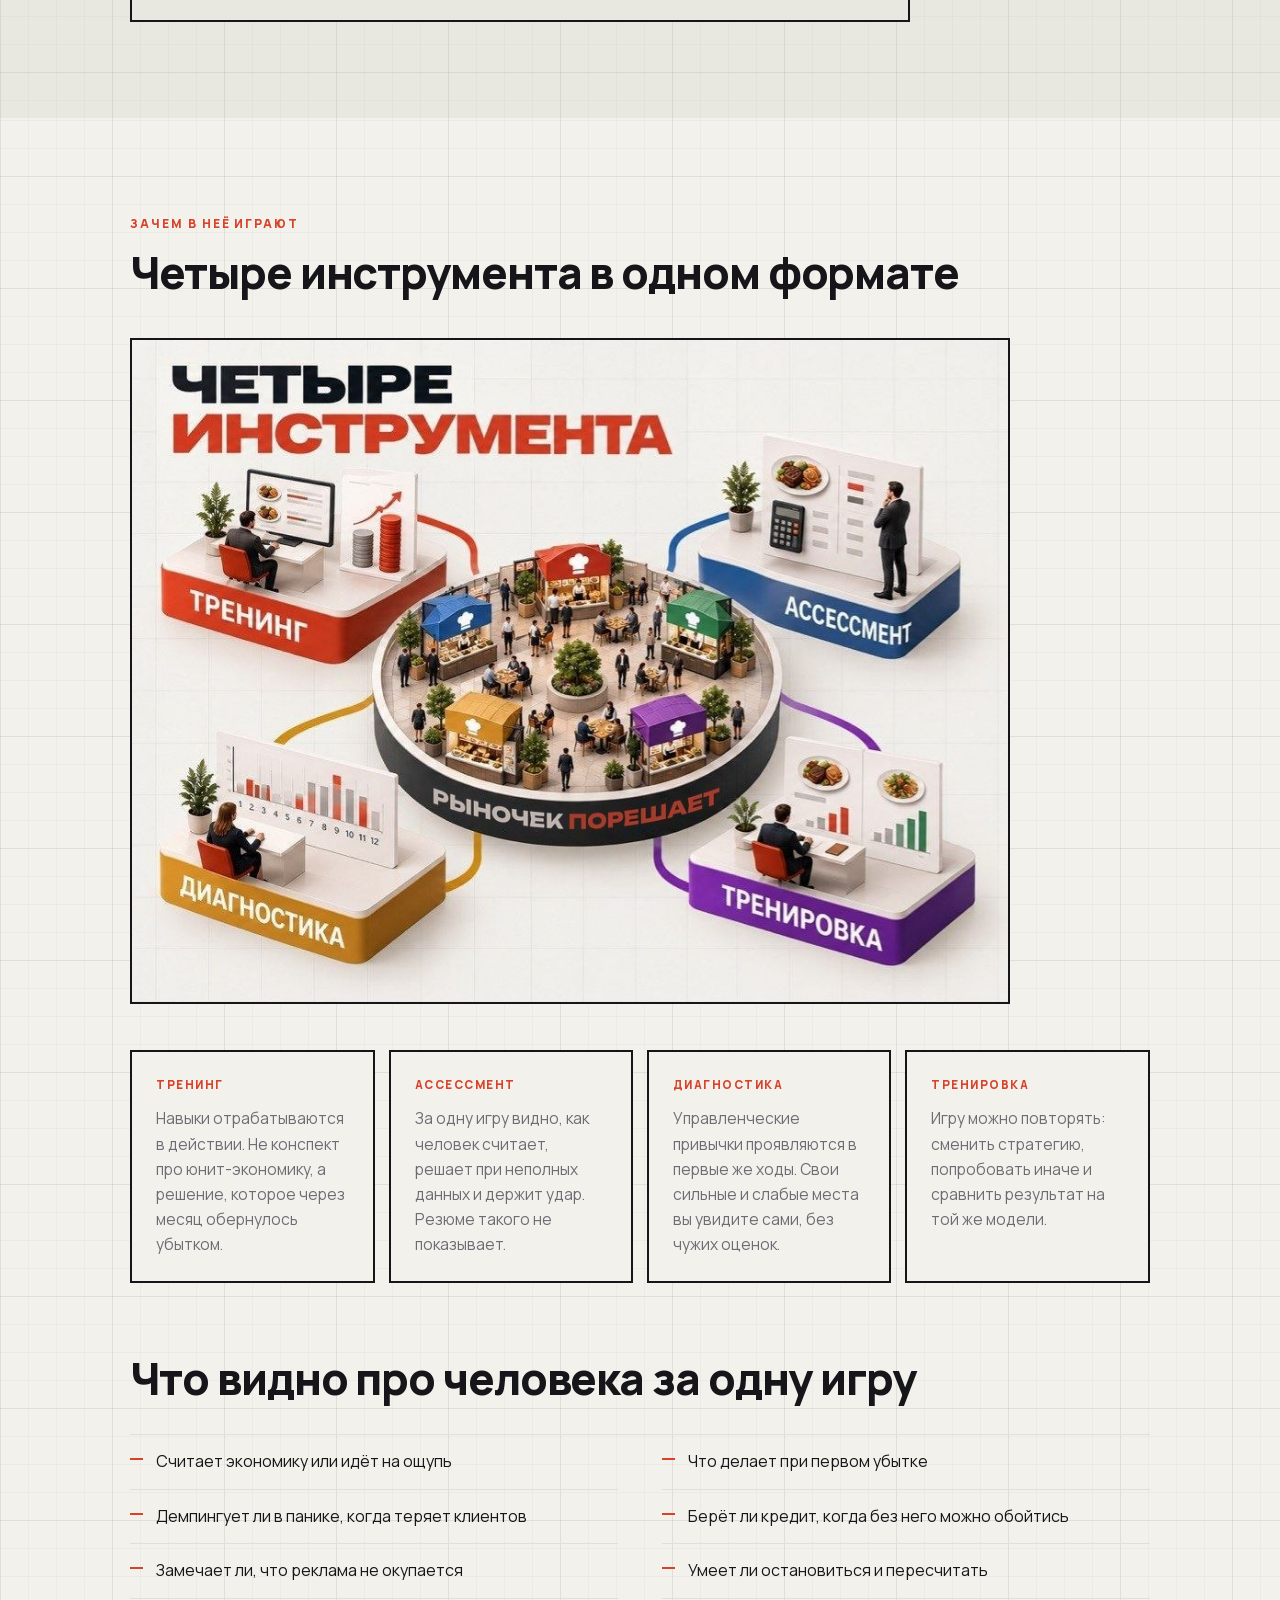
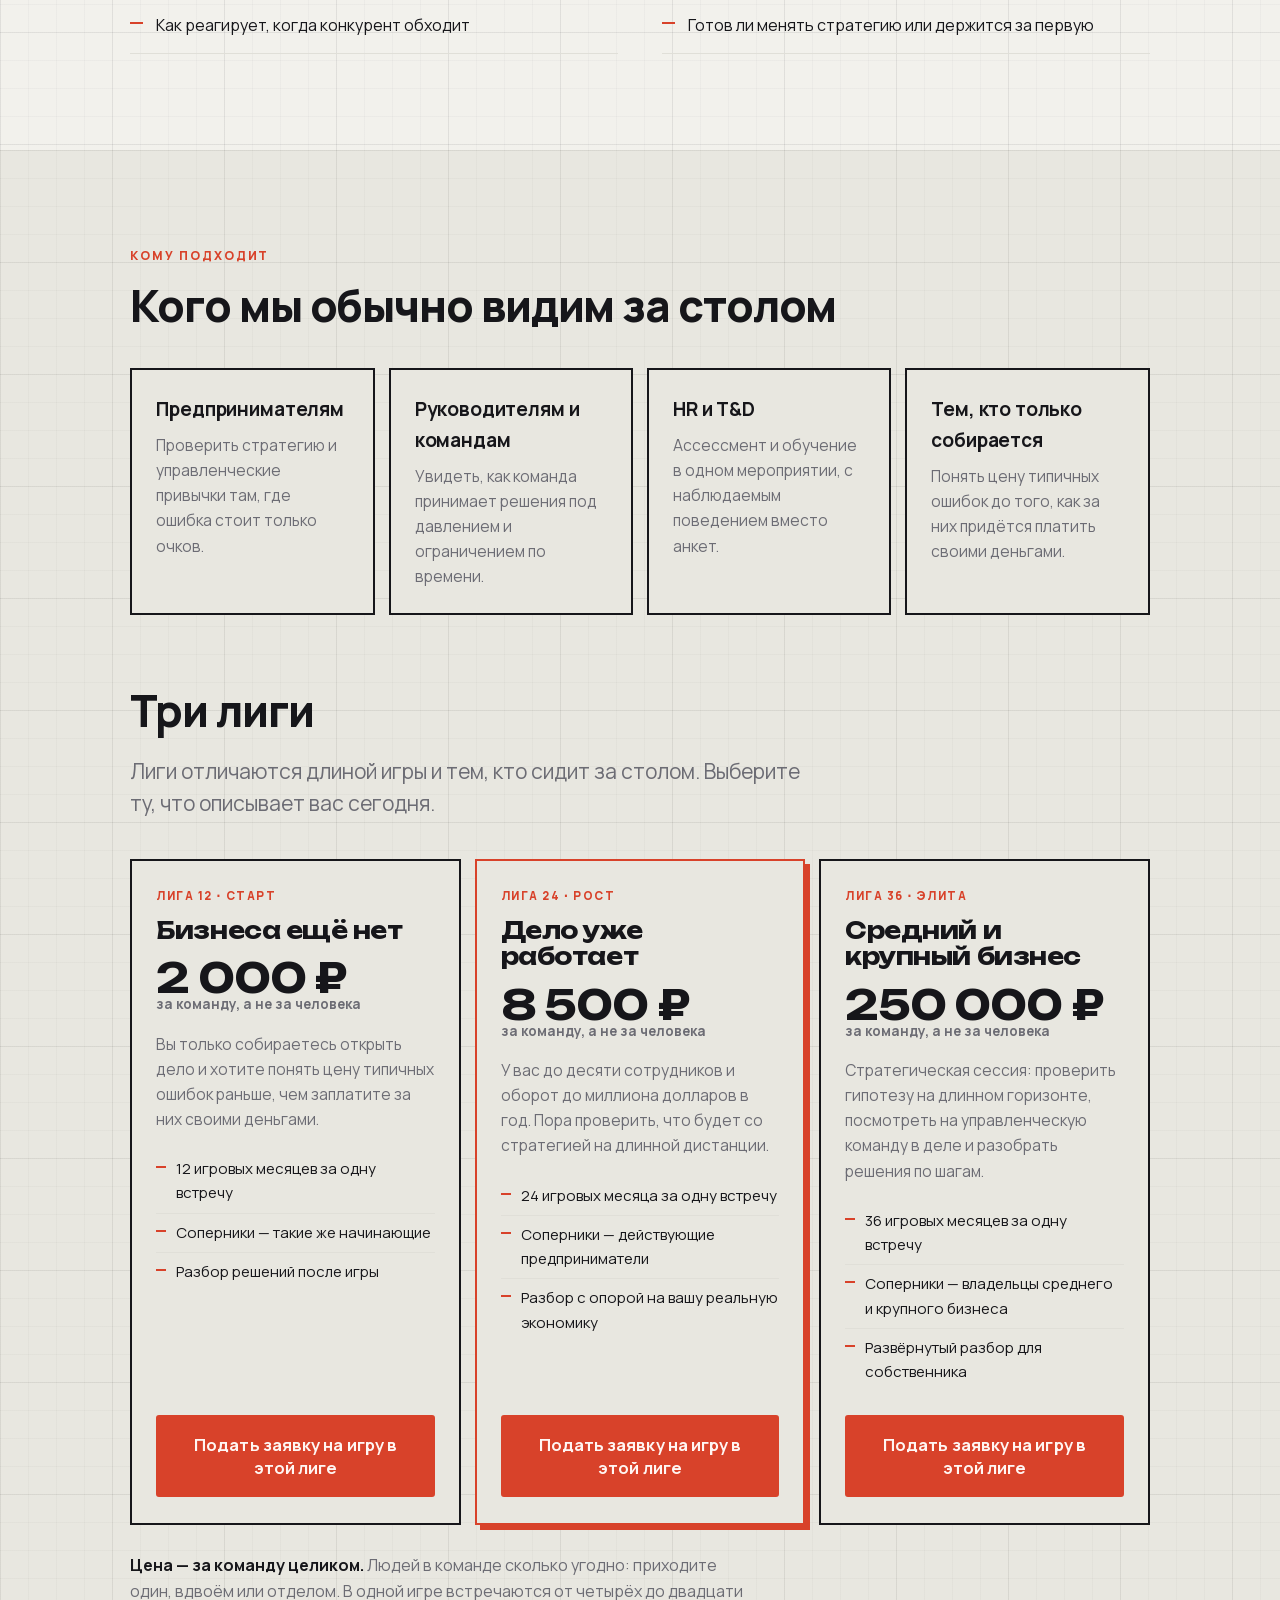
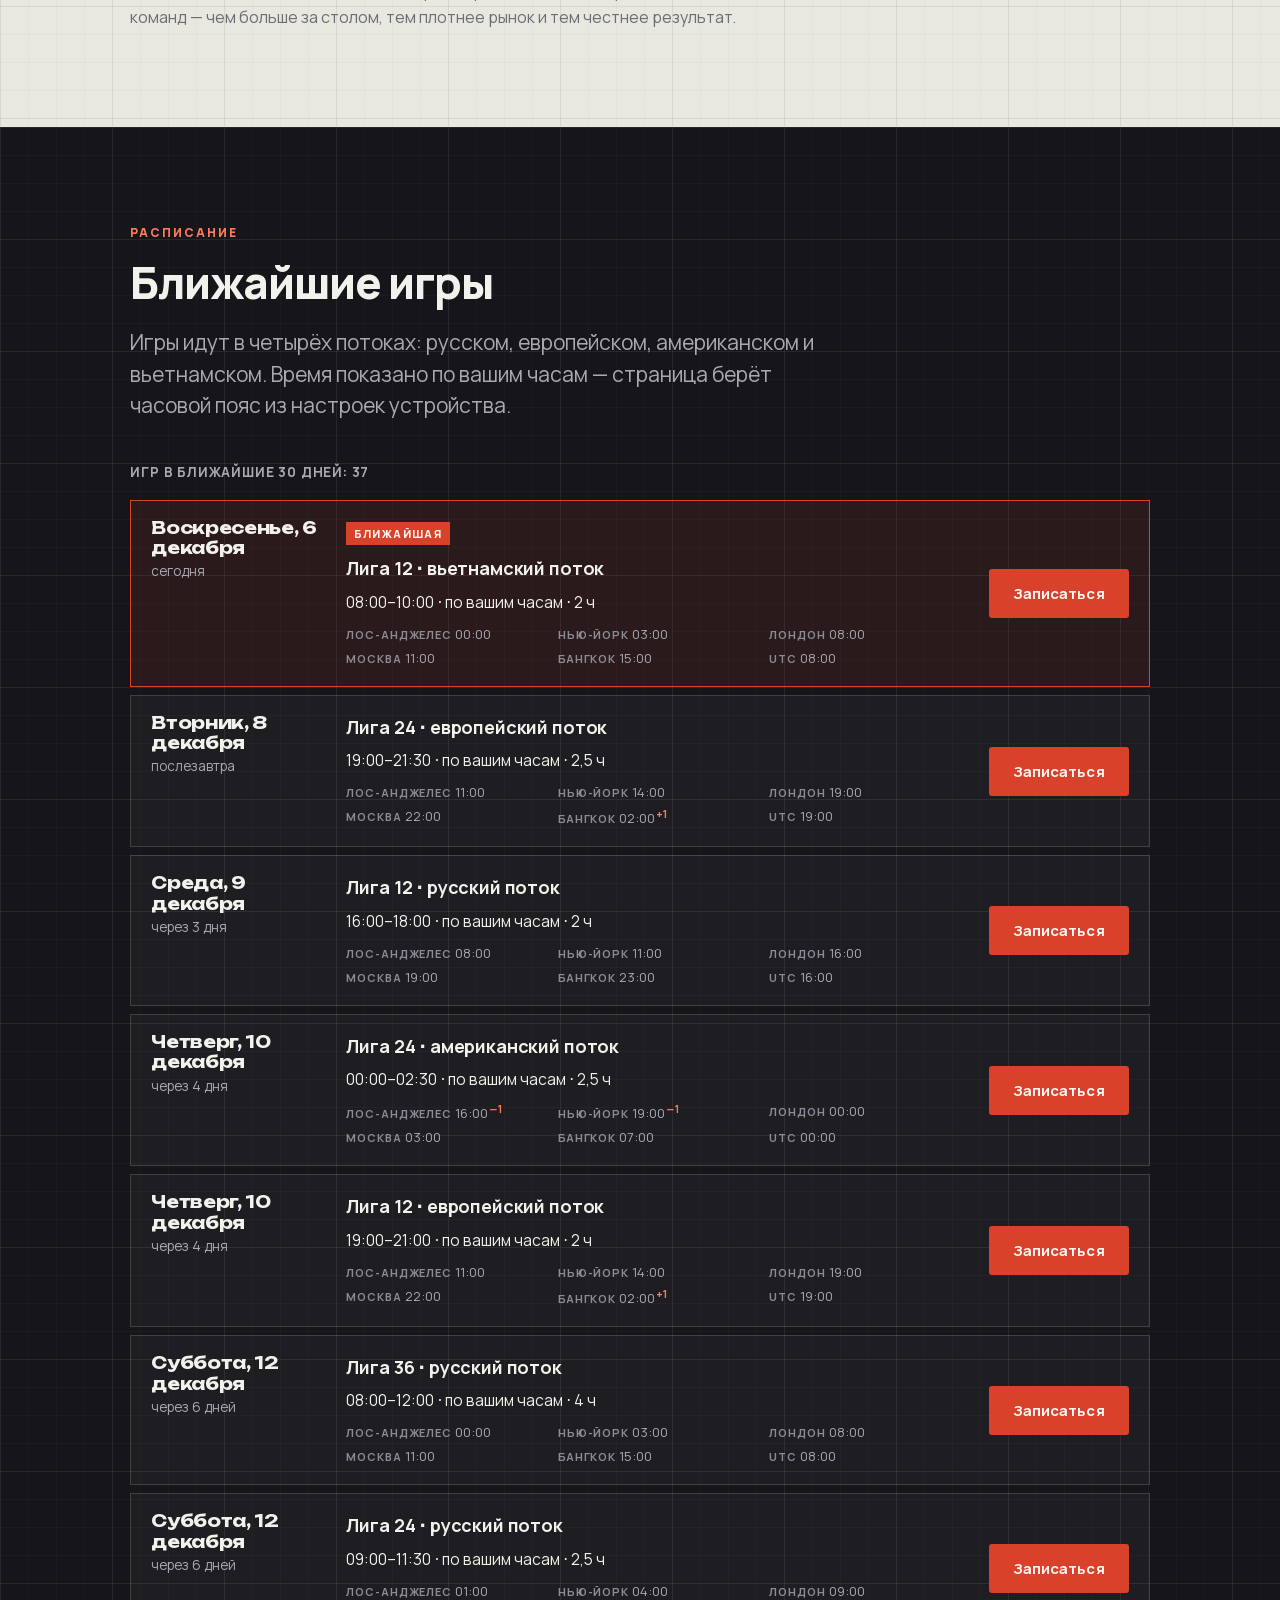
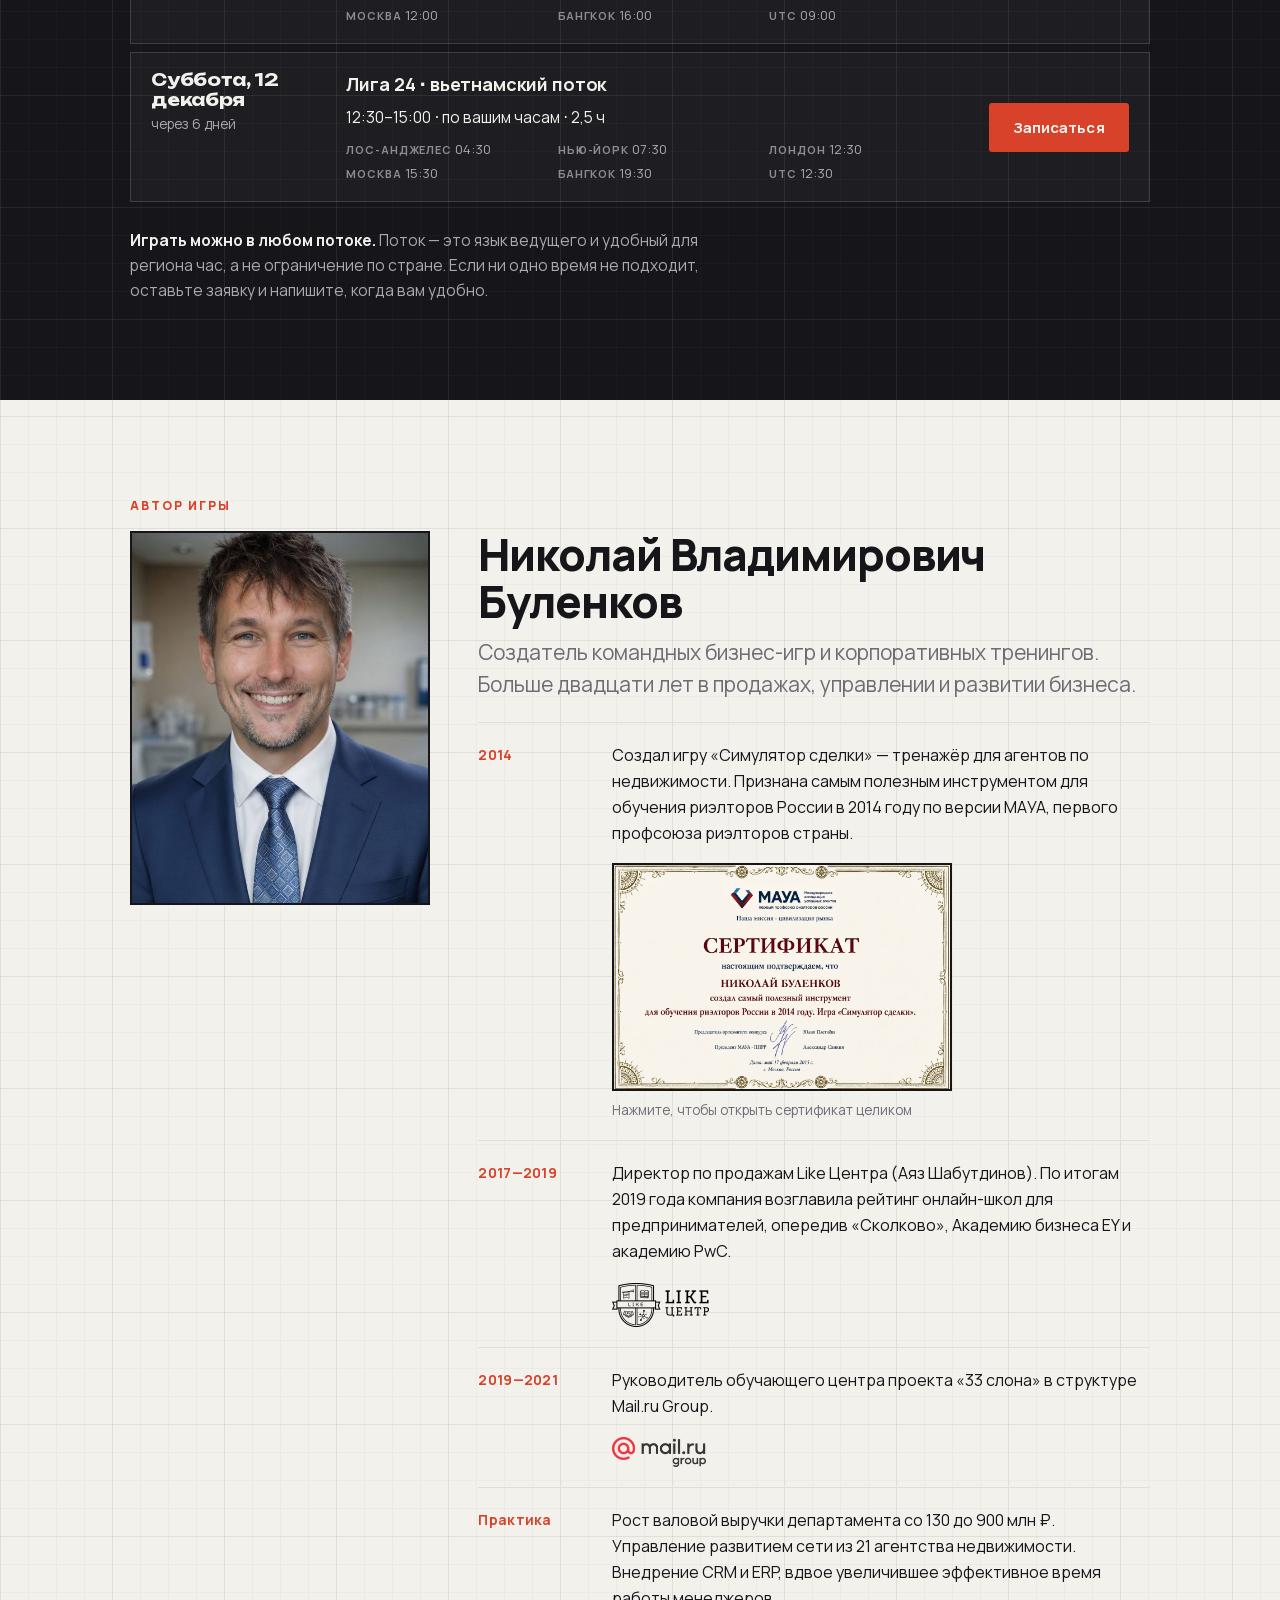
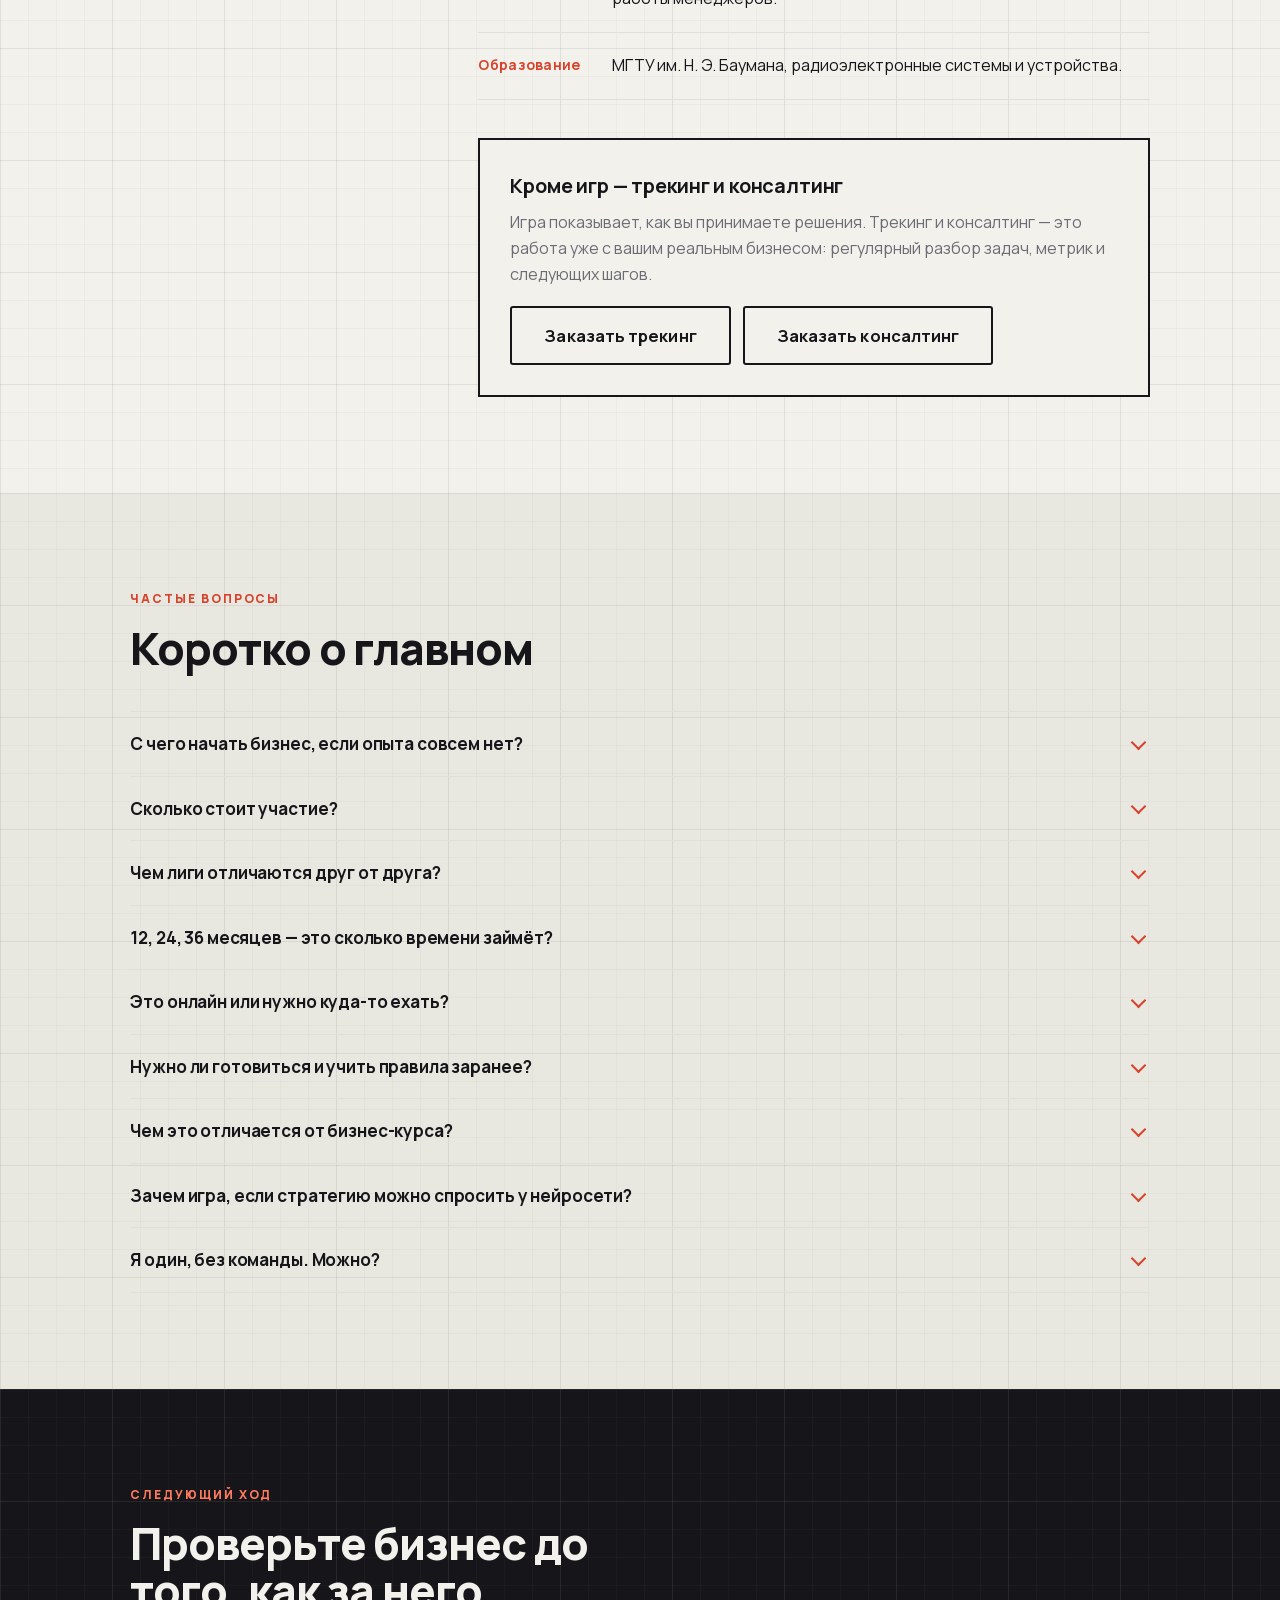
==== commit 93785efd: "Market Game / «Рыночек Порешает», только RU и EN, две лиги на Пхукете Новое название. «Захвати рынок" ====
--- a/index.html
+++ b/index.html
@@ -3,7 +3,7 @@
 <head>
 <meta charset="utf-8">
 <meta name="viewport" content="width=device-width, initial-scale=1">
-<title>Проверьте стратегию на живом рынке — командная бизнес-игра «Захвати рынок»</title>
+<title>Проверьте стратегию на живом рынке — командная бизнес-игра «Рыночек Порешает»</title>
 <meta name="description" content="Открываете дело или уже управляете им — проверьте стратегию в игре, прежде чем вкладывать деньги. Один рынок, живые конкуренты, игровой год за одну встречу. Три лиги от 2 000 ₽ за команду.">
 <meta name="theme-color" content="#F2F1EC">
 <link rel="icon" href="favicon.svg" type="image/svg+xml">
@@ -11,7 +11,6 @@
 
 <link rel="alternate" hreflang="ru" href="https://marketgame.club/">
 <link rel="alternate" hreflang="en" href="https://marketgame.club/en/">
-<link rel="alternate" hreflang="vi" href="https://marketgame.club/vi/">
 <link rel="alternate" hreflang="x-default" href="https://marketgame.club/">
 
 <meta property="og:type" content="website">
@@ -31,7 +30,7 @@
     {
       "@type": "Organization",
       "@id": "https://marketgame.club/#org",
-      "name": "Захвати рынок",
+      "name": "Рыночек Порешает",
       "url": "https://marketgame.club/",
       "logo": "https://marketgame.club/og.jpg",
       "founder": {
@@ -44,7 +43,7 @@
     {
       "@type": "Product",
       "@id": "https://marketgame.club/#game",
-      "name": "«Захвати рынок» — командная бизнес-игра",
+      "name": "«Рыночек Порешает» — командная бизнес-игра",
       "description": "Командная бизнес-игра: от 4 до 20 команд борются за один рынок в течение 12, 24 или 36 игровых ходов за одну встречу. Модель распределяет 10 000 клиентов по цене, качеству, рекламе и пропускной способности. Побеждает тот, у кого больше денег в кассе.",
       "brand": { "@id": "https://marketgame.club/#org" },
       "image": "https://marketgame.club/og.jpg",
@@ -169,12 +168,11 @@
 
 <header class="wrap">
   <div class="bar">
-    <div class="logo">Захвати<br><em>рынок</em></div>
+    <div class="logo">Рыночек<br><em>порешает</em></div>
     <div class="bar__right">
       <nav class="lang" aria-label="Язык сайта">
         <span aria-current="page">RU</span>
         <a href="en/" lang="en" hreflang="en" title="English">EN</a>
-        <a href="vi/" lang="vi" hreflang="vi" title="Tiếng Việt">VI</a>
       </nav>
       <a class="bar__tg" href="#leagues" data-lead="">Подать заявку</a>
     </div>
@@ -185,7 +183,7 @@
 <section class="wrap hero">
   <div class="hero__in">
     <div>
-      <span class="eyebrow">«ЗАХВАТИ РЫНОК» · КОМАНДНАЯ БИЗНЕС-ИГРА</span>
+      <span class="eyebrow">«РЫНОЧЕК ПОРЕШАЕТ» · КОМАНДНАЯ БИЗНЕС-ИГРА</span>
       <h1>Проверьте стратегию<span>на живом рынке</span></h1>
       <p class="lede">Открываете дело или уже управляете им — два часа за игровым столом покажут то, на что в жизни уходят месяцы бизнес-школы и годы работы.</p>
       <div class="btns">
@@ -355,7 +353,7 @@
   <div class="wrap">
     <span class="eyebrow">ЗАЧЕМ В НЕЁ ИГРАЮТ</span>
     <h2>Четыре инструмента в одном формате</h2>
-    <figure class="figure figure--mid" style="margin-bottom:clamp(30px,4.5vw,46px)"><img src="four-tools.jpg" width="953" height="720" alt="Четыре применения игры «Захвати рынок»: тренинг, ассессмент, диагностика и тренировка" loading="lazy"></figure>
+    <figure class="figure figure--mid" style="margin-bottom:clamp(30px,4.5vw,46px)"><img src="four-tools.jpg" width="953" height="720" alt="Четыре применения игры «Рыночек Порешает»: тренинг, ассессмент, диагностика и тренировка" loading="lazy"></figure>
     <div class="cards cards--4">
       <div class="card"><span class="card__tag">ТРЕНИНГ</span><p>Навыки отрабатываются в действии. Не конспект про юнит-экономику, а решение, которое через месяц обернулось убытком.</p></div>
       <div class="card"><span class="card__tag">АССЕССМЕНТ</span><p>За одну игру видно, как человек считает, решает при неполных данных и держит удар. Резюме такого не показывает.</p></div>
@@ -569,7 +567,7 @@
 
 <footer class="wrap">
   <div class="foot">
-    <span>«Захвати рынок» · бизнес-симулятор Николая Буленкова</span>
+    <span>«Рыночек Порешает» · бизнес-симулятор Николая Буленкова</span>
     <span>Связаться с автором: <a href="https://t.me/Nickbv">Telegram</a> · <a href="https://wa.me/66823204796">WhatsApp</a></span>
     <span><a href="privacy.html">Политика конфиденциальности</a></span>
   </div>
@@ -661,8 +659,8 @@
     { label: 'UTC',          tz: 'UTC' }
   ],
   seo: {
-    name: '«Захвати рынок»',
-    organizer: 'Захвати рынок',
+    name: '«Рыночек Порешает»',
+    organizer: 'Рыночек Порешает',
     url: 'https://marketgame.club/',
     currency: 'RUB',
     prices: { l12: 2000, l24: 8500, l36: 250000 }
--- a/styles.css
+++ b/styles.css
@@ -1,6 +1,6 @@
-/* Вёрстка сайта «Захвати рынок». Одна на все языковые версии.
+/* Вёрстка сайта «Рыночек Порешает». Одна на все языковые версии.
    Файл лежит в корне, поэтому пути к шрифтам ниже работают
-   и для /, и для /en/, и для /vi/. */
+   и для /, и для /en/, и для /phuket/. */
 
 @font-face{font-family:'Unbounded';src:url('Unbounded.woff2') format('woff2');font-weight:200 900;font-style:normal;font-display:swap}
 @font-face{font-family:'Manrope';src:url('Manrope.woff2') format('woff2');font-weight:200 800;font-style:normal;font-display:swap}
@@ -66,6 +66,8 @@
 
 .eyebrow{display:block;font-size:12px;font-weight:800;letter-spacing:.16em;color:var(--red);margin-bottom:16px}
 
+/* кнопки-<button> браузер по умолчанию набирает системным шрифтом, а не шрифтом страницы */
+button{font-family:inherit}
 .btn{display:inline-block;padding:16px 32px;font-weight:700;font-size:16.5px;letter-spacing:.005em;text-decoration:none;border:2px solid var(--red);background:var(--red);color:#FFF6F3;border-radius:3px;transition:background .15s,border-color .15s,transform .12s}
 .btn:hover{background:var(--red-dk);border-color:var(--red-dk)}
 .btn:active{transform:translateY(1px)}
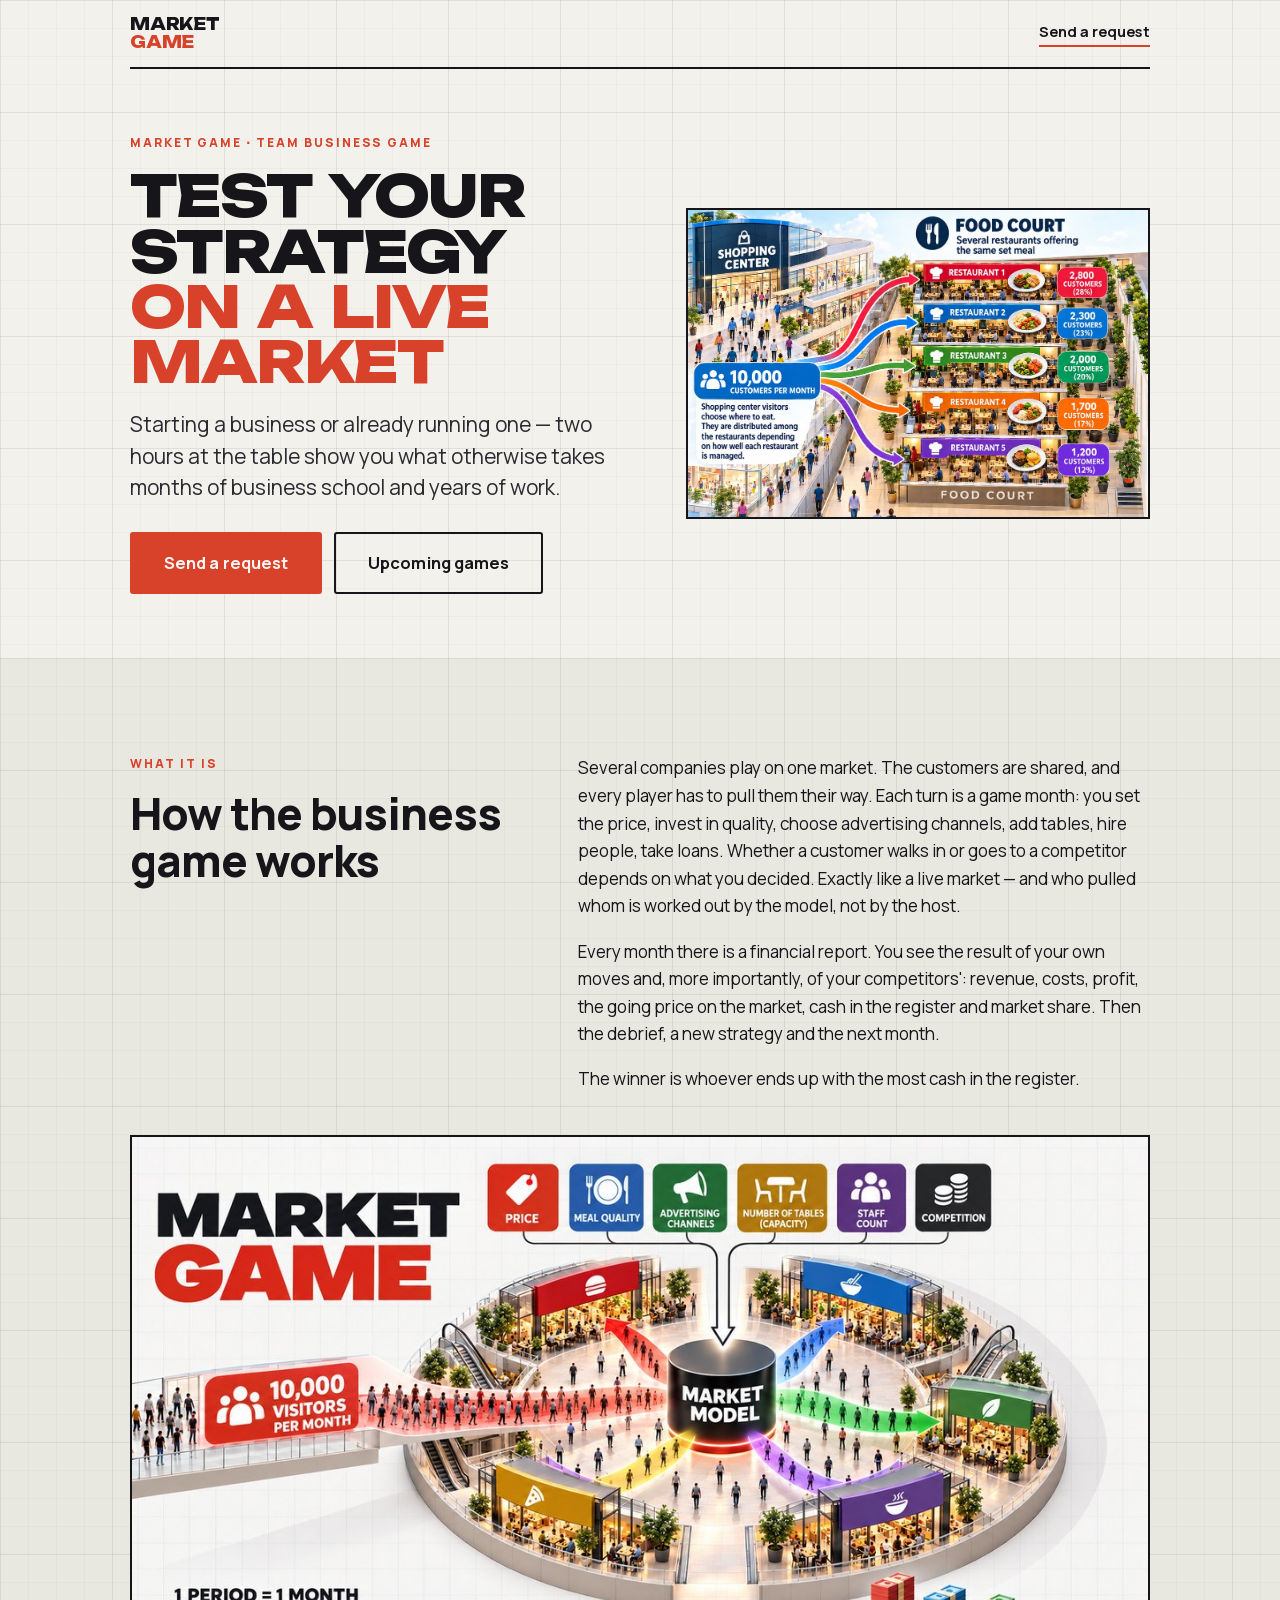
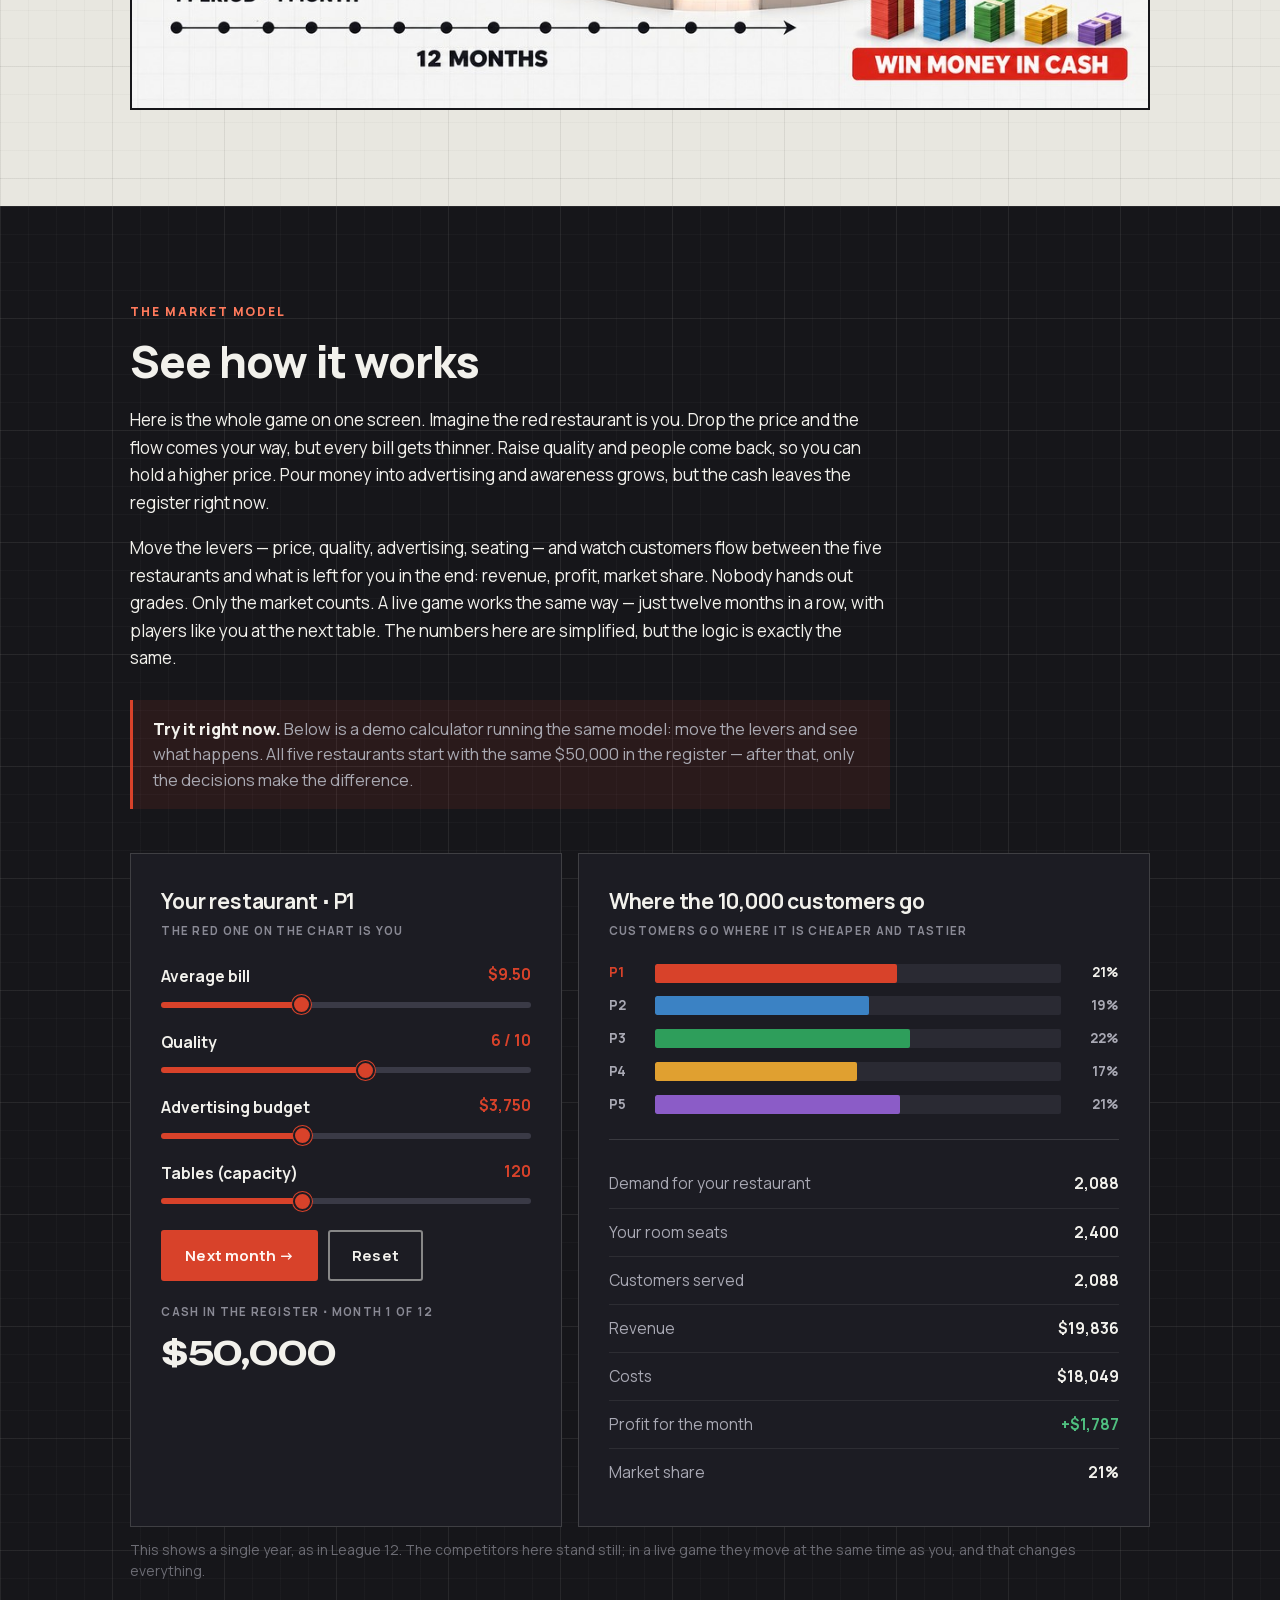
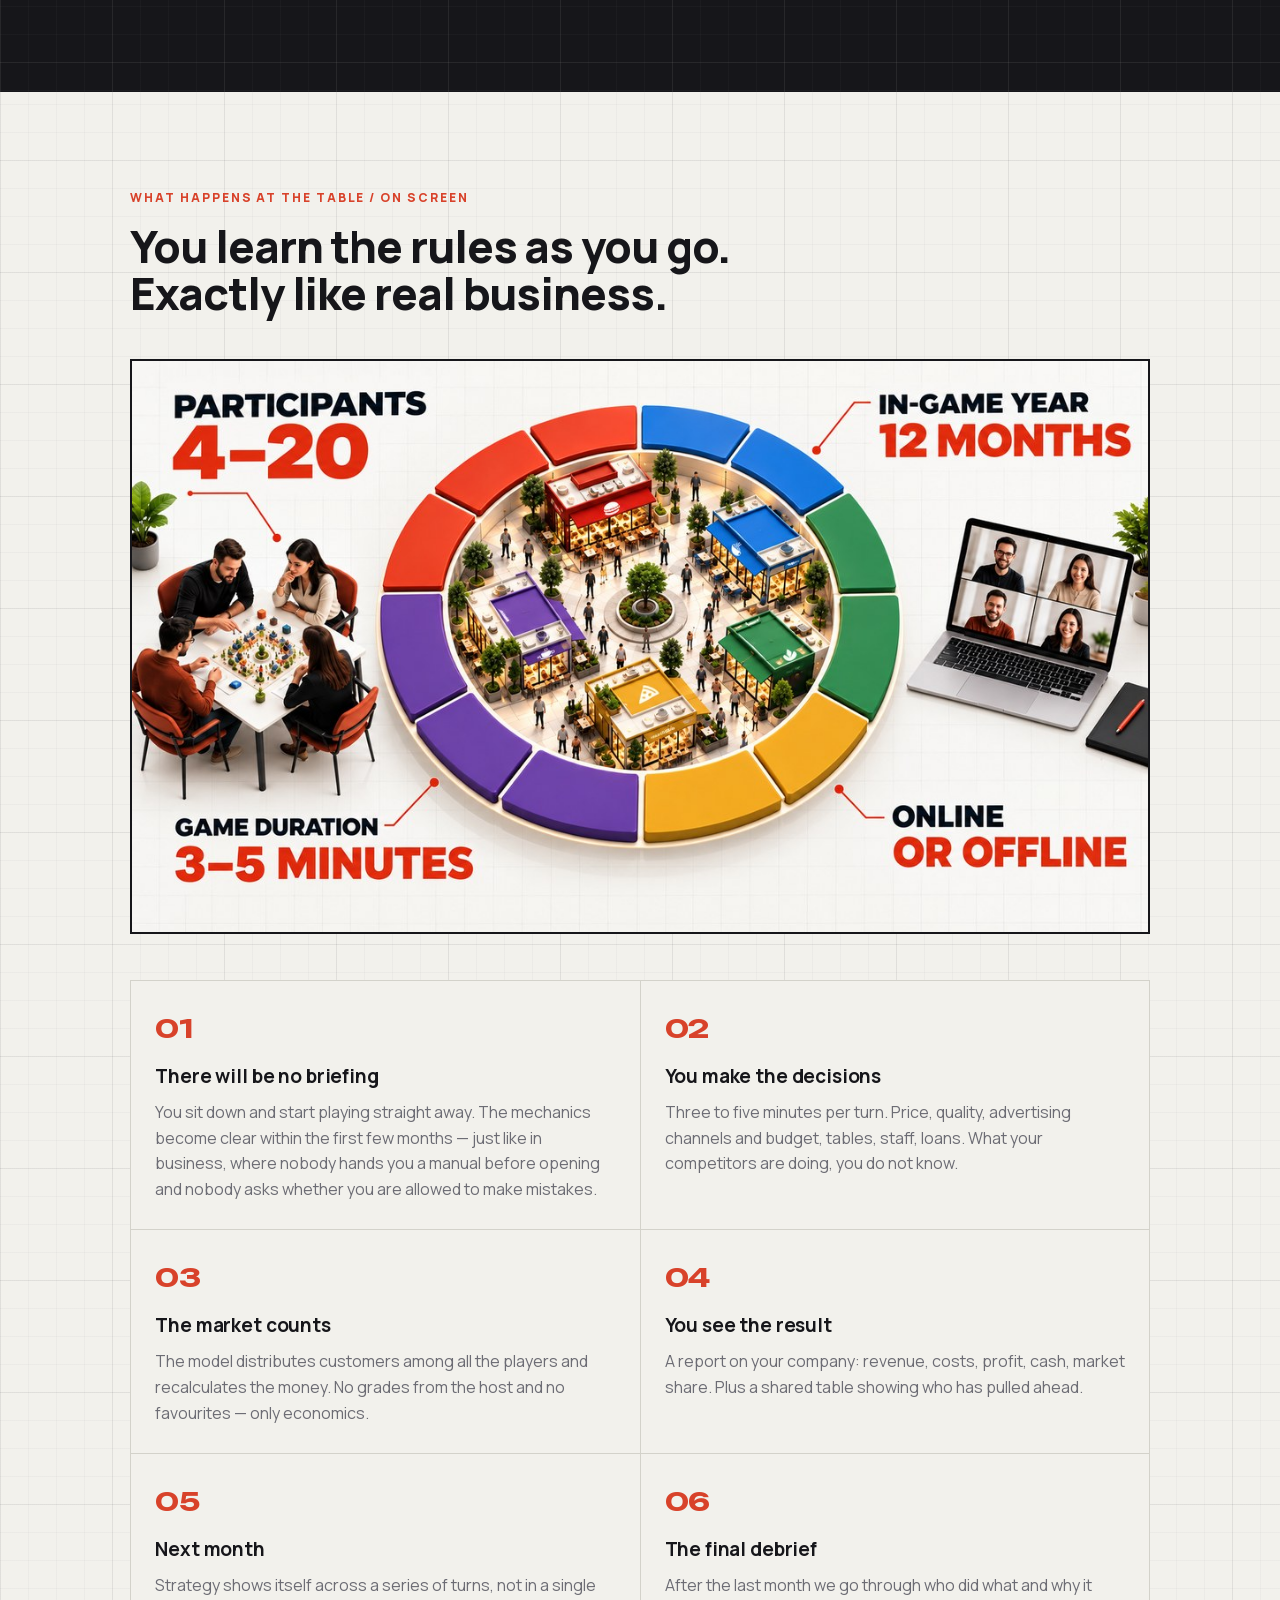
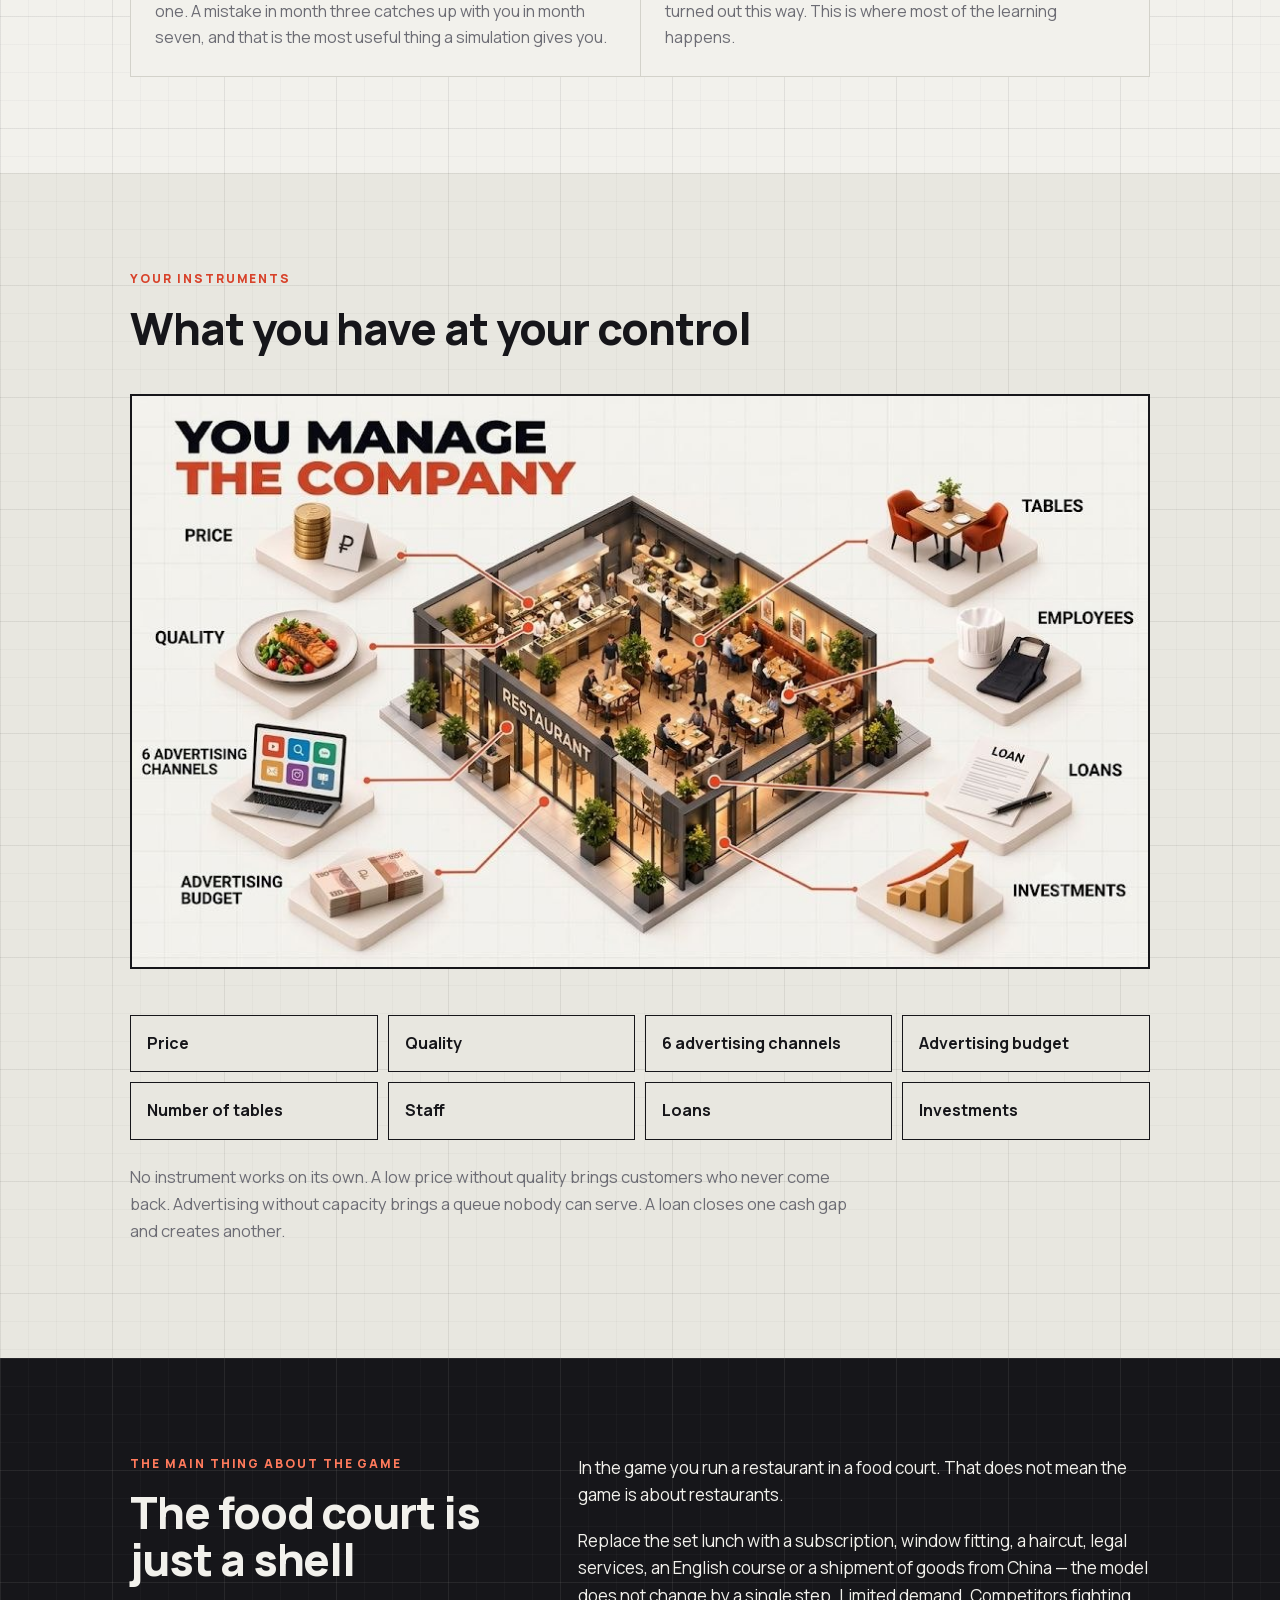
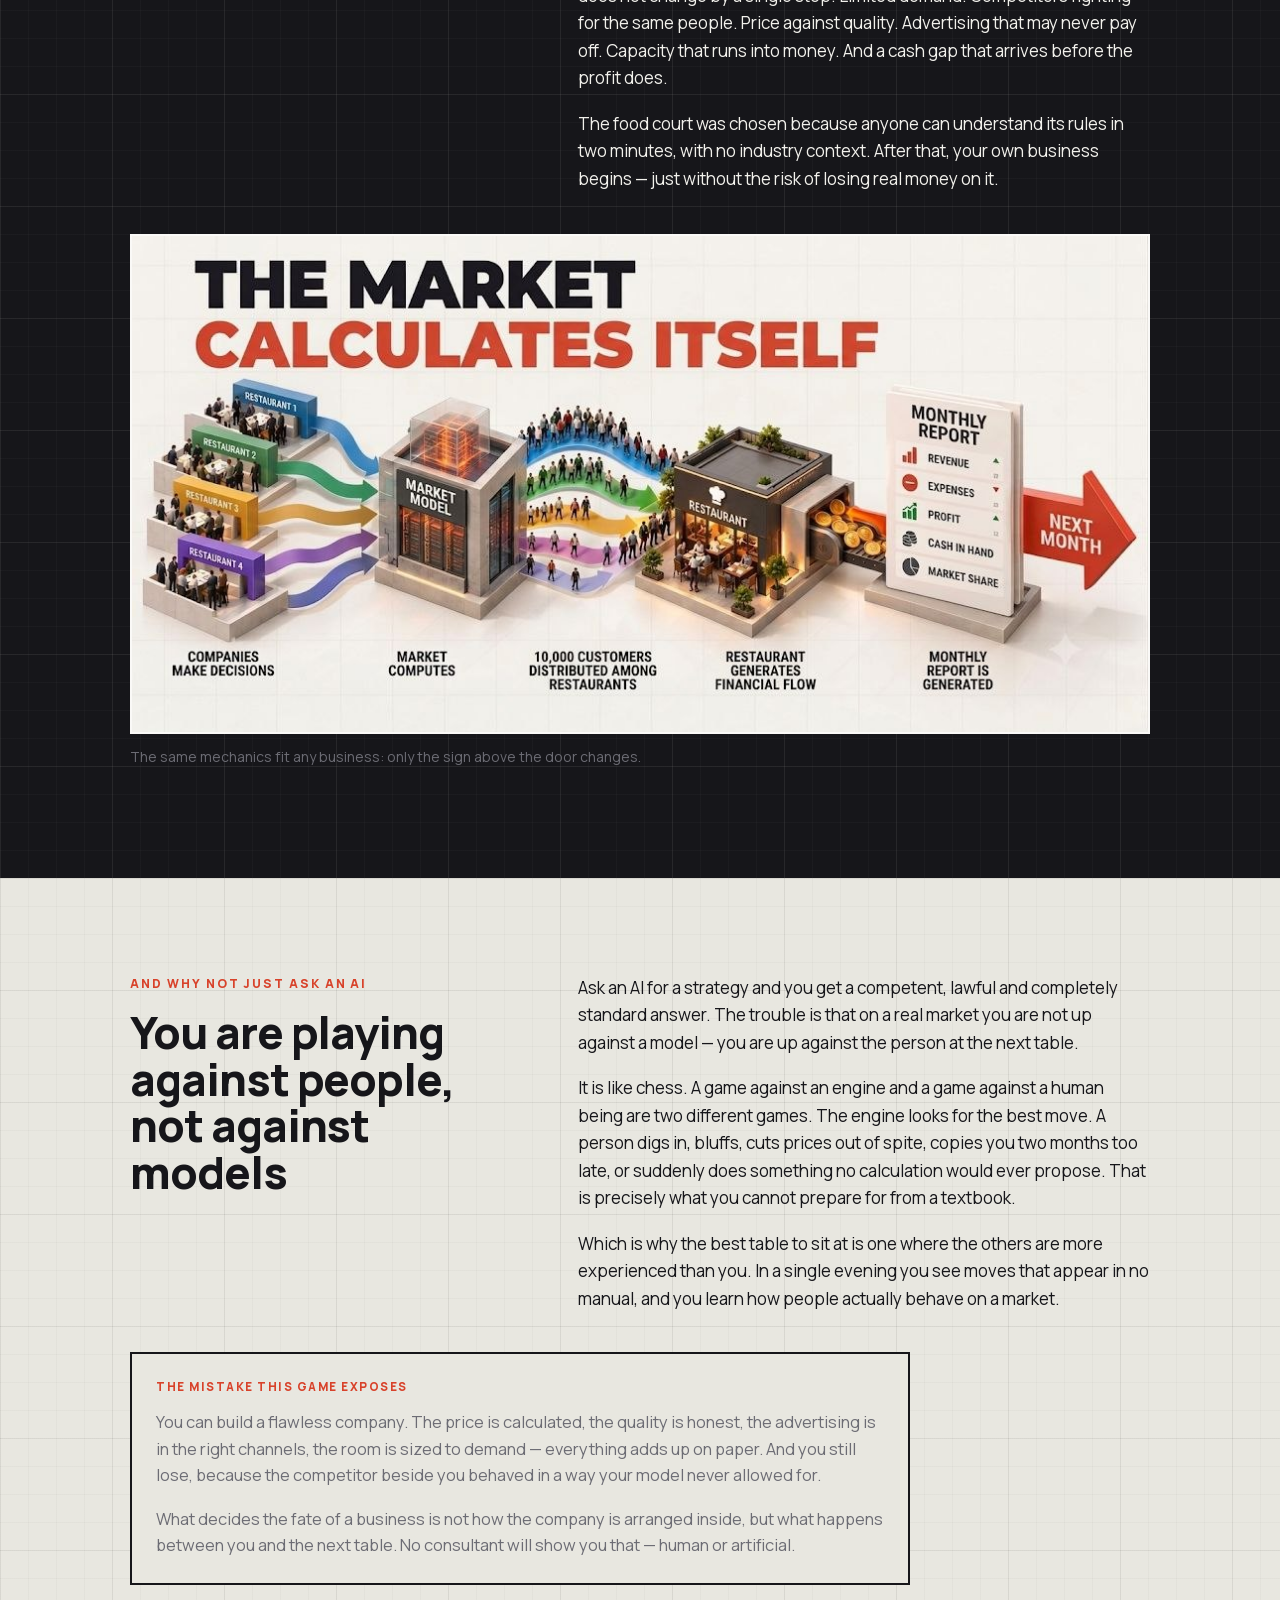
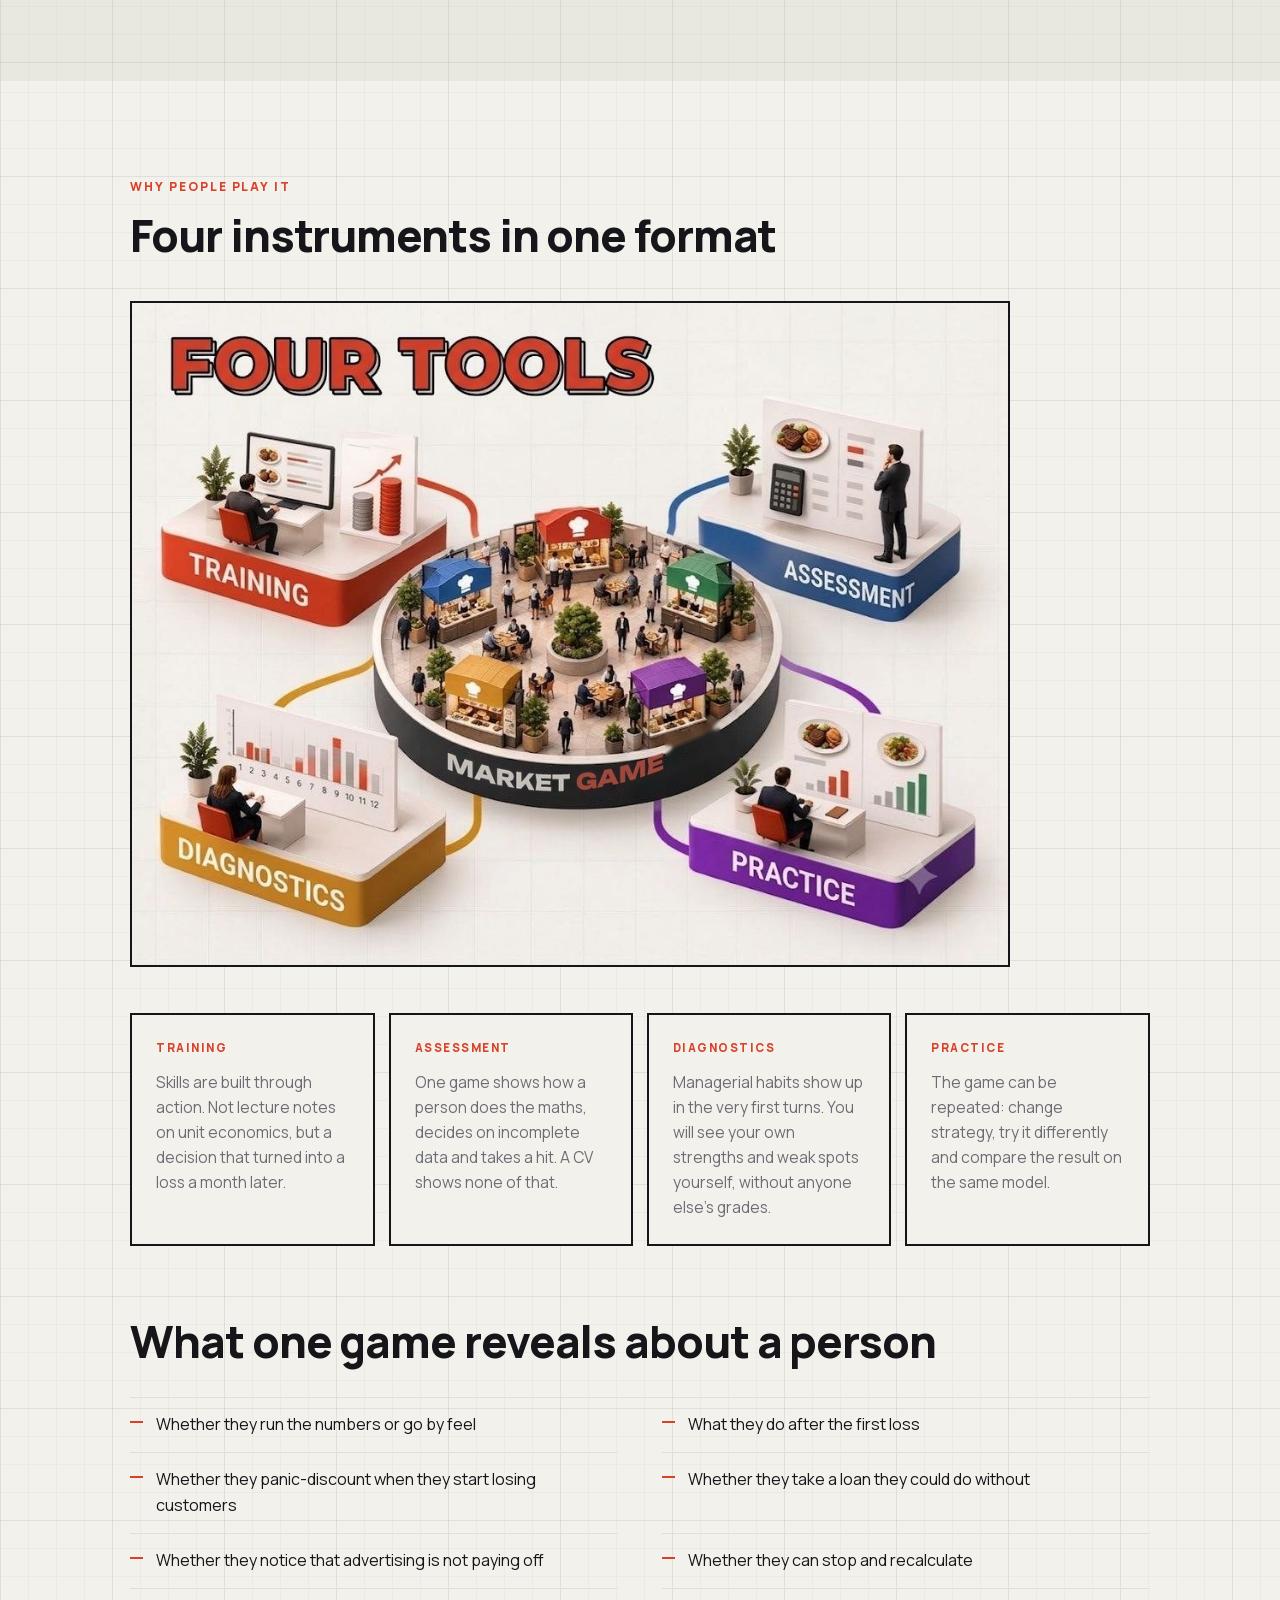
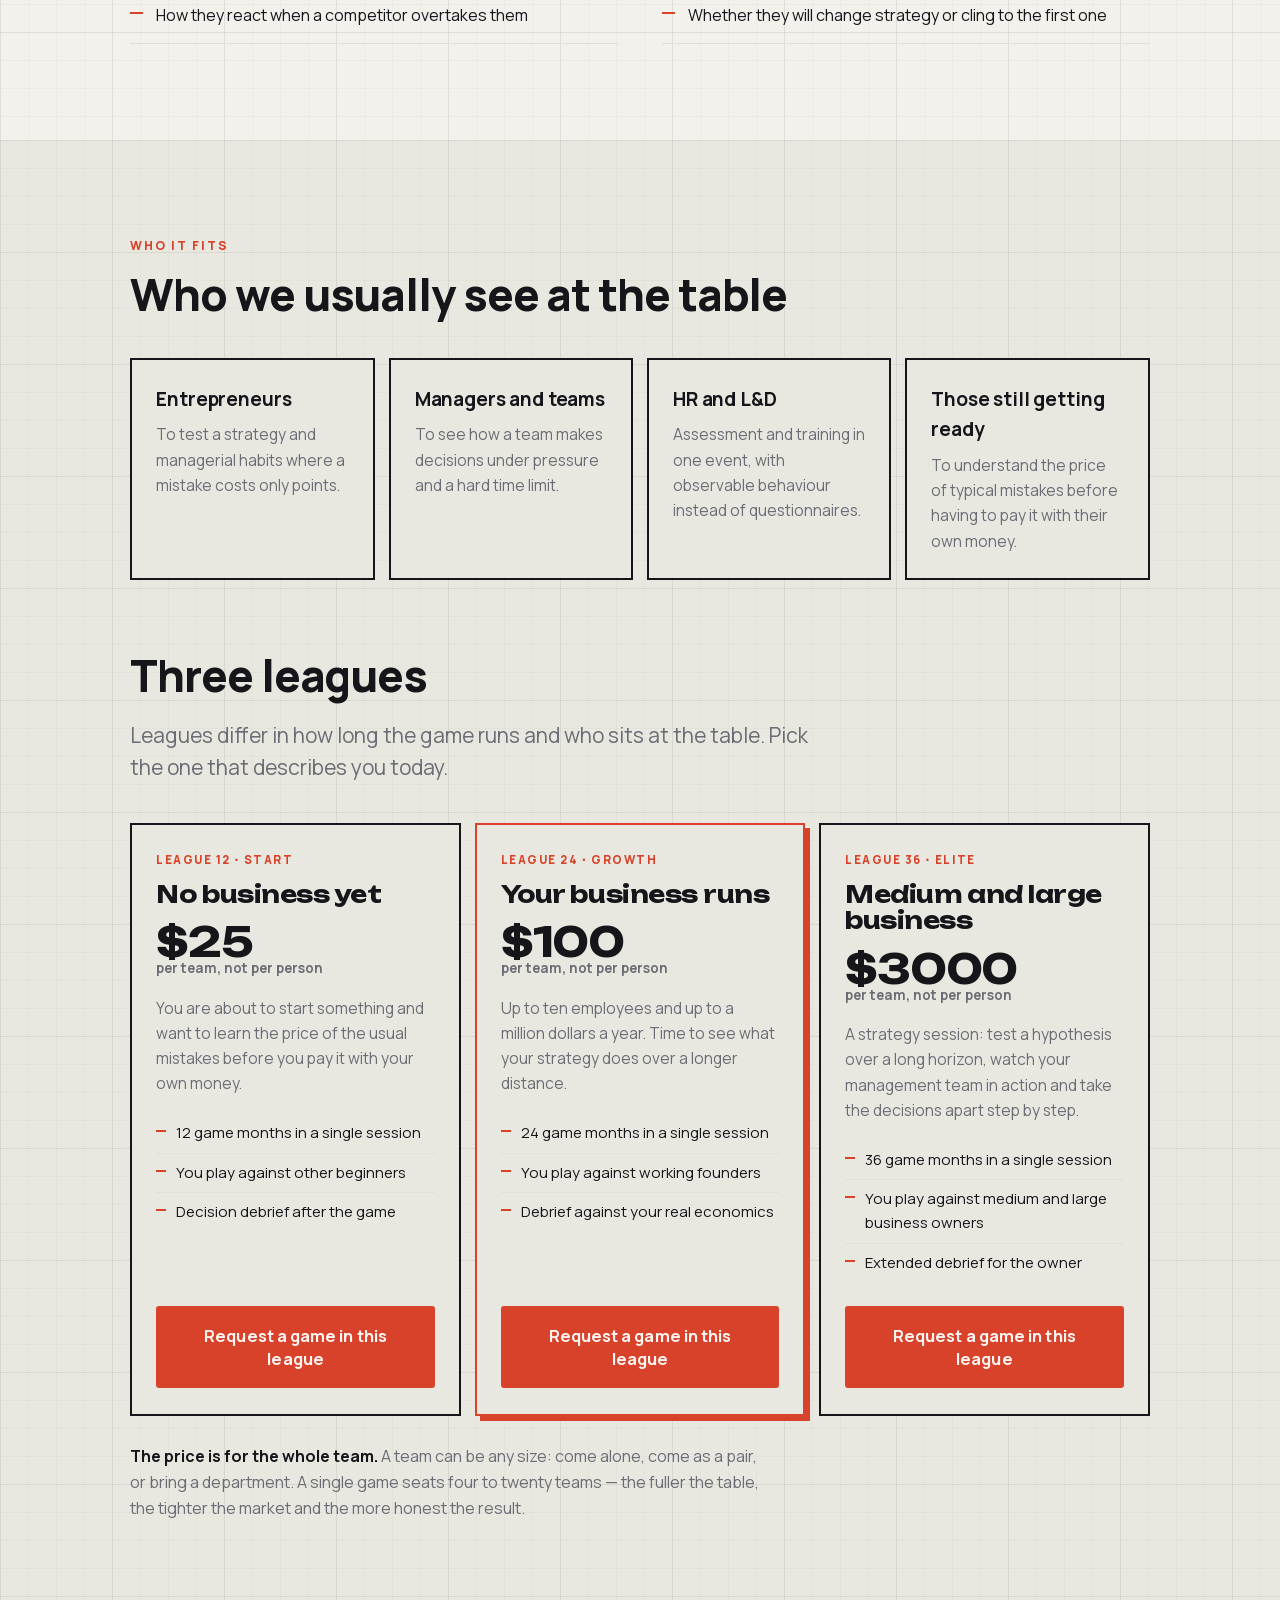
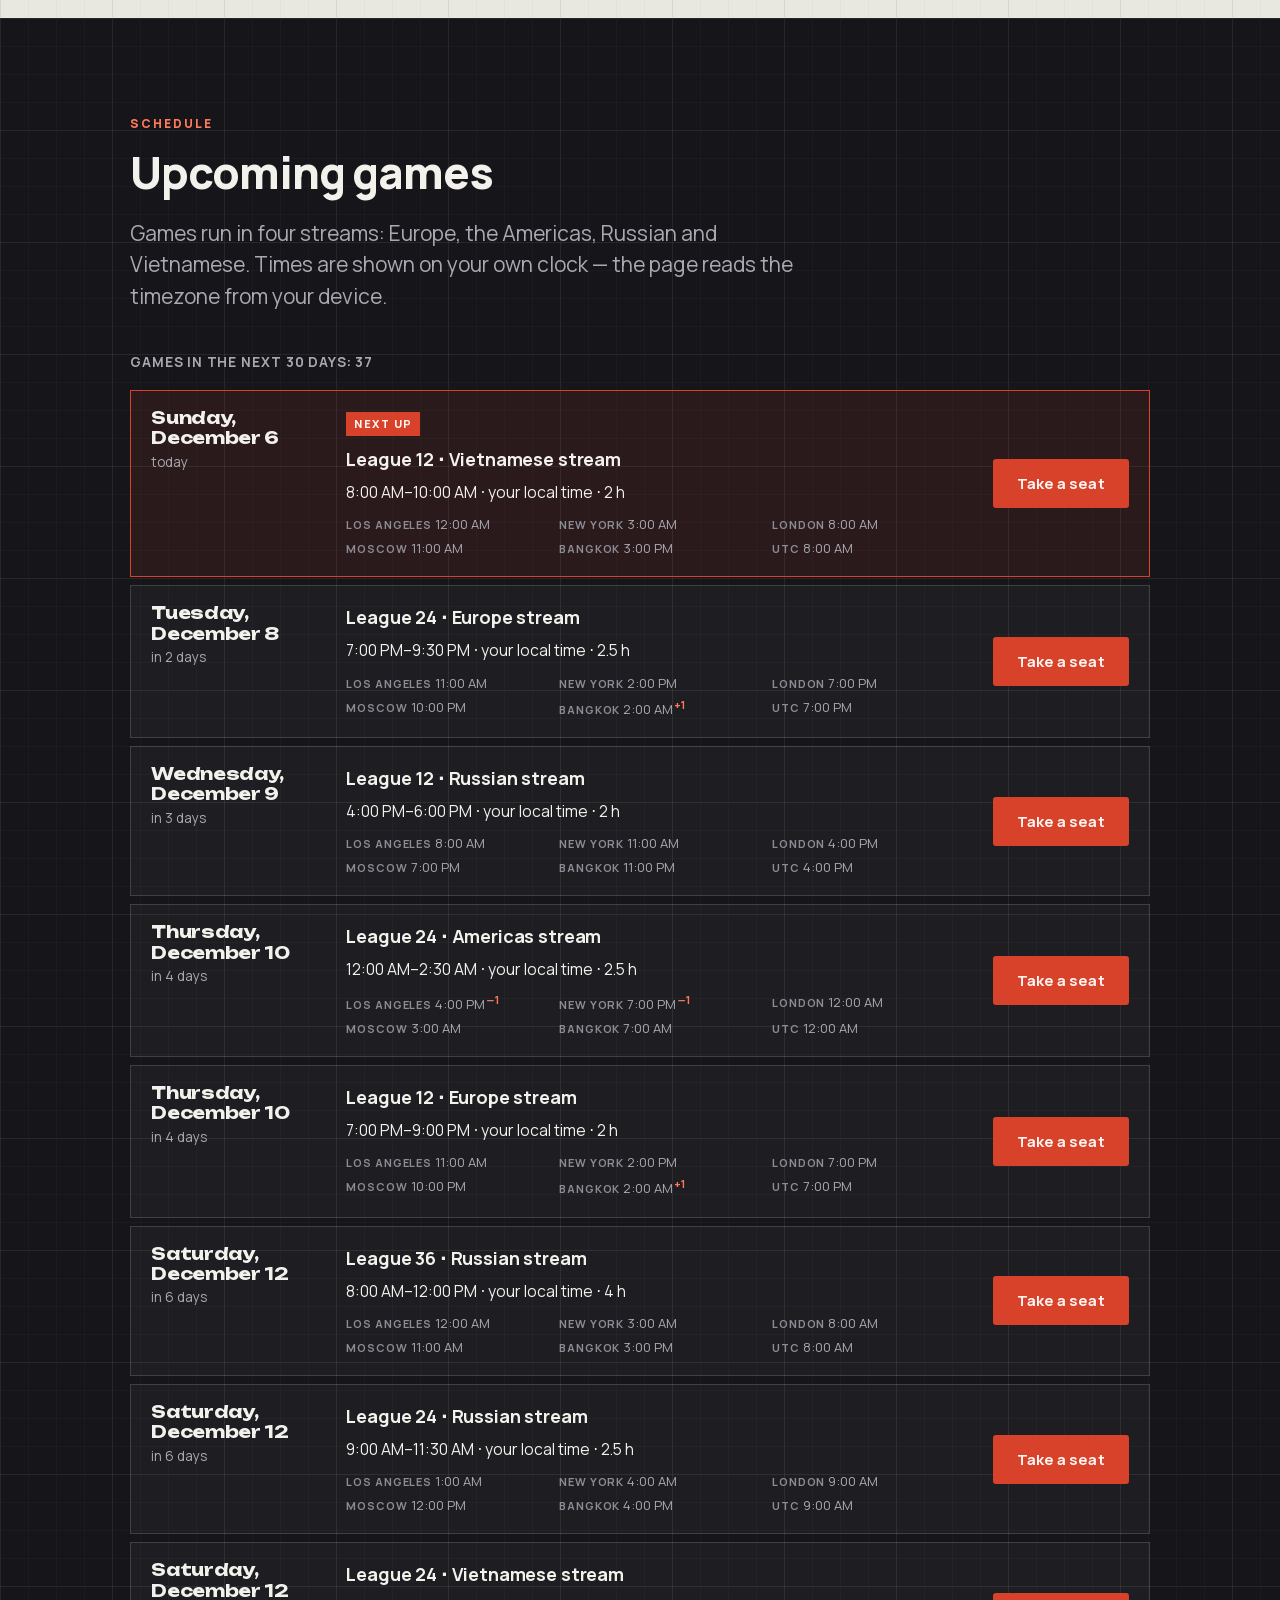
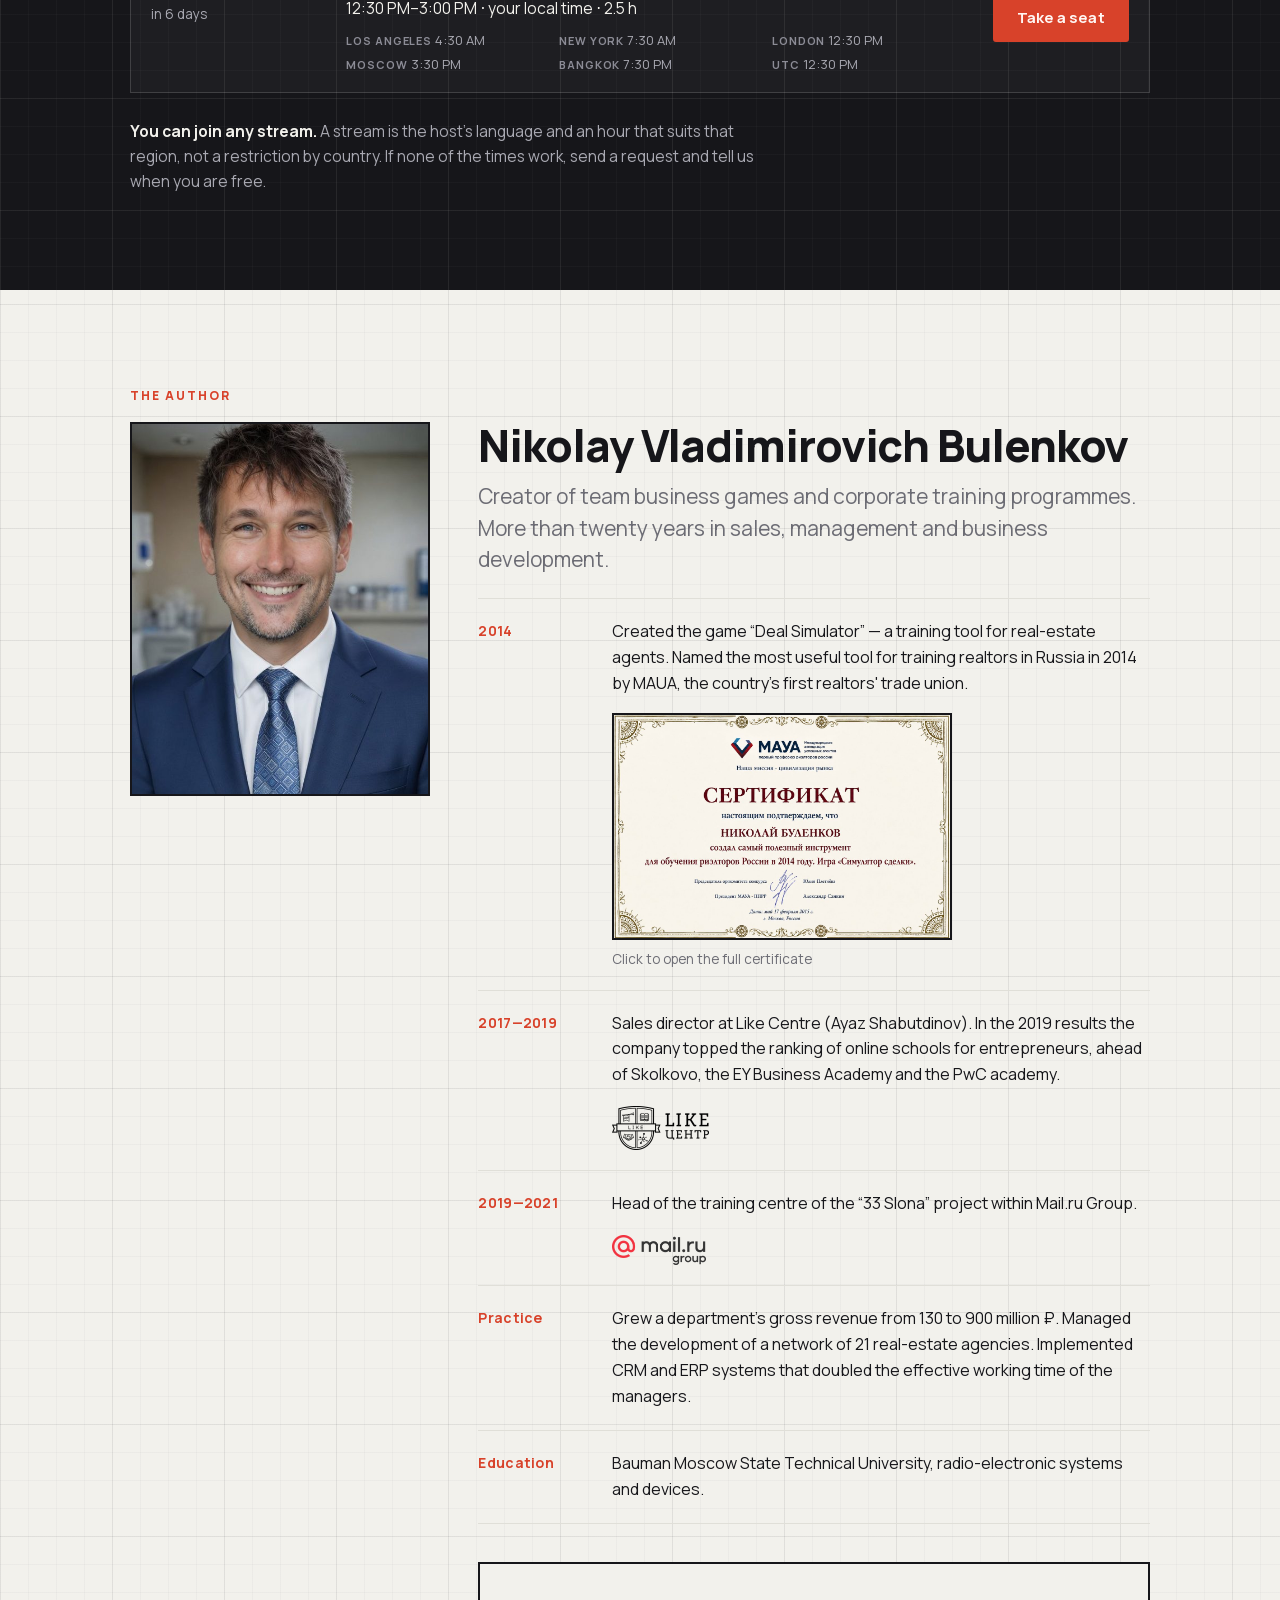
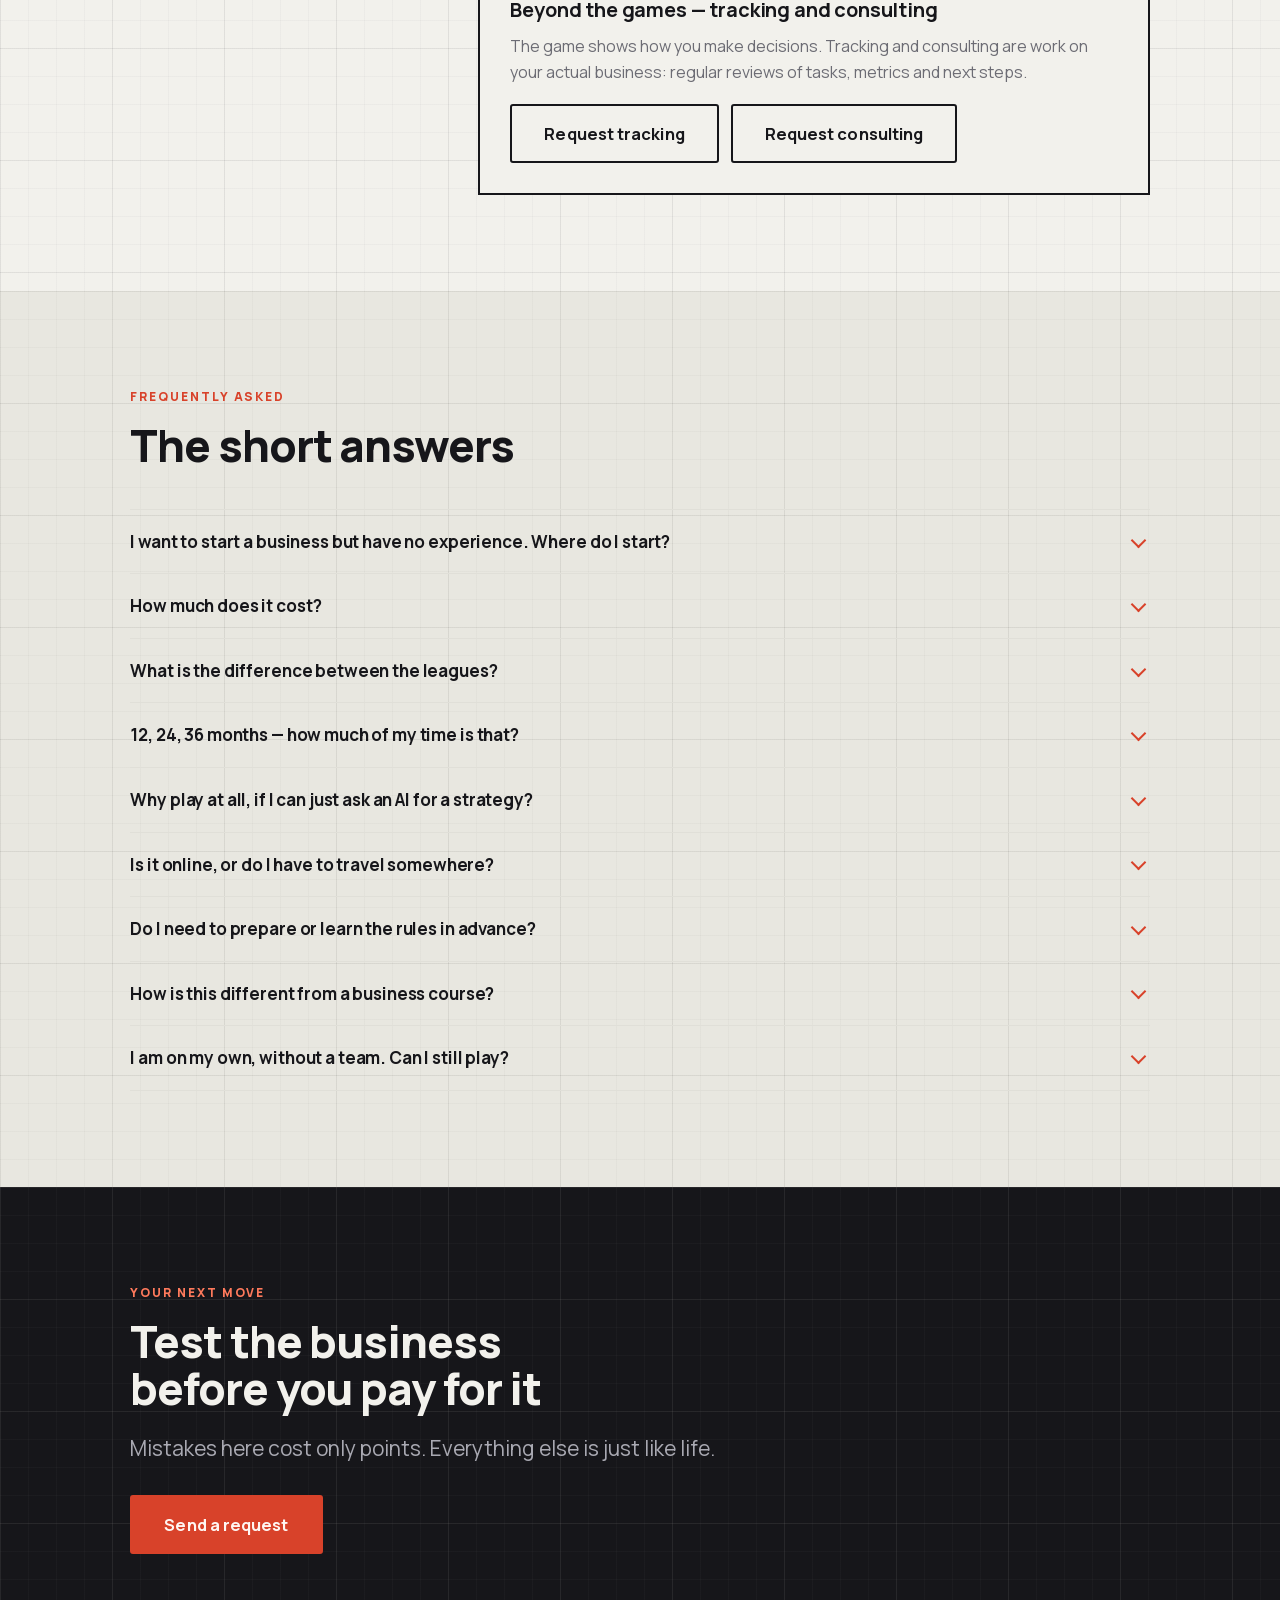
==== commit 35249b9c: "Сайт только на английском; русская версия — в архив; Пхукет 1000/3500 ฿ Английская главная и политик" ====
--- a/index.html
+++ b/index.html
@@ -1,23 +1,20 @@
 <!DOCTYPE html>
-<html lang="ru">
+<html lang="en">
 <head>
 <meta charset="utf-8">
 <meta name="viewport" content="width=device-width, initial-scale=1">
-<title>Проверьте стратегию на живом рынке — командная бизнес-игра «Рыночек Порешает»</title>
-<meta name="description" content="Открываете дело или уже управляете им — проверьте стратегию в игре, прежде чем вкладывать деньги. Один рынок, живые конкуренты, игровой год за одну встречу. Три лиги от 2 000 ₽ за команду.">
+<title>Test Your Strategy on a Live Market — Market Game</title>
+<meta name="description" content="Starting a business or already running one — test your strategy in a game before you put money behind it. One market, live competitors, a game year in a single session. Three leagues from $25 per team.">
 <meta name="theme-color" content="#F2F1EC">
 <link rel="icon" href="favicon.svg" type="image/svg+xml">
 <link rel="canonical" href="https://marketgame.club/">
 
-<link rel="alternate" hreflang="ru" href="https://marketgame.club/">
-<link rel="alternate" hreflang="en" href="https://marketgame.club/en/">
-<link rel="alternate" hreflang="x-default" href="https://marketgame.club/">
 
 <meta property="og:type" content="website">
-<meta property="og:locale" content="ru_RU">
-<meta property="og:title" content="Проверьте стратегию на живом рынке">
-<meta property="og:description" content="Год бизнеса за одну игру: один рынок, живые конкуренты, деньги в кассе как единственный судья. От 2 000 ₽ за команду.">
-<meta property="og:image" content="https://marketgame.club/og.jpg">
+<meta property="og:locale" content="en_US">
+<meta property="og:title" content="Test your strategy on a live market">
+<meta property="og:description" content="A year of business in one game: one shared market, live competitors, and cash in the register as the only judge. From $25 per team.">
+<meta property="og:image" content="https://marketgame.club/og-en.jpg">
 <meta property="og:url" content="https://marketgame.club/">
 <meta name="twitter:card" content="summary_large_image">
 
@@ -30,53 +27,53 @@
     {
       "@type": "Organization",
       "@id": "https://marketgame.club/#org",
-      "name": "Рыночек Порешает",
+      "name": "Market Game",
       "url": "https://marketgame.club/",
-      "logo": "https://marketgame.club/og.jpg",
+      "logo": "https://marketgame.club/og-en.jpg",
       "founder": {
         "@type": "Person",
-        "name": "Николай Владимирович Буленков",
-        "jobTitle": "Создатель командных бизнес-игр",
-        "alumniOf": "МГТУ им. Н. Э. Баумана"
+        "name": "Nikolay Vladimirovich Bulenkov",
+        "jobTitle": "Creator of team business games",
+        "alumniOf": "Bauman Moscow State Technical University"
       }
     },
     {
       "@type": "Product",
       "@id": "https://marketgame.club/#game",
-      "name": "«Рыночек Порешает» — командная бизнес-игра",
-      "description": "Командная бизнес-игра: от 4 до 20 команд борются за один рынок в течение 12, 24 или 36 игровых ходов за одну встречу. Модель распределяет 10 000 клиентов по цене, качеству, рекламе и пропускной способности. Побеждает тот, у кого больше денег в кассе.",
+      "name": "Market Game — team business simulation",
+      "description": "A team business game: 4 to 20 teams compete for one shared market over 12, 24 or 36 game turns in a single session. A model distributes 10,000 customers by price, quality, advertising and capacity. Whoever ends with the most cash wins.",
       "brand": { "@id": "https://marketgame.club/#org" },
-      "image": "https://marketgame.club/og.jpg",
-      "category": "Бизнес-симулятор, обучение предпринимательству",
+      "image": "https://marketgame.club/og-en.jpg",
+      "category": "Business simulation, entrepreneurship training",
       "audience": {
         "@type": "Audience",
-        "audienceType": "Начинающие и действующие предприниматели, руководители, HR и T&D"
+        "audienceType": "Aspiring and working entrepreneurs, managers, HR and L&D"
       },
       "offers": [
         {
           "@type": "Offer",
-          "name": "Лига 12 · Старт",
-          "description": "12 игровых ходов за одну встречу, для тех, у кого бизнеса ещё нет. Цена за команду любого размера.",
-          "price": "2000",
-          "priceCurrency": "RUB",
+          "name": "League 12 · Start",
+          "description": "12 game turns in a single session, for people who have no business yet. Priced per team of any size.",
+          "price": "25",
+          "priceCurrency": "USD",
           "availability": "https://schema.org/InStock",
           "url": "https://marketgame.club/#leagues"
         },
         {
           "@type": "Offer",
-          "name": "Лига 24 · Рост",
-          "description": "24 игровых хода за одну встречу, для владельцев работающего дела: до 10 сотрудников и оборот до 1 млн долларов в год. Цена за команду любого размера.",
-          "price": "8500",
-          "priceCurrency": "RUB",
+          "name": "League 24 · Growth",
+          "description": "24 game turns in a single session, for owners of a running business with up to 10 employees and up to 1,000,000 USD annual revenue. Priced per team of any size.",
+          "price": "100",
+          "priceCurrency": "USD",
           "availability": "https://schema.org/InStock",
           "url": "https://marketgame.club/#leagues"
         },
         {
           "@type": "Offer",
-          "name": "Лига 36 · Элита",
-          "description": "36 игровых ходов за одну встречу, стратегическая сессия для среднего и крупного бизнеса. Цена за команду любого размера.",
-          "price": "250000",
-          "priceCurrency": "RUB",
+          "name": "League 36 · Elite",
+          "description": "36 game turns in a single session, a strategy session for medium and large business. Priced per team of any size.",
+          "price": "3000",
+          "priceCurrency": "USD",
           "availability": "https://schema.org/InStock",
           "url": "https://marketgame.club/#leagues"
         }
@@ -88,74 +85,74 @@
       "mainEntity": [
         {
           "@type": "Question",
-          "name": "С чего начать бизнес, если опыта совсем нет?",
-          "acceptedAnswer": {
-            "@type": "Answer",
-            "text": "С дешёвой ошибки. В игре вы за один вечер проходите путь, на который в жизни уходит год: назначаете цену, вкладываетесь в рекламу, упираетесь в кассовый разрыв. Ошибка стоит очков, а не накоплений. Зато когда то же самое случится с вашими деньгами, вы это уже проходили и знаете, чем оно заканчивается."
-          }
-        },
-        {
-          "@type": "Question",
-          "name": "Сколько стоит участие?",
-          "acceptedAnswer": {
-            "@type": "Answer",
-            "text": "Три лиги: 2000 рублей за команду, если бизнеса ещё нет; 8500 рублей, если дело уже работает — до десяти сотрудников и оборот до миллиона долларов в год; 250000 рублей за стратегическую сессию для среднего и крупного бизнеса. Цена всегда за команду целиком, людей в команде сколько угодно."
-          }
-        },
-        {
-          "@type": "Question",
-          "name": "Чем лиги отличаются друг от друга?",
-          "acceptedAnswer": {
-            "@type": "Answer",
-            "text": "Только двумя вещами: длиной игры и тем, кто сидит за столом. Лига 12 — двенадцать ходов среди таких же начинающих. Лига 24 — двадцать четыре хода среди действующих предпринимателей. Лига 36 — тридцать шесть ходов в кругу владельцев среднего и крупного бизнеса. Сама модель рынка во всех лигах одна и та же, под отрасль мы её не настраиваем."
-          }
-        },
-        {
-          "@type": "Question",
-          "name": "12, 24, 36 месяцев — это сколько времени займёт?",
-          "acceptedAnswer": {
-            "@type": "Answer",
-            "text": "Месяцы игровые, а не календарные: в жизни вы не ждёте ни года, ни трёх. Вся игра проходит за одну встречу, один игровой месяц — это один ход длиной три-пять минут. Разница между лигами в том, сколько таких ходов вы успеете сделать и насколько далеко будет видно последствия ваших решений."
-          }
-        },
-        {
-          "@type": "Question",
-          "name": "Зачем игра, если стратегию можно спросить у нейросети?",
-          "acceptedAnswer": {
-            "@type": "Answer",
-            "text": "Нейросеть выдаст грамотную и стандартную стратегию — и это ровно то, чего на рынке не происходит. Там против вас играют люди: они упрямятся, блефуют, демпингуют назло и делают ходы, которых не заложит ни один расчёт. Игра даёт то, чего не даст ни один консультант — реальное поведение конкурентов, а не выкладку из учебника."
-          }
-        },
-        {
-          "@type": "Question",
-          "name": "Это онлайн или нужно куда-то ехать?",
-          "acceptedAnswer": {
-            "@type": "Answer",
-            "text": "И так, и так. Механика одинаковая: вы принимаете решения, модель считает, все видят результат. Офлайн добавляет живые переговоры за соседним столом, онлайн — возможность собрать команду из разных городов."
-          }
-        },
-        {
-          "@type": "Question",
-          "name": "Нужно ли готовиться и учить правила заранее?",
-          "acceptedAnswer": {
-            "@type": "Answer",
-            "text": "Нет. Инструктажа перед игрой не будет — это часть замысла. Механика становится понятной за первые месяцы, ровно как в бизнесе, где перед открытием никто не выдаёт инструкцию."
-          }
-        },
-        {
-          "@type": "Question",
-          "name": "Чем это отличается от бизнес-курса?",
-          "acceptedAnswer": {
-            "@type": "Answer",
-            "text": "На курсе вам рассказывают про юнит-экономику. Здесь вы сами назначаете цену, теряете клиентов и смотрите в отчёт, где видно, что реклама не окупилась. Никто не ставит оценок: считает только рынок."
-          }
-        },
-        {
-          "@type": "Question",
-          "name": "Я один, без команды. Можно?",
-          "acceptedAnswer": {
-            "@type": "Answer",
-            "text": "Да. Команда из одного человека — это тоже команда, цена та же. Против вас будут играть другие участники, а не ведущий."
+          "name": "I want to start a business but have no experience. Where do I start?",
+          "acceptedAnswer": {
+            "@type": "Answer",
+            "text": "With a cheap mistake. In one evening the game walks you through what normally takes a year: you set a price, pour money into advertising, and run into a cash gap. Here the mistake costs points instead of savings. So when the same thing happens to your own money, you have already been through it and know how it ends."
+          }
+        },
+        {
+          "@type": "Question",
+          "name": "How much does it cost?",
+          "acceptedAnswer": {
+            "@type": "Answer",
+            "text": "Three leagues: 25 USD per team if you have no business yet; 100 USD if your business already runs, with up to ten employees and up to a million dollars a year; 3000 USD for a strategy session for medium and large companies. The price always covers the whole team, and a team can be any size."
+          }
+        },
+        {
+          "@type": "Question",
+          "name": "What is the difference between the leagues?",
+          "acceptedAnswer": {
+            "@type": "Answer",
+            "text": "Two things only: the length of the game and who else is at the table. League 12 is twelve turns among other beginners. League 24 is twenty-four turns among working founders. League 36 is thirty-six turns among owners of medium and large businesses. The market model itself is the same in every league — we do not tune it to your industry."
+          }
+        },
+        {
+          "@type": "Question",
+          "name": "12, 24, 36 months — how much of my time is that?",
+          "acceptedAnswer": {
+            "@type": "Answer",
+            "text": "The months are game months, not calendar ones: you are not waiting a year, let alone three. The whole game runs in a single session, and one game month is one turn of three to five minutes. What differs between leagues is how many of those turns you get, and how far ahead the consequences of your decisions become visible."
+          }
+        },
+        {
+          "@type": "Question",
+          "name": "Why play at all, if I can just ask an AI for a strategy?",
+          "acceptedAnswer": {
+            "@type": "Answer",
+            "text": "An AI will hand you a competent, standard strategy — which is exactly what never happens on a real market. There you are up against people: they dig in, bluff, cut prices out of spite and make moves no calculation would allow for. The game gives you what no consultant can — how competitors actually behave, rather than a textbook derivation."
+          }
+        },
+        {
+          "@type": "Question",
+          "name": "Is it online, or do I have to travel somewhere?",
+          "acceptedAnswer": {
+            "@type": "Answer",
+            "text": "Both work. The mechanics are identical: you make decisions, the model does the maths, everyone sees the result. Offline adds live negotiation at the next table; online lets you assemble a team from different cities."
+          }
+        },
+        {
+          "@type": "Question",
+          "name": "Do I need to prepare or learn the rules in advance?",
+          "acceptedAnswer": {
+            "@type": "Answer",
+            "text": "No. There is no briefing before the game, and that is deliberate. The mechanics become clear within the first few months, exactly as in business, where nobody hands you a manual before opening day."
+          }
+        },
+        {
+          "@type": "Question",
+          "name": "How is this different from a business course?",
+          "acceptedAnswer": {
+            "@type": "Answer",
+            "text": "A course explains unit economics to you. Here you set the price yourself, lose customers yourself, and read the report that shows your advertising never paid off. Nobody hands out grades: only the market counts."
+          }
+        },
+        {
+          "@type": "Question",
+          "name": "I am on my own, without a team. Can I still play?",
+          "acceptedAnswer": {
+            "@type": "Answer",
+            "text": "Yes. A team of one is still a team, and the price is the same. You will be playing against the other participants, not against the host."
           }
         }
       ]
@@ -168,338 +165,334 @@
 
 <header class="wrap">
   <div class="bar">
-    <div class="logo">Рыночек<br><em>порешает</em></div>
+    <div class="logo">Market<br><em>Game</em></div>
     <div class="bar__right">
-      <nav class="lang" aria-label="Язык сайта">
-        <span aria-current="page">RU</span>
-        <a href="en/" lang="en" hreflang="en" title="English">EN</a>
-      </nav>
-      <a class="bar__tg" href="#leagues" data-lead="">Подать заявку</a>
+      <a class="bar__tg" href="#leagues" data-lead="">Send a request</a>
     </div>
   </div>
 </header>
 
-<!-- ГЕРОЙ -->
+<!-- HERO -->
 <section class="wrap hero">
   <div class="hero__in">
     <div>
-      <span class="eyebrow">«РЫНОЧЕК ПОРЕШАЕТ» · КОМАНДНАЯ БИЗНЕС-ИГРА</span>
-      <h1>Проверьте стратегию<span>на живом рынке</span></h1>
-      <p class="lede">Открываете дело или уже управляете им — два часа за игровым столом покажут то, на что в жизни уходят месяцы бизнес-школы и годы работы.</p>
+      <span class="eyebrow">MARKET GAME · TEAM BUSINESS GAME</span>
+      <h1>Test your strategy<span>on a live market</span></h1>
+      <p class="lede">Starting a business or already running one — two hours at the table show you what otherwise takes months of business school and years of work.</p>
       <div class="btns">
-        <button type="button" class="btn" data-lead="">Подать заявку на игру</button>
-        <a class="btn btn--line" href="#calendar">Ближайшие игры</a>
+        <button type="button" class="btn" data-lead="">Send a request</button>
+        <a class="btn btn--line" href="#calendar">Upcoming games</a>
       </div>
     </div>
     <div class="hero__pic">
-      <img src="hero.jpg" width="820" height="719" alt="Схема игры: поток клиентов торгового центра распределяется между конкурирующими ресторанами фудкорта" fetchpriority="high">
-    </div>
-  </div>
-
-</section>
-
-<!-- ЧТО ЭТО -->
+      <img src="hero-en.jpg" width="1150" height="767" alt="Game diagram: the flow of shopping mall customers is distributed among competing food court restaurants" fetchpriority="high">
+    </div>
+  </div>
+
+</section>
+
+<!-- WHAT IT IS -->
 <section class="sect sect--tint">
   <div class="wrap">
     <div class="split">
     <div>
-      <span class="eyebrow">ЧТО ЭТО</span>
-      <h2>Как проходит бизнес-игра</h2>
+      <span class="eyebrow">WHAT IT IS</span>
+      <h2>How the business game works</h2>
     </div>
     <div class="prose">
-      <p>Несколько компаний играют на одном рынке. Клиенты одни на всех, и каждому нужно привлечь их к себе. Каждый ход — игровой месяц: вы назначаете цену, вкладываетесь в качество, выбираете рекламные каналы, добавляете столики, нанимаете людей, берёте кредиты. От ваших решений зависит, придёт клиент или уйдёт к конкуренту. Всё как на живом рынке — и кто кого перетянул, считает модель, а не ведущий.</p>
-      <p>Каждый месяц — финансовый отчёт. Вы видите результат своих действий и, главное, действий конкурентов: выручку, расходы, прибыль, цену на рынке, остаток в кассе и долю рынка. Дальше разбор, новая стратегия и следующий месяц.</p>
-      <p>Побеждает тот, у кого в конце больше денег в кассе.</p>
-    </div>
-    </div>
-    <figure class="figure"><img src="one-market.jpg" width="1150" height="647" alt="Один рынок на всех: поток из 10 000 клиентов проходит через модель рынка и распределяется между конкурирующими ресторанами. Один ход равен одному месяцу, игровой год — двенадцать месяцев" loading="lazy"></figure>
-  </div>
-</section>
-
-<!-- МОДЕЛЬ РЫНКА -->
+      <p>Several companies play on one market. The customers are shared, and every player has to pull them their way. Each turn is a game month: you set the price, invest in quality, choose advertising channels, add tables, hire people, take loans. Whether a customer walks in or goes to a competitor depends on what you decided. Exactly like a live market — and who pulled whom is worked out by the model, not by the host.</p>
+      <p>Every month there is a financial report. You see the result of your own moves and, more importantly, of your competitors': revenue, costs, profit, the going price on the market, cash in the register and market share. Then the debrief, a new strategy and the next month.</p>
+      <p>The winner is whoever ends up with the most cash in the register.</p>
+    </div>
+    </div>
+    <figure class="figure"><img src="one-market-en.jpg" width="1150" height="647" alt="One market for everyone: a flow of 10,000 customers passes through the market model and is distributed among competing restaurants. One turn equals one month, a game year is twelve months" loading="lazy"></figure>
+  </div>
+</section>
+
+<!-- MARKET MODEL -->
 <section class="sect sect--dark" id="model">
   <div class="wrap">
-    <span class="eyebrow">МОДЕЛЬ РЫНКА</span>
-    <h2>Смотрите, как это работает</h2>
+    <span class="eyebrow">THE MARKET MODEL</span>
+    <h2>See how it works</h2>
     <div class="prose" style="max-width:76ch">
-      <p>Вот вся игра в одном экране. Представьте, что красный ресторан — это вы. Снизили цену — к вам пошёл поток, но каждый чек стал тоньше. Подняли качество — люди возвращаются, можно держать цену выше. Влили рекламу — узнаваемость выросла, но деньги ушли из кассы уже сейчас.</p>
-      <p>Двигайте рычаги — цена, качество, реклама, зал — и сразу видите, как перетекают клиенты между пятью ресторанами и что в итоге остаётся у вас: выручка, прибыль, доля рынка. Никто не ставит оценок. Считает только рынок. В живой игре так же — только двенадцать месяцев подряд и за соседним столом такие же игроки. Здесь цифры упрощены, но логика ровно та.</p>
-    </div>
-
-    <p class="simcta"><b>Попробуйте прямо сейчас.</b> Ниже — демонстрационный калькулятор той же модели: подвигайте рычаги и посмотрите, что произойдёт. На старте у всех пяти ресторанов одинаковые 2 000 000 ₽ в кассе — дальше разницу делают только решения.</p>
+      <p>Here is the whole game on one screen. Imagine the red restaurant is you. Drop the price and the flow comes your way, but every bill gets thinner. Raise quality and people come back, so you can hold a higher price. Pour money into advertising and awareness grows, but the cash leaves the register right now.</p>
+      <p>Move the levers — price, quality, advertising, seating — and watch customers flow between the five restaurants and what is left for you in the end: revenue, profit, market share. Nobody hands out grades. Only the market counts. A live game works the same way — just twelve months in a row, with players like you at the next table. The numbers here are simplified, but the logic is exactly the same.</p>
+    </div>
+
+    <p class="simcta"><b>Try it right now.</b> Below is a demo calculator running the same model: move the levers and see what happens. All five restaurants start with the same $50,000 in the register — after that, only the decisions make the difference.</p>
 
     <div class="sim">
       <div class="sim__panel">
-        <h3 class="sim__t">Ваш ресторан · P1</h3>
-        <p class="sim__sub">Красный на графике — это вы</p>
+        <h3 class="sim__t">Your restaurant · P1</h3>
+        <p class="sim__sub">The red one on the chart is you</p>
 
         <div class="sim__row">
-          <label for="simPrice">Цена среднего чека</label><output id="outPrice">380 ₽</output>
-          <input type="range" id="simPrice" min="250" max="600" step="10" value="380" aria-describedby="outPrice">
+          <label for="simPrice">Average bill</label><output id="outPrice">$9.50</output>
+          <input type="range" id="simPrice" min="6.25" max="15" step="0.25" value="9.5" aria-describedby="outPrice">
         </div>
         <div class="sim__row">
-          <label for="simQual">Качество</label><output id="outQual">6 / 10</output>
+          <label for="simQual">Quality</label><output id="outQual">6 / 10</output>
           <input type="range" id="simQual" min="1" max="10" step="1" value="6" aria-describedby="outQual">
         </div>
         <div class="sim__row">
-          <label for="simAd">Рекламный бюджет</label><output id="outAd">150 000 ₽</output>
-          <input type="range" id="simAd" min="0" max="400000" step="10000" value="150000" aria-describedby="outAd">
+          <label for="simAd">Advertising budget</label><output id="outAd">$3,750</output>
+          <input type="range" id="simAd" min="0" max="10000" step="250" value="3750" aria-describedby="outAd">
         </div>
         <div class="sim__row">
-          <label for="simTables">Столики (вместимость)</label><output id="outTables">120</output>
+          <label for="simTables">Tables (capacity)</label><output id="outTables">120</output>
           <input type="range" id="simTables" min="60" max="220" step="5" value="120" aria-describedby="outTables">
         </div>
 
         <div class="sim__btns">
-          <button type="button" class="btn" id="simNext">Следующий месяц →</button>
-          <button type="button" class="btn btn--line" id="simReset">Сброс</button>
+          <button type="button" class="btn" id="simNext">Next month →</button>
+          <button type="button" class="btn btn--line" id="simReset">Reset</button>
         </div>
 
-        <p class="sim__cashlab" id="simCashLab">Деньги в кассе · месяц 1 из 12</p>
-        <p class="sim__cash" id="simCash">2 000 000 ₽</p>
+        <p class="sim__cashlab" id="simCashLab">Cash in the register · month 1 of 12</p>
+        <p class="sim__cash" id="simCash">$50,000</p>
         <p class="sim__verdict" id="simVerdict" hidden></p>
       </div>
 
       <div class="sim__panel">
-        <h3 class="sim__t">Куда идут 10 000 клиентов</h3>
-        <p class="sim__sub">Клиенты уходят туда, где выгоднее и вкуснее</p>
+        <h3 class="sim__t">Where the 10,000 customers go</h3>
+        <p class="sim__sub">Customers go where it is cheaper and tastier</p>
         <div class="sim__bars" id="simBars"></div>
         <dl class="sim__stats" id="simStats"></dl>
         <p class="sim__warn" id="simWarn" hidden></p>
       </div>
     </div>
-    <p class="figcap">Здесь показан год — как в Лиге 12. Конкуренты стоят на месте; в живой игре они ходят одновременно с вами, и это меняет всё.</p>
-  </div>
-</section>
-
-
-<!-- КАК ПРОХОДИТ -->
+    <p class="figcap">This shows a single year, as in League 12. The competitors here stand still; in a live game they move at the same time as you, and that changes everything.</p>
+  </div>
+</section>
+
+
+<!-- HOW IT RUNS -->
 <section class="sect">
   <div class="wrap">
-    <span class="eyebrow">ЧТО ПРОИСХОДИТ ЗА ИГРОВЫМ СТОЛОМ&nbsp;/&nbsp;ЭКРАНОМ</span>
-    <h2>Правила осваиваются по ходу.<br>Ровно как в реальном бизнесе.</h2>
-    <figure class="figure" style="margin-bottom:clamp(30px,4.5vw,46px)"><img src="format.jpg" width="1150" height="647" alt="Формат игры: от 4 до 20 участников, игровой год из двенадцати месяцев, ход три-пять минут, онлайн или офлайн" loading="lazy"></figure>
+    <span class="eyebrow">WHAT HAPPENS AT THE TABLE&nbsp;/&nbsp;ON SCREEN</span>
+    <h2>You learn the rules as you go.<br>Exactly like real business.</h2>
+    <figure class="figure" style="margin-bottom:clamp(30px,4.5vw,46px)"><img src="format-en.jpg" width="1150" height="647" alt="Game format: 4 to 20 participants, a game year of twelve months, a turn of three to five minutes, online or offline" loading="lazy"></figure>
     <div class="steps">
-      <article><h3>Инструктажа не будет</h3><p>Вы садитесь и сразу играете. Механика становится понятной за первые месяцы — так же, как в бизнесе, где перед открытием никто не выдаёт инструкцию и права на ошибку не спрашивает.</p></article>
-      <article><h3>Вы принимаете решения</h3><p>Три-пять минут на ход. Цена, качество, рекламные каналы и бюджет, столики, персонал, кредиты. Что делают конкуренты — вы не знаете.</p></article>
-      <article><h3>Рынок считает</h3><p>Модель распределяет клиентов между всеми игроками и пересчитывает деньги. Никаких оценок ведущего и симпатий — только экономика.</p></article>
-      <article><h3>Вы видите результат</h3><p>Отчёт по своей компании: выручка, расходы, прибыль, касса, доля рынка. И общая таблица, где видно, кто вырвался вперёд.</p></article>
-      <article><h3>Следующий месяц</h3><p>Стратегия проявляется не в одном ходе, а в серии. Ошибка третьего месяца догоняет в седьмом, и это самое полезное, что даёт симулятор.</p></article>
-      <article><h3>Финальный разбор</h3><p>После последнего месяца разбираем, кто что делал и почему получилось именно так. Основное обучение происходит здесь.</p></article>
-    </div>
-  </div>
-</section>
-
-<!-- ИНСТРУМЕНТЫ -->
+      <article><h3>There will be no briefing</h3><p>You sit down and start playing straight away. The mechanics become clear within the first few months — just like in business, where nobody hands you a manual before opening and nobody asks whether you are allowed to make mistakes.</p></article>
+      <article><h3>You make the decisions</h3><p>Three to five minutes per turn. Price, quality, advertising channels and budget, tables, staff, loans. What your competitors are doing, you do not know.</p></article>
+      <article><h3>The market counts</h3><p>The model distributes customers among all the players and recalculates the money. No grades from the host and no favourites — only economics.</p></article>
+      <article><h3>You see the result</h3><p>A report on your company: revenue, costs, profit, cash, market share. Plus a shared table showing who has pulled ahead.</p></article>
+      <article><h3>Next month</h3><p>Strategy shows itself across a series of turns, not in a single one. A mistake in month three catches up with you in month seven, and that is the most useful thing a simulation gives you.</p></article>
+      <article><h3>The final debrief</h3><p>After the last month we go through who did what and why it turned out this way. This is where most of the learning happens.</p></article>
+    </div>
+  </div>
+</section>
+
+<!-- INSTRUMENTS -->
 <section class="sect sect--tint">
   <div class="wrap">
-    <span class="eyebrow">ВАШИ ИНСТРУМЕНТЫ</span>
-    <h2>Что у вас под управлением</h2>
-    <figure class="figure" style="margin-bottom:clamp(30px,4.5vw,46px)"><img src="your-company.jpg" width="1150" height="647" alt="Вы управляете компанией: цена, качество, шесть каналов рекламы, рекламный бюджет, столики, сотрудники, кредиты и инвестиции" loading="lazy"></figure>
+    <span class="eyebrow">YOUR INSTRUMENTS</span>
+    <h2>What you have at your control</h2>
+    <figure class="figure" style="margin-bottom:clamp(30px,4.5vw,46px)"><img src="your-company-en.jpg" width="1024" height="576" alt="You run a company: price, quality, six advertising channels, advertising budget, tables, staff, loans and investments" loading="lazy"></figure>
     <div class="tools">
-      <span>Цена</span><span>Качество</span>
-      <span>6 рекламных каналов</span><span>Рекламный бюджет</span>
-      <span>Количество столиков</span><span>Сотрудники</span>
-      <span>Кредиты</span><span>Инвестиции</span>
-    </div>
-    <p class="mute" style="margin-top:24px;font-size:16.5px;max-width:74ch">Ни один инструмент не работает сам по себе. Низкая цена без качества приводит клиентов, которые не возвращаются. Реклама без пропускной способности приводит очередь, которую некому обслужить. Кредит закрывает кассовый разрыв и создаёт новый.</p>
-  </div>
-</section>
-
-<!-- ОБОЛОЧКА -->
+      <span>Price</span><span>Quality</span>
+      <span>6 advertising channels</span><span>Advertising budget</span>
+      <span>Number of tables</span><span>Staff</span>
+      <span>Loans</span><span>Investments</span>
+    </div>
+    <p class="mute" style="margin-top:24px;font-size:16.5px;max-width:74ch">No instrument works on its own. A low price without quality brings customers who never come back. Advertising without capacity brings a queue nobody can serve. A loan closes one cash gap and creates another.</p>
+  </div>
+</section>
+
+<!-- THE SHELL -->
 <section class="sect sect--dark">
   <div class="wrap">
     <div class="split">
     <div>
-      <span class="eyebrow">ГЛАВНОЕ ПРО ИГРУ</span>
-      <h2>Фудкорт — это просто оболочка</h2>
+      <span class="eyebrow">THE MAIN THING ABOUT THE GAME</span>
+      <h2>The food court is just a shell</h2>
     </div>
     <div class="prose">
-      <p>В игре вы управляете рестораном на фудкорте. Это не значит, что игра про рестораны.</p>
-      <p>Замените комплексный обед на подписку, монтаж окон, стрижку, юридические услуги, курс английского или партию товара из Китая — модель не изменится ни на шаг. Ограниченный спрос. Конкуренты, которые борются за тех же людей. Цена против качества. Реклама, которая может не окупиться. Мощность, упирающаяся в деньги. И кассовый разрыв, который наступает раньше прибыли.</p>
-      <p>Фудкорт выбран потому, что его правила понятны за две минуты кому угодно, без отраслевого контекста. Дальше начинается ваш собственный бизнес — только без риска потерять на нём настоящие деньги.</p>
-    </div>
-    </div>
-    <figure class="figure"><img src="market-calc.jpg" width="1150" height="561" alt="Рынок считает сам: компании принимают решения, модель просчитывает, 10 000 клиентов делятся между ресторанами, появляется месячный отчёт — выручка, расходы, прибыль, деньги в кассе и доля рынка" loading="lazy"></figure>
-    <p class="figcap">Одинаковая механика подходит любому бизнесу: меняется только вывеска.</p>
-  </div>
-</section>
-
-<!-- ПРОТИВ ВАС ЛЮДИ -->
+      <p>In the game you run a restaurant in a food court. That does not mean the game is about restaurants.</p>
+      <p>Replace the set lunch with a subscription, window fitting, a haircut, legal services, an English course or a shipment of goods from China — the model does not change by a single step. Limited demand. Competitors fighting for the same people. Price against quality. Advertising that may never pay off. Capacity that runs into money. And a cash gap that arrives before the profit does.</p>
+      <p>The food court was chosen because anyone can understand its rules in two minutes, with no industry context. After that, your own business begins — just without the risk of losing real money on it.</p>
+    </div>
+    </div>
+    <figure class="figure"><img src="market-calc-en.jpg" width="1024" height="500" alt="The market counts by itself: companies make decisions, the model calculates, 10,000 customers are split between restaurants, and a monthly report appears — revenue, costs, profit, cash and market share" loading="lazy"></figure>
+    <p class="figcap">The same mechanics fit any business: only the sign above the door changes.</p>
+  </div>
+</section>
+
+<!-- HUMANS, NOT MACHINES -->
 <section class="sect sect--tint">
   <div class="wrap">
     <div class="split">
     <div>
-      <span class="eyebrow">А ЧЕМ ЭТО ЛУЧШЕ ИИ-КОНСАЛТИНГА</span>
-      <h2>Против вас играют люди, а не нейросети</h2>
+      <span class="eyebrow">AND WHY NOT JUST ASK AN AI</span>
+      <h2>You are playing against people, not against models</h2>
     </div>
     <div class="prose">
-      <p>Спросите у нейросети стратегию — получите грамотный, законный и совершенно стандартный ответ. Беда в том, что на реальном рынке против вас играет не нейросеть, а живой человек за соседним столом.</p>
-      <p>Это как в шахматах. Партия против программы и партия против человека — две разные игры. Программа ищет лучший ход. Человек упрямится, блефует, демпингует назло, копирует вас с опозданием на два месяца или вдруг делает то, чего не заложил бы ни один расчёт. Именно к этому нельзя подготовиться по учебнику.</p>
-      <p>Поэтому выгоднее всего садиться за стол с теми, кто опытнее вас. За один вечер вы увидите чужие ходы, которых нет ни в одном руководстве, и поймёте, как люди на самом деле ведут себя на рынке.</p>
+      <p>Ask an AI for a strategy and you get a competent, lawful and completely standard answer. The trouble is that on a real market you are not up against a model — you are up against the person at the next table.</p>
+      <p>It is like chess. A game against an engine and a game against a human being are two different games. The engine looks for the best move. A person digs in, bluffs, cuts prices out of spite, copies you two months too late, or suddenly does something no calculation would ever propose. That is precisely what you cannot prepare for from a textbook.</p>
+      <p>Which is why the best table to sit at is one where the others are more experienced than you. In a single evening you see moves that appear in no manual, and you learn how people actually behave on a market.</p>
     </div>
     </div>
 
     <div class="card" style="margin-top:clamp(26px,4vw,40px);max-width:78ch">
-      <span class="card__tag">ТИПИЧНАЯ ОШИБКА, КОТОРУЮ ВСКРЫВАЕТ ИГРА</span>
-      <p style="font-size:16.5px">Можно построить безупречную компанию. Выверенная цена, честное качество, реклама в правильных каналах, зал ровно под спрос — всё сходится на бумаге. И проиграть, потому что конкурент рядом повёл себя не так, как вы заложили в свою модель.</p>
-      <p style="font-size:16.5px;margin-top:1em">Судьбу дела решает не внутреннее устройство компании, а то, что происходит между вами и соседним столом. Этого не покажет ни один консультант — ни живой, ни искусственный.</p>
-    </div>
-  </div>
-</section>
-
-<!-- ЧЕТЫРЕ ПРИМЕНЕНИЯ -->
+      <span class="card__tag">THE MISTAKE THIS GAME EXPOSES</span>
+      <p style="font-size:16.5px">You can build a flawless company. The price is calculated, the quality is honest, the advertising is in the right channels, the room is sized to demand — everything adds up on paper. And you still lose, because the competitor beside you behaved in a way your model never allowed for.</p>
+      <p style="font-size:16.5px;margin-top:1em">What decides the fate of a business is not how the company is arranged inside, but what happens between you and the next table. No consultant will show you that — human or artificial.</p>
+    </div>
+  </div>
+</section>
+
+<!-- FOUR USES -->
 <section class="sect">
   <div class="wrap">
-    <span class="eyebrow">ЗАЧЕМ В НЕЁ ИГРАЮТ</span>
-    <h2>Четыре инструмента в одном формате</h2>
-    <figure class="figure figure--mid" style="margin-bottom:clamp(30px,4.5vw,46px)"><img src="four-tools.jpg" width="953" height="720" alt="Четыре применения игры «Рыночек Порешает»: тренинг, ассессмент, диагностика и тренировка" loading="lazy"></figure>
+    <span class="eyebrow">WHY PEOPLE PLAY IT</span>
+    <h2>Four instruments in one format</h2>
+    <figure class="figure figure--mid" style="margin-bottom:clamp(30px,4.5vw,46px)"><img src="four-tools-en.jpg" width="1024" height="774" alt="Four uses of the game Market Game: training, assessment, diagnostics and practice" loading="lazy"></figure>
     <div class="cards cards--4">
-      <div class="card"><span class="card__tag">ТРЕНИНГ</span><p>Навыки отрабатываются в действии. Не конспект про юнит-экономику, а решение, которое через месяц обернулось убытком.</p></div>
-      <div class="card"><span class="card__tag">АССЕССМЕНТ</span><p>За одну игру видно, как человек считает, решает при неполных данных и держит удар. Резюме такого не показывает.</p></div>
-      <div class="card"><span class="card__tag">ДИАГНОСТИКА</span><p>Управленческие привычки проявляются в первые же ходы. Свои сильные и слабые места вы увидите сами, без чужих оценок.</p></div>
-      <div class="card"><span class="card__tag">ТРЕНИРОВКА</span><p>Игру можно повторять: сменить стратегию, попробовать иначе и сравнить результат на той же модели.</p></div>
-    </div>
-
-    <h2 style="margin-top:clamp(44px,6vw,72px)">Что видно про человека за одну игру</h2>
+      <div class="card"><span class="card__tag">TRAINING</span><p>Skills are built through action. Not lecture notes on unit economics, but a decision that turned into a loss a month later.</p></div>
+      <div class="card"><span class="card__tag">ASSESSMENT</span><p>One game shows how a person does the maths, decides on incomplete data and takes a hit. A CV shows none of that.</p></div>
+      <div class="card"><span class="card__tag">DIAGNOSTICS</span><p>Managerial habits show up in the very first turns. You will see your own strengths and weak spots yourself, without anyone else's grades.</p></div>
+      <div class="card"><span class="card__tag">PRACTICE</span><p>The game can be repeated: change strategy, try it differently and compare the result on the same model.</p></div>
+    </div>
+
+    <h2 style="margin-top:clamp(44px,6vw,72px)">What one game reveals about a person</h2>
     <ul class="seen">
-      <li>Считает экономику или идёт на ощупь</li>
-      <li>Что делает при первом убытке</li>
-      <li>Демпингует ли в панике, когда теряет клиентов</li>
-      <li>Берёт ли кредит, когда без него можно обойтись</li>
-      <li>Замечает ли, что реклама не окупается</li>
-      <li>Умеет ли остановиться и пересчитать</li>
-      <li>Как реагирует, когда конкурент обходит</li>
-      <li>Готов ли менять стратегию или держится за первую</li>
+      <li>Whether they run the numbers or go by feel</li>
+      <li>What they do after the first loss</li>
+      <li>Whether they panic-discount when they start losing customers</li>
+      <li>Whether they take a loan they could do without</li>
+      <li>Whether they notice that advertising is not paying off</li>
+      <li>Whether they can stop and recalculate</li>
+      <li>How they react when a competitor overtakes them</li>
+      <li>Whether they will change strategy or cling to the first one</li>
     </ul>
   </div>
 </section>
 
-<!-- КОМУ -->
+<!-- WHO IT FITS -->
 <section class="sect sect--tint">
   <div class="wrap">
-    <span class="eyebrow">КОМУ ПОДХОДИТ</span>
-    <h2>Кого мы обычно видим за столом</h2>
+    <span class="eyebrow">WHO IT FITS</span>
+    <h2>Who we usually see at the table</h2>
     <div class="cards cards--4">
-      <div class="card"><h3>Предпринимателям</h3><p>Проверить стратегию и управленческие привычки там, где ошибка стоит только очков.</p></div>
-      <div class="card"><h3>Руководителям и командам</h3><p>Увидеть, как команда принимает решения под давлением и ограничением по времени.</p></div>
-      <div class="card"><h3>HR и T&amp;D</h3><p>Ассессмент и обучение в одном мероприятии, с наблюдаемым поведением вместо анкет.</p></div>
-      <div class="card"><h3>Тем, кто только собирается</h3><p>Понять цену типичных ошибок до того, как за них придётся платить своими деньгами.</p></div>
-    </div>
-
-    <h2 id="leagues" style="margin-top:clamp(44px,6vw,72px)">Три лиги</h2>
-    <p class="lede">Лиги отличаются длиной игры и тем, кто сидит за столом. Выберите ту, что описывает вас сегодня.</p>
+      <div class="card"><h3>Entrepreneurs</h3><p>To test a strategy and managerial habits where a mistake costs only points.</p></div>
+      <div class="card"><h3>Managers and teams</h3><p>To see how a team makes decisions under pressure and a hard time limit.</p></div>
+      <div class="card"><h3>HR and L&amp;D</h3><p>Assessment and training in one event, with observable behaviour instead of questionnaires.</p></div>
+      <div class="card"><h3>Those still getting ready</h3><p>To understand the price of typical mistakes before having to pay it with their own money.</p></div>
+    </div>
+
+    <h2 id="leagues" style="margin-top:clamp(44px,6vw,72px)">Three leagues</h2>
+    <p class="lede">Leagues differ in how long the game runs and who sits at the table. Pick the one that describes you today.</p>
     <div class="leagues">
 
       <div class="league">
-        <span class="league__tag">ЛИГА 12 · СТАРТ</span>
-        <p class="league__name">Бизнеса ещё нет</p>
-        <p class="league__price">2 000 ₽<span class="league__per">за команду, а не за человека</span></p>
-        <p class="league__who">Вы только собираетесь открыть дело и хотите понять цену типичных ошибок раньше, чем заплатите за них своими деньгами.</p>
+        <span class="league__tag">LEAGUE 12 · START</span>
+        <p class="league__name">No business yet</p>
+        <p class="league__price">$25<span class="league__per">per team, not per person</span></p>
+        <p class="league__who">You are about to start something and want to learn the price of the usual mistakes before you pay it with your own money.</p>
         <ul class="league__facts">
-          <li>12 игровых месяцев за одну встречу</li>
-          <li>Соперники — такие же начинающие</li>
-          <li>Разбор решений после игры</li>
+          <li>12 game months in a single session</li>
+          <li>You play against other beginners</li>
+          <li>Decision debrief after the game</li>
         </ul>
-        <button type="button" class="btn" data-lead="l12">Подать заявку на игру в этой лиге</button>
+        <button type="button" class="btn" data-lead="l12">Request a game in this league</button>
       </div>
 
       <div class="league league--hot">
-        <span class="league__tag">ЛИГА 24 · РОСТ</span>
-        <p class="league__name">Дело уже работает</p>
-        <p class="league__price">8 500 ₽<span class="league__per">за команду, а не за человека</span></p>
-        <p class="league__who">У вас до десяти сотрудников и оборот до миллиона долларов в год. Пора проверить, что будет со стратегией на длинной дистанции.</p>
+        <span class="league__tag">LEAGUE 24 · GROWTH</span>
+        <p class="league__name">Your business runs</p>
+        <p class="league__price">$100<span class="league__per">per team, not per person</span></p>
+        <p class="league__who">Up to ten employees and up to a million dollars a year. Time to see what your strategy does over a longer distance.</p>
         <ul class="league__facts">
-          <li>24 игровых месяца за одну встречу</li>
-          <li>Соперники — действующие предприниматели</li>
-          <li>Разбор с опорой на вашу реальную экономику</li>
+          <li>24 game months in a single session</li>
+          <li>You play against working founders</li>
+          <li>Debrief against your real economics</li>
         </ul>
-        <button type="button" class="btn" data-lead="l24">Подать заявку на игру в этой лиге</button>
+        <button type="button" class="btn" data-lead="l24">Request a game in this league</button>
       </div>
 
       <div class="league">
-        <span class="league__tag">ЛИГА 36 · ЭЛИТА</span>
-        <p class="league__name">Средний и крупный бизнес</p>
-        <p class="league__price">250 000 ₽<span class="league__per">за команду, а не за человека</span></p>
-        <p class="league__who">Стратегическая сессия: проверить гипотезу на длинном горизонте, посмотреть на управленческую команду в деле и разобрать решения по шагам.</p>
+        <span class="league__tag">LEAGUE 36 · ELITE</span>
+        <p class="league__name">Medium and large business</p>
+        <p class="league__price">$3000<span class="league__per">per team, not per person</span></p>
+        <p class="league__who">A strategy session: test a hypothesis over a long horizon, watch your management team in action and take the decisions apart step by step.</p>
         <ul class="league__facts">
-          <li>36 игровых месяцев за одну встречу</li>
-          <li>Соперники — владельцы среднего и крупного бизнеса</li>
-          <li>Развёрнутый разбор для собственника</li>
+          <li>36 game months in a single session</li>
+          <li>You play against medium and large business owners</li>
+          <li>Extended debrief for the owner</li>
         </ul>
-        <button type="button" class="btn" data-lead="l36">Подать заявку на игру в этой лиге</button>
-      </div>
-
-    </div>
-    <p class="leaguenote"><b>Цена — за команду целиком.</b> Людей в команде сколько угодно: приходите один, вдвоём или отделом. В одной игре встречаются от четырёх до двадцати команд — чем больше за столом, тем плотнее рынок и тем честнее результат.</p>
-  </div>
-</section>
-
-<!-- РАСПИСАНИЕ -->
+        <button type="button" class="btn" data-lead="l36">Request a game in this league</button>
+      </div>
+
+    </div>
+    <p class="leaguenote"><b>The price is for the whole team.</b> A team can be any size: come alone, come as a pair, or bring a department. A single game seats four to twenty teams — the fuller the table, the tighter the market and the more honest the result.</p>
+  </div>
+</section>
+
+<!-- SCHEDULE -->
 <section class="sect sect--dark" id="calendar">
   <div class="wrap">
-    <span class="eyebrow">РАСПИСАНИЕ</span>
-    <h2>Ближайшие игры</h2>
-    <p class="lede">Игры идут в четырёх потоках: русском, европейском, американском и вьетнамском. Время показано по вашим часам — страница берёт часовой пояс из настроек устройства.</p>
+    <span class="eyebrow">SCHEDULE</span>
+    <h2>Upcoming games</h2>
+    <p class="lede">Games run in four streams: Europe, the Americas, Russian and Vietnamese. Times are shown on your own clock — the page reads the timezone from your device.</p>
     <div class="schedule" id="schedule">
-      <p class="mute">Чтобы увидеть расписание, включите JavaScript — или просто оставьте заявку, менеджер назовёт ближайшие даты.</p>
-    </div>
-    <p class="schedule__note"><b>Играть можно в любом потоке.</b> Поток — это язык ведущего и удобный для региона час, а не ограничение по стране. Если ни одно время не подходит, оставьте заявку и напишите, когда вам удобно.</p>
-  </div>
-</section>
-
-<!-- АВТОР -->
+      <p class="mute">Turn on JavaScript to see the schedule — or just send a request and a manager will name the nearest dates.</p>
+    </div>
+    <p class="schedule__note"><b>You can join any stream.</b> A stream is the host's language and an hour that suits that region, not a restriction by country. If none of the times work, send a request and tell us when you are free.</p>
+  </div>
+</section>
+
+<!-- AUTHOR -->
 <section class="sect">
   <div class="wrap">
-    <span class="eyebrow">АВТОР ИГРЫ</span>
+    <span class="eyebrow">THE AUTHOR</span>
     <div class="author">
       <div>
-        <img class="author__photo" src="author.jpg" width="560" height="700" alt="Николай Владимирович Буленков" loading="lazy">
+        <img class="author__photo" src="author.jpg" width="560" height="700" alt="Nikolay Vladimirovich Bulenkov" loading="lazy">
       </div>
       <div>
-        <h2 style="margin-bottom:.3em">Николай Владимирович Буленков</h2>
-        <p class="lede">Создатель командных бизнес-игр и корпоративных тренингов. Больше двадцати лет в продажах, управлении и развитии бизнеса.</p>
+        <h2 style="margin-bottom:.3em">Nikolay Vladimirovich Bulenkov</h2>
+        <p class="lede">Creator of team business games and corporate training programmes. More than twenty years in sales, management and business development.</p>
         <ul class="regs">
           <li>
             <b>2014</b>
             <div>
-              <p>Создал игру «Симулятор сделки» — тренажёр для агентов по недвижимости. Признана самым полезным инструментом для обучения риэлторов России в 2014 году по версии МАУА, первого профсоюза риэлторов страны.</p>
+              <p>Created the game “Deal Simulator” — a training tool for real-estate agents. Named the most useful tool for training realtors in Russia in 2014 by MAUA, the country's first realtors' trade union.</p>
               <a class="cert" href="cert.jpg" target="_blank" rel="noopener">
-                <img src="cert.jpg" width="1200" height="799" alt="Сертификат МАУА: Николай Буленков создал самый полезный инструмент для обучения риэлторов России в 2014 году — игру «Симулятор сделки»" loading="lazy">
+                <img src="cert.jpg" width="1200" height="799" alt="MAUA certificate: Nikolay Bulenkov created the most useful tool for training realtors in Russia in 2014 — the game Deal Simulator" loading="lazy">
               </a>
-              <span class="viscap">Нажмите, чтобы открыть сертификат целиком</span>
+              <span class="viscap">Click to open the full certificate</span>
             </div>
           </li>
           <li>
             <b>2017—2019</b>
             <div>
-              <p>Директор по продажам Like Центра (Аяз Шабутдинов). По итогам 2019 года компания возглавила рейтинг онлайн-школ для предпринимателей, опередив «Сколково», Академию бизнеса EY и академию PwC.</p>
-              <img class="orglogo orglogo--like" src="logo-like.png" width="194" height="88" alt="Like Центр" loading="lazy">
+              <p>Sales director at Like Centre (Ayaz Shabutdinov). In the 2019 results the company topped the ranking of online schools for entrepreneurs, ahead of Skolkovo, the EY Business Academy and the PwC academy.</p>
+              <img class="orglogo orglogo--like" src="logo-like.png" width="194" height="88" alt="Like Centre" loading="lazy">
             </div>
           </li>
           <li>
             <b>2019—2021</b>
             <div>
-              <p>Руководитель обучающего центра проекта «33 слона» в структуре Mail.ru&nbsp;Group.</p>
+              <p>Head of the training centre of the “33 Slona” project within Mail.ru&nbsp;Group.</p>
               <img class="orglogo orglogo--mail" src="logo-mailru.png" width="187" height="60" alt="Mail.ru Group" loading="lazy">
             </div>
           </li>
           <li>
-            <b>Практика</b>
-            <div><p>Рост валовой выручки департамента со 130 до 900 млн ₽. Управление развитием сети из 21 агентства недвижимости. Внедрение CRM и ERP, вдвое увеличившее эффективное время работы менеджеров.</p></div>
+            <b>Practice</b>
+            <div><p>Grew a department's gross revenue from 130 to 900 million ₽. Managed the development of a network of 21 real-estate agencies. Implemented CRM and ERP systems that doubled the effective working time of the managers.</p></div>
           </li>
           <li>
-            <b>Образование</b>
-            <div><p>МГТУ им. Н. Э. Баумана, радиоэлектронные системы и устройства.</p></div>
+            <b>Education</b>
+            <div><p>Bauman Moscow State Technical University, radio-electronic systems and devices.</p></div>
           </li>
         </ul>
 
         <div class="offer">
-          <h3>Кроме игр — трекинг и консалтинг</h3>
-          <p>Игра показывает, как вы принимаете решения. Трекинг и консалтинг — это работа уже с вашим реальным бизнесом: регулярный разбор задач, метрик и следующих шагов.</p>
+          <h3>Beyond the games — tracking and consulting</h3>
+          <p>The game shows how you make decisions. Tracking and consulting are work on your actual business: regular reviews of tasks, metrics and next steps.</p>
           <div class="btns" style="margin-top:18px">
-            <button type="button" class="btn btn--line" data-lead="tracking">Заказать трекинг</button>
-            <button type="button" class="btn btn--line" data-lead="consulting">Заказать консалтинг</button>
+            <button type="button" class="btn btn--line" data-lead="tracking">Request tracking</button>
+            <button type="button" class="btn btn--line" data-lead="consulting">Request consulting</button>
           </div>
         </div>
       </div>
@@ -507,96 +500,97 @@
   </div>
 </section>
 
-<!-- ВОПРОСЫ -->
+<!-- FAQ -->
 <section class="sect sect--tint">
   <div class="wrap">
-    <span class="eyebrow">ЧАСТЫЕ ВОПРОСЫ</span>
-    <h2>Коротко о главном</h2>
+    <span class="eyebrow">FREQUENTLY ASKED</span>
+    <h2>The short answers</h2>
     <div class="faq">
       <details>
-        <summary>С чего начать бизнес, если опыта совсем нет?</summary>
-        <p class="faq__a">С дешёвой ошибки. В игре вы за один вечер проходите путь, на который в жизни уходит год: назначаете цену, вкладываетесь в рекламу, упираетесь в кассовый разрыв. Ошибка стоит очков, а не накоплений. Зато когда то же самое случится с вашими деньгами, вы это уже проходили и знаете, чем оно заканчивается.</p>
-      </details>
-      <details>
-        <summary>Сколько стоит участие?</summary>
-        <p class="faq__a">Три лиги: 2 000 ₽ за команду, если бизнеса ещё нет; 8 500 ₽, если дело уже работает — до десяти сотрудников и оборот до миллиона долларов в год; 250 000 ₽ за стратегическую сессию для среднего и крупного бизнеса. Цена всегда за команду целиком, людей в команде сколько угодно.</p>
-      </details>
-      <details>
-        <summary>Чем лиги отличаются друг от друга?</summary>
-        <p class="faq__a">Только двумя вещами: длиной игры и тем, кто сидит за столом. Лига 12 — двенадцать ходов среди таких же начинающих. Лига 24 — двадцать четыре хода среди действующих предпринимателей. Лига 36 — тридцать шесть ходов в кругу владельцев среднего и крупного бизнеса. Сама модель рынка во всех лигах одна и та же, под отрасль мы её не настраиваем.</p>
-      </details>
-      <details>
-        <summary>12, 24, 36 месяцев — это сколько времени займёт?</summary>
-        <p class="faq__a">Месяцы игровые, а не календарные: в жизни вы не ждёте ни года, ни трёх. Вся игра проходит за одну встречу, один игровой месяц — это один ход длиной три-пять минут. Разница между лигами в том, сколько таких ходов вы успеете сделать и насколько далеко будет видно последствия ваших решений.</p>
-      </details>
-      <details>
-        <summary>Это онлайн или нужно куда-то ехать?</summary>
-        <p class="faq__a">И так, и так. Механика одинаковая: вы принимаете решения, модель считает, все видят результат. Офлайн добавляет живые переговоры за соседним столом, онлайн — возможность собрать команду из разных городов.</p>
-      </details>
-      <details>
-        <summary>Нужно ли готовиться и учить правила заранее?</summary>
-        <p class="faq__a">Нет. Инструктажа перед игрой не будет — это часть замысла. Механика становится понятной за первые месяцы, ровно как в бизнесе, где перед открытием никто не выдаёт инструкцию.</p>
-      </details>
-      <details>
-        <summary>Чем это отличается от бизнес-курса?</summary>
-        <p class="faq__a">На курсе вам рассказывают про юнит-экономику. Здесь вы сами назначаете цену, теряете клиентов и смотрите в отчёт, где видно, что реклама не окупилась. Никто не ставит оценок: считает только рынок.</p>
-      </details>
-      <details>
-        <summary>Зачем игра, если стратегию можно спросить у нейросети?</summary>
-        <p class="faq__a">Нейросеть выдаст грамотную и стандартную стратегию — и это ровно то, чего на рынке не происходит. Там против вас играют люди: они упрямятся, блефуют, демпингуют назло и делают ходы, которых не заложит ни один расчёт. Игра даёт то, чего не даст ни один консультант — реальное поведение конкурентов, а не выкладку из учебника.</p>
-      </details>
-      <details>
-        <summary>Я один, без команды. Можно?</summary>
-        <p class="faq__a">Да. Команда из одного человека — это тоже команда, цена та же. Против вас будут играть другие участники, а не ведущий.</p>
-      </details>
-    </div>
-  </div>
-</section>
-
-<!-- ФИНАЛ -->
+        <summary>I want to start a business but have no experience. Where do I start?</summary>
+        <p class="faq__a">With a cheap mistake. In one evening the game walks you through what normally takes a year: you set a price, pour money into advertising, and run into a cash gap. Here the mistake costs points instead of savings. So when the same thing happens to your own money, you have already been through it and know how it ends.</p>
+      </details>
+      <details>
+        <summary>How much does it cost?</summary>
+        <p class="faq__a">Three leagues: $25 per team if you have no business yet; $100 if your business already runs — up to ten employees and up to a million dollars a year; $3000 for a strategy session for medium and large companies. The price always covers the whole team, and a team can be any size.</p>
+      </details>
+      <details>
+        <summary>What is the difference between the leagues?</summary>
+        <p class="faq__a">Two things only: the length of the game and who else is at the table. League 12 is twelve turns among other beginners. League 24 is twenty-four turns among working founders. League 36 is thirty-six turns among owners of medium and large businesses. The market model itself is the same in every league — we do not tune it to your industry.</p>
+      </details>
+      <details>
+        <summary>12, 24, 36 months — how much of my time is that?</summary>
+        <p class="faq__a">The months are game months, not calendar ones: you are not waiting a year, let alone three. The whole game runs in a single session, and one game month is one turn of three to five minutes. What differs between leagues is how many of those turns you get, and how far ahead the consequences of your decisions become visible.</p>
+      </details>
+      <details>
+        <summary>Why play at all, if I can just ask an AI for a strategy?</summary>
+        <p class="faq__a">An AI will hand you a competent, standard strategy — which is exactly what never happens on a real market. There you are up against people: they dig in, bluff, cut prices out of spite and make moves no calculation would allow for. The game gives you what no consultant can — how competitors actually behave, rather than a textbook derivation.</p>
+      </details>
+      <details>
+        <summary>Is it online, or do I have to travel somewhere?</summary>
+        <p class="faq__a">Both work. The mechanics are identical: you make decisions, the model does the maths, everyone sees the result. Offline adds live negotiation at the next table; online lets you assemble a team from different cities.</p>
+      </details>
+      <details>
+        <summary>Do I need to prepare or learn the rules in advance?</summary>
+        <p class="faq__a">No. There is no briefing before the game, and that is deliberate. The mechanics become clear within the first few months, exactly as in business, where nobody hands you a manual before opening day.</p>
+      </details>
+      <details>
+        <summary>How is this different from a business course?</summary>
+        <p class="faq__a">A course explains unit economics to you. Here you set the price yourself, lose customers yourself, and read the report that shows your advertising never paid off. Nobody hands out grades: only the market counts.</p>
+      </details>
+      <details>
+        <summary>I am on my own, without a team. Can I still play?</summary>
+        <p class="faq__a">Yes. A team of one is still a team, and the price is the same. You will be playing against the other participants, not against the host.</p>
+      </details>
+    </div>
+  </div>
+</section>
+
+<!-- FINAL -->
 <section class="sect sect--dark final">
   <div class="wrap">
-    <span class="eyebrow">СЛЕДУЮЩИЙ ХОД</span>
-    <h2>Проверьте бизнес до того, как за него заплатите</h2>
-    <p class="lede">Ошибки здесь стоят только очков. Всё остальное — как в жизни.</p>
+    <span class="eyebrow">YOUR NEXT MOVE</span>
+    <h2>Test the business before you pay for it</h2>
+    <p class="lede">Mistakes here cost only points. Everything else is just like life.</p>
     <div class="btns" style="margin-top:30px">
-      <button type="button" class="btn" data-lead="">Подать заявку на игру</button>
+      <button type="button" class="btn" data-lead="">Send a request</button>
     </div>
   </div>
 </section>
 
 <footer class="wrap">
   <div class="foot">
-    <span>«Рыночек Порешает» · бизнес-симулятор Николая Буленкова</span>
-    <span>Связаться с автором: <a href="https://t.me/Nickbv">Telegram</a> · <a href="https://wa.me/66823204796">WhatsApp</a></span>
-    <span><a href="privacy.html">Политика конфиденциальности</a></span>
+    <span>“Market Game” · a business simulator by Nikolay Bulenkov</span>
+    <span>Contact the author: <a href="https://t.me/Nickbv">Telegram</a> · <a href="https://wa.me/66823204796">WhatsApp</a></span>
+    <span><a href="phuket/">Phuket Business League</a> — our offline community of entrepreneurs on the island</span>
+    <span><a href="privacy.html">Privacy policy</a></span>
   </div>
 </footer>
 
 <script>
 window.SIM_CONFIG = {
-  locale: 'ru-RU', currency: 'RUB', priceDecimals: 0,
-  refPrice: 400, startCash: 2000000, fixed: 120000, perTable: 1400,
-  adReference: 150000, unitBase: 40, unitPerQuality: 16,
+  locale: 'en-US', currency: 'USD', priceDecimals: 2,
+  refPrice: 10, startCash: 50000, fixed: 3000, perTable: 35,
+  adReference: 3750, unitBase: 1, unitPerQuality: 0.4,
   rivals: [
-    {id:'P2', color:'#3B82C4', price:350, q:5, ad:120000, tables:110},
-    {id:'P3', color:'#2E9E5B', price:420, q:7, ad:180000, tables:130},
-    {id:'P4', color:'#E0A030', price:300, q:4, ad:90000,  tables:100},
-    {id:'P5', color:'#8B5CC7', price:480, q:8, ad:200000, tables:120}
+    {id:'P2', color:'#3B82C4', price:8.75,  q:5, ad:3000, tables:110},
+    {id:'P3', color:'#2E9E5B', price:10.50, q:7, ad:4500, tables:130},
+    {id:'P4', color:'#E0A030', price:7.50,  q:4, ad:2250, tables:100},
+    {id:'P5', color:'#8B5CC7', price:12.00, q:8, ad:5000, tables:120}
   ],
   text: {
-    demand:   'Спрос на ваш ресторан',
-    capacity: 'Зал вмещает',
-    served:   'Клиентов обслужили',
-    revenue:  'Выручка',
-    costs:    'Расходы',
-    profit:   'Прибыль за месяц',
-    share:    'Доля рынка',
+    demand:   'Demand for your restaurant',
+    capacity: 'Your room seats',
+    served:   'Customers served',
+    revenue:  'Revenue',
+    costs:    'Costs',
+    profit:   'Profit for the month',
+    share:    'Market share',
     qualValue:'{n} / 10',
-    cashLine: 'Деньги в кассе · месяц {m} из {t}',
-    warn:     'К вам хотели прийти {demand} человек, а зал вмещает {cap}. Разницу забрали конкуренты. Реклама без пропускной способности создаёт очередь, которую некому обслужить.',
-    verdictWin:  'Игровой год закончен. Вы заработали {n}. В живой игре рядом сидят люди, которые весь год мешали вам это сделать.',
-    verdictLose: 'Игровой год закончен. Вы потеряли {n}. Здесь это стоило пары минут, в жизни — года и всех накоплений.'
+    cashLine: 'Cash in the register · month {m} of {t}',
+    warn:     '{demand} people wanted to come to you, but your room seats {cap}. Competitors took the difference. Advertising without capacity creates a queue that nobody can serve.',
+    verdictWin:  'The game year is over. You earned {n}. In a live game there are people sitting next to you who spent the whole year making that harder.',
+    verdictLose: 'The game year is over. You lost {n}. Here it cost you a couple of minutes; in real life it would have cost a year and all your savings.'
   }
 };
 </script>
@@ -605,82 +599,83 @@
 <script>
 window.FORM_CONFIG = {
   endpoint: 'https://script.google.com/macros/s/AKfycbxE0kMC6oIlYu7r6wyIFLdjhnkD862wcumVuhh9k7uDW4CD8QnOKINW2HWd_IWopeQE/exec',
-  lang: 'ru',
+  lang: 'en',
   privacyUrl: 'privacy.html',
   fallback: { url: 'https://t.me/nickbv', label: '@nickbv' },
   leagues: {
-    '':           'Пока не выбрал',
-    l12:          'Лига 12 · Старт — 2 000 ₽',
-    l24:          'Лига 24 · Рост — 8 500 ₽',
-    l36:          'Лига 36 · Элита — 250 000 ₽',
-    tracking:     'Трекинг',
-    consulting:   'Консалтинг'
+    '':           'Not sure yet',
+    l12:          'League 12 · Start — $25',
+    l24:          'League 24 · Growth — $100',
+    l36:          'League 36 · Elite — $3000',
+    tracking:     'Tracking',
+    consulting:   'Consulting'
   },
   text: {
-    title:        'Заявка на игру',
-    subtitle:     'Ответим в течение дня и расскажем про ближайшие игры.',
-    name:         'Как вас зовут',
-    namePh:       'Имя',
-    phone:        'Телефон',
-    phonePh:      '+7 900 000-00-00',
-    telegram:     'Ник в Telegram',
+    title:        'Join a game',
+    subtitle:     'We reply within a day and tell you about the next games.',
+    name:         'Your name',
+    namePh:       'Name',
+    phone:        'Phone',
+    phonePh:      '+1 555 000 0000',
+    telegram:     'Telegram handle',
     telegramPh:   '@username',
-    league:       'Что вас интересует',
-    consent:      'Согласен на обработку персональных данных —',
-    privacy:      'политика конфиденциальности',
-    submit:       'Отправить заявку',
-    sending:      'Отправляю…',
-    successTitle: 'Заявка принята',
-    successText:  'Свяжемся с вами в течение дня. Если не дождётесь — напишите напрямую, контакт есть в подвале сайта.',
-    close:        'Закрыть',
-    errName:      'Напишите, как к вам обращаться.',
-    errContact:   'Оставьте телефон или ник в Telegram — иначе мы не сможем ответить.',
-    errPhone:     'Телефон выглядит неполным. Проверьте номер.',
-    errConsent:   'Без согласия на обработку данных мы не можем принять заявку.',
-    errSend:      'Не удалось отправить заявку.',
-    errSendFallback: 'Напишите напрямую:'
+    league:       'What are you interested in',
+    consent:      'I agree to the processing of my personal data —',
+    privacy:      'privacy policy',
+    submit:       'Send request',
+    sending:      'Sending…',
+    successTitle: 'Request received',
+    successText:  'We will get back to you within a day. If you do not hear from us, write directly — the contact is in the footer.',
+    close:        'Close',
+    errName:      'Please tell us what to call you.',
+    errContact:   'Leave a phone number or a Telegram handle — otherwise we cannot reply.',
+    errPhone:     'That phone number looks incomplete. Please check it.',
+    errConsent:   'We cannot accept the request without your consent to data processing.',
+    errSend:      'The request could not be sent.',
+    errSendFallback: 'Write directly:'
   }
 };
 </script>
 <script src="form.js"></script>
 <script>
 window.SCHEDULE_CONFIG = {
-  locale: 'ru-RU',
+  locale: 'en-US',
+  hour12: true,
   limit: 8,
-  // Отменённые игры. Строка «2026-01-03» снимает весь день,
-  // «2026-01-03 l12 ru» — только одну игру. Даты в прошлом можно не убирать.
+  // Cancelled games. "2026-01-03" drops the whole day,
+  // "2026-01-03 l12 ru" drops a single game. Past dates can stay in the list.
   exceptions: [],
   clocks: [
-    { label: 'Лос-Анджелес', tz: 'America/Los_Angeles' },
-    { label: 'Нью-Йорк',     tz: 'America/New_York' },
-    { label: 'Лондон',       tz: 'Europe/London' },
-    { label: 'Москва',       tz: 'Europe/Moscow' },
-    { label: 'Бангкок',      tz: 'Asia/Bangkok' },
-    { label: 'UTC',          tz: 'UTC' }
+    { label: 'Los Angeles', tz: 'America/Los_Angeles' },
+    { label: 'New York',    tz: 'America/New_York' },
+    { label: 'London',      tz: 'Europe/London' },
+    { label: 'Moscow',      tz: 'Europe/Moscow' },
+    { label: 'Bangkok',     tz: 'Asia/Bangkok' },
+    { label: 'UTC',         tz: 'UTC' }
   ],
   seo: {
-    name: '«Рыночек Порешает»',
-    organizer: 'Рыночек Порешает',
+    name: 'Market Game',
+    organizer: 'Market Game',
     url: 'https://marketgame.club/',
-    currency: 'RUB',
-    prices: { l12: 2000, l24: 8500, l36: 250000 }
+    currency: 'USD',
+    prices: { l12: 25, l24: 100, l36: 3000 }
   },
-  leagues: { l12: 'Лига 12', l24: 'Лига 24', l36: 'Лига 36' },
+  leagues: { l12: 'League 12', l24: 'League 24', l36: 'League 36' },
   streams: {
-    ru: 'русский поток',
-    eu: 'европейский поток',
-    us: 'американский поток',
-    vi: 'вьетнамский поток'
+    ru: 'Russian stream',
+    eu: 'Europe stream',
+    us: 'Americas stream',
+    vi: 'Vietnamese stream'
   },
   text: {
-    duration:   '{h} ч',
-    yourTime:   'по вашим часам',
-    soonest:    'ближайшая',
-    cta:        'Записаться',
-    empty:      'Расписание обновляется. Оставьте заявку — менеджер назовёт ближайшие даты.',
-    monthCount: 'Игр в ближайшие 30 дней: {n}',
-    decimal:    ',',
-    otherDay:   'в этом городе уже другие сутки'
+    duration:   '{h} h',
+    yourTime:   'your local time',
+    soonest:    'next up',
+    cta:        'Take a seat',
+    empty:      'The schedule is being updated. Send a request and a manager will name the nearest dates.',
+    monthCount: 'Games in the next 30 days: {n}',
+    decimal:    '.',
+    otherDay:   'a different calendar day in this city'
   }
 };
 </script>
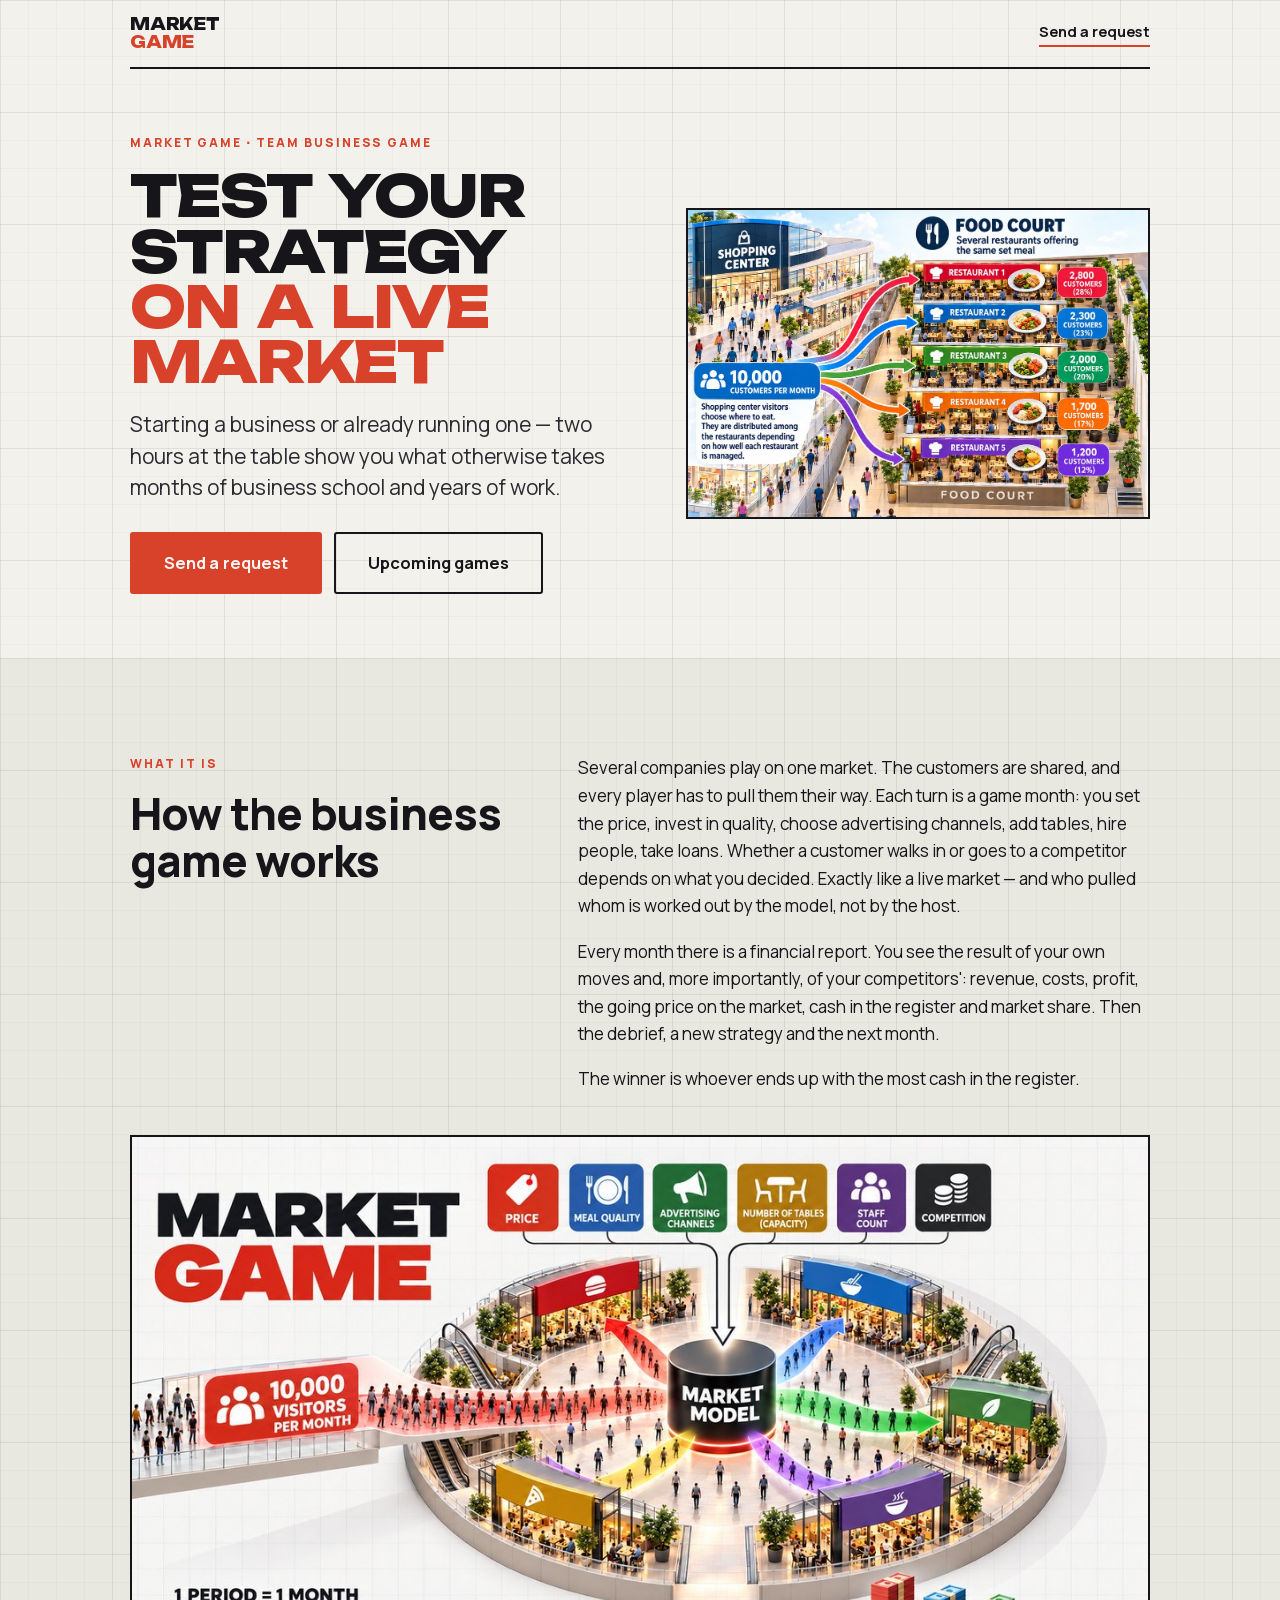
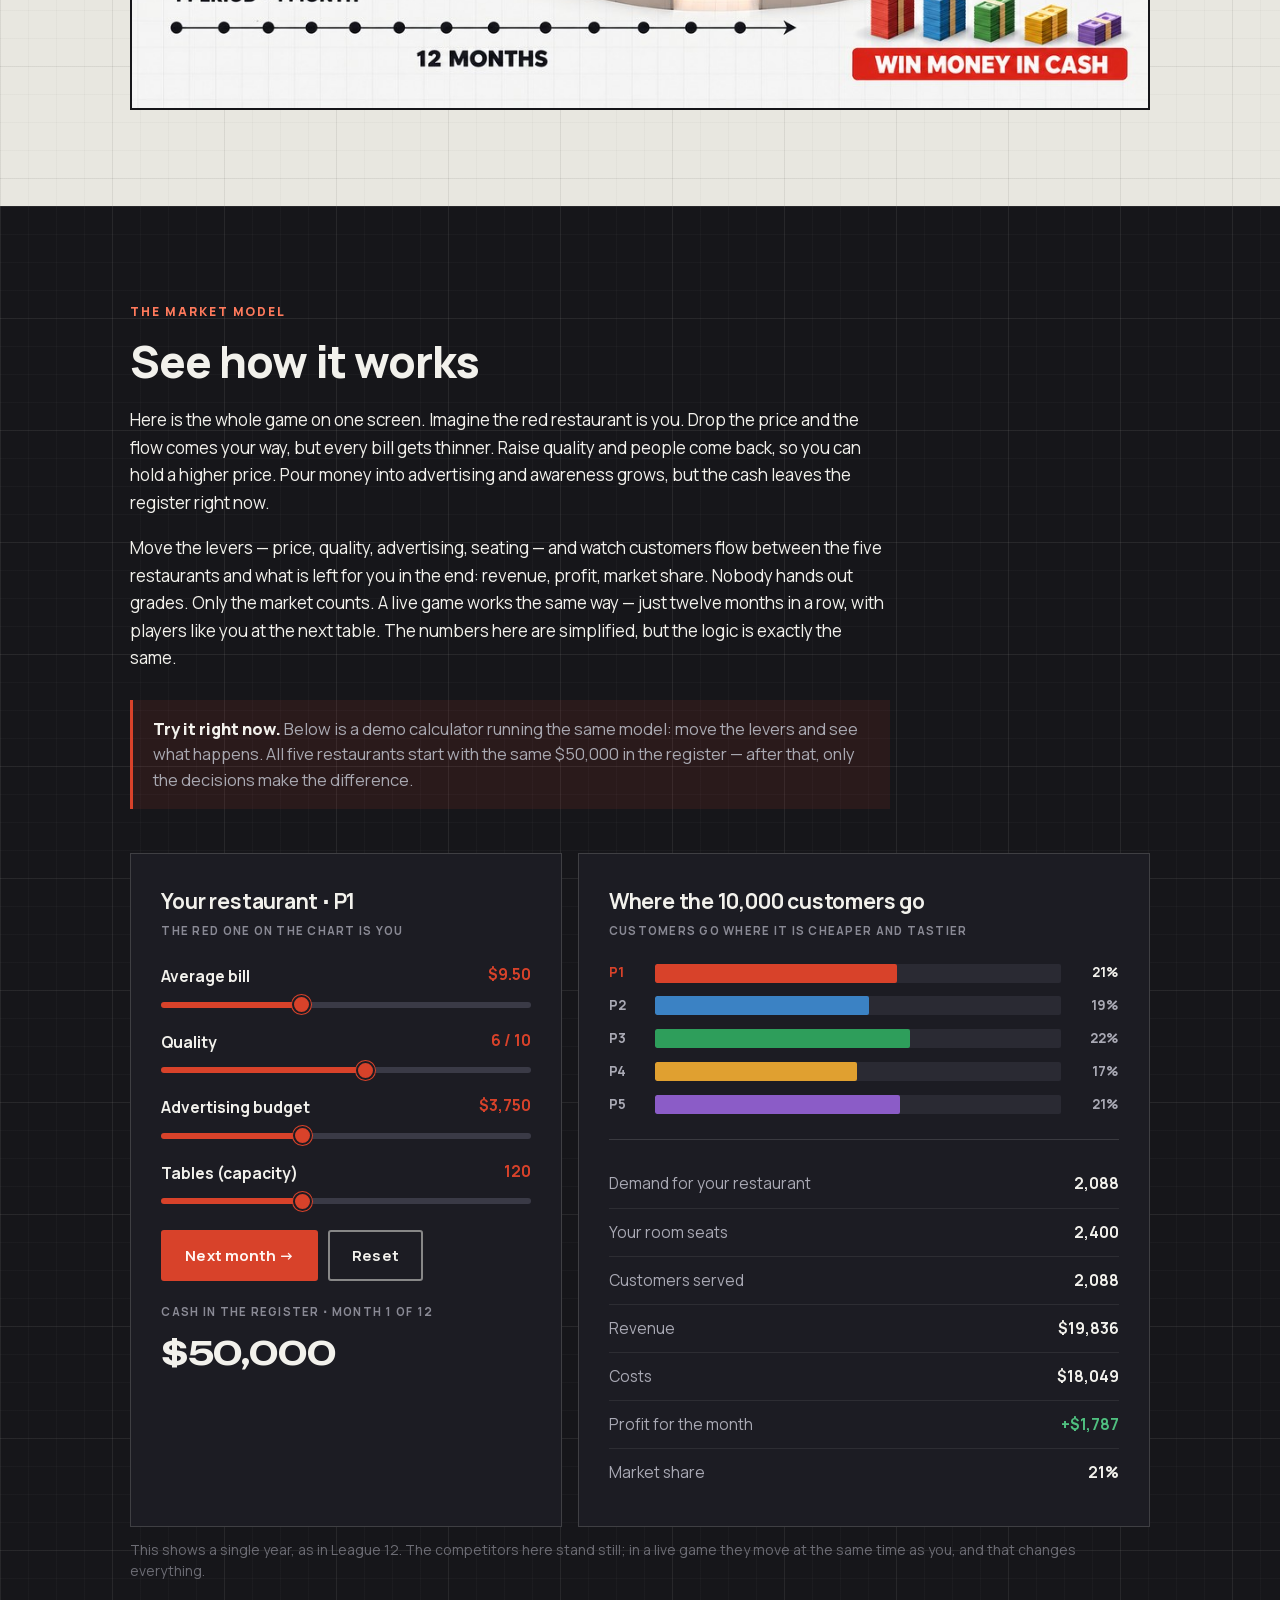
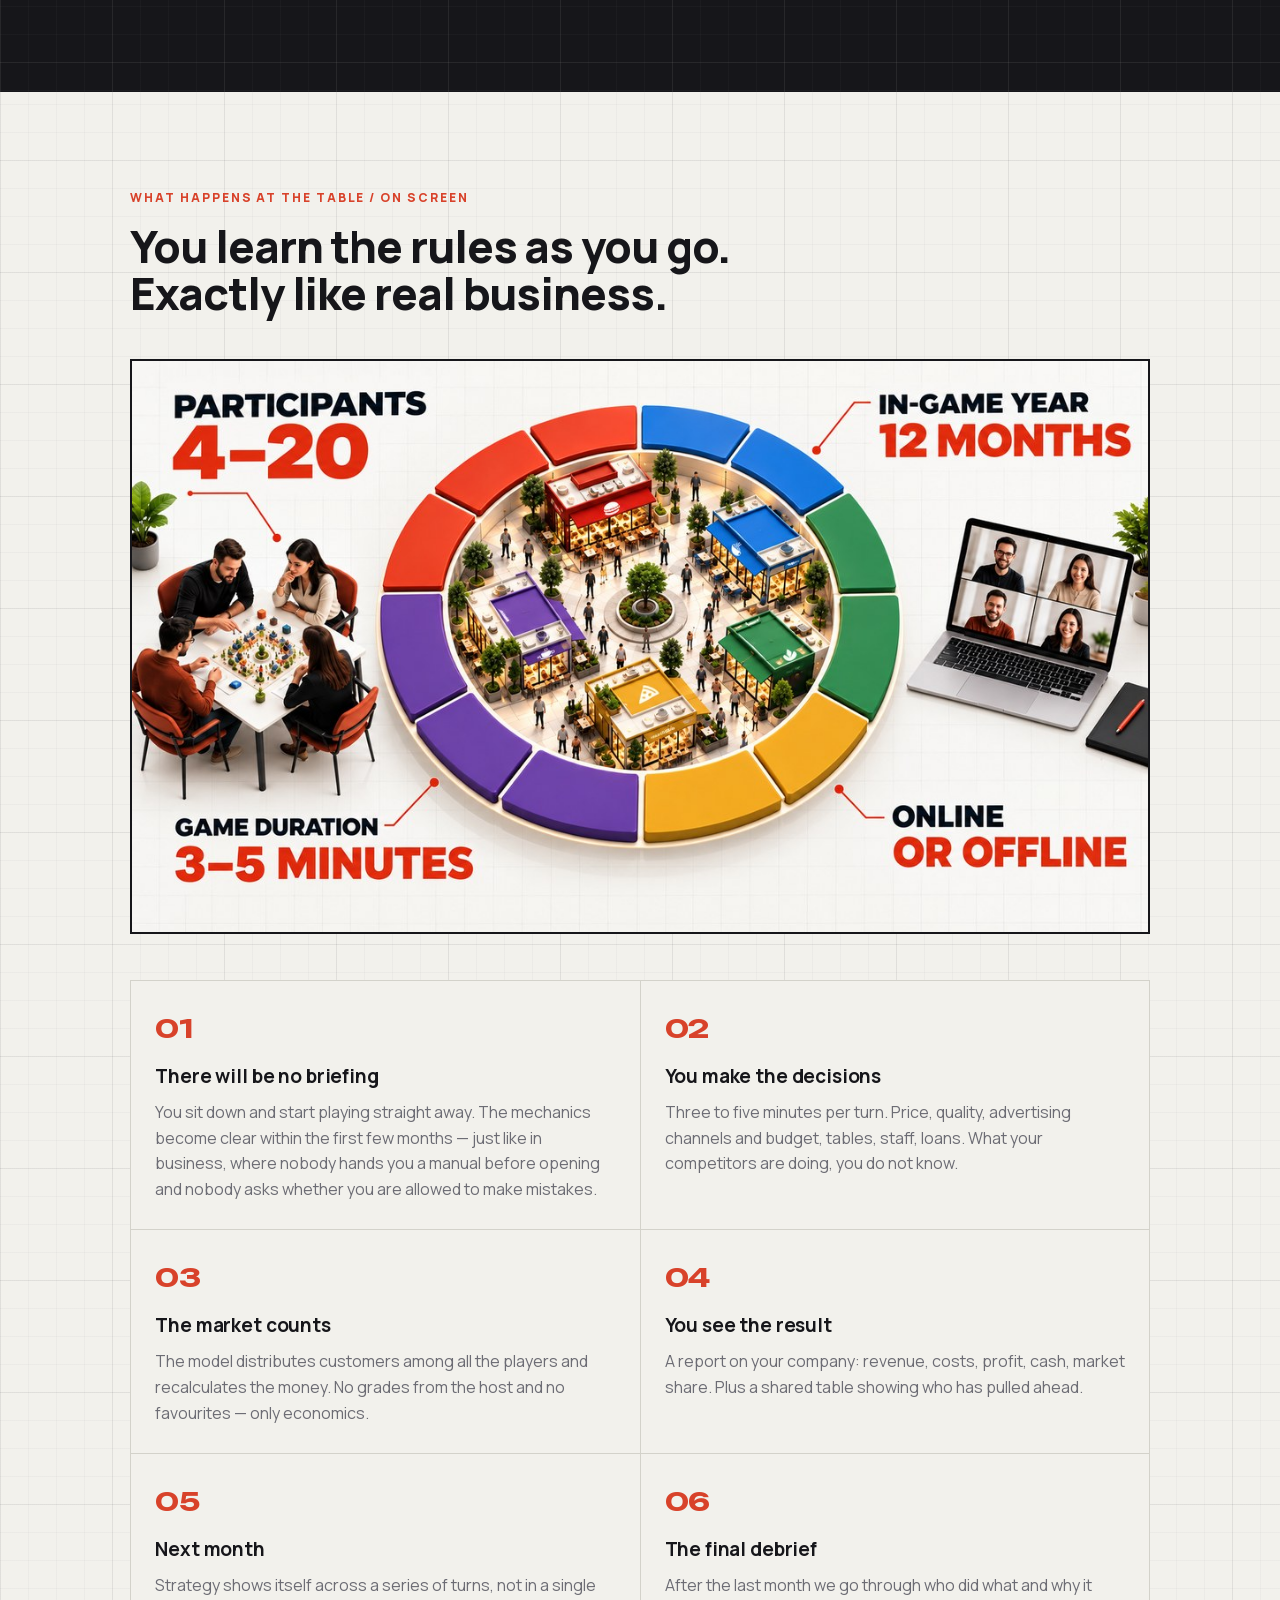
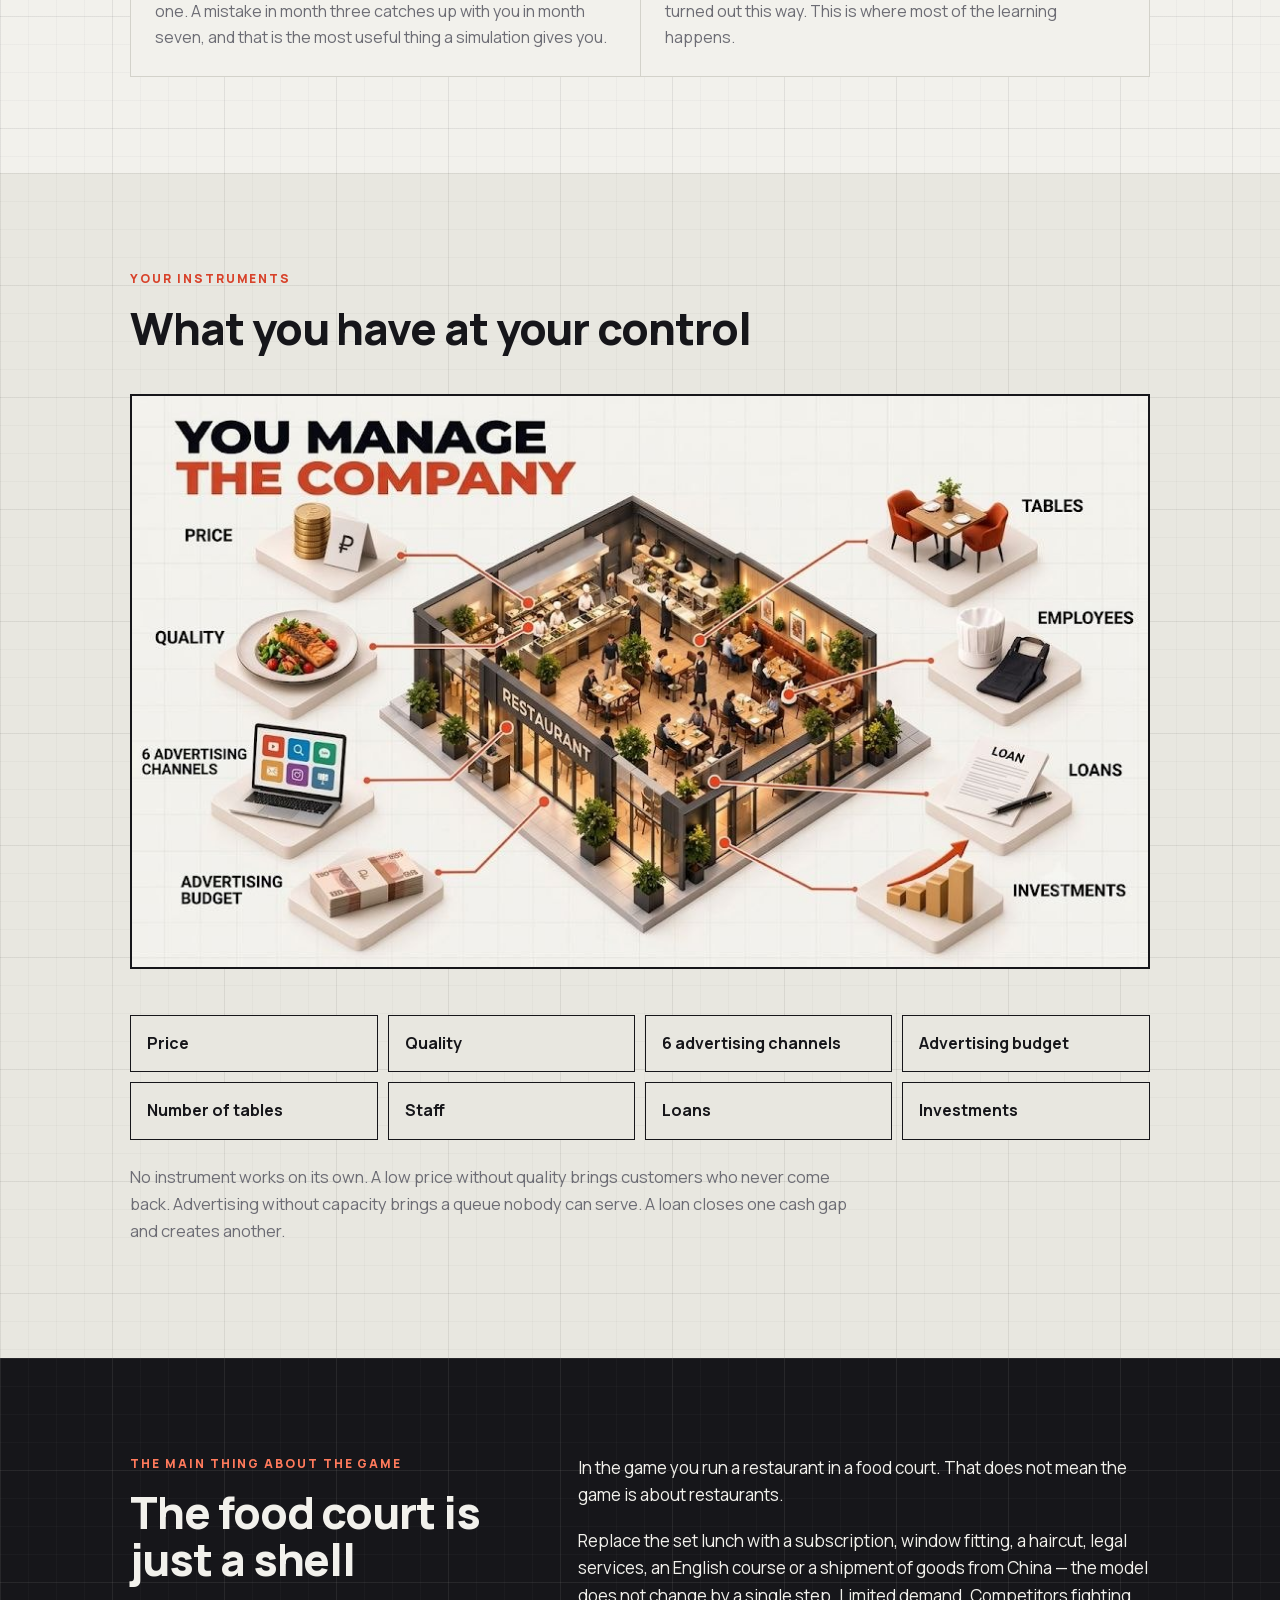
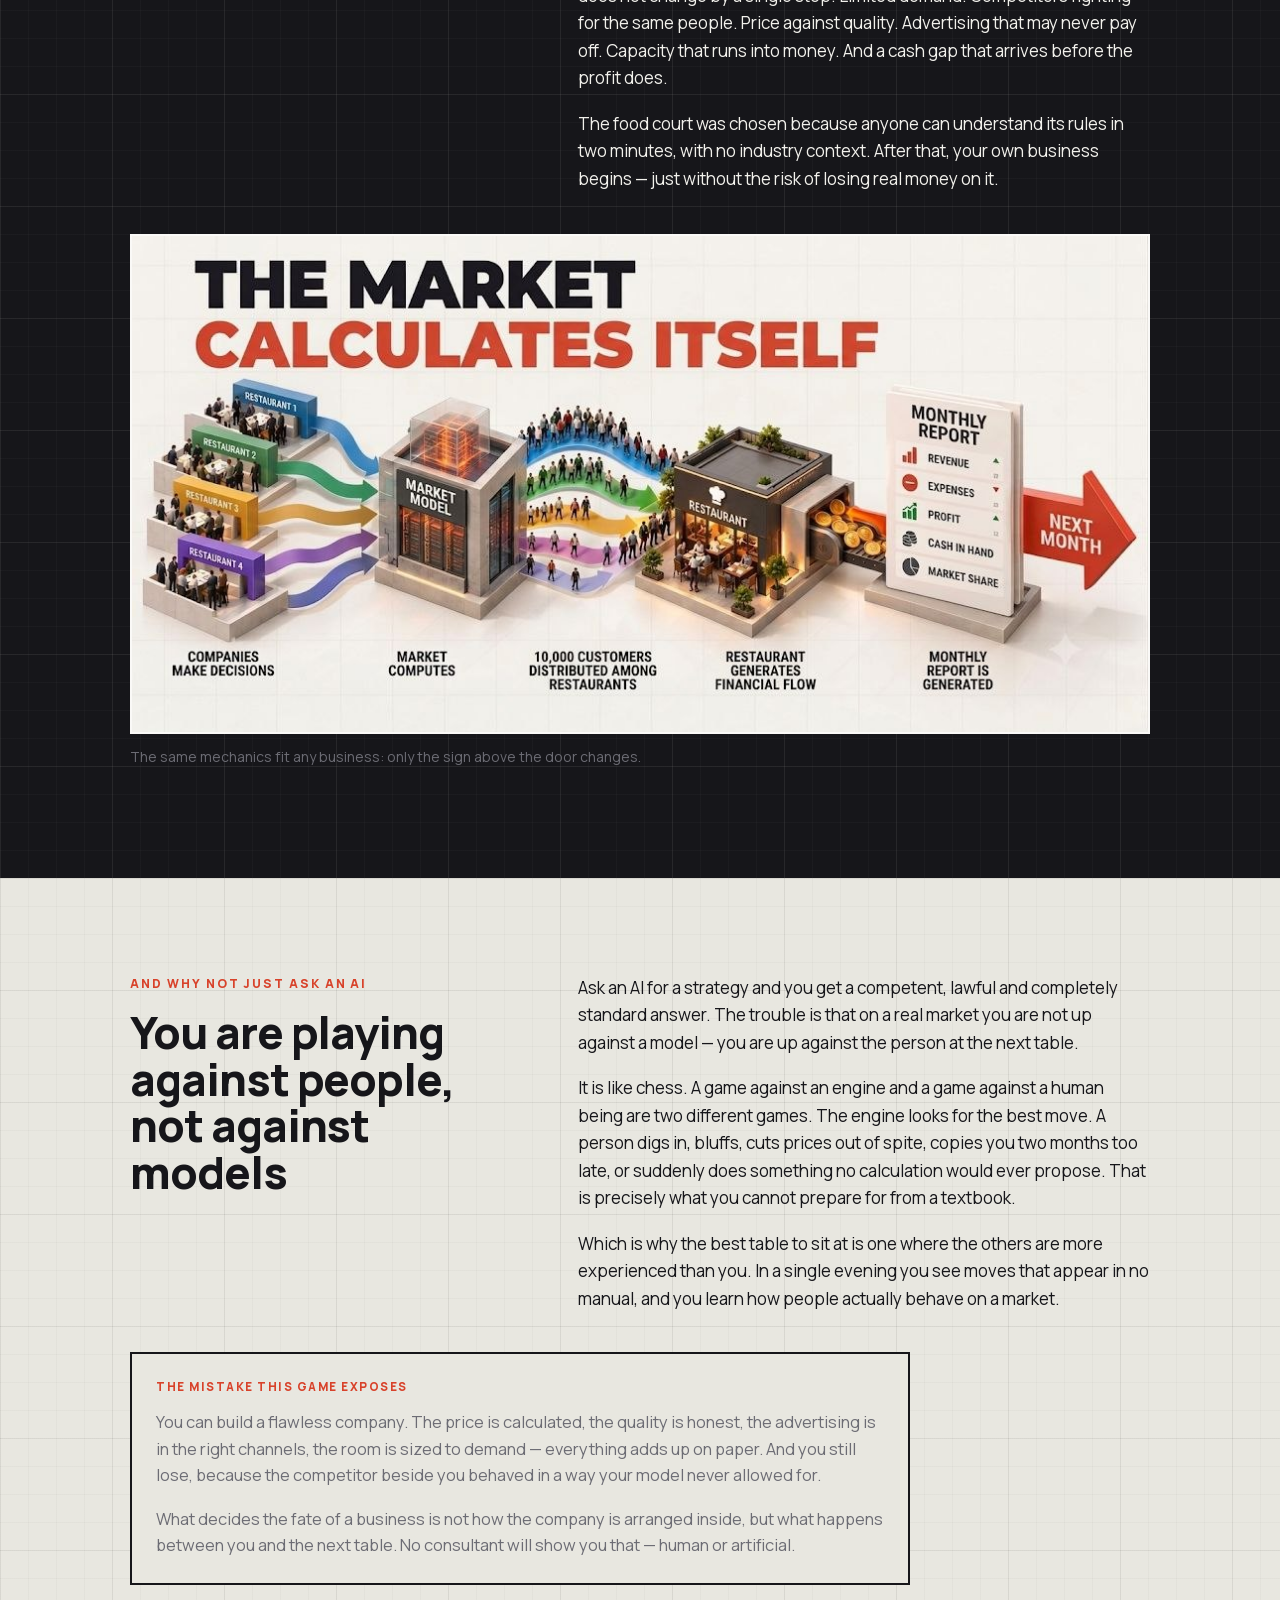
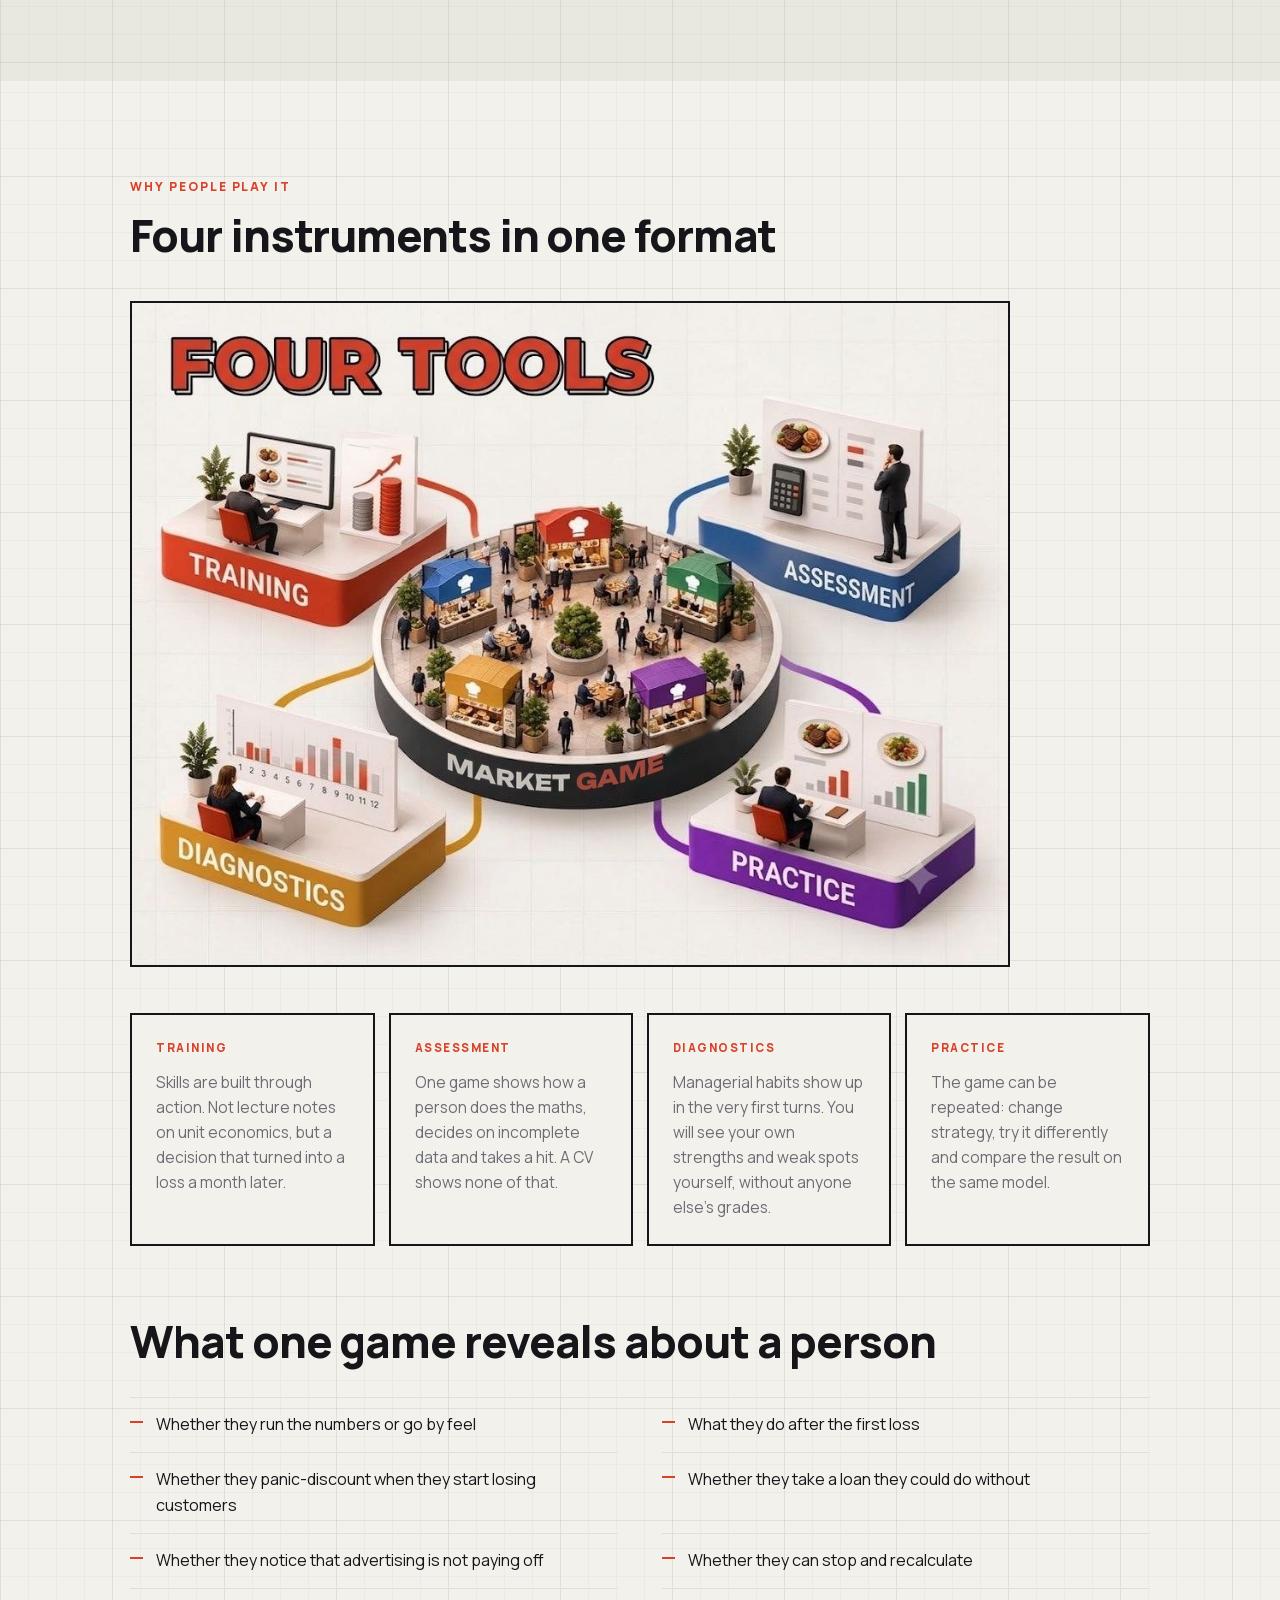
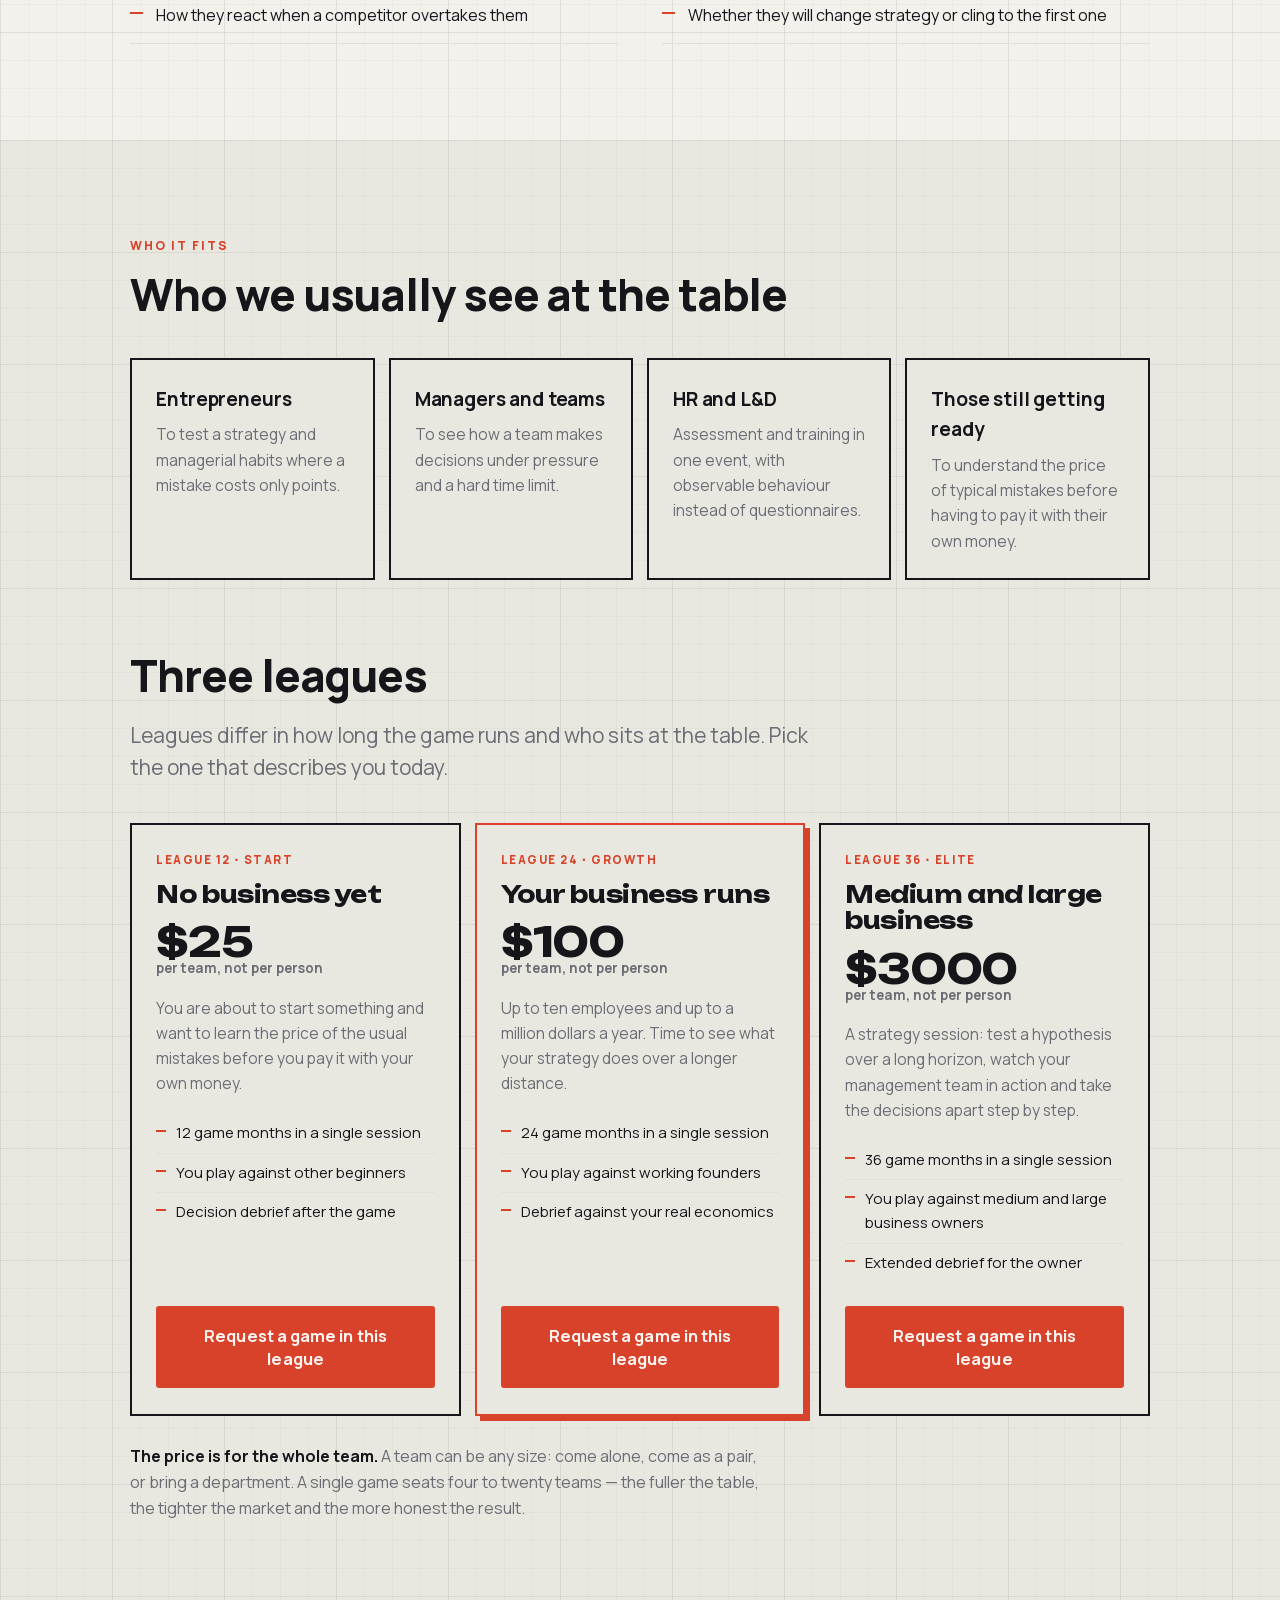
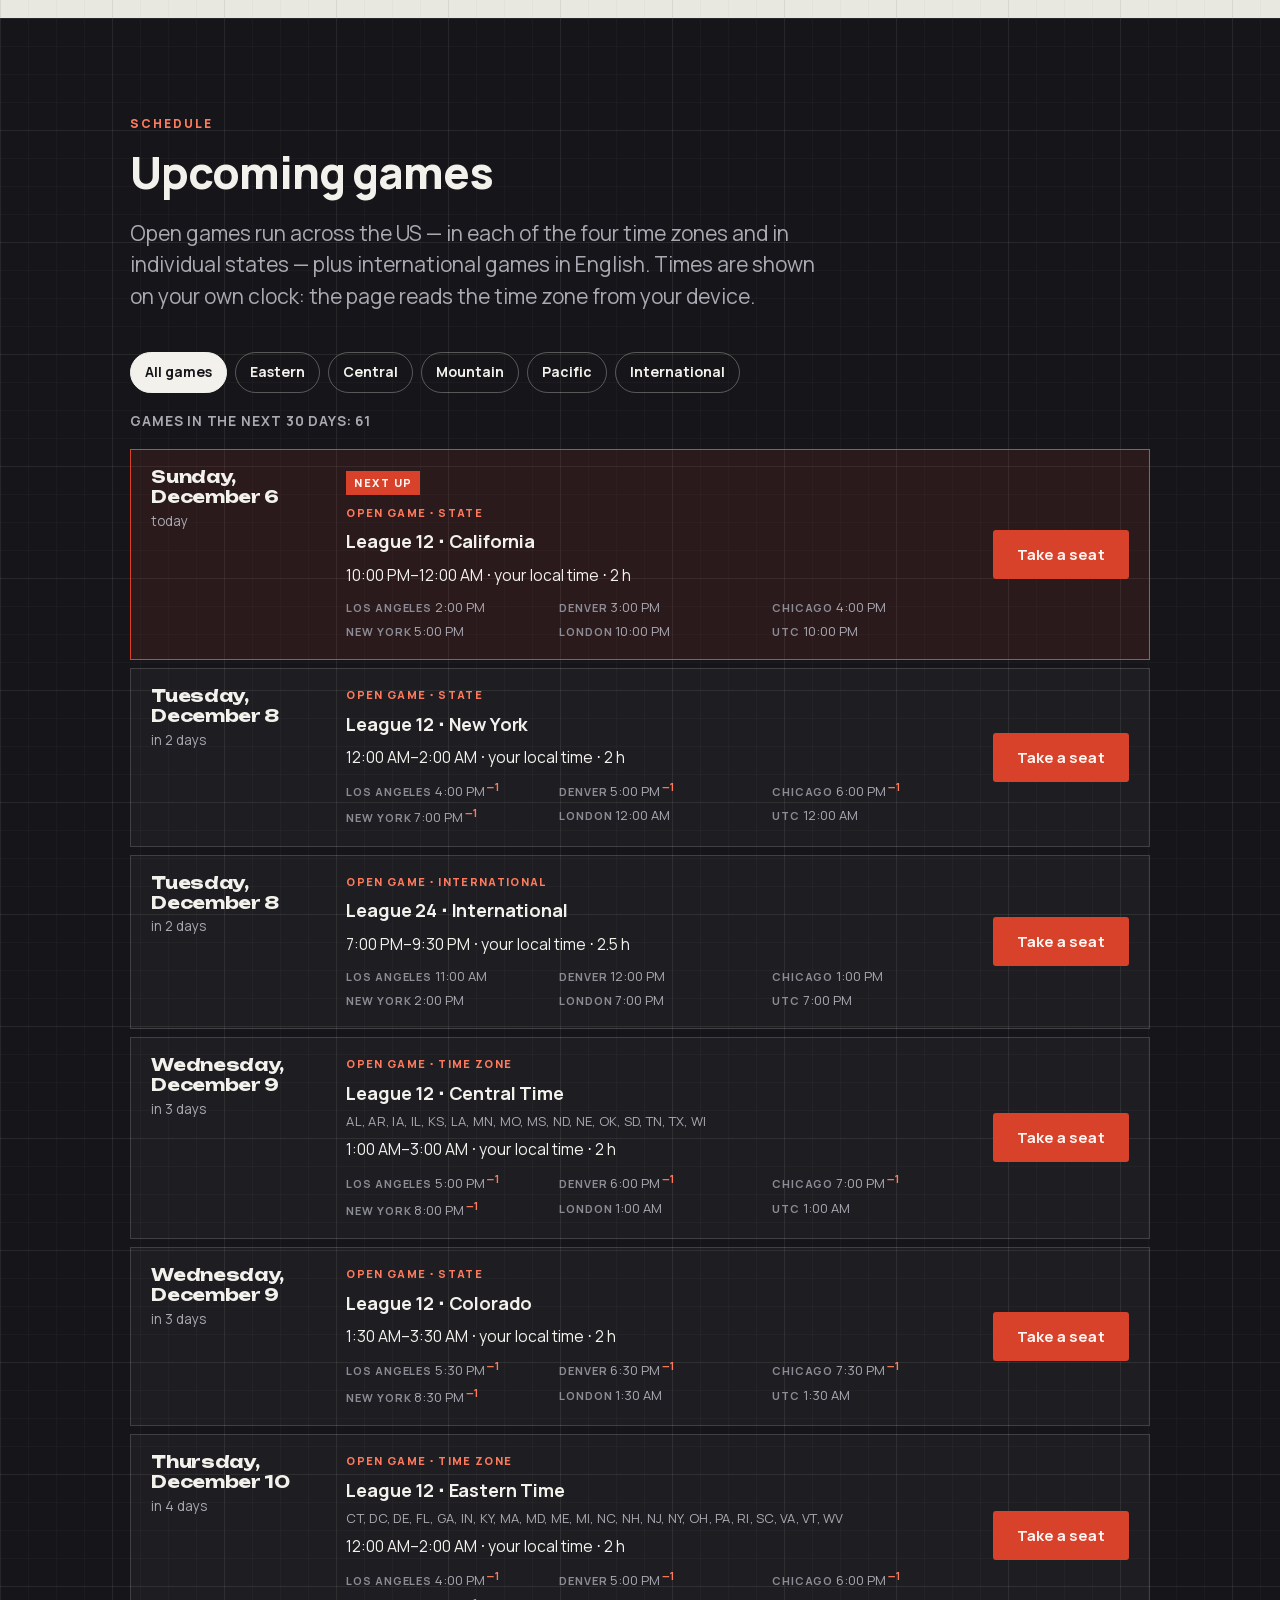
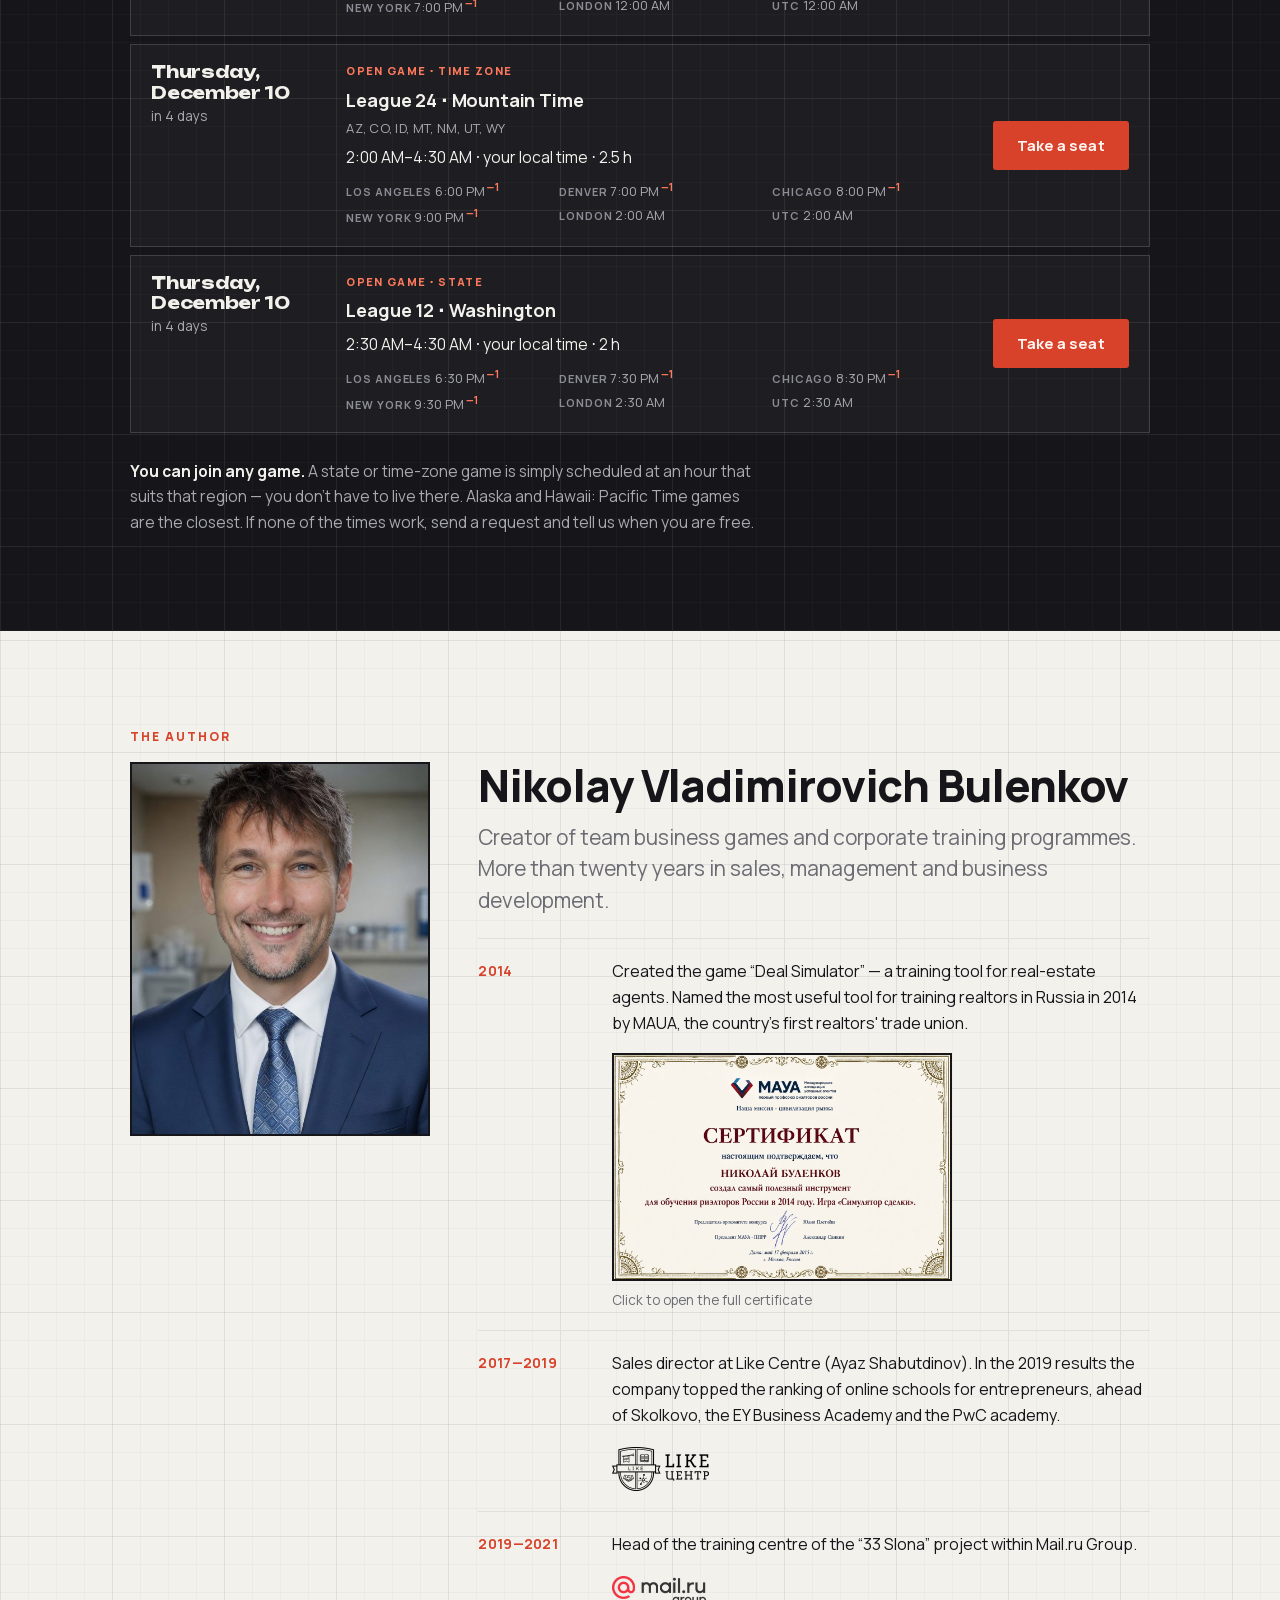
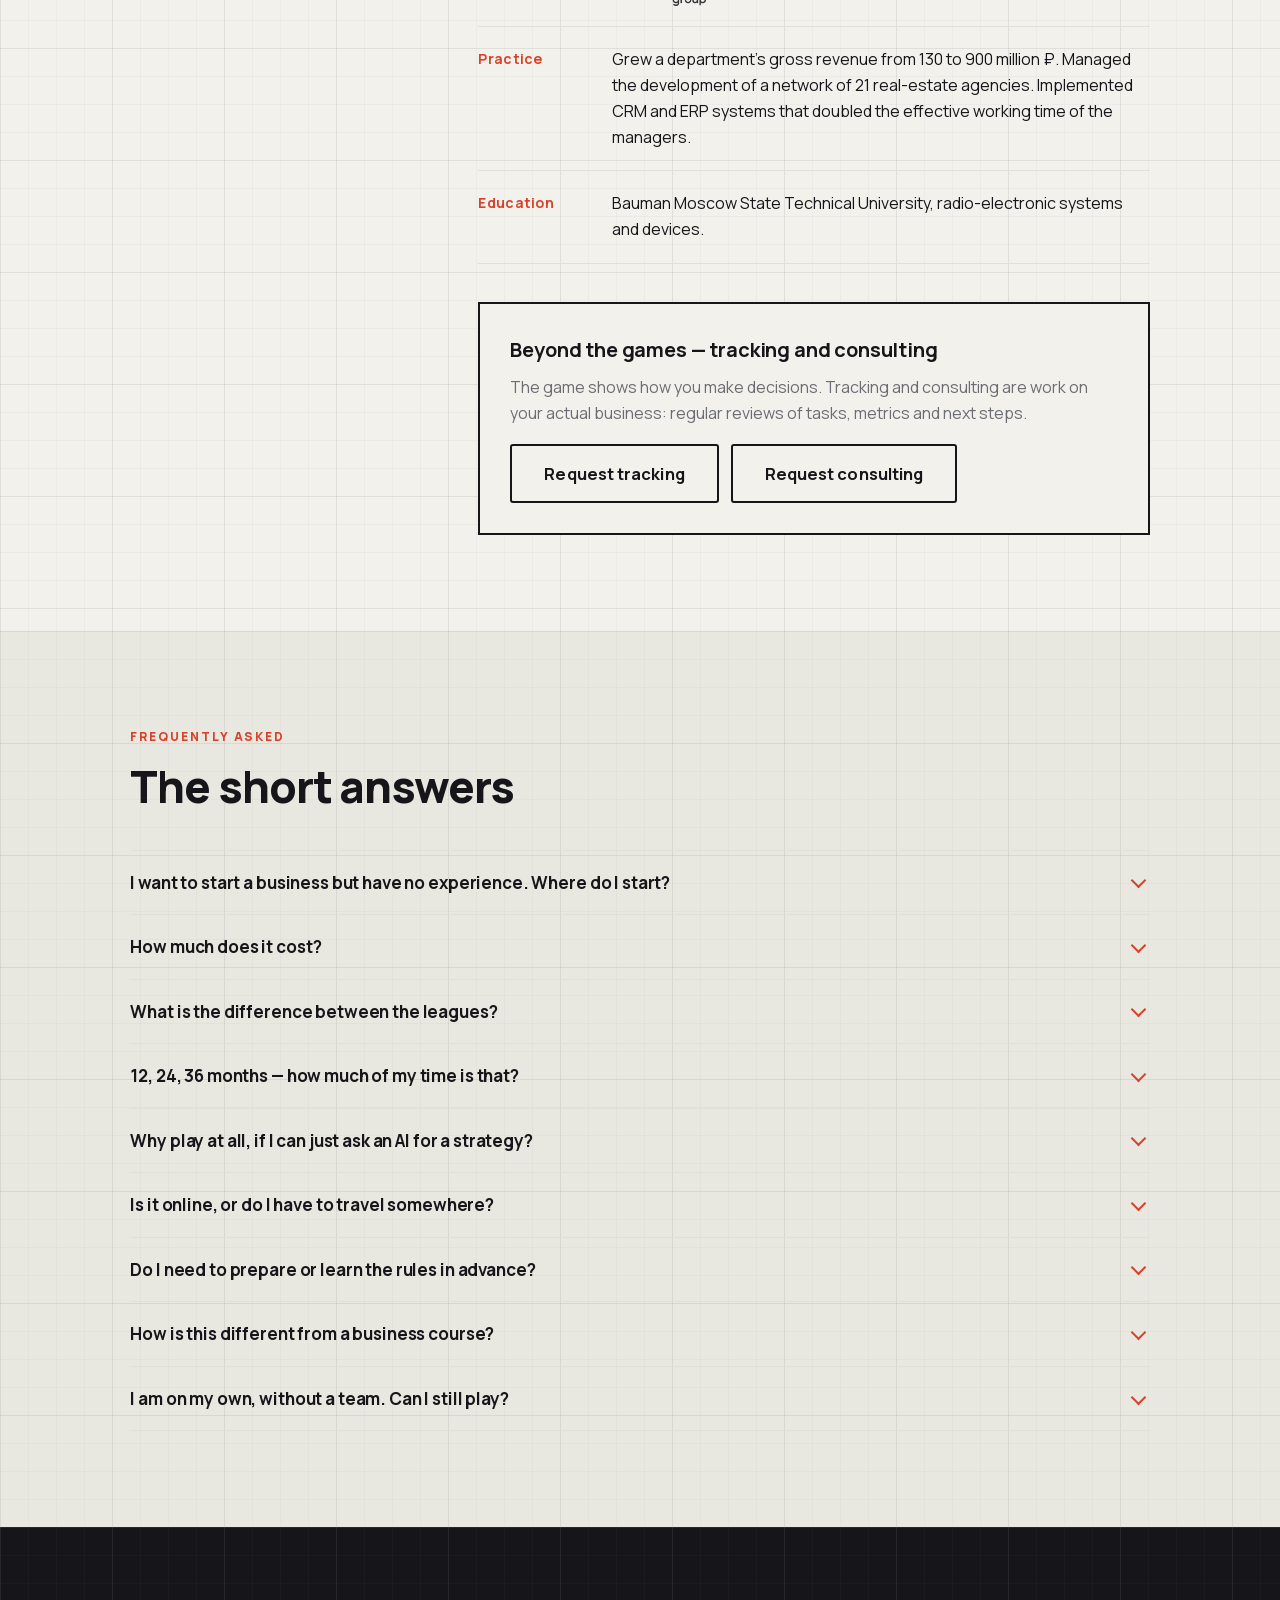
==== commit 3d93542c: "Календарь: открытые игры по часовым поясам и штатам США Русский и вьетнамский потоки убраны: сайт те" ====
--- a/index.html
+++ b/index.html
@@ -433,11 +433,11 @@
   <div class="wrap">
     <span class="eyebrow">SCHEDULE</span>
     <h2>Upcoming games</h2>
-    <p class="lede">Games run in four streams: Europe, the Americas, Russian and Vietnamese. Times are shown on your own clock — the page reads the timezone from your device.</p>
+    <p class="lede">Open games run across the US — in each of the four time zones and in individual states — plus international games in English. Times are shown on your own clock: the page reads the time zone from your device.</p>
     <div class="schedule" id="schedule">
       <p class="mute">Turn on JavaScript to see the schedule — or just send a request and a manager will name the nearest dates.</p>
     </div>
-    <p class="schedule__note"><b>You can join any stream.</b> A stream is the host's language and an hour that suits that region, not a restriction by country. If none of the times work, send a request and tell us when you are free.</p>
+    <p class="schedule__note"><b>You can join any game.</b> A state or time-zone game is simply scheduled at an hour that suits that region — you don't have to live there. Alaska and Hawaii: Pacific Time games are the closest. If none of the times work, send a request and tell us when you are free.</p>
   </div>
 </section>
 
@@ -643,14 +643,14 @@
   hour12: true,
   limit: 8,
   // Cancelled games. "2026-01-03" drops the whole day,
-  // "2026-01-03 l12 ru" drops a single game. Past dates can stay in the list.
+  // "2026-01-03 l12 eastern" drops a single game. Past dates can stay in the list.
   exceptions: [],
   clocks: [
     { label: 'Los Angeles', tz: 'America/Los_Angeles' },
+    { label: 'Denver',      tz: 'America/Denver' },
+    { label: 'Chicago',     tz: 'America/Chicago' },
     { label: 'New York',    tz: 'America/New_York' },
     { label: 'London',      tz: 'Europe/London' },
-    { label: 'Moscow',      tz: 'Europe/Moscow' },
-    { label: 'Bangkok',     tz: 'Asia/Bangkok' },
     { label: 'UTC',         tz: 'UTC' }
   ],
   seo: {
@@ -662,20 +662,65 @@
   },
   leagues: { l12: 'League 12', l24: 'League 24', l36: 'League 36' },
   streams: {
-    ru: 'Russian stream',
-    eu: 'Europe stream',
-    us: 'Americas stream',
-    vi: 'Vietnamese stream'
+    intl: 'International',
+    eastern: 'Eastern Time', central: 'Central Time', mountain: 'Mountain Time', pacific: 'Pacific Time',
+    ny: 'New York', fl: 'Florida', tx: 'Texas', il: 'Illinois',
+    co: 'Colorado', az: 'Arizona', ca: 'California', wa: 'Washington'
   },
+  // Small tag above each game
+  kinds: {
+    intl: 'Open game · International',
+    eastern: 'Open game · Time zone', central: 'Open game · Time zone',
+    mountain: 'Open game · Time zone', pacific: 'Open game · Time zone',
+    ny: 'Open game · State', fl: 'Open game · State', tx: 'Open game · State', il: 'Open game · State',
+    co: 'Open game · State', az: 'Open game · State', ca: 'Open game · State', wa: 'Open game · State'
+  },
+  // States of each time zone. A state split between two zones is listed
+  // where most of its people live.
+  states: {
+    eastern: {
+      short: 'CT, DC, DE, FL, GA, IN, KY, MA, MD, ME, MI, NC, NH, NJ, NY, OH, PA, RI, SC, VA, VT, WV',
+      full: 'Connecticut, District of Columbia, Delaware, Florida, Georgia, Indiana, Kentucky, Massachusetts, Maryland, Maine, Michigan, North Carolina, New Hampshire, New Jersey, New York, Ohio, Pennsylvania, Rhode Island, South Carolina, Virginia, Vermont, West Virginia'
+    },
+    central: {
+      short: 'AL, AR, IA, IL, KS, LA, MN, MO, MS, ND, NE, OK, SD, TN, TX, WI',
+      full: 'Alabama, Arkansas, Iowa, Illinois, Kansas, Louisiana, Minnesota, Missouri, Mississippi, North Dakota, Nebraska, Oklahoma, South Dakota, Tennessee, Texas, Wisconsin'
+    },
+    mountain: {
+      short: 'AZ, CO, ID, MT, NM, UT, WY',
+      full: 'Arizona, Colorado, Idaho, Montana, New Mexico, Utah, Wyoming'
+    },
+    pacific: {
+      short: 'CA, NV, OR, WA',
+      full: 'California, Nevada, Oregon, Washington'
+    }
+  },
+  // Filter buttons. A state game belongs to the group of its time zone.
+  groups: {
+    intl: 'intl',
+    eastern: 'et', ny: 'et', fl: 'et',
+    central: 'ct', tx: 'ct', il: 'ct',
+    mountain: 'mt', co: 'mt', az: 'mt',
+    pacific: 'pt', ca: 'pt', wa: 'pt'
+  },
+  filters: [
+    { id: 'all',  label: 'All games' },
+    { id: 'et',   label: 'Eastern' },
+    { id: 'ct',   label: 'Central' },
+    { id: 'mt',   label: 'Mountain' },
+    { id: 'pt',   label: 'Pacific' },
+    { id: 'intl', label: 'International' }
+  ],
   text: {
-    duration:   '{h} h',
-    yourTime:   'your local time',
-    soonest:    'next up',
-    cta:        'Take a seat',
-    empty:      'The schedule is being updated. Send a request and a manager will name the nearest dates.',
-    monthCount: 'Games in the next 30 days: {n}',
-    decimal:    '.',
-    otherDay:   'a different calendar day in this city'
+    duration:    '{h} h',
+    yourTime:    'your local time',
+    soonest:     'next up',
+    cta:         'Take a seat',
+    empty:       'No games in this group in the coming weeks. Send a request and a manager will name the nearest dates.',
+    monthCount:  'Games in the next 30 days: {n}',
+    decimal:     '.',
+    otherDay:    'a different calendar day in this city',
+    filterLabel: 'Show games by region'
   }
 };
 </script>
--- a/styles.css
+++ b/styles.css
@@ -251,6 +251,14 @@
 .schedule{margin-top:clamp(26px,4vw,40px)}
 .schedule__count{font-size:13.5px;font-weight:700;letter-spacing:.06em;text-transform:uppercase;color:#A9A9B2;margin:0 0 16px}
 .games{display:grid;gap:8px}
+/* фильтр по регионам над списком игр */
+.schedule__filters{display:flex;flex-wrap:wrap;gap:8px;margin:0 0 18px}
+.chip{font:inherit;font-size:14px;font-weight:700;padding:8px 14px;border:1.5px solid rgba(242,241,236,.3);border-radius:999px;background:transparent;color:var(--paper);cursor:pointer;transition:background .15s,border-color .15s}
+.chip:hover{border-color:var(--paper)}
+.chip--on{background:var(--paper);color:var(--ink);border-color:var(--paper)}
+.game__kind{display:block;font-size:11px;font-weight:800;letter-spacing:.12em;text-transform:uppercase;color:#FF7A5C;margin-bottom:6px}
+/* список штатов пояса: длинный, поэтому мелко и приглушённо */
+.game__states{margin:-2px 0 6px;font-size:13px;line-height:1.5;color:#A9A9B2;letter-spacing:.02em}
 .game{display:grid;gap:6px 20px;align-items:start;padding:17px 20px;border:1px solid rgba(242,241,236,.16);background:rgba(242,241,236,.035)}
 .game--next{border-color:var(--red);background:rgba(216,66,42,.1)}
 .game h3{margin:0 0 6px;font-size:18px;color:var(--paper)}
